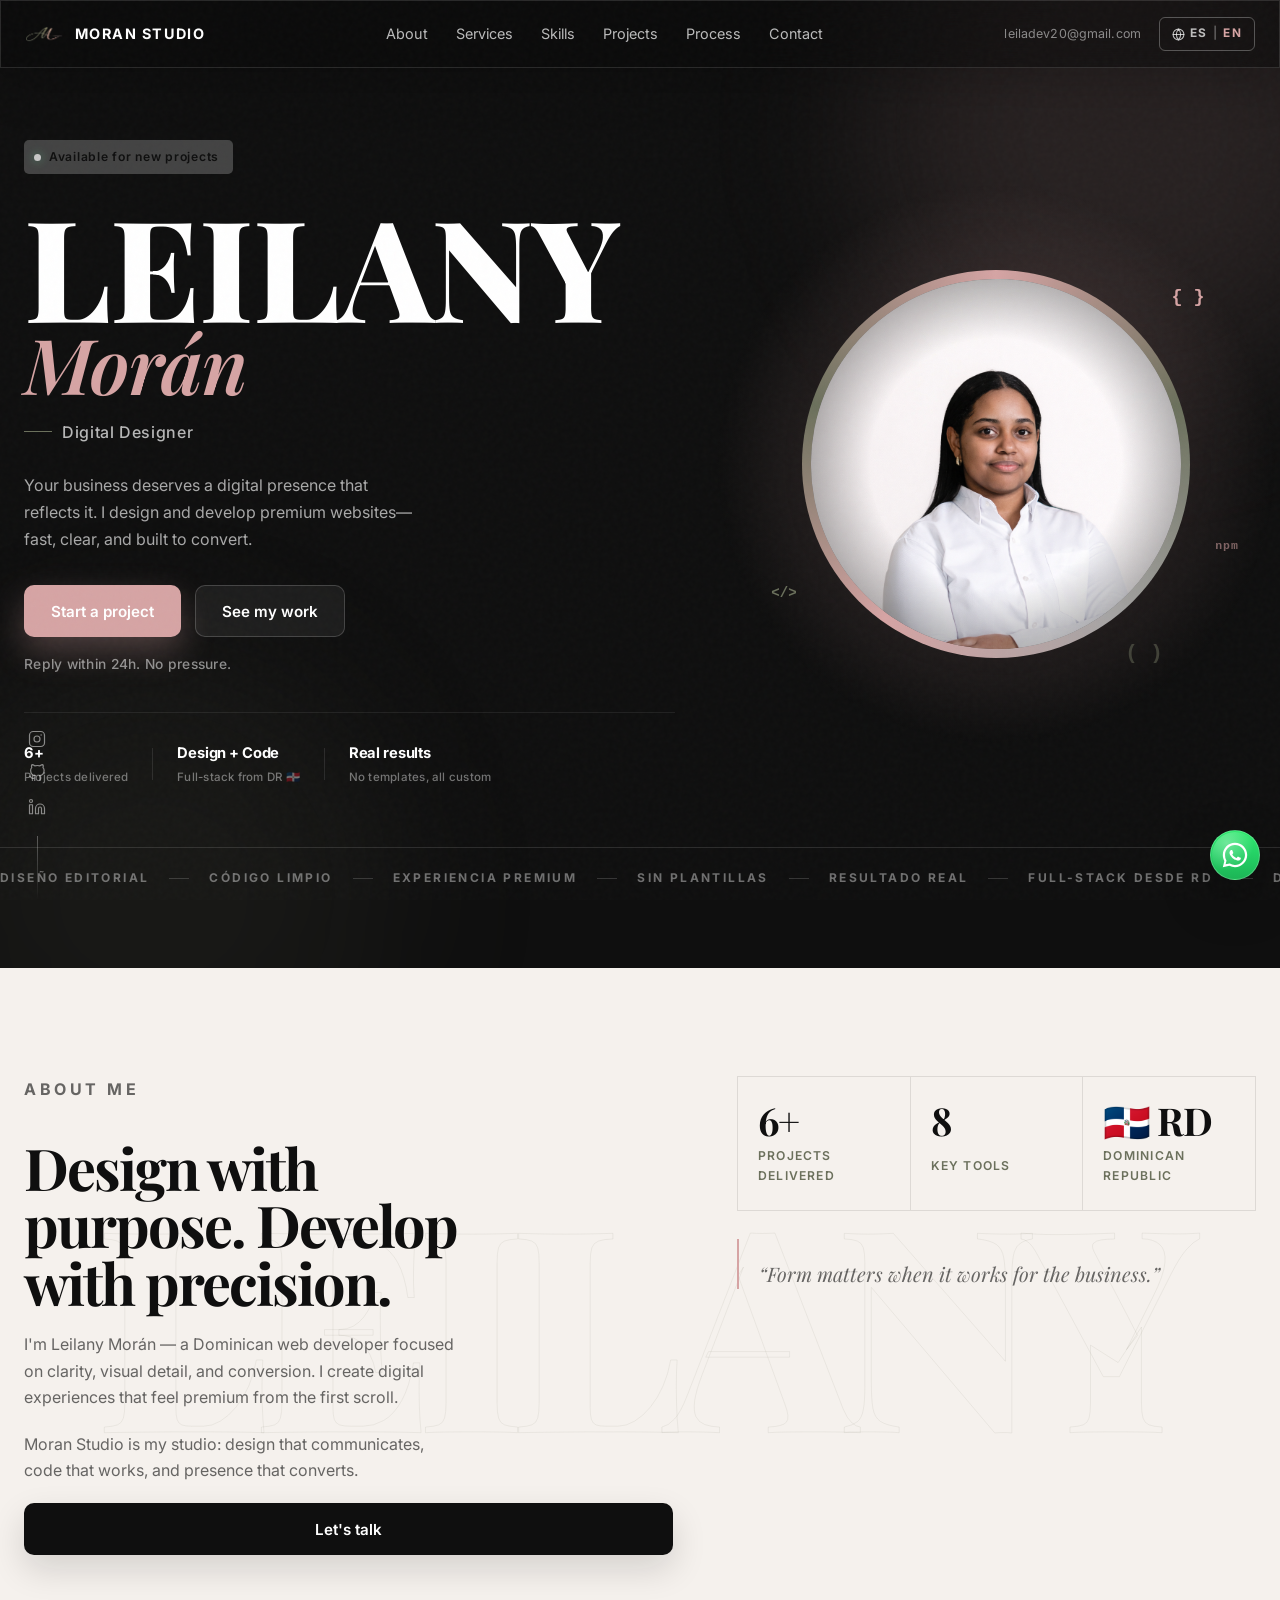
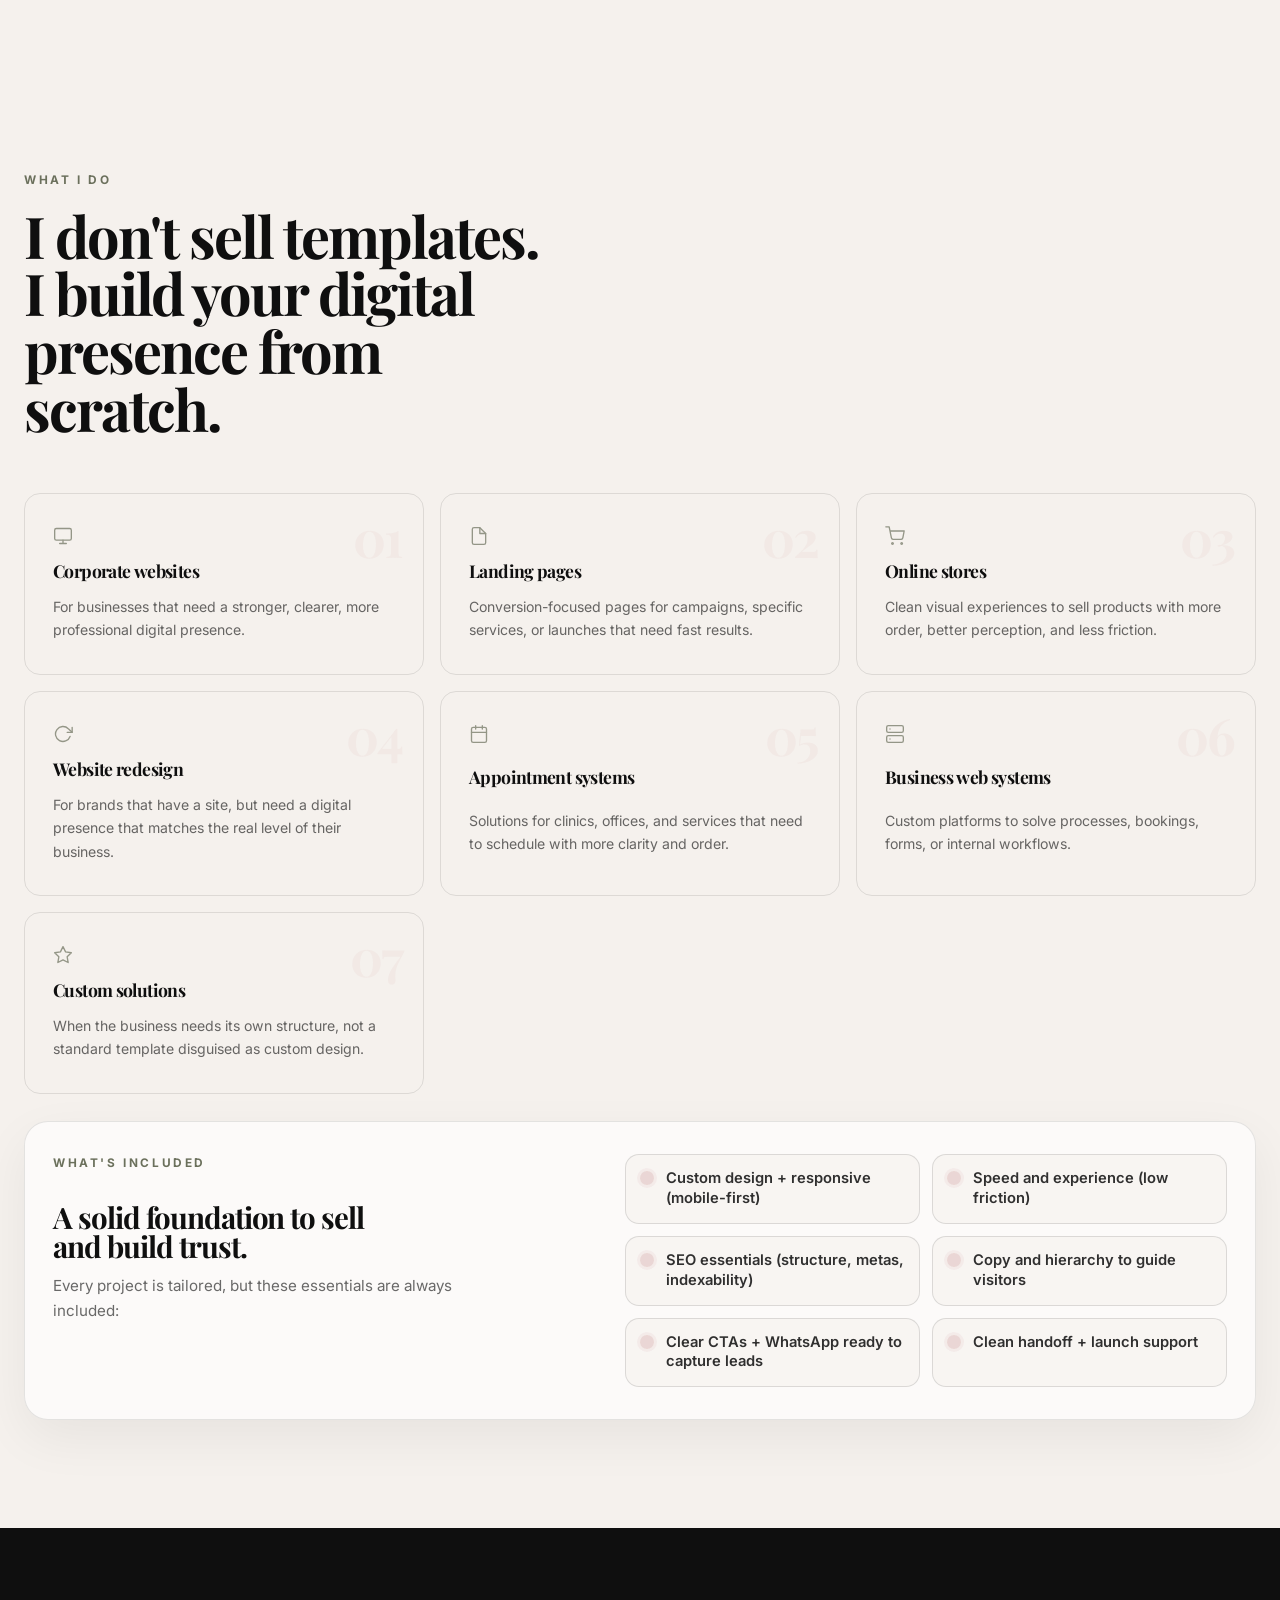
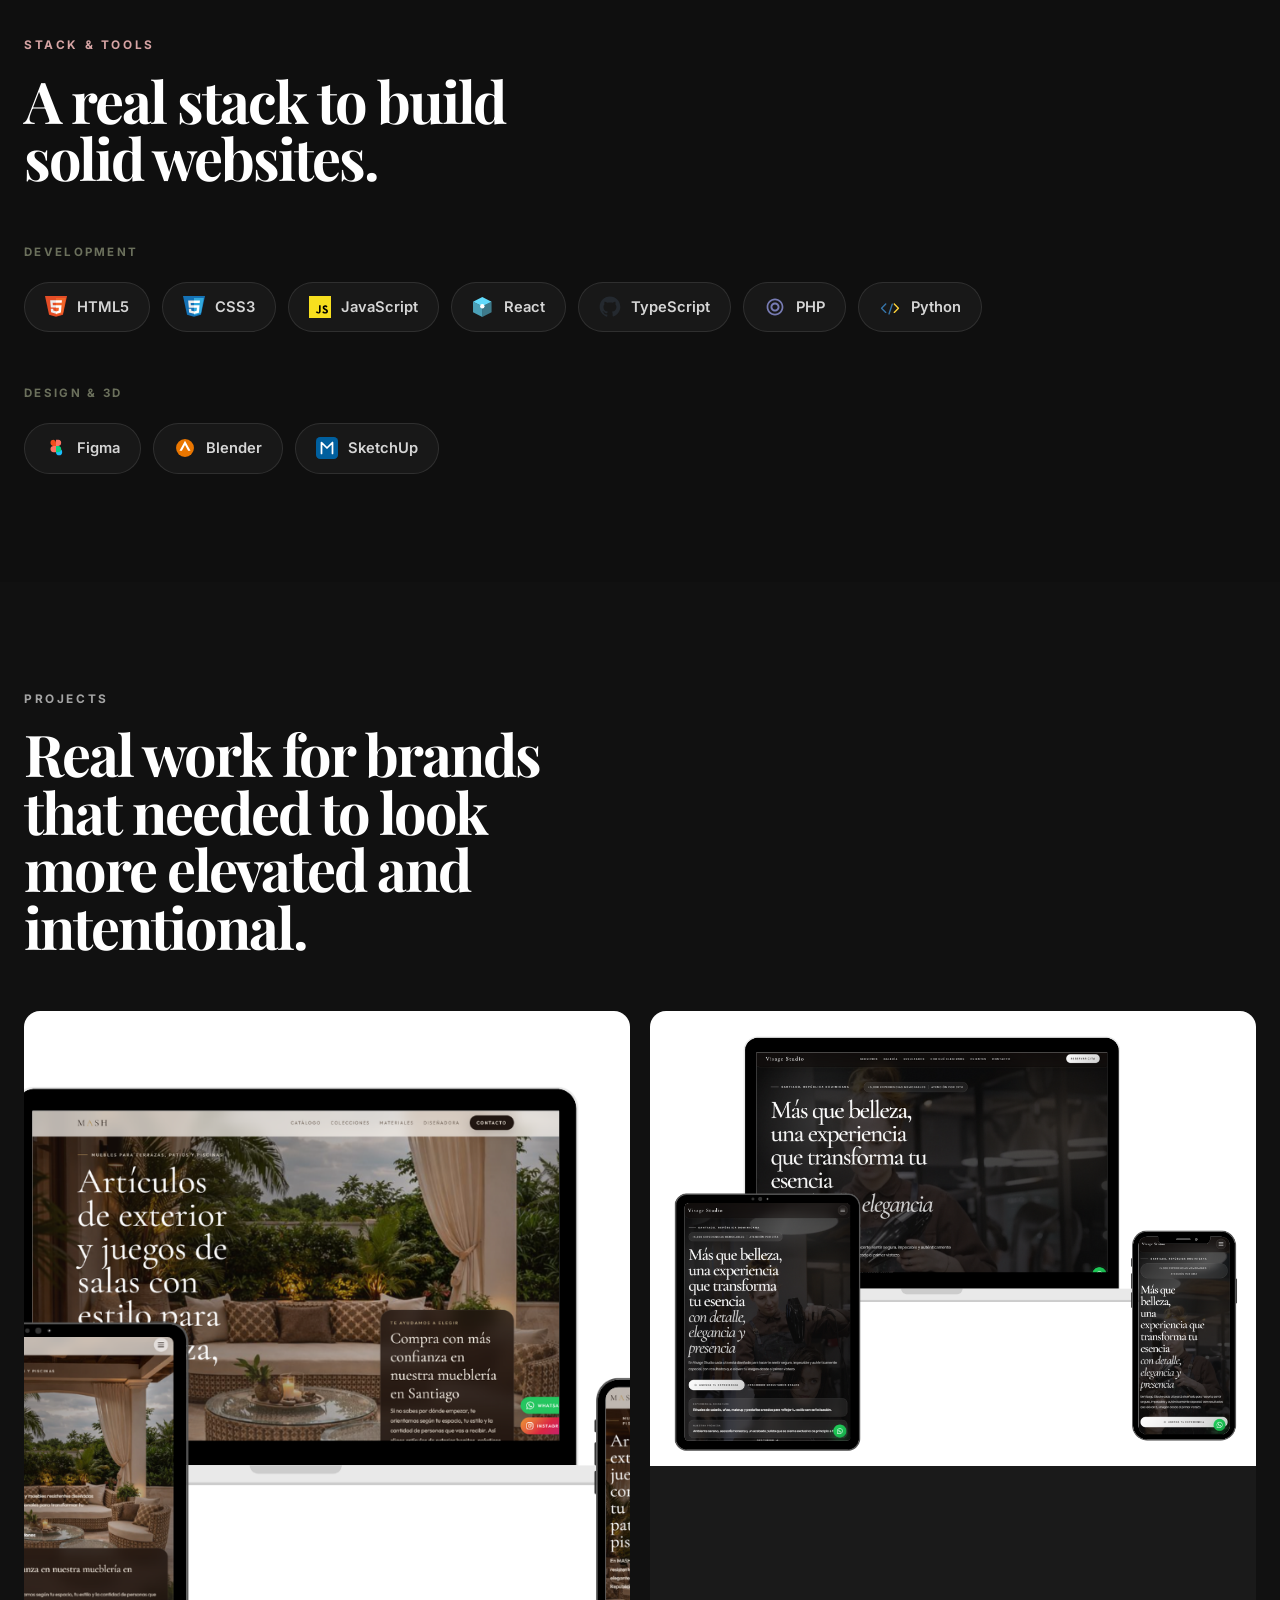
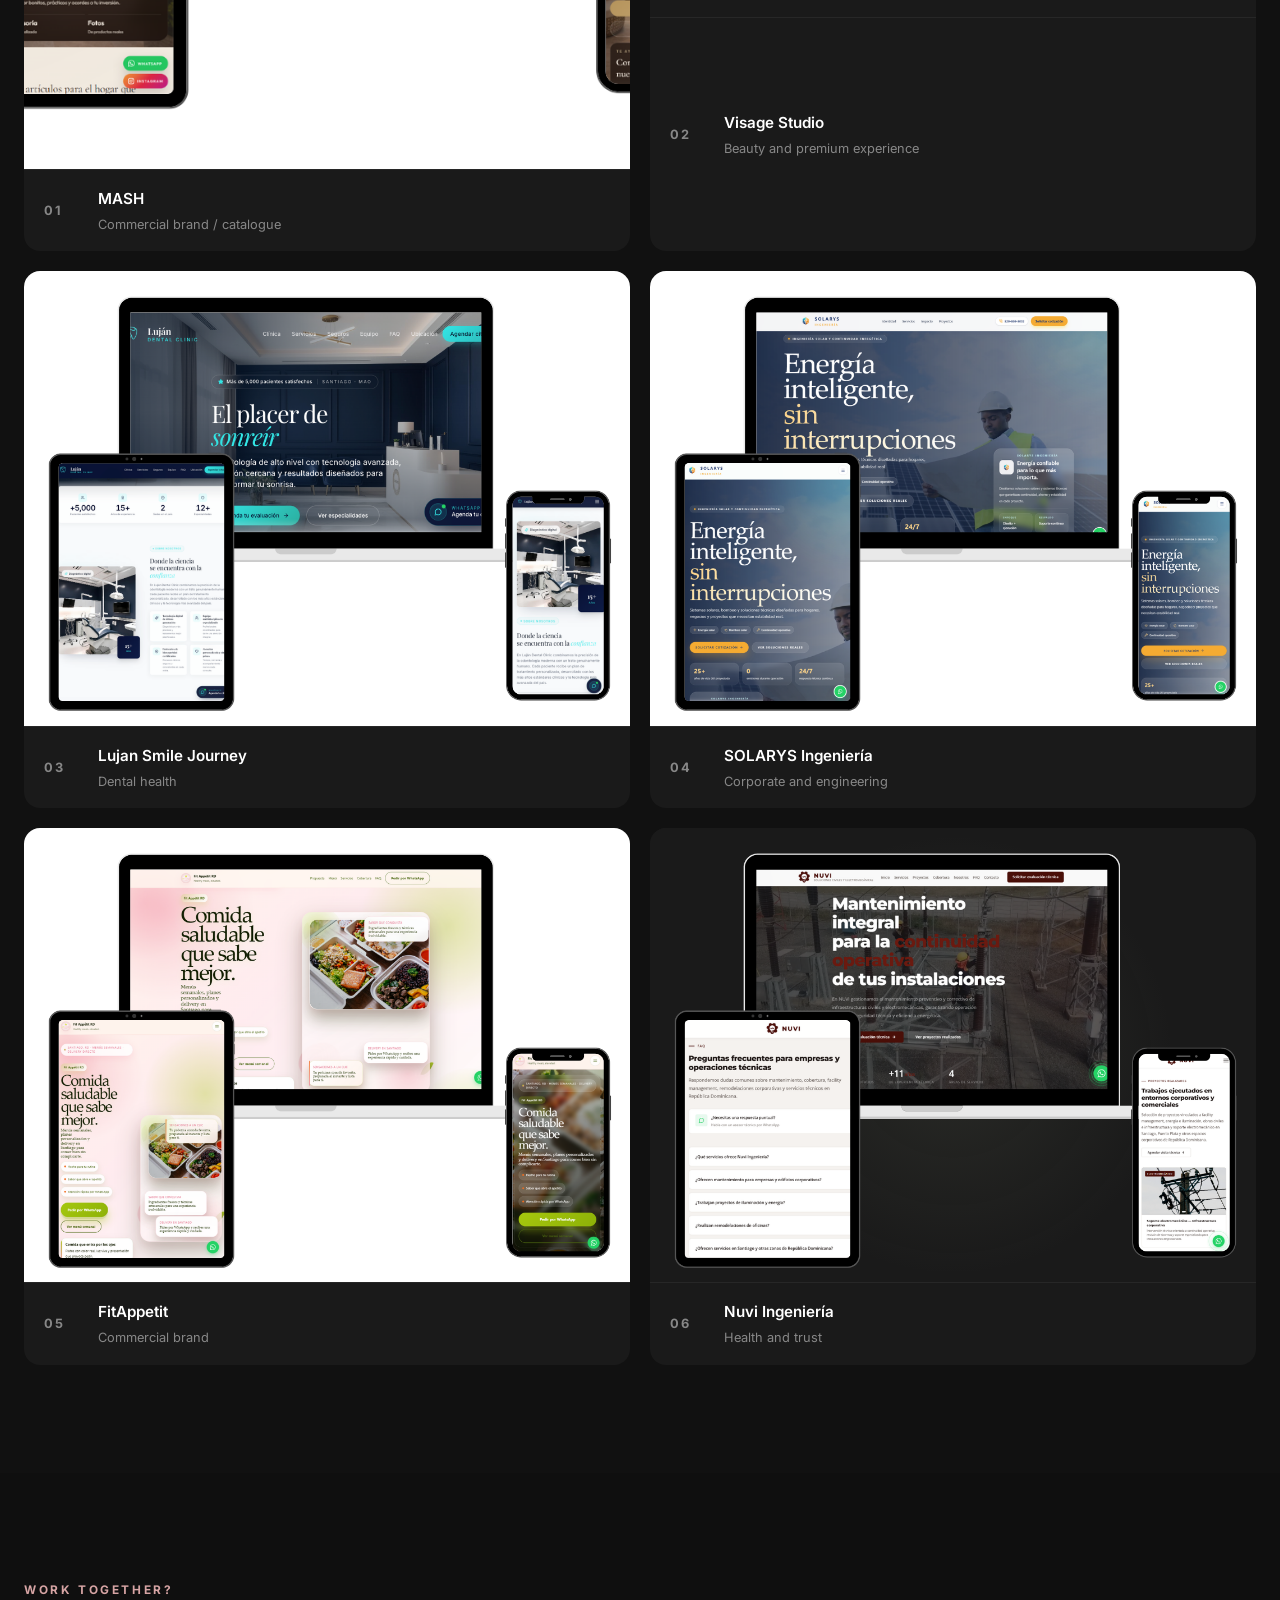
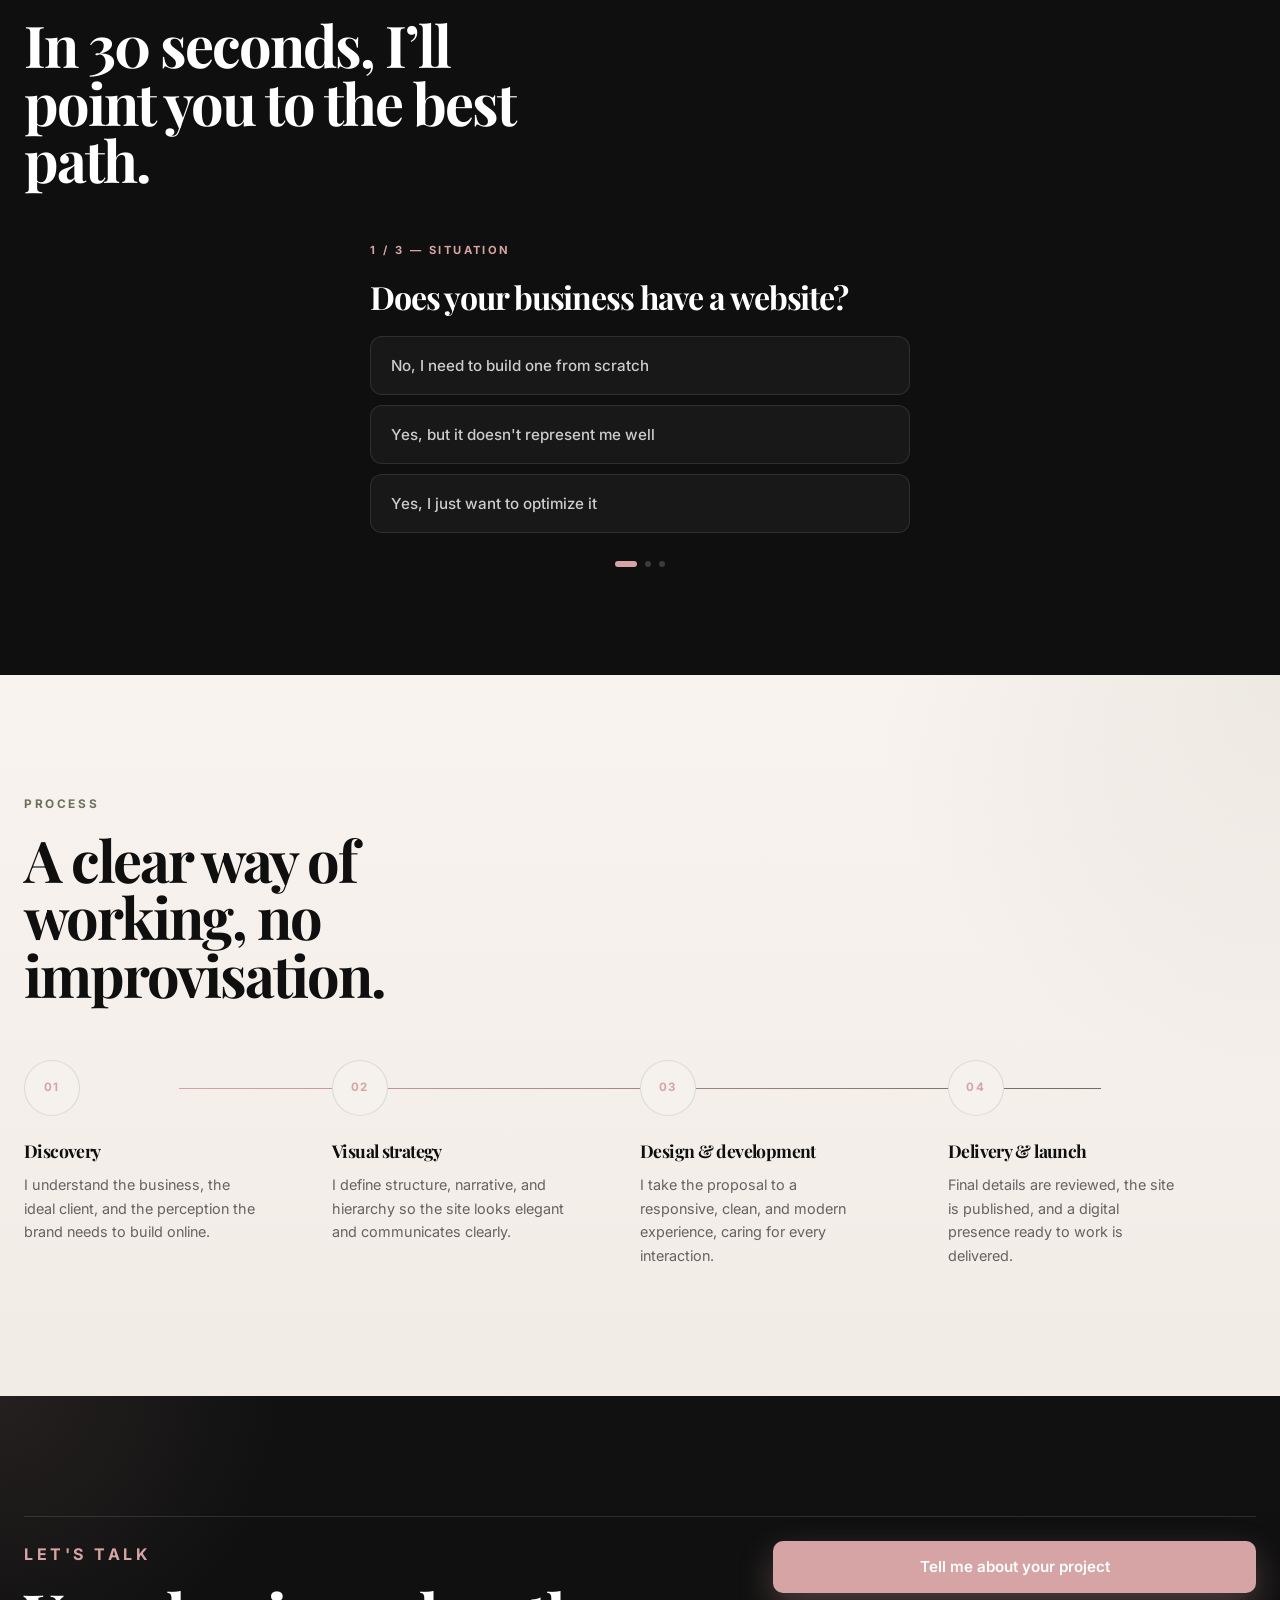
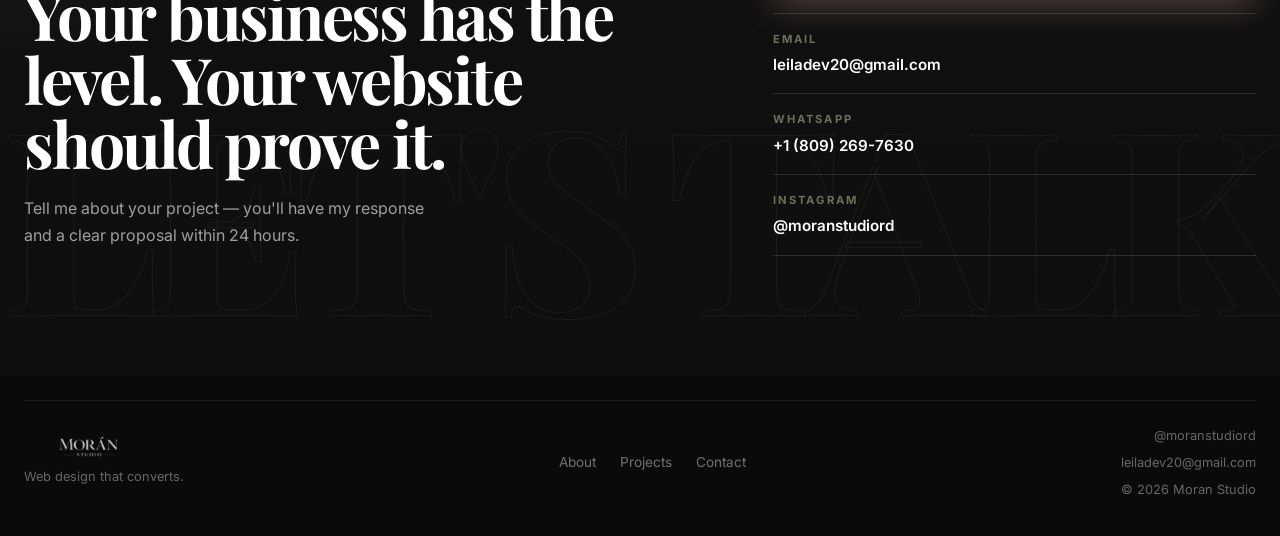
==== index.html @ d7dc2267 "Update Solarys link and add Nuvi preview" ====
<!DOCTYPE html>
<html lang="en">
<head>
  <meta charset="UTF-8">
  <meta name="viewport" content="width=device-width, initial-scale=1.0">
  <title>Moran Studio | Web design that converts</title>
  <meta name="description" content="Moran Studio — premium web design and development for businesses that want to look better, sell better, and build more digital trust.">
  <meta name="theme-color" content="#0F0F0F">
  <meta property="og:title" content="Moran Studio | Web design that converts">
  <meta property="og:description" content="Premium web design and development portfolio. Leilany Morán — Moran Studio.">
  <meta property="og:type" content="website">
  <meta property="og:image" content="./assets/images/hero.png">
  <script>
    (function(){
      var lang = localStorage.getItem("ms-lang") === "es" ? "es" : "en";
      document.documentElement.className += " lang-" + lang;
      document.documentElement.lang = lang;
    })();
  </script>
  <link rel="preconnect" href="https://fonts.googleapis.com">
  <link rel="preconnect" href="https://fonts.gstatic.com" crossorigin>
  <link href="https://fonts.googleapis.com/css2?family=Inter:wght@400;500;600;700;800&family=Playfair+Display:ital,wght@0,600;0,700;0,800;1,600;1,700&display=swap" rel="stylesheet">
  <link rel="icon" type="image/png" href="./assets/images/logo.png">
  <link rel="stylesheet" href="./styles.css">
</head>
<body>
  <div class="noise" aria-hidden="true"></div>

  <!-- Social sidebar — visible solo en desktop -->
  <aside class="social-sidebar" aria-label="Redes sociales">
    <a href="https://instagram.com/moranstudiord" target="_blank" rel="noreferrer" aria-label="Instagram @moranstudiord">
      <svg width="18" height="18" viewBox="0 0 24 24" fill="none" stroke="currentColor" stroke-width="1.6" stroke-linecap="round" stroke-linejoin="round" aria-hidden="true"><rect x="2" y="2" width="20" height="20" rx="5"/><circle cx="12" cy="12" r="4"/><circle cx="17.5" cy="6.5" r="1" fill="currentColor" stroke="none"/></svg>
    </a>
    <a href="https://github.com/leilameca" target="_blank" rel="noreferrer" aria-label="GitHub">
      <svg width="18" height="18" viewBox="0 0 24 24" fill="none" stroke="currentColor" stroke-width="1.6" stroke-linecap="round" stroke-linejoin="round" aria-hidden="true"><path d="M9 19c-5 1.5-5-2.5-7-3m14 6v-3.87a3.37 3.37 0 0 0-.94-2.61c3.14-.35 6.44-1.54 6.44-7A5.44 5.44 0 0 0 20 4.77 5.07 5.07 0 0 0 19.91 1S18.73.65 16 2.48a13.38 13.38 0 0 0-7 0C6.27.65 5.09 1 5.09 1A5.07 5.07 0 0 0 5 4.77a5.44 5.44 0 0 0-1.5 3.78c0 5.42 3.3 6.61 6.44 7A3.37 3.37 0 0 0 9 18.13V22"/></svg>
    </a>
    <a href="https://linkedin.com/in/leilany-moran" target="_blank" rel="noreferrer" aria-label="LinkedIn">
      <svg width="18" height="18" viewBox="0 0 24 24" fill="none" stroke="currentColor" stroke-width="1.6" stroke-linecap="round" stroke-linejoin="round" aria-hidden="true"><path d="M16 8a6 6 0 0 1 6 6v7h-4v-7a2 2 0 0 0-2-2 2 2 0 0 0-2 2v7h-4v-7a6 6 0 0 1 6-6z"/><rect x="2" y="9" width="4" height="12"/><circle cx="4" cy="4" r="2"/></svg>
    </a>
    <div class="social-sidebar-line" aria-hidden="true"></div>
  </aside>

  <!-- NAVBAR -->
  <header class="site-header" data-header>
    <div class="shell nav-shell">
      <a class="brand" href="#inicio" aria-label="Moran Studio — inicio">
        <img class="brand-logo" src="./assets/images/logo.png" alt="Logo Moran Studio">
        <strong class="brand-name">Moran Studio</strong>
      </a>

      <button class="menu-toggle" type="button" aria-label="Abrir menú" aria-expanded="false" aria-controls="site-nav" data-menu-toggle>
        <span></span>
        <span></span>
      </button>

      <nav class="site-nav" id="site-nav" aria-label="Navegación principal" data-nav>
        <a href="#sobre-mi" data-es="Sobre mí" data-en="About">Sobre mí</a>
        <a href="#servicios" data-es="Servicios" data-en="Services">Servicios</a>
        <a href="#tecnologias" data-es="Skills" data-en="Skills">Skills</a>
        <a href="#proyectos" data-es="Proyectos" data-en="Projects">Proyectos</a>
        <a href="#proceso" data-es="Proceso" data-en="Process">Proceso</a>
        <a href="#contacto" data-es="Contacto" data-en="Contact">Contacto</a>
        <button class="lang-toggle lang-toggle--mobile" data-lang-toggle aria-label="Cambiar idioma">
          <svg width="14" height="14" viewBox="0 0 24 24" fill="none" stroke="currentColor" stroke-width="2" stroke-linecap="round" stroke-linejoin="round" aria-hidden="true"><circle cx="12" cy="12" r="10"/><line x1="2" y1="12" x2="22" y2="12"/><path d="M12 2a15.3 15.3 0 0 1 4 10 15.3 15.3 0 0 1-4 10 15.3 15.3 0 0 1-4-10 15.3 15.3 0 0 1 4-10z"/></svg>
          <span data-lang-es>ES</span>
          <span class="lang-sep">|</span>
          <span data-lang-en>EN</span>
        </button>
      </nav>

      <div class="nav-end">
        <a class="nav-email" href="mailto:leiladev20@gmail.com" aria-label="Enviar email">leiladev20@gmail.com</a>
        <button class="lang-toggle" data-lang-toggle aria-label="Cambiar idioma">
          <svg width="13" height="13" viewBox="0 0 24 24" fill="none" stroke="currentColor" stroke-width="2" stroke-linecap="round" stroke-linejoin="round" aria-hidden="true"><circle cx="12" cy="12" r="10"/><line x1="2" y1="12" x2="22" y2="12"/><path d="M12 2a15.3 15.3 0 0 1 4 10 15.3 15.3 0 0 1-4 10 15.3 15.3 0 0 1-4-10 15.3 15.3 0 0 1 4-10z"/></svg>
          <span data-lang-es>ES</span>
          <span class="lang-sep">|</span>
          <span data-lang-en>EN</span>
        </button>
      </div>
    </div>
  </header>

  <main>

    <!-- HERO -->
    <section class="hero" id="inicio">
      <div class="shell hero-shell">

        <div class="hero-copy">
          <div class="hero-badge">
            <span class="hero-badge-dot" aria-hidden="true"></span>
            <span data-es="Disponible para nuevos proyectos" data-en="Available for new projects">Disponible para nuevos proyectos</span>
          </div>
          <h1 class="hero-name">
            <span class="hero-name-first">LEILANY</span>
            <em class="hero-name-last">Morán</em>
          </h1>
          <div class="hero-role-wrap">
            <span class="hero-role" data-roles-es="Desarrolladora web,Diseñadora digital,Directora de Moran Studio" data-roles-en="Web Developer,Digital Designer,Founder of Moran Studio" aria-live="polite">Desarrolladora web</span>
          </div>
          <p class="hero-text" data-es="Tu negocio merece una presencia digital que lo refleje. Diseño y desarrollo webs premium: rápidas, claras y pensadas para convertir." data-en="Your business deserves a digital presence that reflects it. I design and develop premium websites—fast, clear, and built to convert.">
            Tu negocio merece una presencia digital que lo refleje. Diseño y desarrollo webs premium: rápidas, claras y pensadas para convertir.
          </p>
          <div class="hero-actions">
            <a class="button button-rose" href="https://wa.me/18092697630" target="_blank" rel="noreferrer" data-wa-cta="hero" data-es="Iniciar proyecto" data-en="Start a project">Iniciar proyecto</a>
            <a class="button button-ghost" href="#proyectos" data-es="Ver trabajo" data-en="See my work">Ver trabajo</a>
          </div>
          <p class="hero-micro" data-es="Te respondo en menos de 24h. Sin compromiso." data-en="Reply within 24h. No pressure.">Te respondo en menos de 24h. Sin compromiso.</p>
          <div class="hero-strip">
            <div class="hero-strip-item">
              <strong>6+</strong>
              <span data-es="Proyectos entregados" data-en="Projects delivered">Proyectos entregados</span>
            </div>
            <div class="hero-strip-divider" aria-hidden="true"></div>
            <div class="hero-strip-item">
              <strong data-es="Diseño + Código" data-en="Design + Code">Diseño + Código</strong>
              <span data-es="Full-stack desde RD 🇩🇴" data-en="Full-stack from DR 🇩🇴">Full-stack desde RD 🇩🇴</span>
            </div>
            <div class="hero-strip-divider" aria-hidden="true"></div>
            <div class="hero-strip-item">
              <strong data-es="Resultado real" data-en="Real results">Resultado real</strong>
              <span data-es="Sin plantillas, todo a medida" data-en="No templates, all custom">Sin plantillas, todo a medida</span>
            </div>
          </div>
        </div>

        <div class="hero-visual">
          <div class="hero-photo-area" data-parallax>
            <div class="hero-photo-glow" aria-hidden="true"></div>
            <div class="hero-photo-ring" aria-hidden="true"></div>
            <div class="hero-photo-frame">
              <img src="./assets/images/profile-leilany-about.png" alt="Leilany Morán — fundadora de Moran Studio">
            </div>
            <span class="deco deco-1" aria-hidden="true">{ }</span>
            <span class="deco deco-2" aria-hidden="true">&lt;/&gt;</span>
            <span class="deco deco-3" aria-hidden="true">npm</span>
            <span class="deco deco-4" aria-hidden="true">( )</span>
          </div>
        </div>

      </div>

      <div class="hero-marquee" aria-hidden="true">
        <div class="hero-marquee-track">
          <span>Diseño editorial</span>
          <span>Código limpio</span>
          <span>Experiencia premium</span>
          <span>Sin plantillas</span>
          <span>Resultado real</span>
          <span>Full-stack desde RD</span>
          <span>Diseño editorial</span>
          <span>Código limpio</span>
          <span>Experiencia premium</span>
          <span>Sin plantillas</span>
          <span>Resultado real</span>
          <span>Full-stack desde RD</span>
        </div>
      </div>
    </section>

    <!-- SOBRE MÍ -->
    <section class="section about-section" id="sobre-mi">
      <div class="about-deco-text" aria-hidden="true">LEILANY</div>
      <div class="shell">
        <div class="about-layout">

          <div class="about-copy reveal" data-reveal>
            <p class="eyebrow" data-es="Sobre mí" data-en="About me">Sobre mí</p>
            <h2 data-es="Diseño con propósito. Desarrollo con precisión." data-en="Design with purpose. Develop with precision.">Diseño con propósito. Desarrollo con precisión.</h2>
            <p data-es="Soy Leilany Morán — desarrolladora web dominicana con foco en claridad, detalle visual y conversión. Creo experiencias digitales que se sienten premium desde el primer scroll." data-en="I'm Leilany Morán — a Dominican web developer focused on clarity, visual detail, and conversion. I create digital experiences that feel premium from the first scroll.">
              Soy Leilany Morán — desarrolladora web dominicana con foco en claridad, detalle visual y conversión. Creo experiencias digitales que se sienten premium desde el primer scroll.
            </p>
            <p data-es="Moran Studio es mi estudio: diseño que comunica, código que funciona y presencia que convierte." data-en="Moran Studio is my studio: design that communicates, code that works, and presence that converts.">
              Moran Studio es mi estudio: diseño que comunica, código que funciona y presencia que convierte.
            </p>
            <a class="button button-dark" href="#contacto" data-es="Hablemos" data-en="Let's talk">Hablemos</a>
          </div>

          <div class="about-right reveal reveal-delay" data-reveal>
            <div class="about-stats">
              <div class="about-stat">
                <strong data-counter="6" data-suffix="+">6+</strong>
                <span data-es="Proyectos entregados" data-en="Projects delivered">Proyectos entregados</span>
              </div>
              <div class="about-stat">
                <strong data-counter="8" data-suffix="">8</strong>
                <span data-es="Herramientas clave" data-en="Key tools">Herramientas clave</span>
              </div>
              <div class="about-stat about-stat--wide">
                <strong data-es="RD 🇩🇴" data-en="🇩🇴 RD">RD 🇩🇴</strong>
                <span data-es="República Dominicana" data-en="Dominican Republic">República Dominicana</span>
              </div>
            </div>
            <blockquote class="about-quote">
              <span data-es="&ldquo;La forma importa cuando trabaja a favor del negocio.&rdquo;" data-en="&ldquo;Form matters when it works for the business.&rdquo;">&ldquo;La forma importa cuando trabaja a favor del negocio.&rdquo;</span>
            </blockquote>
          </div>

        </div>
      </div>
    </section>

    <!-- SERVICIOS -->
    <section class="section services-section" id="servicios">
      <div class="shell">
        <div class="section-head reveal" data-reveal>
          <p class="eyebrow" data-es="Qué hago" data-en="What I do">Qué hago</p>
          <h2 data-es="No vendo plantillas. Construyo tu presencia digital desde cero." data-en="I don't sell templates. I build your digital presence from scratch.">No vendo plantillas. Construyo tu presencia digital desde cero.</h2>
        </div>

        <div class="services-grid">

          <article class="service-card reveal" data-reveal>
            <div class="service-icon" aria-hidden="true">
              <svg width="22" height="22" viewBox="0 0 24 24" fill="none" stroke="currentColor" stroke-width="1.6" stroke-linecap="round" stroke-linejoin="round"><rect x="2" y="3" width="20" height="14" rx="2"/><path d="M8 21h8M12 17v4"/></svg>
            </div>
            <span class="service-number">01</span>
            <h3 data-es="Páginas corporativas" data-en="Corporate websites">Páginas corporativas</h3>
            <p data-es="Para empresas que necesitan una imagen digital más sólida, clara y profesional." data-en="For businesses that need a stronger, clearer, more professional digital presence.">Para empresas que necesitan una imagen digital más sólida, clara y profesional.</p>
          </article>

          <article class="service-card reveal reveal-delay" data-reveal>
            <div class="service-icon" aria-hidden="true">
              <svg width="22" height="22" viewBox="0 0 24 24" fill="none" stroke="currentColor" stroke-width="1.6" stroke-linecap="round" stroke-linejoin="round"><path d="M13 2H6a2 2 0 0 0-2 2v16a2 2 0 0 0 2 2h12a2 2 0 0 0 2-2V9z"/><polyline points="13 2 13 9 20 9"/></svg>
            </div>
            <span class="service-number">02</span>
            <h3 data-es="Landing pages" data-en="Landing pages">Landing pages</h3>
            <p data-es="Páginas de conversión para campañas, servicios concretos o lanzamientos que necesitan respuesta rápida." data-en="Conversion-focused pages for campaigns, specific services, or launches that need fast results.">Páginas de conversión para campañas, servicios concretos o lanzamientos que necesitan respuesta rápida.</p>
          </article>

          <article class="service-card reveal reveal-delay-2" data-reveal>
            <div class="service-icon" aria-hidden="true">
              <svg width="22" height="22" viewBox="0 0 24 24" fill="none" stroke="currentColor" stroke-width="1.6" stroke-linecap="round" stroke-linejoin="round"><circle cx="9" cy="21" r="1"/><circle cx="20" cy="21" r="1"/><path d="M1 1h4l2.68 13.39a2 2 0 0 0 2 1.61h9.72a2 2 0 0 0 2-1.61L23 6H6"/></svg>
            </div>
            <span class="service-number">03</span>
            <h3 data-es="Tiendas online" data-en="Online stores">Tiendas online</h3>
            <p data-es="Experiencias visuales limpias para vender productos con más orden, mejor percepción y menos fricción." data-en="Clean visual experiences to sell products with more order, better perception, and less friction.">Experiencias visuales limpias para vender productos con más orden, mejor percepción y menos fricción.</p>
          </article>

          <article class="service-card reveal" data-reveal>
            <div class="service-icon" aria-hidden="true">
              <svg width="22" height="22" viewBox="0 0 24 24" fill="none" stroke="currentColor" stroke-width="1.6" stroke-linecap="round" stroke-linejoin="round"><polyline points="23 4 23 10 17 10"/><path d="M20.49 15a9 9 0 1 1-2.12-9.36L23 10"/></svg>
            </div>
            <span class="service-number">04</span>
            <h3 data-es="Rediseño web" data-en="Website redesign">Rediseño web</h3>
            <p data-es="Para marcas que ya tienen sitio, pero necesitan una presencia digital al nivel real de su negocio." data-en="For brands that have a site, but need a digital presence that matches the real level of their business.">Para marcas que ya tienen sitio, pero necesitan una presencia digital al nivel real de su negocio.</p>
          </article>

          <article class="service-card reveal reveal-delay" data-reveal>
            <div class="service-icon" aria-hidden="true">
              <svg width="22" height="22" viewBox="0 0 24 24" fill="none" stroke="currentColor" stroke-width="1.6" stroke-linecap="round" stroke-linejoin="round"><rect x="3" y="4" width="18" height="18" rx="2"/><line x1="16" y1="2" x2="16" y2="6"/><line x1="8" y1="2" x2="8" y2="6"/><line x1="3" y1="10" x2="21" y2="10"/></svg>
            </div>
            <span class="service-number">05</span>
            <h3 data-es="Sistemas de citas" data-en="Appointment systems">Sistemas de citas</h3>
            <p data-es="Soluciones para clínicas, consultorios y servicios que necesitan agendar con más claridad y orden." data-en="Solutions for clinics, offices, and services that need to schedule with more clarity and order.">Soluciones para clínicas, consultorios y servicios que necesitan agendar con más claridad y orden.</p>
          </article>

          <article class="service-card reveal reveal-delay-2" data-reveal>
            <div class="service-icon" aria-hidden="true">
              <svg width="22" height="22" viewBox="0 0 24 24" fill="none" stroke="currentColor" stroke-width="1.6" stroke-linecap="round" stroke-linejoin="round"><rect x="2" y="2" width="20" height="8" rx="2"/><rect x="2" y="14" width="20" height="8" rx="2"/><line x1="6" y1="6" x2="6.01" y2="6"/><line x1="6" y1="18" x2="6.01" y2="18"/></svg>
            </div>
            <span class="service-number">06</span>
            <h3 data-es="Sistemas web para negocios" data-en="Business web systems">Sistemas web para negocios</h3>
            <p data-es="Plataformas personalizadas para resolver procesos, reservas, formularios o flujos internos." data-en="Custom platforms to solve processes, bookings, forms, or internal workflows.">Plataformas personalizadas para resolver procesos, reservas, formularios o flujos internos.</p>
          </article>

          <article class="service-card reveal" data-reveal>
            <div class="service-icon" aria-hidden="true">
              <svg width="22" height="22" viewBox="0 0 24 24" fill="none" stroke="currentColor" stroke-width="1.6" stroke-linecap="round" stroke-linejoin="round"><polygon points="12 2 15.09 8.26 22 9.27 17 14.14 18.18 21.02 12 17.77 5.82 21.02 7 14.14 2 9.27 8.91 8.26 12 2"/></svg>
            </div>
            <span class="service-number">07</span>
            <h3 data-es="Soluciones personalizadas" data-en="Custom solutions">Soluciones personalizadas</h3>
            <p data-es="Cuando el negocio necesita una estructura propia y no un formato estándar disfrazado de diseño a medida." data-en="When the business needs its own structure, not a standard template disguised as custom design.">Cuando el negocio necesita una estructura propia y no un formato estándar disfrazado de diseño a medida.</p>
          </article>

        </div>

        <div class="services-includes reveal" data-reveal>
          <div class="services-includes-copy">
            <p class="eyebrow" data-es="Lo que incluye" data-en="What's included">Lo que incluye</p>
            <h3 data-es="Una base sólida para vender y generar confianza." data-en="A solid foundation to sell and build trust.">Una base sólida para vender y generar confianza.</h3>
            <p data-es="Cada proyecto se adapta a tu negocio, pero estas bases siempre están incluidas:" data-en="Every project is tailored, but these essentials are always included:">Cada proyecto se adapta a tu negocio, pero estas bases siempre están incluidas:</p>
          </div>
          <ul class="includes-list">
            <li data-es="Diseño a medida + responsive (móvil primero)" data-en="Custom design + responsive (mobile-first)">Diseño a medida + responsive (móvil primero)</li>
            <li data-es="Velocidad y experiencia (sin fricción)" data-en="Speed and experience (low friction)">Velocidad y experiencia (sin fricción)</li>
            <li data-es="SEO base (estructura, metas, indexación)" data-en="SEO essentials (structure, metas, indexability)">SEO base (estructura, metas, indexación)</li>
            <li data-es="Copy y jerarquía para guiar a tu cliente" data-en="Copy and hierarchy to guide visitors">Copy y jerarquía para guiar a tu cliente</li>
            <li data-es="CTAs claros + WhatsApp listo para captar clientes potenciales" data-en="Clear CTAs + WhatsApp ready to capture leads">CTAs claros + WhatsApp listo para captar clientes potenciales</li>
            <li data-es="Entrega ordenada + soporte de lanzamiento" data-en="Clean handoff + launch support">Entrega ordenada + soporte de lanzamiento</li>
          </ul>
        </div>
      </div>
    </section>

    <!-- TECNOLOGÍAS -->
    <section class="section tech-section" id="tecnologias">
      <div class="shell">
        <div class="section-head section-head--light reveal" data-reveal>
          <p class="eyebrow" data-es="Stack & herramientas" data-en="Stack & tools">Stack & herramientas</p>
          <h2 data-es="Stack real para construir sitios sólidos." data-en="A real stack to build solid websites.">Stack real para construir sitios sólidos.</h2>
        </div>

        <div class="tech-groups">

          <div class="tech-group reveal" data-reveal>
            <p class="tech-group-label" data-es="Desarrollo" data-en="Development">Desarrollo</p>
            <div class="tech-pills">
              <div class="tech-pill">
                <svg class="tech-icon" viewBox="0 0 32 32" aria-hidden="true"><path d="M5.902 27.201L0 0h32l-5.898 27.197L15.985 30z" fill="#E44D26"/><path d="M16 27.858l10.17-2.821L30.16 3H16z" fill="#F16529"/><path d="M16 13.407h-4.573l-.316-3.544H16V6.355H7.544l.083.94.853 9.577H16zm0 8.75l-.014.004-3.832-1.035-.245-2.75H8.39l.482 5.396 7.124 1.979.004-.001z" fill="#EBEBEB"/><path d="M15.989 13.407v3.525h4.247l-.4 4.471-3.847 1.038v3.663l7.129-1.977.052-.581.818-9.17.085-.969zm0-7.052v3.508h8.323l.069-.772.158-1.767.083-.969z" fill="#fff"/></svg>
                <span>HTML5</span>
              </div>
              <div class="tech-pill">
                <svg class="tech-icon" viewBox="0 0 32 32" aria-hidden="true"><path d="M5.902 27.201L0 0h32l-5.898 27.197L15.985 30z" fill="#1572B6"/><path d="M16 27.858l10.17-2.821L30.16 3H16z" fill="#33A9DC"/><path d="M16 13.574h-4.573l-.316-3.544H16V6.522H7.543l.083.941.853 9.576H16zm0 8.749l-.015.004-3.831-1.034-.246-2.75H8.39l.482 5.396 7.123 1.978.005-.002z" fill="#EBEBEB"/><path d="M15.989 13.574v3.525h4.247l-.4 4.471-3.847 1.038v3.664l7.129-1.978.052-.58.818-9.17.085-.97zm0-7.052v3.508h8.324l.069-.772.157-1.767.084-.969z" fill="#fff"/></svg>
                <span>CSS3</span>
              </div>
              <div class="tech-pill">
                <svg class="tech-icon" viewBox="0 0 32 32" aria-hidden="true"><path d="M0 0h32v32H0z" fill="#F7DF1E"/><path d="M9.873 23.453l1.919-1.16c.37.655.707 1.21 1.518 1.21.776 0 1.267-.303 1.267-1.48V13.57h2.36v8.49c0 2.437-1.428 3.545-3.514 3.545-1.885 0-2.978-.977-3.55-2.152M19.315 23.218l1.919-1.126c.505.824 1.16 1.43 2.319 1.43 1.008 0 1.648-.504 1.648-1.194 0-.83-.657-1.126-1.766-1.614l-.606-.26c-1.75-.745-2.912-1.68-2.912-3.658 0-1.818 1.378-3.208 3.532-3.208 1.532 0 2.637.536 3.43 1.936l-1.835 1.176c-.42-.743-.87-1.03-1.57-1.03-.713 0-1.167.454-1.167 1.03 0 .72.454 1.013 1.513 1.46l.603.259c2.065.885 3.23 1.787 3.23 3.815 0 2.185-1.717 3.38-4.02 3.38-2.25 0-3.7-1.07-4.418-2.396"/></svg>
                <span>JavaScript</span>
              </div>
              <div class="tech-pill">
                <svg class="tech-icon" viewBox="0 0 32 32" aria-hidden="true"><path d="M14.985 1.587L1.487 8.2l13.498 6.618L28.48 8.2z" fill="#61DAFB"/><path d="M1.487 8.2v15.6l13.498 6.613V14.818z" fill="#61DAFB" opacity=".7"/><path d="M28.48 8.2v15.6l-13.498 6.613V14.818z" fill="#61DAFB" opacity=".5"/><circle cx="14.985" cy="14.818" r="3.2" fill="#fff"/></svg>
                <span>React</span>
              </div>
              <div class="tech-pill">
                <svg class="tech-icon" viewBox="0 0 32 32" aria-hidden="true"><path d="M15.9.7C7.6.7.9 7.4.9 15.7c0 6.6 4.3 12.3 10.2 14.3.7.1 1-.3 1-.7v-2.5c-4 .9-4.9-1.9-4.9-1.9-.6-1.6-1.6-2-1.6-2-1.3-.9.1-.9.1-.9 1.4.1 2.2 1.5 2.2 1.5 1.3 2.2 3.4 1.6 4.2 1.2.1-.9.5-1.6.9-1.9-3.2-.4-6.5-1.6-6.5-7 0-1.6.6-2.8 1.5-3.8-.1-.4-.6-1.8.1-3.7 0 0 1.2-.4 4.1 1.5 1.2-.3 2.5-.5 3.7-.5 1.3 0 2.5.2 3.7.5 2.9-1.9 4.1-1.5 4.1-1.5.8 1.9.3 3.3.1 3.7.9 1 1.5 2.3 1.5 3.8 0 5.4-3.3 6.6-6.5 7 .5.4 1 1.3 1 2.6v3.8c0 .4.3.8 1 .7 6-2 10.2-7.7 10.2-14.3C31 7.4 24.3.7 15.9.7z" fill="#24292F"/></svg>
                <span>TypeScript</span>
              </div>
              <div class="tech-pill">
                <svg class="tech-icon" viewBox="0 0 32 32" aria-hidden="true"><path d="M16 3.8C9.3 3.8 3.8 9.3 3.8 16S9.3 28.2 16 28.2 28.2 22.7 28.2 16 22.7 3.8 16 3.8zm0 21.9c-5.4 0-9.7-4.4-9.7-9.7S10.6 6.3 16 6.3s9.7 4.4 9.7 9.7-4.3 9.7-9.7 9.7z" fill="#777BB3"/><path d="M16 9.4c-3.6 0-6.6 3-6.6 6.6s3 6.6 6.6 6.6 6.6-3 6.6-6.6-3-6.6-6.6-6.6zm0 10.4c-2.1 0-3.8-1.7-3.8-3.8S13.9 12.2 16 12.2s3.8 1.7 3.8 3.8-1.7 3.8-3.8 3.8z" fill="#777BB3"/></svg>
                <span>PHP</span>
              </div>
              <div class="tech-pill">
                <svg class="tech-icon" viewBox="0 0 32 32" aria-hidden="true"><path d="M9.8 24.9c-.3 0-.5-.1-.7-.3L3 18.5c-.4-.4-.4-1 0-1.4l6.1-6.1c.4-.4 1-.4 1.4 0 .4.4.4 1 0 1.4L5.1 17.8l5.4 5.4c.4.4.4 1 0 1.4-.2.2-.4.3-.7.3z" fill="#3776AB"/><path d="M22.2 24.9c-.3 0-.5-.1-.7-.3-.4-.4-.4-1 0-1.4l5.4-5.4-5.4-5.4c-.4-.4-.4-1 0-1.4.4-.4 1-.4 1.4 0l6.1 6.1c.4.4.4 1 0 1.4l-6.1 6.1c-.2.2-.4.3-.7.3z" fill="#FFD43B"/><path d="M14.6 27.1c-.1 0-.3 0-.4-.1-.5-.2-.8-.8-.6-1.3l4.8-14.3c.2-.5.8-.8 1.3-.6.5.2.8.8.6 1.3l-4.8 14.3c-.2.4-.6.7-.9.7z" fill="#3776AB"/></svg>
                <span>Python</span>
              </div>
            </div>
          </div>

          <div class="tech-group reveal reveal-delay" data-reveal>
            <p class="tech-group-label" data-es="Diseño & 3D" data-en="Design & 3D">Diseño & 3D</p>
            <div class="tech-pills">
              <div class="tech-pill">
                <svg class="tech-icon" viewBox="0 0 32 32" aria-hidden="true"><path d="M12.5 4A4.5 4.5 0 0 0 8 8.5v.025A4.5 4.5 0 0 0 12.5 13H16V8.5A4.5 4.5 0 0 0 12.5 4z" fill="#F24E1E"/><path d="M16 13h-3.5a4.5 4.5 0 1 0 0 9H16v-9z" fill="#FF7262"/><path d="M16 4h3.5A4.5 4.5 0 0 1 23.5 8.5 4.5 4.5 0 0 1 19.5 13H16V4z" fill="#FF7262"/><path d="M16 22a4.5 4.5 0 1 0 9 0 4.5 4.5 0 0 0-9 0z" fill="#1ABCFE"/><path d="M16 13h3.5A4.5 4.5 0 0 1 23.5 17.5 4.5 4.5 0 0 1 19.5 22H16v-9z" fill="#0ACF83"/></svg>
                <span>Figma</span>
              </div>
              <div class="tech-pill">
                <svg class="tech-icon" viewBox="0 0 32 32" aria-hidden="true"><circle cx="16" cy="16" r="13" fill="#EA7600"/><path d="M16 5.5L8 20h3.5l4.5-8.5 4.5 8.5H24z" fill="#fff"/></svg>
                <span>Blender</span>
              </div>
              <div class="tech-pill">
                <svg class="tech-icon" viewBox="0 0 32 32" aria-hidden="true"><rect width="32" height="32" rx="6" fill="#005F9E"/><path d="M8 24V8l8 8 8-8v16" stroke="#fff" stroke-width="2.5" fill="none" stroke-linecap="round" stroke-linejoin="round"/></svg>
                <span>SketchUp</span>
              </div>
            </div>
          </div>

        </div>
      </div>
    </section>

    <!-- PROYECTOS -->
    <section class="section projects-section" id="proyectos">
      <div class="shell">
        <div class="section-head section-head--light reveal" data-reveal>
          <p class="eyebrow" data-es="Proyectos" data-en="Projects">Proyectos</p>
          <h2 data-es="Trabajo real para marcas que necesitaban verse con más nivel y más intención." data-en="Real work for brands that needed to look more elevated and intentional.">Trabajo real para marcas que necesitaban verse con más nivel y más intención.</h2>
        </div>

        <div class="projects-grid">

          <article class="project-card project-card--featured reveal" data-reveal>
            <div class="project-card-media">
              <img src="./assets/images/project-mash-home.png" alt="Proyecto MASH — marca de mobiliario exterior" loading="lazy">
              <div class="project-card-overlay">
                <div class="project-card-overlay-content">
                  <span class="project-card-tag" data-es="Marca comercial" data-en="Commercial brand">Marca comercial</span>
                  <h3>MASH</h3>
                  <a class="button button-light" href="https://mashoficial.com" target="_blank" rel="noreferrer" data-es="Ver demo" data-en="View demo">Ver demo</a>
                </div>
              </div>
            </div>
            <div class="project-card-foot">
              <span class="project-index">01</span>
              <div>
                <strong>MASH</strong>
                <span data-es="Marca comercial / catálogo" data-en="Commercial brand / catalogue">Marca comercial / catálogo</span>
              </div>
            </div>
          </article>

          <article class="project-card reveal reveal-delay" data-reveal>
            <div class="project-card-media">
              <img src="./assets/images/project-visage-preview.png" alt="Proyecto Visage Studio — belleza y estética premium" loading="lazy">
              <div class="project-card-overlay">
                <div class="project-card-overlay-content">
                  <span class="project-card-tag" data-es="Belleza premium" data-en="Premium beauty">Belleza premium</span>
                  <h3>Visage Studio</h3>
                  <a class="button button-light" href="https://leilameca.github.io/propuesta-visage-studio-web/" target="_blank" rel="noreferrer" data-es="Ver demo" data-en="View demo">Ver demo</a>
                </div>
              </div>
            </div>
            <div class="project-card-foot">
              <span class="project-index">02</span>
              <div>
                <strong>Visage Studio</strong>
                <span data-es="Belleza y experiencia premium" data-en="Beauty and premium experience">Belleza y experiencia premium</span>
              </div>
            </div>
          </article>

          <article class="project-card reveal reveal-delay-2" data-reveal>
            <div class="project-card-media project-card-media--art">
            <img src="./assets/images/project-lujan-preview.png" alt="Proyecto Lujan Smile Journey — salud dental" loading="lazy">
              <div class="project-card-overlay">
                <div class="project-card-overlay-content">
                  <span class="project-card-tag" data-es="Salud dental" data-en="Dental health">Salud dental</span>
                  <h3>Lujan Smile Journey</h3>
                  <a class="button button-light" href="https://leilameca.github.io/lujan-smile-journey/" target="_blank" rel="noreferrer" data-es="Ver demo" data-en="View demo">Ver demo</a>
                </div>
              </div>
            </div>
            <div class="project-card-foot">
              <span class="project-index">03</span>
              <div>
                <strong>Lujan Smile Journey</strong>
                <span data-es="Salud dental" data-en="Dental health">Salud dental</span>
              </div>
            </div>
          </article>

          <article class="project-card reveal" data-reveal>
            <div class="project-card-media">
              <img src="./assets/images/project-solarys-preview.png" alt="Proyecto SOLARYS Ingeniería — corporativo" loading="lazy">
              <div class="project-card-overlay">
                <div class="project-card-overlay-content">
                  <span class="project-card-tag" data-es="Ingeniería / corporativo" data-en="Engineering / corporate">Ingeniería / corporativo</span>
                  <h3>SOLARYS</h3>
                  <a class="button button-light" href="https://solarysrd.com" target="_blank" rel="noreferrer" data-es="Ver demo" data-en="View demo">Ver demo</a>
                </div>
              </div>
            </div>
            <div class="project-card-foot">
              <span class="project-index">04</span>
              <div>
                <strong>SOLARYS Ingeniería</strong>
                <span data-es="Corporativo e ingeniería" data-en="Corporate and engineering">Corporativo e ingeniería</span>
              </div>
            </div>
          </article>

          <article class="project-card reveal reveal-delay" data-reveal>
            <div class="project-card-media">
              <img src="./assets/images/project-fitappetit-preview.png" alt="Proyecto FitAppetit — alimentos y conversión" loading="lazy">
              <div class="project-card-overlay">
                <div class="project-card-overlay-content">
                  <span class="project-card-tag" data-es="Alimentos / conversión" data-en="Food / conversion">Alimentos / conversión</span>
                  <h3>FitAppetit</h3>
                  <a class="button button-light" href="https://leilameca.github.io/fitappetitrd/" target="_blank" rel="noreferrer" data-es="Ver demo" data-en="View demo">Ver demo</a>
                </div>
              </div>
            </div>
            <div class="project-card-foot">
              <span class="project-index">05</span>
              <div>
                <strong>FitAppetit</strong>
                <span data-es="Marca comercial" data-en="Commercial brand">Marca comercial</span>
              </div>
            </div>
          </article>

          <article class="project-card reveal reveal-delay-2" data-reveal>
            <div class="project-card-media project-card-media--art project-card-media--art-olive">
             <img src="./assets/images/project-nuvi-preview.png" alt="Proyecto Nuvi — diseño" loading="lazy">
              <div class="project-card-overlay">
                <div class="project-card-overlay-content">
                  <span class="project-card-tag" data-es="Ingeniería" data-en="Dentistry">Odontología</span>
                  <h3>Nuvi</h3>
                  <a class="button button-light" href="https://nuvingenieria.com/" target="_blank" rel="noreferrer" data-es="Ver demo" data-en="View demo">Ver demo</a>
                </div>
              </div>
            </div>
            <div class="project-card-foot">
              <span class="project-index">06</span>
              <div>
                <strong>Nuvi Ingeniería</strong>
                <span data-es="Servicios de electricidad" data-en="Health and trust">Salud y confianza</span>
              </div>
            </div>
          </article>

        </div>
      </div>
    </section>

    <!-- QUIZ INTERACTIVO -->
    <section class="section quiz-section" id="quiz">
      <div class="shell">
        <div class="quiz-intro reveal" data-reveal>
          <p class="eyebrow" data-es="¿Trabajamos juntos?" data-en="Work together?">¿Trabajamos juntos?</p>
          <h2 data-es="En 30 segundos te digo la mejor ruta." data-en="In 30 seconds, I’ll point you to the best path.">En 30 segundos te digo la mejor ruta.</h2>
        </div>

        <div class="quiz-wrap reveal reveal-delay" data-reveal>
          <div class="quiz-card" id="quiz-card">

            <div class="quiz-step is-active" data-step="0">
              <p class="quiz-step-label" data-es="1 / 3 — Situación" data-en="1 / 3 — Situation">1 / 3 — Situación</p>
              <h3 data-es="¿Tu negocio tiene web actualmente?" data-en="Does your business have a website?">¿Tu negocio tiene web actualmente?</h3>
              <div class="quiz-options">
                <button class="quiz-opt" data-next="1" data-es="No, necesito crear una desde cero" data-en="No, I need to build one from scratch">No, necesito crear una desde cero</button>
                <button class="quiz-opt" data-next="1" data-es="Sí, pero no me representa bien" data-en="Yes, but it doesn't represent me well">Sí, pero no me representa bien</button>
                <button class="quiz-opt" data-next="1" data-es="Sí, solo quiero optimizarla" data-en="Yes, I just want to optimize it">Sí, solo quiero optimizarla</button>
              </div>
            </div>

            <div class="quiz-step" data-step="1">
              <p class="quiz-step-label" data-es="2 / 3 — Objetivo" data-en="2 / 3 — Goal">2 / 3 — Objetivo</p>
              <h3 data-es="¿Qué quieres lograr con tu web?" data-en="What do you want to achieve with your website?">¿Qué quieres lograr con tu web?</h3>
              <div class="quiz-options">
                <button class="quiz-opt" data-next="2" data-es="Vender más productos o servicios" data-en="Sell more products or services">Vender más productos o servicios</button>
                <button class="quiz-opt" data-next="2" data-es="Generar confianza y presencia de marca" data-en="Build trust and brand presence">Generar confianza y presencia de marca</button>
                <button class="quiz-opt" data-next="2" data-es="Captar clientes sin pagar publicidad" data-en="Get clients without paid ads">Captar clientes sin pagar publicidad</button>
              </div>
            </div>

            <div class="quiz-step" data-step="2">
              <p class="quiz-step-label" data-es="3 / 3 — Tiempo" data-en="3 / 3 — Timeline">3 / 3 — Tiempo</p>
              <h3 data-es="¿Cuándo quieres tener tu web lista?" data-en="When do you want your website ready?">¿Cuándo quieres tener tu web lista?</h3>
              <div class="quiz-options">
                <button class="quiz-opt quiz-opt--final" data-es="Lo antes posible, es urgente" data-en="As soon as possible, it's urgent">Lo antes posible, es urgente</button>
                <button class="quiz-opt quiz-opt--final" data-es="En el próximo mes" data-en="Within the next month">En el próximo mes</button>
                <button class="quiz-opt quiz-opt--final" data-es="Sin prisa, lo quiero bien hecho" data-en="No rush, I want it done right">Sin prisa, lo quiero bien hecho</button>
              </div>
            </div>

            <div class="quiz-step quiz-result" data-step="result">
              <div class="quiz-result-check" aria-hidden="true">
                <svg width="22" height="22" viewBox="0 0 24 24" fill="none" stroke="currentColor" stroke-width="2.5" stroke-linecap="round" stroke-linejoin="round"><polyline points="20 6 9 17 4 12"/></svg>
              </div>
              <h3 data-es="Listo. Ya tengo el contexto." data-en="Great. I have the context.">Listo. Ya tengo el contexto.</h3>
              <p data-es="Escríbeme por WhatsApp — en menos de 24h tienes mi respuesta y una propuesta clara para empezar." data-en="Message me on WhatsApp — in less than 24h you'll have my reply and a clear proposal.">Escríbeme por WhatsApp — en menos de 24h tienes mi respuesta y una propuesta clara para empezar.</p>
              <a class="button button-rose quiz-cta" href="https://wa.me/18092697630" target="_blank" rel="noreferrer" data-wa-cta="quiz" data-es="Hablar con Leilany" data-en="Talk to Leilany">Hablar con Leilany</a>
              <button class="quiz-restart" data-es="Volver a empezar" data-en="Start over">Volver a empezar</button>
            </div>

          </div>

          <div class="quiz-dots" aria-hidden="true">
            <span class="quiz-dot is-active"></span>
            <span class="quiz-dot"></span>
            <span class="quiz-dot"></span>
          </div>
        </div>
      </div>
    </section>

    <!-- PROCESO -->
    <section class="section process-section" id="proceso">
      <div class="shell">
        <div class="section-head reveal" data-reveal>
          <p class="eyebrow" data-es="Proceso" data-en="Process">Proceso</p>
          <h2 data-es="Una forma de trabajo clara, sin improvisación." data-en="A clear way of working, no improvisation.">Una forma de trabajo clara, sin improvisación.</h2>
        </div>

        <div class="process-timeline">
          <div class="process-timeline-line" aria-hidden="true">
            <div class="process-timeline-fill" data-timeline-fill></div>
          </div>

          <article class="process-step reveal" data-reveal>
            <div class="process-step-node" aria-hidden="true">
              <span>01</span>
            </div>
            <div class="process-step-body">
              <h3 data-es="Descubrimiento" data-en="Discovery">Descubrimiento</h3>
              <p data-es="Entiendo el negocio, el cliente ideal y la percepción que la marca necesita construir online." data-en="I understand the business, the ideal client, and the perception the brand needs to build online.">Entiendo el negocio, el cliente ideal y la percepción que la marca necesita construir online.</p>
            </div>
          </article>

          <article class="process-step reveal reveal-delay" data-reveal>
            <div class="process-step-node" aria-hidden="true">
              <span>02</span>
            </div>
            <div class="process-step-body">
              <h3 data-es="Estrategia visual" data-en="Visual strategy">Estrategia visual</h3>
              <p data-es="Defino estructura, narrativa y jerarquía para que el sitio se vea elegante y comunique con claridad." data-en="I define structure, narrative, and hierarchy so the site looks elegant and communicates clearly.">Defino estructura, narrativa y jerarquía para que el sitio se vea elegante y comunique con claridad.</p>
            </div>
          </article>

          <article class="process-step reveal reveal-delay-2" data-reveal>
            <div class="process-step-node" aria-hidden="true">
              <span>03</span>
            </div>
            <div class="process-step-body">
              <h3 data-es="Diseño y desarrollo" data-en="Design & development">Diseño y desarrollo</h3>
              <p data-es="Llevo la propuesta a una experiencia responsiva, limpia y moderna, cuidando cada interacción." data-en="I take the proposal to a responsive, clean, and modern experience, caring for every interaction.">Llevo la propuesta a una experiencia responsiva, limpia y moderna, cuidando cada interacción.</p>
            </div>
          </article>

          <article class="process-step reveal" data-reveal>
            <div class="process-step-node" aria-hidden="true">
              <span>04</span>
            </div>
            <div class="process-step-body">
              <h3 data-es="Entrega y lanzamiento" data-en="Delivery & launch">Entrega y lanzamiento</h3>
              <p data-es="Se revisan detalles finales, se publica el sitio y se entrega una presencia digital lista para trabajar." data-en="Final details are reviewed, the site is published, and a digital presence ready to work is delivered.">Se revisan detalles finales, se publica el sitio y se entrega una presencia digital lista para trabajar.</p>
            </div>
          </article>
        </div>
      </div>
    </section>

    <!-- CONTACTO -->
    <section class="section contact-section" id="contacto">
      <div class="contact-bg-text" aria-hidden="true" data-es="HABLEMOS" data-en="LET'S TALK">HABLEMOS</div>
      <div class="shell">
        <div class="contact-layout reveal" data-reveal>
          <div class="contact-copy">
            <p class="eyebrow" data-es="Hablemos" data-en="Let's talk">Hablemos</p>
            <h2 data-es="Tu negocio tiene nivel. Tu web debería demostrarlo." data-en="Your business has the level. Your website should prove it.">Tu negocio tiene nivel. Tu web debería demostrarlo.</h2>
            <p data-es="Cuéntame tu proyecto — en menos de 24 horas tienes mi respuesta y una propuesta clara para empezar." data-en="Tell me about your project — you'll have my response and a clear proposal within 24 hours.">Cuéntame tu proyecto — en menos de 24 horas tienes mi respuesta y una propuesta clara para empezar.</p>
          </div>

          <div class="contact-panel">
            <a class="button button-rose" href="https://wa.me/18092697630" target="_blank" rel="noreferrer" data-wa-cta="contact" data-es="Cuéntame tu proyecto" data-en="Tell me about your project">Cuéntame tu proyecto</a>
            <div class="contact-info">
              <div class="contact-line">
                <span data-es="Email" data-en="Email">Email</span>
                <a href="mailto:leiladev20@gmail.com">leiladev20@gmail.com</a>
              </div>
              <div class="contact-line">
                <span>WhatsApp</span>
                <a href="https://wa.me/18092697630" target="_blank" rel="noreferrer">+1 (809) 269-7630</a>
              </div>
              <div class="contact-line">
                <span>Instagram</span>
                <a href="https://instagram.com/moranstudiord" target="_blank" rel="noreferrer">@moranstudiord</a>
              </div>
            </div>
          </div>
        </div>
      </div>
    </section>

  </main>

  <!-- FOOTER -->
  <footer class="site-footer">
    <div class="shell footer-shell">
      <div class="footer-brand">
        <img src="./assets/images/logo2.png" alt="Moran Studio wordmark">
        <p data-es="Diseño web que convierte." data-en="Web design that converts.">Diseño web que convierte.</p>
      </div>
      <div class="footer-nav">
        <a href="#sobre-mi" data-es="Sobre mí" data-en="About">Sobre mí</a>
        <a href="#proyectos" data-es="Proyectos" data-en="Projects">Proyectos</a>
        <a href="#contacto" data-es="Contacto" data-en="Contact">Contacto</a>
      </div>
      <div class="footer-meta">
        <a href="https://instagram.com/moranstudiord" target="_blank" rel="noreferrer">@moranstudiord</a>
        <a href="mailto:leiladev20@gmail.com">leiladev20@gmail.com</a>
        <span data-es="© 2026 Moran Studio" data-en="© 2026 Moran Studio">© 2026 Moran Studio</span>
      </div>
    </div>
  </footer>

  <!-- WhatsApp floating button -->
  <a class="wa-float" href="https://wa.me/18092697630" target="_blank" rel="noopener noreferrer" aria-label="Escríbeme por WhatsApp" data-wa-cta="float" title="WhatsApp">
    <svg class="wa-float-icon" viewBox="0 0 32 32" fill="currentColor" aria-hidden="true">
      <path d="M16 1C7.73 1 1 7.73 1 16c0 2.63.68 5.1 1.87 7.25L1 31l8-1.84A14.93 14.93 0 0 0 16 31c8.27 0 15-6.73 15-15S24.27 1 16 1zm0 27.25c-2.3 0-4.46-.6-6.33-1.66l-.45-.27-4.75 1.09 1.12-4.62-.3-.48A12.22 12.22 0 0 1 3.75 16C3.75 9.24 9.24 3.75 16 3.75S28.25 9.24 28.25 16 22.76 28.25 16 28.25zM22.4 19.1c-.34-.17-2-.99-2.31-1.1-.31-.11-.54-.17-.77.17s-.88 1.1-1.08 1.33c-.2.23-.4.26-.74.09-.34-.17-1.44-.53-2.74-1.69-1.01-.9-1.7-2.01-1.9-2.35-.2-.34-.02-.52.15-.69.15-.15.34-.4.51-.6.17-.2.23-.34.34-.57.11-.23.06-.43-.03-.6-.09-.17-.77-1.86-1.06-2.55-.28-.67-.56-.58-.77-.59l-.66-.01c-.23 0-.6.09-.91.43-.31.34-1.2 1.17-1.2 2.86s1.23 3.32 1.4 3.55c.17.23 2.42 3.69 5.86 5.18.82.35 1.46.56 1.96.72.82.26 1.57.22 2.16.13.66-.1 2.03-.83 2.32-1.63.29-.8.29-1.49.2-1.63-.08-.14-.31-.23-.65-.4z"/>
    </svg>
  </a>

  <script src="./script.js"></script>
</body>
</html>
---- styles.css ----
/* =============================================
   VARIABLES & RESET
   ============================================= */
:root {
  --color-black:       #0F0F0F;
  --color-white:       #FFFFFF;
  --color-beige:       #F5F1ED;
  --color-beige-dark:  #EDE8E2;
  --color-olive:       #6B705C;
  --color-rose:        #D6A4A4;
  --color-rose-dark:   #C08F8F;
  --color-muted:       rgba(15,15,15,0.62);
  --color-muted-light: rgba(255,255,255,0.62);
  --color-line:        rgba(15,15,15,0.1);
  --color-line-light:  rgba(255,255,255,0.12);
  --shadow-soft:       0 20px 56px rgba(15,15,15,0.07);
  --shadow-strong:     0 36px 100px rgba(0,0,0,0.32);
  --radius-xl:         24px;
  --radius-lg:         16px;
  --radius-md:         10px;
  --shell:             min(1240px, calc(100vw - 48px));
  --font-title:        "Playfair Display", serif;
  --font-body:         "Inter", sans-serif;
  --ease:              360ms cubic-bezier(0.2, 0.7, 0.2, 1);
}

*, *::before, *::after { box-sizing: border-box; }

html { scroll-behavior: smooth; }

body {
  margin: 0;
  font-family: var(--font-body);
  color: var(--color-black);
  background: var(--color-beige);
  line-height: 1.65;
  overflow-x: hidden;
}

img { display: block; max-width: 100%; }
a { color: inherit; text-decoration: none; }
p, h1, h2, h3, ul, blockquote { margin: 0; }

button {
  font: inherit;
  cursor: pointer;
  border: none;
  background: none;
  padding: 0;
}

a, button {
  transition:
    transform var(--ease),
    background-color var(--ease),
    border-color var(--ease),
    color var(--ease),
    opacity var(--ease),
    box-shadow var(--ease);
}

/* =============================================
   NOISE + SCROLL PROGRESS
   ============================================= */
.noise {
  position: fixed;
  inset: 0;
  z-index: 200;
  pointer-events: none;
  opacity: 0.024;
  background-image: url("data:image/svg+xml,%3Csvg xmlns='http://www.w3.org/2000/svg' viewBox='0 0 220 220'%3E%3Cfilter id='n'%3E%3CfeTurbulence type='fractalNoise' baseFrequency='.82' numOctaves='3' stitchTiles='stitch'/%3E%3C/filter%3E%3Crect width='100%25' height='100%25' filter='url(%23n)'/%3E%3C/svg%3E");
}


/* =============================================
   SHELL
   ============================================= */
.shell {
  width: var(--shell);
  margin: 0 auto;
}

/* =============================================
   SOCIAL SIDEBAR
   ============================================= */
.social-sidebar {
  position: fixed;
  left: 28px;
  bottom: 0;
  z-index: 50;
  display: flex;
  flex-direction: column;
  align-items: center;
  gap: 16px;
  padding-bottom: 0;
}

.social-sidebar a {
  color: rgba(255,255,255,0.5);
  display: flex;
  align-items: center;
  justify-content: center;
}

.social-sidebar a:hover {
  color: var(--color-rose);
  transform: translateY(-3px);
}

.social-sidebar-line {
  width: 1px;
  height: 64px;
  background: linear-gradient(to bottom, rgba(255,255,255,0.3), transparent);
  margin-top: 4px;
}

/* =============================================
   NAVBAR
   ============================================= */
.site-header {
  position: fixed;
  top: 0;
  left: 0;
  right: 0;
  width: 100%;
  z-index: 100;
  padding: 0;
  transition: background-color var(--ease);
}

.site-header.is-scrolled {
  padding: 0;
}

.nav-shell {
  position: relative;
  display: grid;
  grid-template-columns: auto 1fr auto;
  align-items: center;
  gap: 24px;
  width: 100%;
  margin: 0;
  padding: 14px 24px;
  border: 1px solid var(--color-line-light);
  border-radius: 0;
  background: rgba(10,10,10,0.54);
  backdrop-filter: blur(20px);
  -webkit-backdrop-filter: blur(20px);
  color: var(--color-white);
  box-shadow: 0 16px 48px rgba(0,0,0,0.2);
  overflow: hidden;
}

.nav-shell::after {
  content: "";
  position: absolute;
  inset: 0;
  background: linear-gradient(110deg, transparent 0%, rgba(255,255,255,0.06) 48%, transparent 60%);
  transform: translateX(-130%);
  animation: navSweep 8s linear infinite;
  pointer-events: none;
}

.site-header.is-scrolled .nav-shell {
  background: rgba(10,10,10,0.82);
}

/* Brand */
.brand {
  display: inline-flex;
  align-items: center;
  gap: 12px;
}

.brand-logo {
  width: 38px;
  height: 38px;
  object-fit: contain;
}

.brand-name {
  font-size: 0.9rem;
  font-weight: 700;
  letter-spacing: 0.1em;
  text-transform: uppercase;
}

/* Nav links */
.site-nav {
  display: flex;
  justify-content: center;
  gap: 28px;
}

.site-nav a {
  position: relative;
  font-size: 0.9rem;
  color: rgba(255,255,255,0.72);
}

.site-nav a::after {
  content: "";
  position: absolute;
  left: 0; bottom: -6px;
  width: 100%; height: 1px;
  background: var(--color-rose);
  transform: scaleX(0);
  transform-origin: left;
  opacity: 0;
  transition: transform var(--ease), opacity var(--ease);
}

.site-nav a:hover,
.site-nav a.is-active {
  color: var(--color-white);
}

.site-nav a:hover::after,
.site-nav a.is-active::after {
  opacity: 1;
  transform: scaleX(1);
}

/* Nav end */
.nav-end {
  display: flex;
  align-items: center;
  gap: 18px;
  justify-self: end;
}

.nav-email {
  font-size: 0.78rem;
  color: rgba(255,255,255,0.5);
  letter-spacing: 0.01em;
}

.nav-email:hover {
  color: var(--color-rose);
}

/* Language toggle */
.lang-toggle {
  display: flex;
  align-items: center;
  gap: 5px;
  font-size: 0.74rem;
  font-weight: 700;
  letter-spacing: 0.12em;
  color: rgba(255,255,255,0.72);
  padding: 6px 12px;
  border: 1px solid rgba(255,255,255,0.28);
  border-radius: 6px;
  cursor: pointer;
  transition: color var(--ease), border-color var(--ease);
}

.lang-toggle:hover {
  color: #fff;
  border-color: rgba(255,255,255,0.5);
}

.lang-sep { opacity: 0.4; }

/* Mobile-only lang toggle — hidden on desktop */
.lang-toggle--mobile {
  display: none;
  margin-top: 4px;
  padding: 10px 14px;
  font-size: 0.85rem;
  justify-content: center;
  width: 100%;
  border-top: 1px solid rgba(255,255,255,0.08);
  border-left: none;
  border-right: none;
  border-bottom: none;
  border-radius: 0;
  padding-top: 16px;
}

[data-lang-es],
[data-lang-en] {
  transition: color var(--ease);
}

.lang-es [data-lang-es],
.lang-en [data-lang-en] {
  color: var(--color-rose);
}

/* Mobile toggle */
.menu-toggle {
  display: none;
  width: 42px;
  height: 42px;
  border: 1px solid rgba(255,255,255,0.12);
  border-radius: 14px;
  background: rgba(255,255,255,0.06);
  align-items: center;
  justify-content: center;
  flex-direction: column;
  gap: 6px;
  z-index: 10;
  position: relative;
  transition: background var(--ease), border-color var(--ease), transform var(--ease);
}

.menu-toggle:hover {
  background: rgba(255,255,255,0.12);
  border-color: rgba(255,255,255,0.18);
  transform: translateY(-1px);
}

.menu-toggle span {
  display: block;
  width: 18px;
  height: 2px;
  border-radius: 999px;
  background: rgba(255,255,255,0.9);
  transition: transform var(--ease), opacity var(--ease), background-color var(--ease);
  pointer-events: none;
}

.menu-toggle.is-open span:first-child { transform: translateY(4px) rotate(45deg); }
.menu-toggle.is-open span:last-child  { transform: translateY(-4px) rotate(-45deg); }

/* =============================================
   BUTTONS
   ============================================= */
.button {
  display: inline-flex;
  align-items: center;
  justify-content: center;
  min-height: 52px;
  padding: 0 26px;
  border: 1px solid transparent;
  border-radius: 10px;
  font-weight: 600;
  font-size: 0.95rem;
  white-space: nowrap;
}

.button:hover,
.button:focus-visible {
  transform: translateY(-2px);
}

.button-rose {
  background: var(--color-rose);
  color: var(--color-white);
  box-shadow: 0 14px 34px rgba(214,164,164,0.3);
}
.button-rose:hover { background: var(--color-rose-dark); }

.button-dark {
  background: var(--color-black);
  color: var(--color-white);
  box-shadow: 0 14px 34px rgba(15,15,15,0.14);
}
.button-dark:hover { background: #222; }

.button-light {
  background: var(--color-white);
  color: var(--color-black);
  box-shadow: 0 14px 34px rgba(0,0,0,0.18);
}
.button-light:hover { background: var(--color-beige); }

.button-ghost {
  border-color: rgba(255,255,255,0.18);
  background: rgba(255,255,255,0.06);
  color: var(--color-white);
}
.button-ghost:hover { background: rgba(255,255,255,0.12); }

.button-outline {
  border-color: var(--color-line);
  background: transparent;
  color: var(--color-black);
}
.button-outline:hover { background: var(--color-beige-dark); }

/* =============================================
   TYPOGRAPHY
   ============================================= */
.eyebrow {
  display: block;
  margin-bottom: 16px;
  font-size: 0.74rem;
  font-weight: 700;
  letter-spacing: 0.22em;
  text-transform: uppercase;
  color: var(--color-olive);
}

h1, h2, h3 {
  font-family: var(--font-title);
  font-weight: 700;
  letter-spacing: -0.035em;
  line-height: 1.0;
}

h2 { max-width: 14ch; font-size: clamp(2.2rem, 4.5vw, 3.8rem); }
h3 { font-size: clamp(1.1rem, 1.8vw, 1.5rem); }

/* Editorial moment — contact h2 can go larger */

/* Contact h2 break for impact */
.contact-copy h2 {
  max-width: 18ch;
  font-size: clamp(2.4rem, 5vw, 4.2rem);
}

/* =============================================
   HERO
   ============================================= */
/* Availability badge */
.hero-badge {
  display: inline-flex;
  align-items: center;
  gap: 8px;
  margin-bottom: 28px;
  padding: 7px 14px 7px 10px;
  border: none;
  border-radius: 5px;
  background: rgba(255,255,255,0.22);
  box-shadow: none;
  font-size: 0.76rem;
  font-weight: 600;
  letter-spacing: 0.06em;
  color: #0F0F0F;
}

.hero-badge-dot {
  width: 7px;
  height: 7px;
  border-radius: 50%;
  background: #c7c7c7;
  box-shadow: 0 0 10px rgba(92,219,149,0.45);
  animation: badgePulse 2.4s ease-in-out infinite;
  flex-shrink: 0;
}

@keyframes badgePulse {
  0%, 100% { opacity: 1; transform: scale(1); }
  50%       { opacity: 0.6; transform: scale(0.85); }
}

/* Info strip below CTAs */
.hero-strip {
  display: flex;
  align-items: center;
  gap: 24px;
  margin-top: 36px;
  padding-top: 28px;
  border-top: 1px solid rgba(255,255,255,0.08);
}

.hero-strip-item {
  display: flex;
  flex-direction: column;
  gap: 3px;
}

.hero-strip-item strong {
  font-size: 0.92rem;
  font-weight: 700;
  color: var(--color-white);
  letter-spacing: -0.01em;
}

.hero-strip-item span {
  font-size: 0.72rem;
  color: rgba(255,255,255,0.42);
  font-weight: 500;
  letter-spacing: 0.02em;
}

.hero-strip-divider {
  width: 1px;
  height: 32px;
  background: rgba(255,255,255,0.1);
  flex-shrink: 0;
}

/* Remove greeting (backwards compat — keep hidden if still in DOM) */
.hero-greeting { display: none; }
.hero {
  position: relative;
  min-height: 100dvh;
  padding: 140px 0 60px;
  background: var(--color-black);
  color: var(--color-white);
  overflow: hidden;
}

/* Ambient glow behind hero */
.hero::before,
.hero::after {
  content: "";
  position: absolute;
  border-radius: 50%;
  filter: blur(80px);
  pointer-events: none;
  animation: ambientDrift 16s ease-in-out infinite alternate;
}

.hero::before {
  width: 40vw; height: 40vw;
  top: -10vw; right: -8vw;
  background: rgba(214,164,164,0.12);
}

.hero::after {
  width: 36vw; height: 36vw;
  bottom: -12vw; left: -6vw;
  background: rgba(107,112,92,0.1);
  animation-duration: 22s;
}

.hero-shell {
  position: relative;
  z-index: 1;
  display: grid;
  grid-template-columns: 1fr minmax(340px, 0.8fr);
  gap: 60px;
  align-items: center;
}

/* --- Hero copy --- */
.hero-greeting {
  font-size: 0.9rem;
  font-weight: 600;
  letter-spacing: 0.18em;
  text-transform: uppercase;
  color: var(--color-rose);
  margin-bottom: 12px;
}

.hero-name {
  display: flex;
  flex-direction: column;
  gap: 0;
  font-family: var(--font-title);
  font-weight: 800;
  letter-spacing: -0.04em;
  line-height: 0.9;
  margin-bottom: 18px;
}

.hero-name-first {
  font-size: clamp(4.8rem, 11vw, 10rem);
  color: var(--color-white);
}

.hero-name-last {
  font-size: clamp(2.6rem, 6vw, 5.2rem);
  font-style: italic;
  font-weight: 600;
  color: var(--color-rose);
  letter-spacing: -0.02em;
}

/* Rotating role */
.hero-role-wrap {
  display: flex;
  align-items: center;
  gap: 10px;
  margin-bottom: 24px;
  min-height: 32px;
}

.hero-role-wrap::before {
  content: "";
  display: block;
  width: 28px;
  height: 1px;
  background: var(--color-olive);
  flex-shrink: 0;
}

.hero-role {
  font-size: 1rem;
  font-weight: 500;
  color: rgba(255,255,255,0.7);
  letter-spacing: 0.04em;
  transition: opacity 300ms ease, transform 300ms ease;
}

.hero-role.is-fading {
  opacity: 0;
  transform: translateY(8px);
}

.hero-text {
  max-width: 40ch;
  color: rgba(255,255,255,0.64);
  font-size: 1rem;
  line-height: 1.7;
  margin-bottom: 32px;
}

.hero-actions {
  display: flex;
  flex-wrap: wrap;
  gap: 14px;
}

.hero-micro {
  margin-top: 16px;
  font-size: 0.86rem;
  font-weight: 500;
  letter-spacing: 0.02em;
  color: rgba(255,255,255,0.52);
  max-width: 42ch;
}

/* --- Hero visual / photo --- */
.hero-visual {
  display: flex;
  justify-content: center;
  align-items: center;
}

.hero-photo-area {
  position: relative;
  width: 380px;
  height: 380px;
  flex-shrink: 0;
}

/* Ambient glow behind photo */
.hero-photo-glow {
  position: absolute;
  inset: -40%;
  background: radial-gradient(circle at center, rgba(214,164,164,0.28), transparent 58%);
  animation: ambientDrift 10s ease-in-out infinite alternate;
  pointer-events: none;
  z-index: 0;
}

/* Spinning gradient ring */
.hero-photo-ring {
  position: absolute;
  inset: -4px;
  border-radius: 50%;
  background: conic-gradient(
    var(--color-rose),
    var(--color-olive),
    rgba(255,255,255,0.6),
    var(--color-rose),
    var(--color-olive),
    var(--color-rose)
  );
  animation: ringSpin 8s linear infinite;
  z-index: 1;
}

/* Photo frame (clips the image) */
.hero-photo-frame {
  position: absolute;
  inset: 5px;
  border-radius: 50%;
  overflow: hidden;
  z-index: 2;
  background: #1a1a1a;
}

.hero-photo-frame img {
  width: 100%;
  height: 100%;
  object-fit: cover;
  object-position: top center;
}

/* Vignette overlay: blends light photo bg into dark hero */
.hero-photo-frame::after {
  content: "";
  position: absolute;
  inset: 0;
  border-radius: 50%;
  background: radial-gradient(circle at center, transparent 48%, rgba(10,10,10,0.65) 100%);
  pointer-events: none;
  z-index: 1;
}

/* Floating code symbol decos */
.deco {
  position: absolute;
  pointer-events: none;
  z-index: 3;
  font-family: "Courier New", Courier, monospace;
  font-weight: 700;
  line-height: 1;
  user-select: none;
}

.deco-1 {
  font-size: 1.15rem;
  color: var(--color-rose);
  top: 4%; right: -5%;
  animation: floatA 6s ease-in-out infinite;
}

.deco-2 {
  font-size: 0.88rem;
  color: var(--color-olive);
  bottom: 14%; left: -9%;
  animation: floatB 8s ease-in-out infinite;
}

.deco-3 {
  font-size: 0.72rem;
  color: rgba(214,164,164,0.55);
  letter-spacing: 0.08em;
  top: 70%; right: -14%;
  animation: floatC 7s ease-in-out infinite;
}

.deco-4 {
  font-size: 1.3rem;
  color: rgba(107,112,92,0.5);
  bottom: -3%; right: 6%;
  animation: floatD 9s ease-in-out infinite;
}

/* Marquee */
.hero-marquee {
  position: relative;
  z-index: 1;
  overflow: hidden;
  margin-top: 60px;
  padding: 20px 0;
  border-top: 1px solid var(--color-line-light);
}

.hero-marquee-track {
  display: flex;
  width: max-content;
  gap: 20px;
  animation: marqueeMove 30s linear infinite;
}

.hero-marquee span {
  display: inline-flex;
  align-items: center;
  gap: 20px;
  font-size: 0.75rem;
  font-weight: 700;
  letter-spacing: 0.2em;
  text-transform: uppercase;
  color: rgba(255,255,255,0.4);
}

.hero-marquee span::after {
  content: "";
  width: 20px;
  height: 1px;
  background: rgba(255,255,255,0.16);
}

/* =============================================
   SECTIONS — base
   ============================================= */
.section {
  position: relative;
  padding: 108px 0;
}

/* Breathe more around process and contact transitions */
.process-section { padding: 120px 0 128px; }
.contact-section  { padding: 120px 0; }

.section-head {
  margin-bottom: 56px;
}


.section-head h2 {
  margin-top: 0;
}

.section-head--light .eyebrow {
  color: var(--color-rose);
}

/* =============================================
   ABOUT
   ============================================= */
.about-section {
  position: relative;
  background: var(--color-beige);
  overflow: hidden;
}

.about-deco-text {
  position: absolute;
  top: 50%;
  left: 50%;
  transform: translate(-50%, -50%);
  font-family: var(--font-title);
  font-size: clamp(8rem, 22vw, 18rem);
  font-weight: 800;
  letter-spacing: -0.06em;
  color: transparent;
  -webkit-text-stroke: 1px rgba(107,112,92,0.09);
  pointer-events: none;
  user-select: none;
  white-space: nowrap;
  z-index: 0;
}

.about-section .shell { position: relative; z-index: 1; }

.about-layout {
  display: grid;
  grid-template-columns: 1fr 0.8fr;
  gap: 64px;
  align-items: start;
}

.about-copy {
  display: grid;
  gap: 20px;
}

.about-copy p {
  color: var(--color-muted);
  font-size: 1rem;
  max-width: 44ch;
}

.about-right {
  display: grid;
  gap: 28px;
}

.about-stats {
  display: grid;
  grid-template-columns: repeat(3, 1fr);
  gap: 0;
  border-top: 1px solid var(--color-line);
  border-left: 1px solid var(--color-line);
}

.about-stat {
  display: grid;
  gap: 6px;
  padding: 24px 20px;
  border-right: 1px solid var(--color-line);
  border-bottom: 1px solid var(--color-line);
  transition: background var(--ease);
}

.about-stat:hover { background: var(--color-beige-dark); }

.about-stat--wide {
  grid-column: span 1;
}

.about-stat strong {
  font-family: var(--font-title);
  font-size: clamp(2rem, 3vw, 2.8rem);
  font-weight: 700;
  color: var(--color-black);
  letter-spacing: -0.04em;
  line-height: 1;
}

.about-stat span {
  font-size: 0.76rem;
  font-weight: 600;
  letter-spacing: 0.1em;
  text-transform: uppercase;
  color: var(--color-olive);
}

.about-quote {
  padding: 20px 0 0 20px;
  border-left: 2px solid var(--color-rose);
}

.about-quote span {
  font-family: var(--font-title);
  font-style: italic;
  font-size: clamp(1rem, 1.6vw, 1.25rem);
  color: var(--color-muted);
  line-height: 1.5;
}

/* =============================================
   SERVICES
   ============================================= */
.services-section {
  background: var(--color-beige);
}

.services-grid {
  display: grid;
  grid-template-columns: repeat(3, 1fr);
  gap: 16px;
}

/* Tilt card — JS adds inline transform */
.service-card {
  position: relative;
  display: grid;
  gap: 14px;
  padding: 32px 28px;
  border-radius: 16px;
  background: transparent;
  border: 1px solid var(--color-line);
  overflow: hidden;
  cursor: default;
  transform-style: preserve-3d;
  transition:
    box-shadow 400ms ease,
    border-color 400ms ease,
    background 400ms ease;
  will-change: transform;
}

/* Rose gradient sweep from corner on hover */
.service-card::before {
  content: "";
  position: absolute;
  inset: 0;
  background: radial-gradient(ellipse at 0% 110%, rgba(214,164,164,0.16) 0%, transparent 55%);
  opacity: 0;
  transition: opacity 400ms ease;
  pointer-events: none;
}

/* Subtle top border accent line that grows on hover */
.service-card::after {
  content: "";
  position: absolute;
  top: 0; left: 0;
  width: 0%;
  height: 2px;
  background: linear-gradient(90deg, var(--color-rose), transparent);
  border-radius: 2px 0 0 0;
  transition: width 500ms cubic-bezier(0.2,0.7,0.2,1);
}

.service-card:hover {
  background: rgba(255,255,255,0.6);
  border-color: rgba(214,164,164,0.35);
  box-shadow: 0 16px 48px rgba(214,164,164,0.1), 0 2px 12px rgba(0,0,0,0.04);
}

.service-card:hover::before { opacity: 1; }
.service-card:hover::after  { width: 60%; }

/* Number: large watermark anchored top-right */
.service-number {
  position: absolute;
  top: 18px;
  right: 22px;
  font-family: var(--font-title);
  font-size: 3.2rem;
  font-weight: 700;
  letter-spacing: -0.05em;
  line-height: 1;
  color: rgba(214,164,164,0.1);
  transition: color 400ms ease;
  user-select: none;
}

.service-card:hover .service-number { color: rgba(214,164,164,0.18); }

/* Icon: clean SVG, no box */
.service-icon {
  display: inline-flex;
  align-items: center;
  width: 20px;
  height: 20px;
  background: none;
  border-radius: 0;
  color: var(--color-olive);
  opacity: 0.7;
  transition: opacity 300ms ease, transform 300ms ease;
}

.service-card:hover .service-icon {
  opacity: 1;
  transform: translateY(-1px);
}

.service-card h3 {
  font-size: 1.1rem;
  line-height: 1.2;
  margin: 0;
  transition: color var(--ease);
}

.service-card p {
  font-size: 0.88rem;
  color: var(--color-muted);
  line-height: 1.65;
  margin: 0;
}

/* What's included (under services) */
.services-includes {
  margin-top: 28px;
  display: grid;
  grid-template-columns: 0.95fr 1.05fr;
  gap: 28px;
  padding: 32px 28px;
  border-radius: var(--radius-xl);
  border: 1px solid var(--color-line);
  background: rgba(255,255,255,0.65);
  box-shadow: 0 18px 52px rgba(15,15,15,0.06);
}

.services-includes-copy {
  display: grid;
  gap: 12px;
  align-content: start;
}

.services-includes-copy h3 {
  font-size: clamp(1.5rem, 2.3vw, 2.1rem);
  max-width: 18ch;
}

.services-includes-copy p:not(.eyebrow) {
  color: var(--color-muted);
  font-size: 0.95rem;
  max-width: 46ch;
}

.includes-list {
  list-style: none;
  padding: 0;
  margin: 0;
  display: grid;
  grid-template-columns: repeat(2, minmax(0, 1fr));
  gap: 12px;
  align-content: start;
}

.includes-list li {
  position: relative;
  padding: 14px 14px 14px 40px;
  border: 1px solid rgba(15,15,15,0.12);
  border-radius: 14px;
  background: rgba(245,241,237,0.55);
  font-size: 0.92rem;
  font-weight: 600;
  color: rgba(15,15,15,0.86);
  line-height: 1.35;
}

.includes-list li::before {
  content: "";
  position: absolute;
  left: 14px;
  top: 16px;
  width: 14px;
  height: 14px;
  border-radius: 50%;
  background: rgba(214,164,164,0.38);
  box-shadow: 0 0 0 3px rgba(214,164,164,0.12);
}

/* =============================================
   PROJECTS
   ============================================= */
.projects-section {
  background: #111111;
  color: var(--color-white);
}

.projects-section .section-head h2 {
  color: var(--color-white);
}

.projects-section .section-head p {
  color: rgba(255,255,255,0.62);
}

.projects-grid {
  display: grid;
  grid-template-columns: repeat(2, 1fr);
  gap: 20px;
}

/* Featured card — portrait ratio, more editorial weight */
.project-card--featured .project-card-media {
  aspect-ratio: 4 / 5;
}

.project-card {
  display: grid;
  gap: 0;
  border-radius: var(--radius-lg);
  overflow: hidden;
  background: #1a1a1a;
}

.project-card-media {
  position: relative;
  aspect-ratio: 4 / 3;
  overflow: hidden;
  background: #1e1e1e;
}

.project-card-media img {
  width: 100%;
  height: 100%;
  object-fit: cover;
  transition: transform 600ms cubic-bezier(0.2,0.7,0.2,1);
}

.project-card:hover .project-card-media img {
  transform: scale(1.06);
}

/* Art fallback for projects without image */
.project-card-media--art {
  display: flex;
  align-items: center;
  justify-content: center;
  background:
    radial-gradient(circle at center, rgba(214,164,164,0.14), transparent 58%),
    #1a1a1a;
}

.project-card-media--art-olive {
  background:
    radial-gradient(circle at center, rgba(107,112,92,0.18), transparent 58%),
    #1a1a1a;
}

.project-art-display strong {
  font-family: var(--font-title);
  font-size: clamp(2.5rem, 5vw, 4.5rem);
  font-style: italic;
  color: rgba(255,255,255,0.7);
  letter-spacing: -0.03em;
}

/* Hover overlay */
.project-card-overlay {
  position: absolute;
  inset: 0;
  display: flex;
  align-items: flex-end;
  padding: 24px;
  background: linear-gradient(to top, rgba(10,10,10,0.9) 0%, rgba(10,10,10,0.4) 50%, transparent 100%);
  opacity: 0;
  transition: opacity var(--ease);
}

.project-card:hover .project-card-overlay {
  opacity: 1;
}

.project-card-overlay-content {
  display: grid;
  gap: 10px;
  transform: translateY(10px);
  transition: transform var(--ease);
}

.project-card:hover .project-card-overlay-content {
  transform: translateY(0);
}

.project-card-tag {
  font-size: 0.7rem;
  font-weight: 700;
  letter-spacing: 0.16em;
  text-transform: uppercase;
  color: var(--color-rose);
}

.project-card-overlay-content h3 {
  font-size: clamp(1.3rem, 2vw, 1.7rem);
  color: var(--color-white);
  line-height: 1.1;
}

.project-card-overlay-content .button {
  align-self: start;
  min-height: 40px;
  padding: 0 18px;
  font-size: 0.84rem;
}

/* Card footer */
.project-card-foot {
  display: grid;
  grid-template-columns: 40px 1fr;
  gap: 14px;
  align-items: center;
  padding: 16px 20px;
  border-top: 1px solid rgba(255,255,255,0.06);
}

.project-index {
  font-size: 0.68rem;
  font-weight: 700;
  letter-spacing: 0.16em;
  text-transform: uppercase;
  color: var(--color-rose);
}

.project-card-foot div {
  display: grid;
  gap: 3px;
}

.project-card-foot strong {
  font-size: 0.95rem;
  font-weight: 600;
  color: var(--color-white);
}

.project-card-foot span {
  font-size: 0.8rem;
  color: rgba(255,255,255,0.48);
}

/* =============================================
   TECHNOLOGIES
   ============================================= */
.tech-section {
  background: #0F0F0F;
  color: var(--color-white);
  overflow: hidden;
}

.tech-section .section-head h2 { color: var(--color-white); }
.tech-section .eyebrow { color: var(--color-rose); }

.tech-groups {
  display: grid;
  gap: 52px;
}

.tech-group-label {
  font-size: 0.72rem;
  font-weight: 700;
  letter-spacing: 0.2em;
  text-transform: uppercase;
  color: var(--color-olive);
  margin-bottom: 20px;
}

.tech-pills {
  display: flex;
  flex-wrap: wrap;
  gap: 12px;
}

/* Each pill starts hidden — JS adds .is-visible with stagger */
.tech-pill {
  display: inline-flex;
  align-items: center;
  gap: 10px;
  padding: 12px 20px;
  border: 1px solid rgba(255,255,255,0.1);
  border-radius: 100px;
  background: rgba(255,255,255,0.04);
  font-size: 0.92rem;
  font-weight: 600;
  color: rgba(255,255,255,0.82);
  cursor: default;
  opacity: 0;
  transform: translateY(16px) scale(0.96);
  transition:
    opacity 500ms ease,
    transform 500ms cubic-bezier(0.34,1.56,0.64,1),
    border-color 300ms ease,
    background 300ms ease,
    box-shadow 300ms ease;
}

.tech-pill.is-visible {
  opacity: 1;
  transform: translateY(0) scale(1);
}

/* Magnetic hover — JS moves individual pills */
.tech-pill:hover {
  border-color: var(--color-rose);
  background: rgba(214,164,164,0.1);
  box-shadow: 0 0 28px rgba(214,164,164,0.2), inset 0 0 16px rgba(214,164,164,0.06);
  color: var(--color-white);
}

.tech-icon {
  width: 22px;
  height: 22px;
  flex-shrink: 0;
}

/* =============================================
   PROCESS — timeline
   ============================================= */
.process-section {
  background:
    radial-gradient(circle at top right, rgba(107,112,92,0.08), transparent 28%),
    linear-gradient(180deg, #f8f3ee 0%, #f1ece6 100%);
}

.process-timeline {
  position: relative;
  display: grid;
  grid-template-columns: repeat(4, 1fr);
  gap: 0;
}

/* Horizontal connector line */
.process-timeline-line {
  position: absolute;
  top: 28px;
  left: calc(12.5% + 1px);
  right: calc(12.5% + 1px);
  height: 1px;
  background: var(--color-line);
  z-index: 0;
}

.process-timeline-fill {
  height: 100%;
  width: 0%;
  background: linear-gradient(90deg, var(--color-rose), var(--color-olive));
  transition: width 1.2s cubic-bezier(0.2, 0.7, 0.2, 1);
}

.process-timeline-fill.is-filled { width: 100%; }

.process-step {
  position: relative;
  z-index: 1;
  padding: 0 24px 0 0;
}

.process-step-node {
  display: flex;
  align-items: center;
  justify-content: center;
  width: 56px; height: 56px;
  border-radius: 50%;
  border: 1px solid var(--color-line);
  background: var(--color-beige);
  margin-bottom: 24px;
  transition: border-color var(--ease), background var(--ease);
}

.process-step:hover .process-step-node {
  border-color: var(--color-rose);
  background: rgba(214,164,164,0.1);
}

.process-step-node span {
  font-size: 0.72rem;
  font-weight: 700;
  letter-spacing: 0.14em;
  color: var(--color-rose);
}

.process-step-body h3 {
  font-size: 1.1rem;
  margin-bottom: 12px;
  line-height: 1.2;
}

.process-step-body p {
  font-size: 0.9rem;
  color: var(--color-muted);
  line-height: 1.65;
  max-width: 26ch;
}

/* =============================================
   CONTACT
   ============================================= */
.contact-section {
  position: relative;
  background:
    radial-gradient(circle at top left, rgba(214,164,164,0.1), transparent 20%),
    linear-gradient(180deg, #111 0%, #0e0e0e 100%);
  color: var(--color-white);
  overflow: hidden;
}

.contact-bg-text {
  position: absolute;
  bottom: -8%;
  left: 50%;
  transform: translateX(-50%);
  font-family: var(--font-title);
  font-size: clamp(6rem, 20vw, 16rem);
  font-weight: 800;
  letter-spacing: -0.06em;
  color: transparent;
  -webkit-text-stroke: 1px rgba(214,164,164,0.08);
  pointer-events: none;
  user-select: none;
  white-space: nowrap;
  z-index: 0;
}

.contact-section .shell { position: relative; z-index: 1; }

.contact-layout {
  display: grid;
  grid-template-columns: 1fr 0.7fr;
  gap: 60px;
  align-items: start;
  padding-top: 24px;
  border-top: 1px solid var(--color-line-light);
}

.contact-copy .eyebrow { color: var(--color-rose); }

.contact-copy h2 {
  color: var(--color-white);
  margin-bottom: 20px;
}

.contact-copy p {
  color: rgba(255,255,255,0.6);
  font-size: 1rem;
  max-width: 42ch;
}

.contact-panel {
  display: grid;
  gap: 20px;
}

.contact-info {
  display: grid;
  gap: 0;
  border-top: 1px solid var(--color-line-light);
}

.contact-line {
  display: grid;
  gap: 4px;
  padding: 16px 0;
  border-bottom: 1px solid var(--color-line-light);
}

.contact-line span {
  font-size: 0.7rem;
  font-weight: 700;
  letter-spacing: 0.18em;
  text-transform: uppercase;
  color: var(--color-olive);
}

.contact-line a {
  font-weight: 600;
  color: var(--color-white);
  font-size: 0.95rem;
}

.contact-line a:hover { color: var(--color-rose); }

/* =============================================
   WHATSAPP FLOATING BUTTON
   ============================================= */
.wa-float {
  position: fixed;
  right: calc(20px + env(safe-area-inset-right));
  bottom: calc(20px + env(safe-area-inset-bottom));
  z-index: 210;
  display: inline-flex;
  align-items: center;
  justify-content: center;
  width: 50px;
  height: 50px;
  padding: 0;
  border-radius: 50%;
  background: linear-gradient(180deg, #2FE86E 0%, #25D366 45%, #1CB556 100%);
  color: #ffffff;
  border: 1px solid rgba(255,255,255,0.22);
  box-shadow: 0 18px 52px rgba(0,0,0,0.30);
  overflow: visible;
  isolation: isolate;
}

.wa-float::after {
  content: "";
  position: absolute;
  inset: 1px;
  border-radius: inherit;
  background: radial-gradient(circle at 32% 24%, rgba(255,255,255,0.32) 0%, transparent 58%);
  pointer-events: none;
  z-index: 0;
}

.wa-float::before {
  content: "";
  position: absolute;
  inset: -14px;
  border-radius: inherit;
  background: radial-gradient(circle, rgba(37,211,102,0.35) 0%, rgba(37,211,102,0.18) 40%, transparent 72%);
  transform: scale(0.72);
  opacity: 0.0;
  pointer-events: none;
  z-index: -1;
  animation: waPulse 2.9s ease-out infinite;
}

@keyframes waPulse {
  0%   { transform: scale(0.72); opacity: 0.75; }
  70%  { opacity: 0.12; }
  100% { transform: scale(1.35); opacity: 0; }
}

.wa-float:hover {
  transform: translateY(-2px);
  box-shadow: 0 22px 58px rgba(0,0,0,0.34);
}

.wa-float:active {
  transform: translateY(0) scale(0.98);
}

.wa-float:focus-visible {
  outline: 3px solid rgba(214,164,164,0.6);
  outline-offset: 3px;
}

.wa-float-icon {
  width: 26px;
  height: 26px;
  flex-shrink: 0;
  transform: translateY(0);
  position: relative;
  z-index: 1;
}

/* =============================================
   QUIZ INTERACTIVO
   ============================================= */
.quiz-section {
  background: var(--color-black);
  color: var(--color-white);
}

.quiz-section .eyebrow { color: var(--color-rose); }

.quiz-section h2 { color: var(--color-white); }

.quiz-intro {
  margin-bottom: 52px;
}

.quiz-wrap {
  max-width: 540px;
  margin: 0 auto;
  display: grid;
  gap: 28px;
}

.quiz-card {
  position: relative;
  min-height: 280px;
}

/* Steps — only active is visible */
.quiz-step {
  display: none;
  flex-direction: column;
  gap: 20px;
  animation: quizIn 300ms cubic-bezier(0.16,1,0.3,1) both;
}

.quiz-step.is-active { display: flex; }

@keyframes quizIn {
  from { opacity: 0; transform: translateY(14px); }
  to   { opacity: 1; transform: translateY(0); }
}

.quiz-step-label {
  font-size: 0.7rem;
  font-weight: 700;
  letter-spacing: 0.22em;
  text-transform: uppercase;
  color: var(--color-rose);
  margin: 0;
}

.quiz-step h3 {
  font-family: var(--font-title);
  font-size: clamp(1.4rem, 3vw, 2rem);
  color: var(--color-white);
  line-height: 1.15;
  margin: 0;
}

.quiz-options {
  display: grid;
  gap: 10px;
}

.quiz-opt {
  padding: 16px 20px;
  background: rgba(255,255,255,0.04);
  border: 1px solid rgba(255,255,255,0.1);
  border-radius: 12px;
  color: rgba(255,255,255,0.78);
  font-size: 0.95rem;
  font-weight: 500;
  text-align: left;
  cursor: pointer;
  transition:
    background 200ms ease,
    border-color 200ms ease,
    color 200ms ease,
    transform 180ms ease;
}

.quiz-opt:hover {
  background: rgba(214,164,164,0.1);
  border-color: rgba(214,164,164,0.35);
  color: var(--color-white);
  transform: translateX(4px);
}

.quiz-opt.is-selected {
  background: rgba(214,164,164,0.18);
  border-color: var(--color-rose);
  color: var(--color-white);
}

/* Result screen */
.quiz-result {
  align-items: flex-start;
  text-align: left;
}

.quiz-result-check {
  width: 52px; height: 52px;
  border-radius: 50%;
  background: rgba(214,164,164,0.12);
  border: 1px solid rgba(214,164,164,0.3);
  display: flex;
  align-items: center;
  justify-content: center;
  color: var(--color-rose);
  flex-shrink: 0;
}

.quiz-result h3 {
  font-size: clamp(1.4rem, 3vw, 1.9rem);
}

.quiz-result p {
  color: rgba(255,255,255,0.58);
  font-size: 0.95rem;
  max-width: 38ch;
  line-height: 1.65;
  margin: 0;
}

.quiz-cta { margin-top: 4px; }

.quiz-restart {
  font-size: 0.78rem;
  color: rgba(255,255,255,0.3);
  background: none;
  border: none;
  cursor: pointer;
  padding: 4px 0;
  transition: color 200ms ease;
}

.quiz-restart:hover { color: rgba(255,255,255,0.6); }

/* Progress dots */
.quiz-dots {
  display: flex;
  justify-content: center;
  align-items: center;
  gap: 8px;
}

.quiz-dot {
  height: 6px;
  width: 6px;
  border-radius: 3px;
  background: rgba(255,255,255,0.18);
  transition: width 300ms ease, background 300ms ease;
}

.quiz-dot.is-active {
  width: 22px;
  background: var(--color-rose);
}

/* =============================================
   FOOTER
   ============================================= */
.site-footer {
  background: #0a0a0a;
  padding: 24px 0 36px;
}

.footer-shell {
  display: grid;
  grid-template-columns: auto 1fr auto;
  align-items: center;
  gap: 28px;
  padding-top: 24px;
  border-top: 1px solid rgba(255,255,255,0.08);
}

.footer-brand {
  display: grid;
  gap: 8px;
}

.footer-brand img {
  width: 130px;
  height: auto;
  filter: brightness(0) invert(1);
  opacity: 0.8;
}

.footer-brand p {
  font-size: 0.8rem;
  color: rgba(255,255,255,0.38);
}

.footer-nav {
  display: flex;
  justify-content: center;
  gap: 24px;
}

.footer-nav a {
  font-size: 0.85rem;
  color: rgba(255,255,255,0.42);
}

.footer-nav a:hover { color: var(--color-rose); }

.footer-meta {
  display: flex;
  flex-direction: column;
  align-items: flex-end;
  gap: 6px;
}

.footer-meta a,
.footer-meta span {
  font-size: 0.8rem;
  color: rgba(255,255,255,0.38);
}

.footer-meta a:hover { color: var(--color-rose); }

/* =============================================
   REVEAL ON SCROLL
   ============================================= */
.reveal {
  opacity: 0;
  transform: translateY(28px);
  transition:
    opacity 680ms ease,
    transform 680ms cubic-bezier(0.16,1,0.3,1);
}

.reveal.is-visible {
  opacity: 1;
  transform: translateY(0);
}

.reveal-delay   { transition-delay: 110ms; }
.reveal-delay-2 { transition-delay: 210ms; }

/* =============================================
   KEYFRAMES
   ============================================= */
@keyframes ambientDrift {
  0%   { transform: translate3d(0, 0, 0) scale(1); }
  100% { transform: translate3d(4vw, -3vw, 0) scale(1.1); }
}

@keyframes navSweep {
  0%   { transform: translateX(-140%); }
  100% { transform: translateX(180%); }
}

@keyframes marqueeMove {
  0%   { transform: translateX(0); }
  100% { transform: translateX(-50%); }
}

@keyframes ringSpin {
  to { transform: rotate(360deg); }
}

@keyframes floatA {
  0%, 100% { transform: translate(0, 0); }
  50%       { transform: translate(6px, -14px); }
}

@keyframes floatB {
  0%, 100% { transform: translate(0, 0); }
  50%       { transform: translate(-8px, -10px); }
}

@keyframes floatC {
  0%, 100% { transform: translate(0, 0) rotate(0deg); }
  50%       { transform: translate(5px, -8px) rotate(12deg); }
}

@keyframes floatD {
  0%, 100% { transform: translate(0, 0) scale(1); }
  50%       { transform: translate(-4px, -10px) scale(1.08); }
}

/* =============================================
   REDUCED MOTION
   ============================================= */
@media (prefers-reduced-motion: reduce) {
  html { scroll-behavior: auto; }

  *, *::before, *::after {
    animation: none !important;
    transition-duration: 1ms !important;
  }

  .reveal {
    opacity: 1;
    transform: none;
  }
}

/* =============================================
   RESPONSIVE — 1120px (tablet landscape)
   ============================================= */
@media (max-width: 1120px) {
  .hero-shell {
    grid-template-columns: 1fr;
    text-align: center;
  }
  .hero-visual { order: -1; }
  .hero-photo-area { width: 300px; height: 300px; margin: 0 auto; }
  .hero-role-wrap { justify-content: center; }
  .hero-text { margin-left: auto; margin-right: auto; }
  .hero-micro { margin-left: auto; margin-right: auto; }
  .hero-actions { justify-content: center; }

  .about-layout { grid-template-columns: 1fr; gap: 28px; }

  .services-grid { grid-template-columns: repeat(2, 1fr); }
  .services-includes { grid-template-columns: 1fr; text-align: left; }
  .includes-list { grid-template-columns: repeat(2, minmax(0, 1fr)); }

  /* projects already 2-col on desktop, stays 2-col at 1120px */

  .process-timeline {
    grid-template-columns: repeat(2, 1fr);
    row-gap: 48px;
  }
  .process-timeline-line { display: none; }

  .contact-layout { grid-template-columns: 1fr; gap: 40px; }

  .footer-shell { grid-template-columns: 1fr; gap: 20px; text-align: center; }
  .footer-meta { align-items: center; }
}

/* =============================================
   RESPONSIVE — 860px (tablet portrait / large phone)
   ============================================= */
@media (max-width: 860px) {
  :root { --shell: min(100vw - 32px, 1240px); }

  .social-sidebar { display: none; }

  /* ---- Navbar ---- */
  .site-header { padding: 0; }

  .nav-shell {
    grid-template-columns: auto auto;
    align-items: center;
    justify-content: space-between;
    gap: 0;
    padding: 14px 20px;
    border-radius: 0;
    border-left: none;
    border-right: none;
    border-top: none;
    overflow: visible; /* allow dropdown to escape */
  }

  /* hide desktop nav + email in collapsed state */
  .site-nav {
    position: fixed;
    top: 65px;          /* below navbar height */
    left: 16px;
    right: 16px;
    display: grid;
    gap: 2px;
    padding: 18px 16px;
    border: none;
    border-radius: 18px;
    background: rgba(4,4,4,0.92);
    backdrop-filter: blur(22px);
    -webkit-backdrop-filter: blur(22px);
    box-shadow: 0 18px 40px rgba(0,0,0,0.28);
    opacity: 0;
    pointer-events: none;
    transform: translateY(-12px) scale(0.98);
    transition: opacity 300ms ease, transform 300ms cubic-bezier(0.2,0.7,0.2,1);
    z-index: 200;
  }

  .site-nav.is-open {
    opacity: 1;
    pointer-events: auto;
    transform: translateY(0) scale(1);
  }

  .site-nav a {
    padding: 12px 10px;
    font-size: 1rem;
    border-bottom: 1px solid rgba(255,255,255,0.08);
  }

  .site-nav a:last-child { border-bottom: none; }

  .nav-end { display: none; }
  .menu-toggle { display: inline-flex; }
  .lang-toggle--mobile { display: flex; }

  /* ---- Sections ---- */
  .services-grid { grid-template-columns: repeat(2, 1fr); gap: 12px; }
  .includes-list { grid-template-columns: 1fr; }
  .projects-grid { grid-template-columns: 1fr; }
  .project-card--featured .project-card-media { aspect-ratio: 4 / 3; }
}

/* =============================================
   RESPONSIVE — 640px (phone)
   ============================================= */
@media (max-width: 640px) {
  :root { --shell: min(100vw - 24px, 1240px); }

  .section { padding: 72px 0; }
  .process-section { padding: 72px 0; }
  .contact-section  { padding: 72px 0; }

  .hero { padding: 100px 0 40px; }
  .hero-photo-area { width: 220px; height: 220px; }
  .hero-name-first { font-size: clamp(3.4rem, 16vw, 5rem); }
  .hero-name-last  { font-size: clamp(2rem, 10vw, 3rem); }
  .hero-strip { display: none; }

  .hero-actions { flex-direction: column; }
  .button { width: 100%; text-align: center; justify-content: center; }
  .hero-micro { margin-left: auto; margin-right: auto; text-align: center; }

  .about-stats { grid-template-columns: 1fr 1fr; }

  .services-grid { grid-template-columns: 1fr; gap: 10px; }
  .service-card { padding: 24px 20px; }
  .services-includes { padding: 24px 20px; }

  .projects-grid { grid-template-columns: 1fr; }

  .process-timeline { grid-template-columns: 1fr; row-gap: 36px; }
  .process-step { padding: 0; }

  .tech-pills { gap: 8px; }
  .tech-pill { padding: 10px 14px; font-size: 0.84rem; }
  .tech-icon { width: 18px; height: 18px; }

  .contact-layout { gap: 32px; }

  .footer-shell { text-align: left; grid-template-columns: 1fr; }
  .footer-nav { flex-direction: column; gap: 12px; }
  .footer-meta { align-items: flex-start; }
}

/* =============================================
   RESPONSIVE — 400px (very small)
   ============================================= */
@media (max-width: 400px) {
  .hero-photo-area { width: 190px; height: 190px; }
  .about-stats { grid-template-columns: 1fr; }
  .services-grid { grid-template-columns: 1fr; }
}
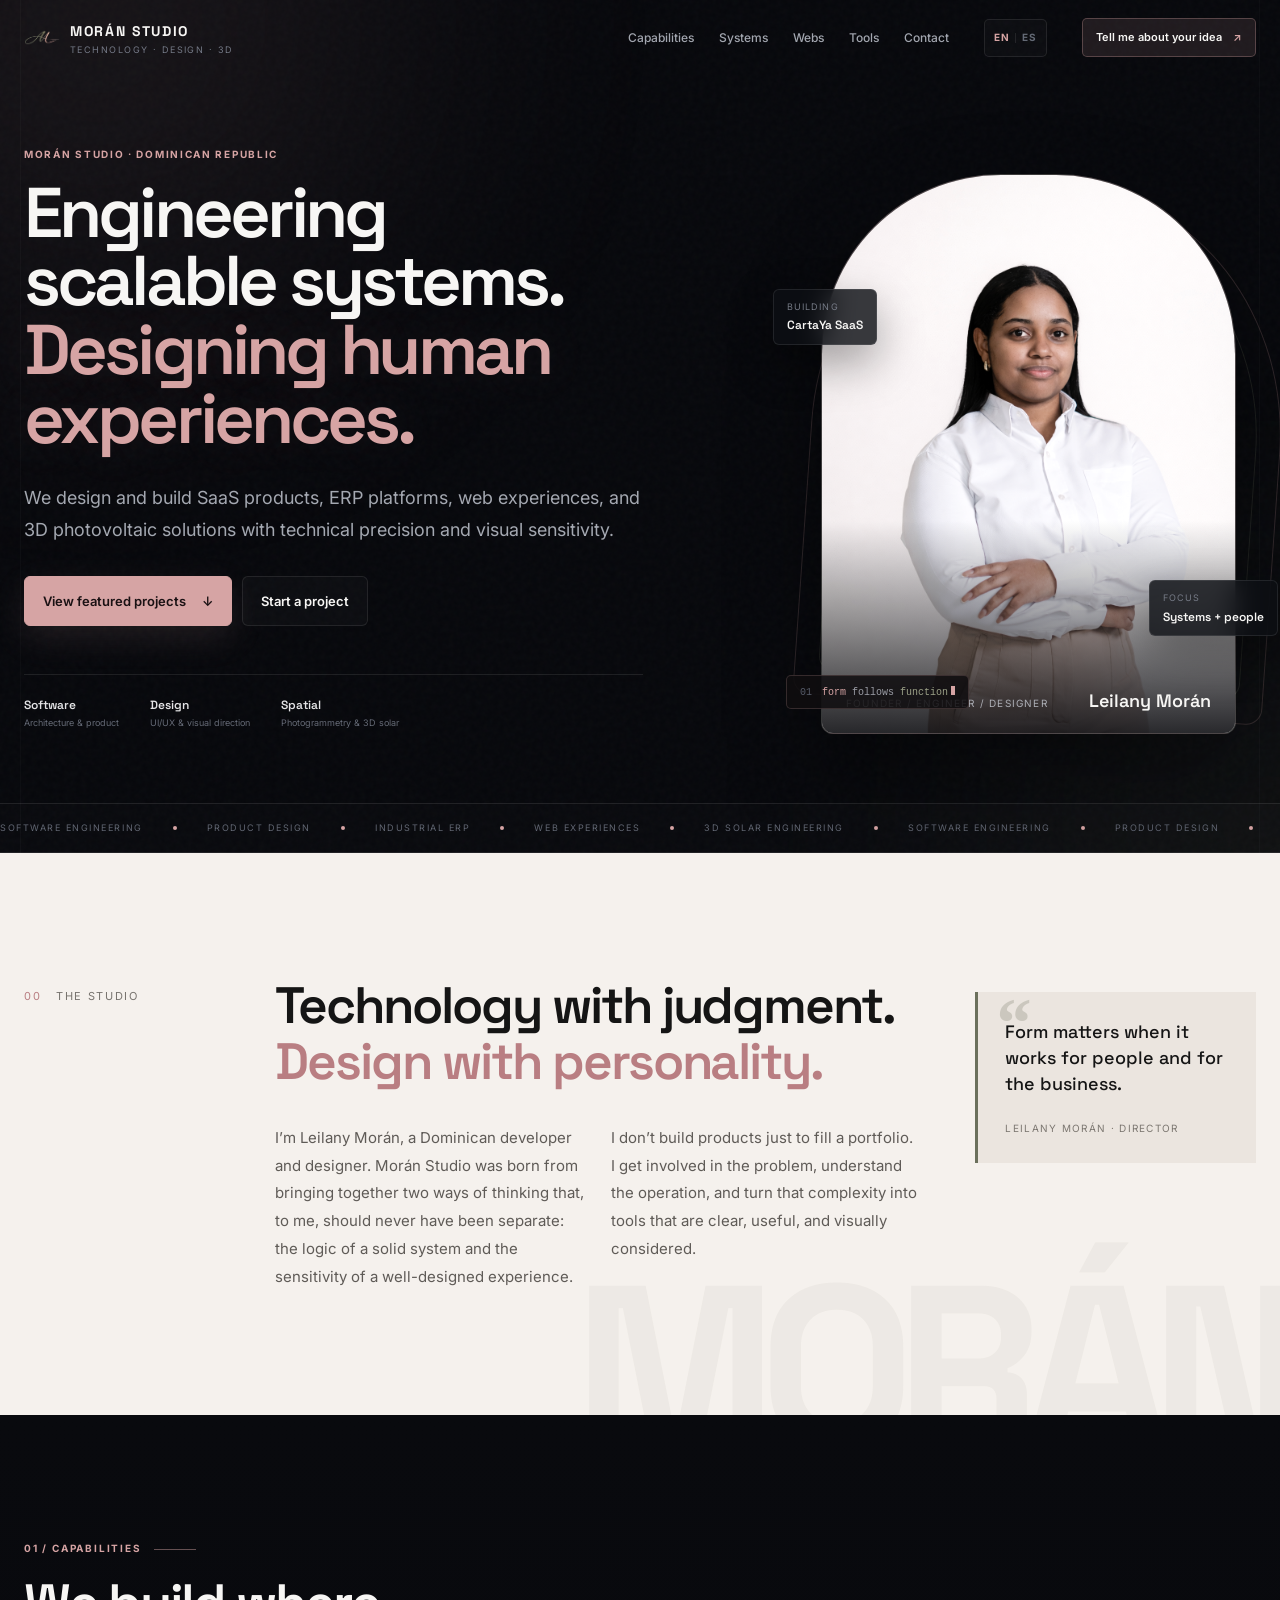
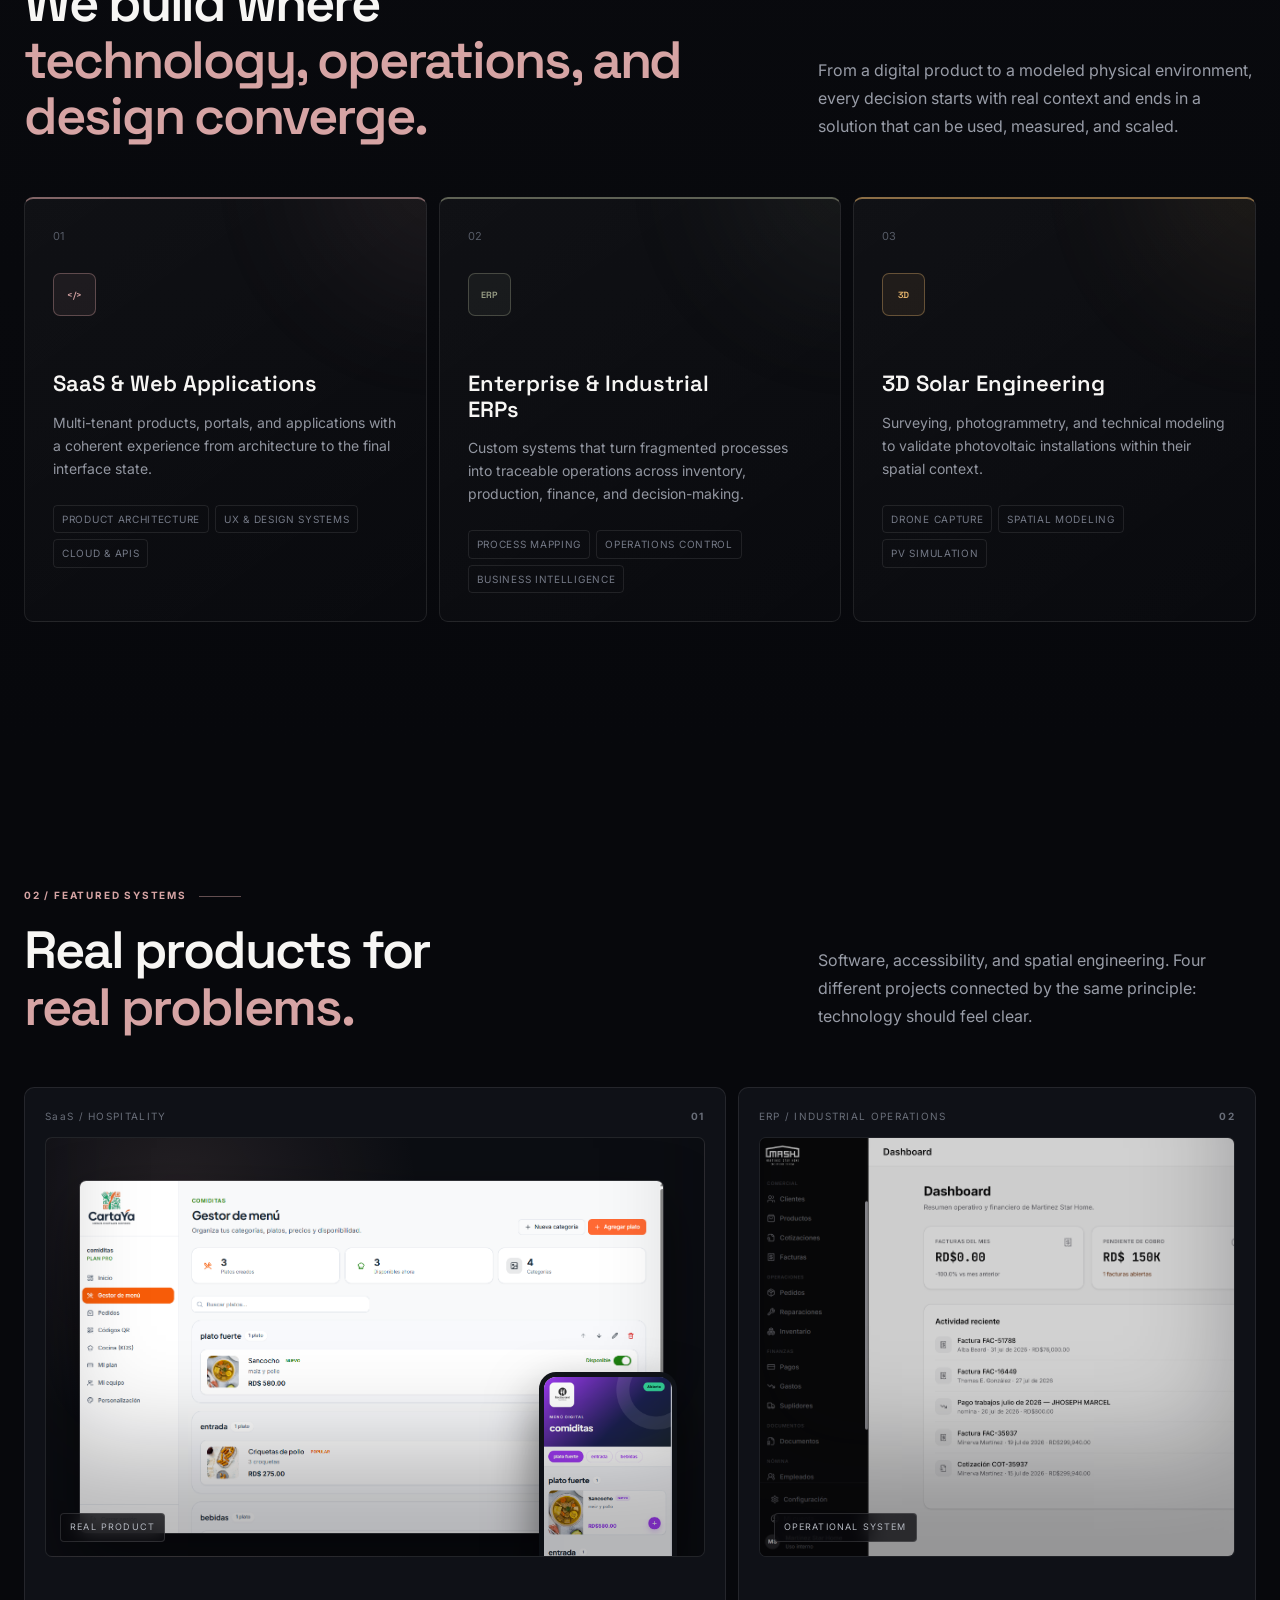
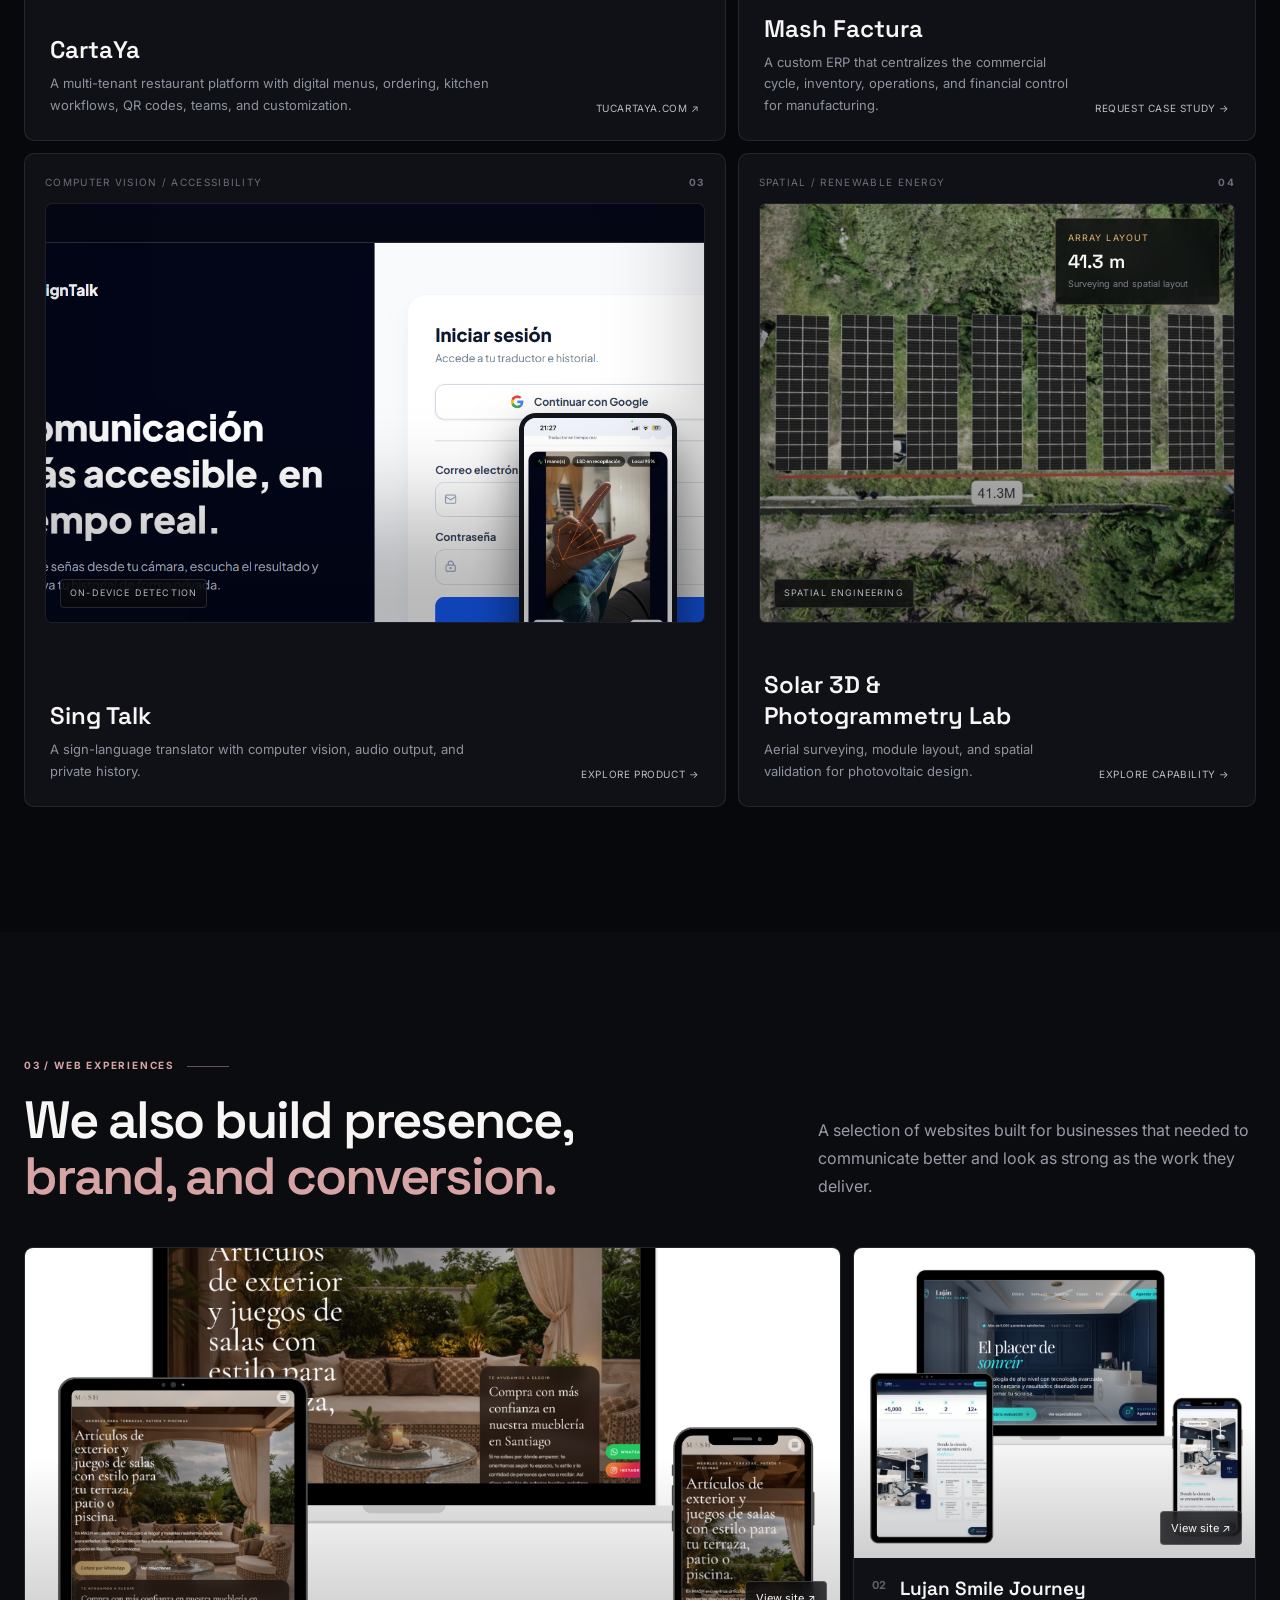
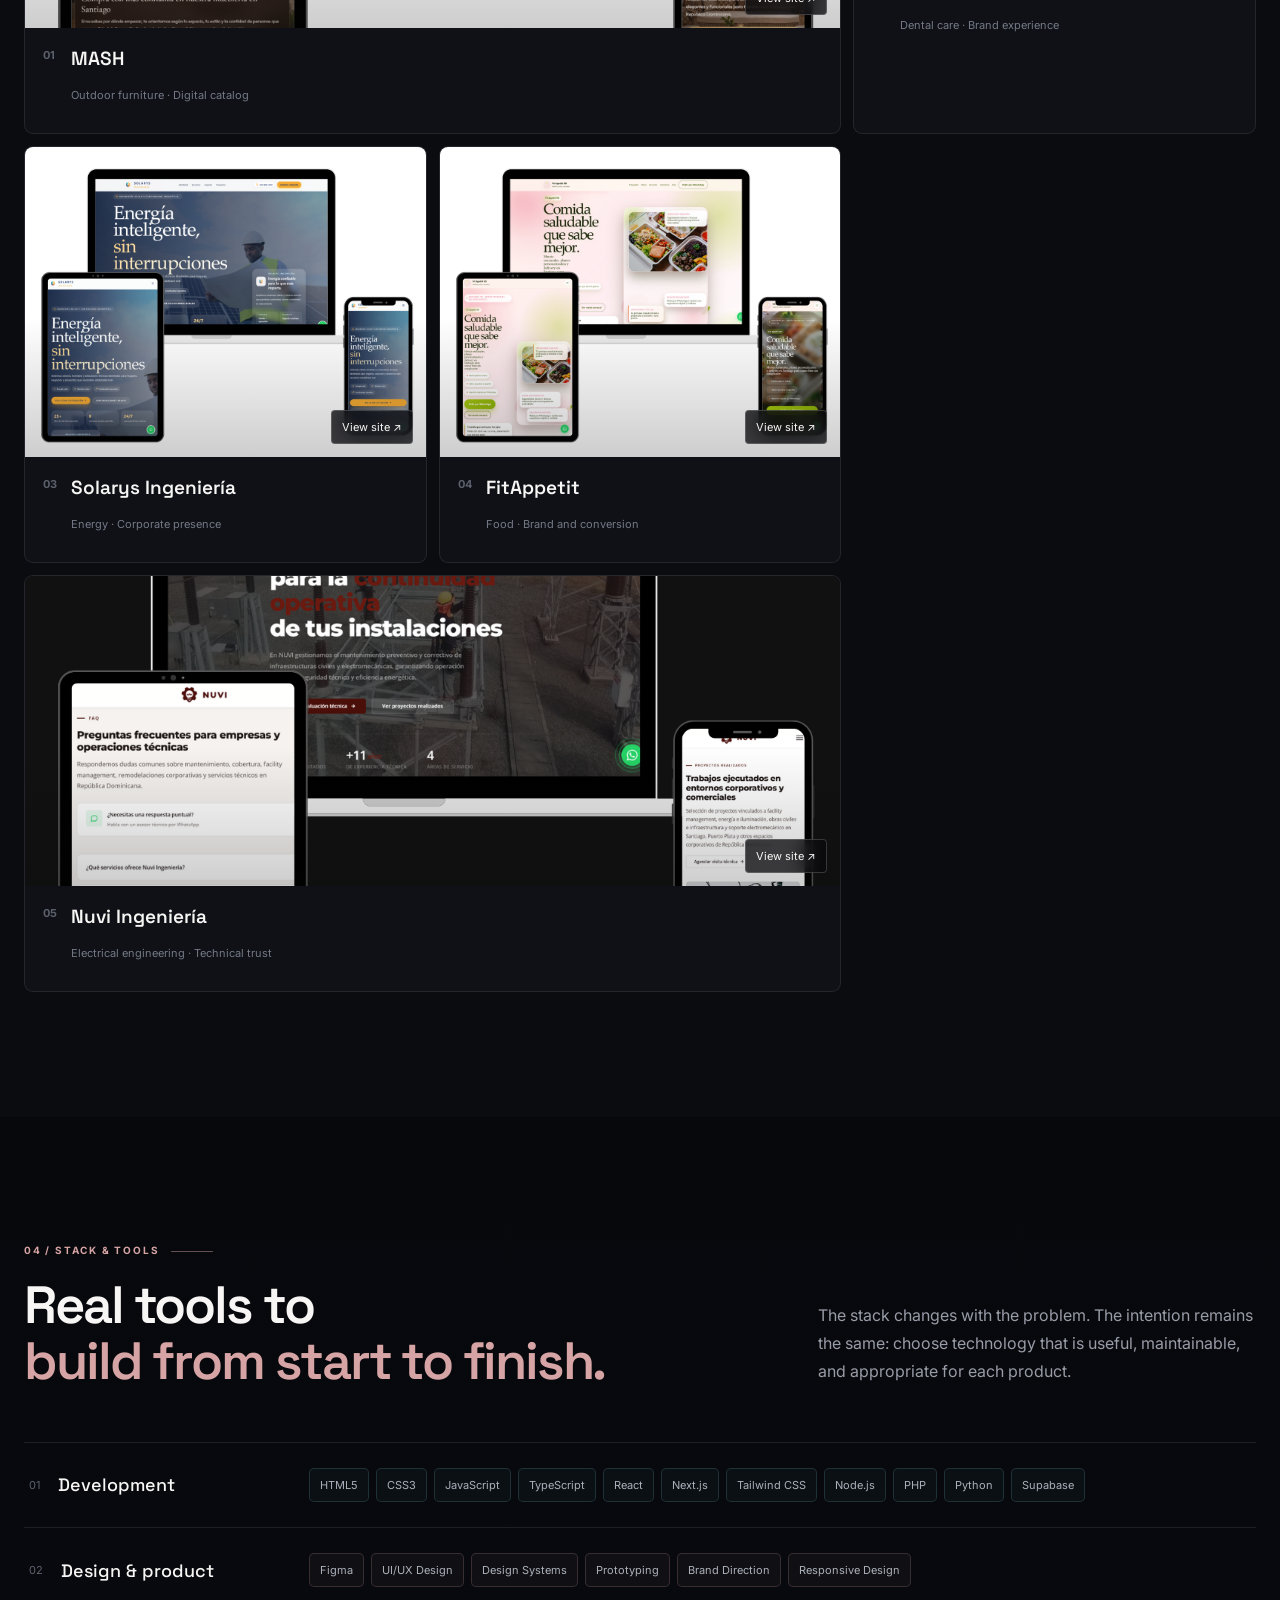
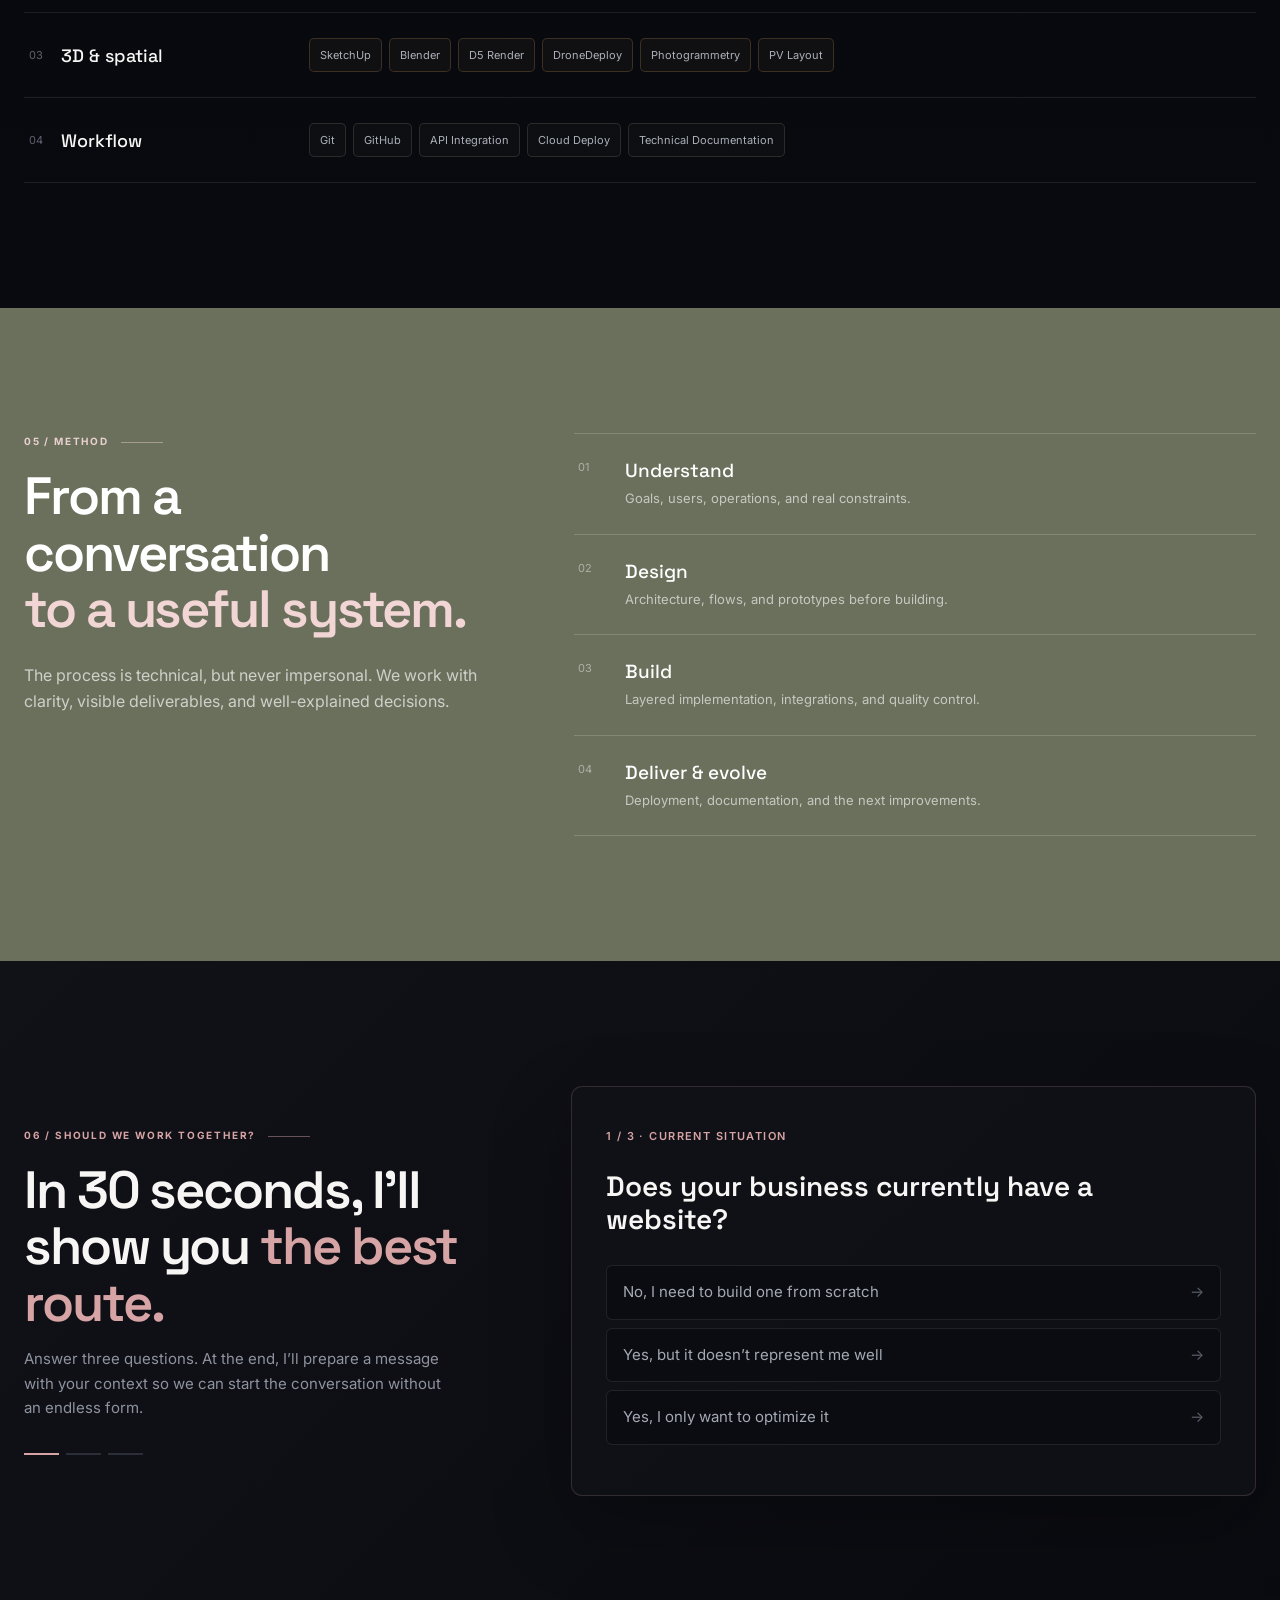
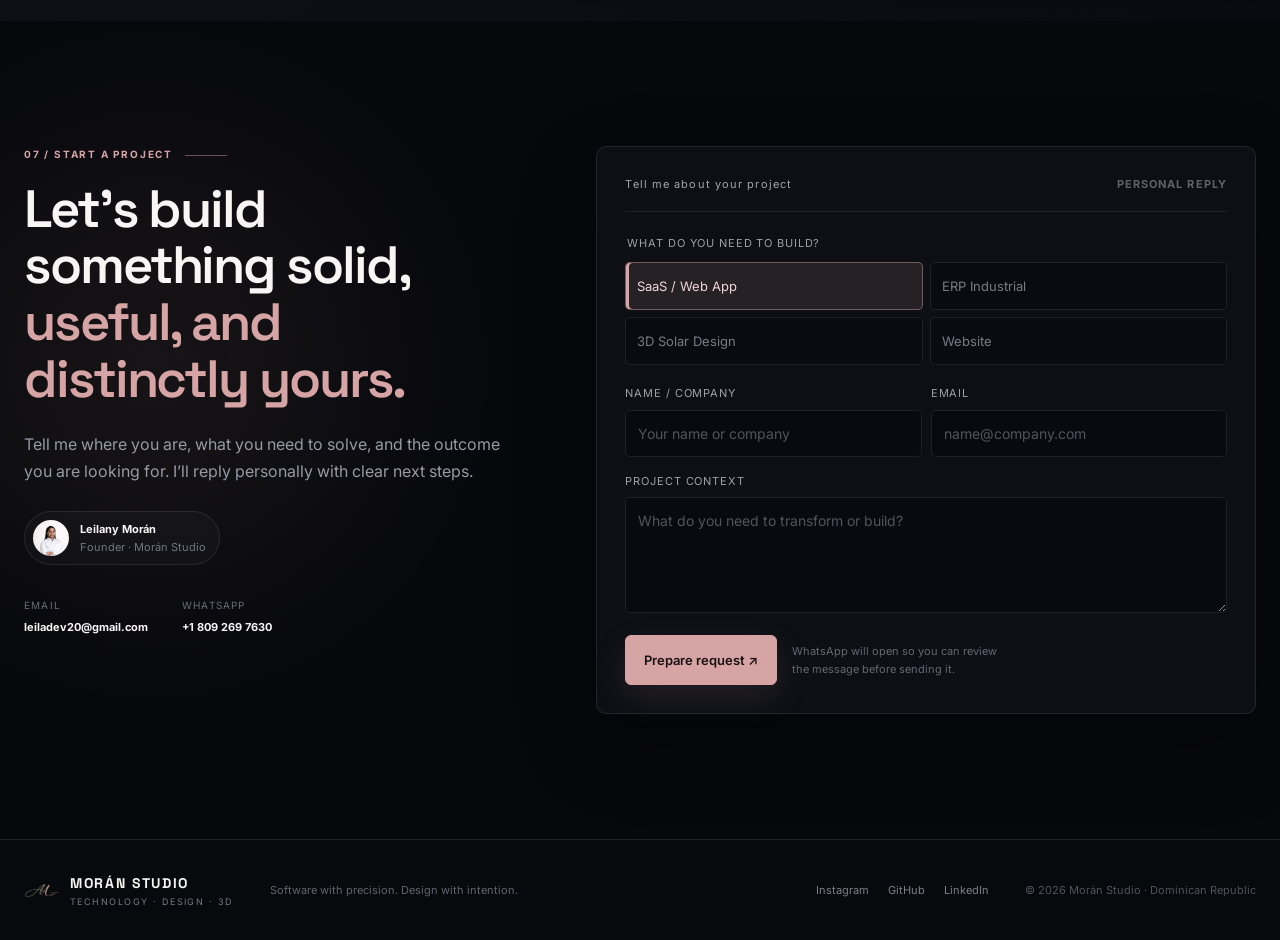
==== commit a0588115: "Redesign Moran Studio with bilingual responsive experience" ====
--- a/index.html
+++ b/index.html
@@ -1,677 +1,188 @@
-<!DOCTYPE html>
+<!doctype html>
 <html lang="en">
 <head>
   <meta charset="UTF-8">
   <meta name="viewport" content="width=device-width, initial-scale=1.0">
-  <title>Moran Studio | Web design that converts</title>
-  <meta name="description" content="Moran Studio — premium web design and development for businesses that want to look better, sell better, and build more digital trust.">
-  <meta name="theme-color" content="#0F0F0F">
-  <meta property="og:title" content="Moran Studio | Web design that converts">
-  <meta property="og:description" content="Premium web design and development portfolio. Leilany Morán — Moran Studio.">
+  <title>Morán Studio — Software, Design & 3D Solar Engineering</title>
+  <meta name="description" content="Technology and design studio led by Leilany Morán. SaaS products, industrial ERPs, web experiences, and 3D photovoltaic design.">
+  <meta name="theme-color" content="#07080c">
+  <meta property="og:title" content="Morán Studio — Technology designed with intention">
+  <meta property="og:description" content="Scalable software, digital design, and 3D spatial systems.">
   <meta property="og:type" content="website">
   <meta property="og:image" content="./assets/images/hero.png">
-  <script>
-    (function(){
-      var lang = localStorage.getItem("ms-lang") === "es" ? "es" : "en";
-      document.documentElement.className += " lang-" + lang;
-      document.documentElement.lang = lang;
-    })();
-  </script>
   <link rel="preconnect" href="https://fonts.googleapis.com">
   <link rel="preconnect" href="https://fonts.gstatic.com" crossorigin>
-  <link href="https://fonts.googleapis.com/css2?family=Inter:wght@400;500;600;700;800&family=Playfair+Display:ital,wght@0,600;0,700;0,800;1,600;1,700&display=swap" rel="stylesheet">
+  <link href="https://fonts.googleapis.com/css2?family=Inter:wght@400;500;600;700&family=Space+Grotesk:wght@500;600;700&display=swap" rel="stylesheet">
   <link rel="icon" type="image/png" href="./assets/images/logo.png">
   <link rel="stylesheet" href="./styles.css">
+  <script src="./script.js" defer></script>
 </head>
 <body>
-  <div class="noise" aria-hidden="true"></div>
+  <a class="skip-link" href="#contenido">Saltar al contenido</a>
+  <div class="page-noise" aria-hidden="true"></div>
 
-  <!-- Social sidebar — visible solo en desktop -->
-  <aside class="social-sidebar" aria-label="Redes sociales">
-    <a href="https://instagram.com/moranstudiord" target="_blank" rel="noreferrer" aria-label="Instagram @moranstudiord">
-      <svg width="18" height="18" viewBox="0 0 24 24" fill="none" stroke="currentColor" stroke-width="1.6" stroke-linecap="round" stroke-linejoin="round" aria-hidden="true"><rect x="2" y="2" width="20" height="20" rx="5"/><circle cx="12" cy="12" r="4"/><circle cx="17.5" cy="6.5" r="1" fill="currentColor" stroke="none"/></svg>
-    </a>
-    <a href="https://github.com/leilameca" target="_blank" rel="noreferrer" aria-label="GitHub">
-      <svg width="18" height="18" viewBox="0 0 24 24" fill="none" stroke="currentColor" stroke-width="1.6" stroke-linecap="round" stroke-linejoin="round" aria-hidden="true"><path d="M9 19c-5 1.5-5-2.5-7-3m14 6v-3.87a3.37 3.37 0 0 0-.94-2.61c3.14-.35 6.44-1.54 6.44-7A5.44 5.44 0 0 0 20 4.77 5.07 5.07 0 0 0 19.91 1S18.73.65 16 2.48a13.38 13.38 0 0 0-7 0C6.27.65 5.09 1 5.09 1A5.07 5.07 0 0 0 5 4.77a5.44 5.44 0 0 0-1.5 3.78c0 5.42 3.3 6.61 6.44 7A3.37 3.37 0 0 0 9 18.13V22"/></svg>
-    </a>
-    <a href="https://linkedin.com/in/leilany-moran" target="_blank" rel="noreferrer" aria-label="LinkedIn">
-      <svg width="18" height="18" viewBox="0 0 24 24" fill="none" stroke="currentColor" stroke-width="1.6" stroke-linecap="round" stroke-linejoin="round" aria-hidden="true"><path d="M16 8a6 6 0 0 1 6 6v7h-4v-7a2 2 0 0 0-2-2 2 2 0 0 0-2 2v7h-4v-7a6 6 0 0 1 6-6z"/><rect x="2" y="9" width="4" height="12"/><circle cx="4" cy="4" r="2"/></svg>
-    </a>
-    <div class="social-sidebar-line" aria-hidden="true"></div>
-  </aside>
-
-  <!-- NAVBAR -->
   <header class="site-header" data-header>
-    <div class="shell nav-shell">
-      <a class="brand" href="#inicio" aria-label="Moran Studio — inicio">
-        <img class="brand-logo" src="./assets/images/logo.png" alt="Logo Moran Studio">
-        <strong class="brand-name">Moran Studio</strong>
+    <div class="shell nav-wrap">
+      <a class="brand" href="#inicio" aria-label="Morán Studio, inicio">
+        <img src="./assets/images/logo.png" alt="">
+        <span><strong>MORÁN STUDIO</strong><small>TECHNOLOGY · DESIGN · 3D</small></span>
       </a>
-
-      <button class="menu-toggle" type="button" aria-label="Abrir menú" aria-expanded="false" aria-controls="site-nav" data-menu-toggle>
-        <span></span>
-        <span></span>
-      </button>
-
-      <nav class="site-nav" id="site-nav" aria-label="Navegación principal" data-nav>
-        <a href="#sobre-mi" data-es="Sobre mí" data-en="About">Sobre mí</a>
-        <a href="#servicios" data-es="Servicios" data-en="Services">Servicios</a>
-        <a href="#tecnologias" data-es="Skills" data-en="Skills">Skills</a>
-        <a href="#proyectos" data-es="Proyectos" data-en="Projects">Proyectos</a>
-        <a href="#proceso" data-es="Proceso" data-en="Process">Proceso</a>
-        <a href="#contacto" data-es="Contacto" data-en="Contact">Contacto</a>
-        <button class="lang-toggle lang-toggle--mobile" data-lang-toggle aria-label="Cambiar idioma">
-          <svg width="14" height="14" viewBox="0 0 24 24" fill="none" stroke="currentColor" stroke-width="2" stroke-linecap="round" stroke-linejoin="round" aria-hidden="true"><circle cx="12" cy="12" r="10"/><line x1="2" y1="12" x2="22" y2="12"/><path d="M12 2a15.3 15.3 0 0 1 4 10 15.3 15.3 0 0 1-4 10 15.3 15.3 0 0 1-4-10 15.3 15.3 0 0 1 4-10z"/></svg>
-          <span data-lang-es>ES</span>
-          <span class="lang-sep">|</span>
-          <span data-lang-en>EN</span>
-        </button>
+      <button class="menu-toggle" type="button" aria-label="Abrir menú" aria-expanded="false" aria-controls="main-nav" data-menu-toggle><span></span><span></span></button>
+      <nav class="main-nav" id="main-nav" aria-label="Navegación principal" data-nav>
+        <a href="#capacidades">Capacidades</a>
+        <a href="#proyectos">Sistemas</a>
+        <a href="#webs">Webs</a>
+        <a href="#herramientas">Herramientas</a>
+        <a href="#contacto">Contacto</a>
       </nav>
-
-      <div class="nav-end">
-        <a class="nav-email" href="mailto:leiladev20@gmail.com" aria-label="Enviar email">leiladev20@gmail.com</a>
-        <button class="lang-toggle" data-lang-toggle aria-label="Cambiar idioma">
-          <svg width="13" height="13" viewBox="0 0 24 24" fill="none" stroke="currentColor" stroke-width="2" stroke-linecap="round" stroke-linejoin="round" aria-hidden="true"><circle cx="12" cy="12" r="10"/><line x1="2" y1="12" x2="22" y2="12"/><path d="M12 2a15.3 15.3 0 0 1 4 10 15.3 15.3 0 0 1-4 10 15.3 15.3 0 0 1-4-10 15.3 15.3 0 0 1 4-10z"/></svg>
-          <span data-lang-es>ES</span>
-          <span class="lang-sep">|</span>
-          <span data-lang-en>EN</span>
-        </button>
-      </div>
+      <button class="language-toggle" type="button" aria-label="Change language to Spanish" data-lang-toggle><span data-lang-en>EN</span><i></i><span data-lang-es>ES</span></button>
+      <a class="nav-cta" href="#quiz">Cuéntame tu idea <span>↗</span></a>
     </div>
   </header>
 
-  <main>
-
-    <!-- HERO -->
+  <main id="contenido">
     <section class="hero" id="inicio">
-      <div class="shell hero-shell">
-
-        <div class="hero-copy">
-          <div class="hero-badge">
-            <span class="hero-badge-dot" aria-hidden="true"></span>
-            <span data-es="Disponible para nuevos proyectos" data-en="Available for new projects">Disponible para nuevos proyectos</span>
+      <div class="hero-glow hero-glow--rose" aria-hidden="true"></div>
+      <div class="hero-glow hero-glow--olive" aria-hidden="true"></div>
+      <div class="shell hero-grid">
+        <div class="hero-copy" data-reveal>
+          <p class="hero-kicker">MORÁN STUDIO · REPÚBLICA DOMINICANA</p>
+          <h1>Engineering scalable systems. <em>Designing human experiences.</em></h1>
+          <p class="hero-lead">Diseñamos e implementamos productos SaaS, plataformas ERP, experiencias web y soluciones 3D fotovoltaicas con precisión técnica y sensibilidad visual.</p>
+          <div class="hero-actions">
+            <a class="button button--rose" href="#proyectos">Ver proyectos destacados <span>↓</span></a>
+            <a class="button button--ghost" href="#contacto">Iniciar proyecto</a>
           </div>
-          <h1 class="hero-name">
-            <span class="hero-name-first">LEILANY</span>
-            <em class="hero-name-last">Morán</em>
-          </h1>
-          <div class="hero-role-wrap">
-            <span class="hero-role" data-roles-es="Desarrolladora web,Diseñadora digital,Directora de Moran Studio" data-roles-en="Web Developer,Digital Designer,Founder of Moran Studio" aria-live="polite">Desarrolladora web</span>
-          </div>
-          <p class="hero-text" data-es="Tu negocio merece una presencia digital que lo refleje. Diseño y desarrollo webs premium: rápidas, claras y pensadas para convertir." data-en="Your business deserves a digital presence that reflects it. I design and develop premium websites—fast, clear, and built to convert.">
-            Tu negocio merece una presencia digital que lo refleje. Diseño y desarrollo webs premium: rápidas, claras y pensadas para convertir.
-          </p>
-          <div class="hero-actions">
-            <a class="button button-rose" href="https://wa.me/18092697630" target="_blank" rel="noreferrer" data-wa-cta="hero" data-es="Iniciar proyecto" data-en="Start a project">Iniciar proyecto</a>
-            <a class="button button-ghost" href="#proyectos" data-es="Ver trabajo" data-en="See my work">Ver trabajo</a>
-          </div>
-          <p class="hero-micro" data-es="Te respondo en menos de 24h. Sin compromiso." data-en="Reply within 24h. No pressure.">Te respondo en menos de 24h. Sin compromiso.</p>
-          <div class="hero-strip">
-            <div class="hero-strip-item">
-              <strong>6+</strong>
-              <span data-es="Proyectos entregados" data-en="Projects delivered">Proyectos entregados</span>
-            </div>
-            <div class="hero-strip-divider" aria-hidden="true"></div>
-            <div class="hero-strip-item">
-              <strong data-es="Diseño + Código" data-en="Design + Code">Diseño + Código</strong>
-              <span data-es="Full-stack desde RD 🇩🇴" data-en="Full-stack from DR 🇩🇴">Full-stack desde RD 🇩🇴</span>
-            </div>
-            <div class="hero-strip-divider" aria-hidden="true"></div>
-            <div class="hero-strip-item">
-              <strong data-es="Resultado real" data-en="Real results">Resultado real</strong>
-              <span data-es="Sin plantillas, todo a medida" data-en="No templates, all custom">Sin plantillas, todo a medida</span>
-            </div>
+          <div class="hero-proof">
+            <span><strong>Software</strong>Arquitectura & producto</span>
+            <span><strong>Design</strong>UI/UX & dirección visual</span>
+            <span><strong>Spatial</strong>Fotogrametría & solar 3D</span>
           </div>
         </div>
 
-        <div class="hero-visual">
-          <div class="hero-photo-area" data-parallax>
-            <div class="hero-photo-glow" aria-hidden="true"></div>
-            <div class="hero-photo-ring" aria-hidden="true"></div>
-            <div class="hero-photo-frame">
-              <img src="./assets/images/profile-leilany-about.png" alt="Leilany Morán — fundadora de Moran Studio">
+        <div class="hero-person" data-reveal data-delay="1">
+          <div class="portrait-stage">
+            <div class="portrait-orbit" aria-hidden="true"></div>
+            <div class="portrait-card">
+              <img src="./assets/images/profile-leilany-about.png" alt="Leilany Morán, fundadora y directora de Morán Studio">
+              <div class="portrait-caption"><span>FOUNDER / ENGINEER / DESIGNER</span><strong>Leilany Morán</strong></div>
             </div>
-            <span class="deco deco-1" aria-hidden="true">{ }</span>
-            <span class="deco deco-2" aria-hidden="true">&lt;/&gt;</span>
-            <span class="deco deco-3" aria-hidden="true">npm</span>
-            <span class="deco deco-4" aria-hidden="true">( )</span>
+            <div class="floating-note floating-note--one"><span>BUILDING</span><strong>CartaYa SaaS</strong></div>
+            <div class="floating-note floating-note--two"><span>FOCUS</span><strong>Systems + people</strong></div>
+            <div class="floating-code" aria-hidden="true"><span>01</span><b>form</b> follows <em>function</em><i></i></div>
           </div>
         </div>
+      </div>
+      <div class="hero-ticker" aria-hidden="true"><div><span>SOFTWARE ENGINEERING</span><i></i><span>PRODUCT DESIGN</span><i></i><span>INDUSTRIAL ERP</span><i></i><span>WEB EXPERIENCES</span><i></i><span>3D SOLAR ENGINEERING</span><i></i><span>SOFTWARE ENGINEERING</span><i></i><span>PRODUCT DESIGN</span><i></i></div></div>
+    </section>
 
+    <section class="founder section" id="estudio">
+      <div class="shell founder-grid">
+        <div class="section-label" data-reveal><span>00</span> EL ESTUDIO</div>
+        <div class="founder-copy" data-reveal>
+          <h2>Tecnología con criterio.<br><em>Diseño con personalidad.</em></h2>
+          <div class="founder-text">
+            <p>Soy Leilany Morán, desarrolladora y diseñadora dominicana. Morán Studio nace de unir dos formas de pensar que para mí nunca debieron estar separadas: la lógica de un sistema sólido y la sensibilidad de una experiencia bien diseñada.</p>
+            <p>No construyo productos para llenar un portafolio. Me involucro en el problema, entiendo la operación y convierto esa complejidad en herramientas claras, útiles y visualmente cuidadas.</p>
+          </div>
+        </div>
+        <aside class="founder-quote" data-reveal data-delay="1"><span>“</span><p>La forma importa cuando trabaja a favor de las personas y del negocio.</p><small>LEILANY MORÁN · DIRECTORA</small></aside>
       </div>
+    </section>
 
-      <div class="hero-marquee" aria-hidden="true">
-        <div class="hero-marquee-track">
-          <span>Diseño editorial</span>
-          <span>Código limpio</span>
-          <span>Experiencia premium</span>
-          <span>Sin plantillas</span>
-          <span>Resultado real</span>
-          <span>Full-stack desde RD</span>
-          <span>Diseño editorial</span>
-          <span>Código limpio</span>
-          <span>Experiencia premium</span>
-          <span>Sin plantillas</span>
-          <span>Resultado real</span>
-          <span>Full-stack desde RD</span>
+    <section class="services section" id="capacidades">
+      <div class="shell">
+        <header class="section-head" data-reveal><div><span class="section-index">01 / CAPACIDADES</span><h2>Construimos donde convergen<br><em>tecnología, operación y diseño.</em></h2></div><p>Desde un producto digital hasta un entorno físico modelado: cada decisión parte del contexto real y termina en una solución que se puede usar, medir y hacer crecer.</p></header>
+        <div class="service-grid">
+          <article class="service-card service-card--rose" data-reveal><div class="service-number">01</div><div class="service-icon">&lt;/&gt;</div><h3>SaaS & Web Applications</h3><p>Productos multi-tenant, portales y aplicaciones con una experiencia coherente desde la arquitectura hasta el último estado de interfaz.</p><ul><li>Arquitectura de producto</li><li>UX & design systems</li><li>Cloud & APIs</li></ul></article>
+          <article class="service-card service-card--olive" data-reveal data-delay="1"><div class="service-number">02</div><div class="service-icon">ERP</div><h3>Enterprise & Industrial ERPs</h3><p>Sistemas a medida para convertir procesos dispersos en una operación trazable: inventario, producción, finanzas y decisiones.</p><ul><li>Mapeo de procesos</li><li>Control operativo</li><li>Business intelligence</li></ul></article>
+          <article class="service-card service-card--amber" data-reveal data-delay="2"><div class="service-number">03</div><div class="service-icon">3D</div><h3>3D Solar Engineering</h3><p>Levantamientos, fotogrametría y modelado técnico para validar instalaciones fotovoltaicas dentro de su contexto espacial.</p><ul><li>Captura con drone</li><li>Modelado espacial</li><li>Simulación fotovoltaica</li></ul></article>
         </div>
       </div>
     </section>
 
-    <!-- SOBRE MÍ -->
-    <section class="section about-section" id="sobre-mi">
-      <div class="about-deco-text" aria-hidden="true">LEILANY</div>
+    <section class="featured section" id="proyectos">
       <div class="shell">
-        <div class="about-layout">
-
-          <div class="about-copy reveal" data-reveal>
-            <p class="eyebrow" data-es="Sobre mí" data-en="About me">Sobre mí</p>
-            <h2 data-es="Diseño con propósito. Desarrollo con precisión." data-en="Design with purpose. Develop with precision.">Diseño con propósito. Desarrollo con precisión.</h2>
-            <p data-es="Soy Leilany Morán — desarrolladora web dominicana con foco en claridad, detalle visual y conversión. Creo experiencias digitales que se sienten premium desde el primer scroll." data-en="I'm Leilany Morán — a Dominican web developer focused on clarity, visual detail, and conversion. I create digital experiences that feel premium from the first scroll.">
-              Soy Leilany Morán — desarrolladora web dominicana con foco en claridad, detalle visual y conversión. Creo experiencias digitales que se sienten premium desde el primer scroll.
-            </p>
-            <p data-es="Moran Studio es mi estudio: diseño que comunica, código que funciona y presencia que convierte." data-en="Moran Studio is my studio: design that communicates, code that works, and presence that converts.">
-              Moran Studio es mi estudio: diseño que comunica, código que funciona y presencia que convierte.
-            </p>
-            <a class="button button-dark" href="#contacto" data-es="Hablemos" data-en="Let's talk">Hablemos</a>
-          </div>
-
-          <div class="about-right reveal reveal-delay" data-reveal>
-            <div class="about-stats">
-              <div class="about-stat">
-                <strong data-counter="6" data-suffix="+">6+</strong>
-                <span data-es="Proyectos entregados" data-en="Projects delivered">Proyectos entregados</span>
-              </div>
-              <div class="about-stat">
-                <strong data-counter="8" data-suffix="">8</strong>
-                <span data-es="Herramientas clave" data-en="Key tools">Herramientas clave</span>
-              </div>
-              <div class="about-stat about-stat--wide">
-                <strong data-es="RD 🇩🇴" data-en="🇩🇴 RD">RD 🇩🇴</strong>
-                <span data-es="República Dominicana" data-en="Dominican Republic">República Dominicana</span>
-              </div>
-            </div>
-            <blockquote class="about-quote">
-              <span data-es="&ldquo;La forma importa cuando trabaja a favor del negocio.&rdquo;" data-en="&ldquo;Form matters when it works for the business.&rdquo;">&ldquo;La forma importa cuando trabaja a favor del negocio.&rdquo;</span>
-            </blockquote>
-          </div>
-
-        </div>
-      </div>
-    </section>
-
-    <!-- SERVICIOS -->
-    <section class="section services-section" id="servicios">
-      <div class="shell">
-        <div class="section-head reveal" data-reveal>
-          <p class="eyebrow" data-es="Qué hago" data-en="What I do">Qué hago</p>
-          <h2 data-es="No vendo plantillas. Construyo tu presencia digital desde cero." data-en="I don't sell templates. I build your digital presence from scratch.">No vendo plantillas. Construyo tu presencia digital desde cero.</h2>
-        </div>
-
-        <div class="services-grid">
-
-          <article class="service-card reveal" data-reveal>
-            <div class="service-icon" aria-hidden="true">
-              <svg width="22" height="22" viewBox="0 0 24 24" fill="none" stroke="currentColor" stroke-width="1.6" stroke-linecap="round" stroke-linejoin="round"><rect x="2" y="3" width="20" height="14" rx="2"/><path d="M8 21h8M12 17v4"/></svg>
-            </div>
-            <span class="service-number">01</span>
-            <h3 data-es="Páginas corporativas" data-en="Corporate websites">Páginas corporativas</h3>
-            <p data-es="Para empresas que necesitan una imagen digital más sólida, clara y profesional." data-en="For businesses that need a stronger, clearer, more professional digital presence.">Para empresas que necesitan una imagen digital más sólida, clara y profesional.</p>
+        <header class="section-head" data-reveal><div><span class="section-index">02 / SISTEMAS DESTACADOS</span><h2>Productos reales para<br><em>problemas reales.</em></h2></div><p>Software, accesibilidad e ingeniería espacial. Cuatro proyectos distintos unidos por el mismo principio: que la tecnología se sienta clara.</p></header>
+        <p class="mobile-swipe">Desliza para explorar los proyectos →</p>
+        <div class="featured-grid">
+          <article class="case case--wide" data-reveal>
+            <div class="case-top"><span>SaaS / HOSPITALITY</span><b>01</b></div>
+            <div class="case-media case-media--cartaya"><img class="case-screen" src="./assets/projects/cartaya-dashboard.png" alt="Panel de gestión de CartaYa"><img class="case-phone" src="./assets/projects/cartaya-customer-menu.png" alt="Menú cliente de CartaYa"><span class="case-status">PRODUCTO REAL</span></div>
+            <div class="case-copy"><div><h3>CartaYa</h3><p>Plataforma multi-tenant para restaurantes con menú digital, pedidos, cocina, códigos QR, equipos y personalización.</p></div><a href="https://tucartaya.com" target="_blank" rel="noreferrer">tucartaya.com ↗</a></div>
           </article>
-
-          <article class="service-card reveal reveal-delay" data-reveal>
-            <div class="service-icon" aria-hidden="true">
-              <svg width="22" height="22" viewBox="0 0 24 24" fill="none" stroke="currentColor" stroke-width="1.6" stroke-linecap="round" stroke-linejoin="round"><path d="M13 2H6a2 2 0 0 0-2 2v16a2 2 0 0 0 2 2h12a2 2 0 0 0 2-2V9z"/><polyline points="13 2 13 9 20 9"/></svg>
-            </div>
-            <span class="service-number">02</span>
-            <h3 data-es="Landing pages" data-en="Landing pages">Landing pages</h3>
-            <p data-es="Páginas de conversión para campañas, servicios concretos o lanzamientos que necesitan respuesta rápida." data-en="Conversion-focused pages for campaigns, specific services, or launches that need fast results.">Páginas de conversión para campañas, servicios concretos o lanzamientos que necesitan respuesta rápida.</p>
+          <article class="case" data-reveal data-delay="1">
+            <div class="case-top"><span>ERP / INDUSTRIAL OPERATIONS</span><b>02</b></div>
+            <div class="case-media case-media--erp"><img src="./assets/projects/mash-factura-dashboard.png" alt="Dashboard del ERP Mash Factura"><span class="case-status">SISTEMA OPERATIVO</span></div>
+            <div class="case-copy"><div><h3>Mash Factura</h3><p>ERP para centralizar el ciclo comercial, inventario, operación y control financiero de manufactura.</p></div><a href="#contacto">Solicitar caso →</a></div>
           </article>
-
-          <article class="service-card reveal reveal-delay-2" data-reveal>
-            <div class="service-icon" aria-hidden="true">
-              <svg width="22" height="22" viewBox="0 0 24 24" fill="none" stroke="currentColor" stroke-width="1.6" stroke-linecap="round" stroke-linejoin="round"><circle cx="9" cy="21" r="1"/><circle cx="20" cy="21" r="1"/><path d="M1 1h4l2.68 13.39a2 2 0 0 0 2 1.61h9.72a2 2 0 0 0 2-1.61L23 6H6"/></svg>
-            </div>
-            <span class="service-number">03</span>
-            <h3 data-es="Tiendas online" data-en="Online stores">Tiendas online</h3>
-            <p data-es="Experiencias visuales limpias para vender productos con más orden, mejor percepción y menos fricción." data-en="Clean visual experiences to sell products with more order, better perception, and less friction.">Experiencias visuales limpias para vender productos con más orden, mejor percepción y menos fricción.</p>
+          <article class="case" data-reveal>
+            <div class="case-top"><span>COMPUTER VISION / ACCESSIBILITY</span><b>03</b></div>
+            <div class="case-media case-media--sing"><img class="case-screen" src="./assets/projects/singtalk-login.png" alt="Inicio de sesión de Sing Talk"><img class="case-phone" src="./assets/projects/singtalk-live-translation.jpg" alt="Sing Talk traduciendo una seña en tiempo real"><span class="case-status">DETECCIÓN LOCAL</span></div>
+            <div class="case-copy"><div><h3>Sing Talk</h3><p>Traductor de lengua de señas con visión por computadora, audio e historial privado.</p></div><a href="#contacto">Explorar producto →</a></div>
           </article>
-
-          <article class="service-card reveal" data-reveal>
-            <div class="service-icon" aria-hidden="true">
-              <svg width="22" height="22" viewBox="0 0 24 24" fill="none" stroke="currentColor" stroke-width="1.6" stroke-linecap="round" stroke-linejoin="round"><polyline points="23 4 23 10 17 10"/><path d="M20.49 15a9 9 0 1 1-2.12-9.36L23 10"/></svg>
-            </div>
-            <span class="service-number">04</span>
-            <h3 data-es="Rediseño web" data-en="Website redesign">Rediseño web</h3>
-            <p data-es="Para marcas que ya tienen sitio, pero necesitan una presencia digital al nivel real de su negocio." data-en="For brands that have a site, but need a digital presence that matches the real level of their business.">Para marcas que ya tienen sitio, pero necesitan una presencia digital al nivel real de su negocio.</p>
-          </article>
-
-          <article class="service-card reveal reveal-delay" data-reveal>
-            <div class="service-icon" aria-hidden="true">
-              <svg width="22" height="22" viewBox="0 0 24 24" fill="none" stroke="currentColor" stroke-width="1.6" stroke-linecap="round" stroke-linejoin="round"><rect x="3" y="4" width="18" height="18" rx="2"/><line x1="16" y1="2" x2="16" y2="6"/><line x1="8" y1="2" x2="8" y2="6"/><line x1="3" y1="10" x2="21" y2="10"/></svg>
-            </div>
-            <span class="service-number">05</span>
-            <h3 data-es="Sistemas de citas" data-en="Appointment systems">Sistemas de citas</h3>
-            <p data-es="Soluciones para clínicas, consultorios y servicios que necesitan agendar con más claridad y orden." data-en="Solutions for clinics, offices, and services that need to schedule with more clarity and order.">Soluciones para clínicas, consultorios y servicios que necesitan agendar con más claridad y orden.</p>
-          </article>
-
-          <article class="service-card reveal reveal-delay-2" data-reveal>
-            <div class="service-icon" aria-hidden="true">
-              <svg width="22" height="22" viewBox="0 0 24 24" fill="none" stroke="currentColor" stroke-width="1.6" stroke-linecap="round" stroke-linejoin="round"><rect x="2" y="2" width="20" height="8" rx="2"/><rect x="2" y="14" width="20" height="8" rx="2"/><line x1="6" y1="6" x2="6.01" y2="6"/><line x1="6" y1="18" x2="6.01" y2="18"/></svg>
-            </div>
-            <span class="service-number">06</span>
-            <h3 data-es="Sistemas web para negocios" data-en="Business web systems">Sistemas web para negocios</h3>
-            <p data-es="Plataformas personalizadas para resolver procesos, reservas, formularios o flujos internos." data-en="Custom platforms to solve processes, bookings, forms, or internal workflows.">Plataformas personalizadas para resolver procesos, reservas, formularios o flujos internos.</p>
-          </article>
-
-          <article class="service-card reveal" data-reveal>
-            <div class="service-icon" aria-hidden="true">
-              <svg width="22" height="22" viewBox="0 0 24 24" fill="none" stroke="currentColor" stroke-width="1.6" stroke-linecap="round" stroke-linejoin="round"><polygon points="12 2 15.09 8.26 22 9.27 17 14.14 18.18 21.02 12 17.77 5.82 21.02 7 14.14 2 9.27 8.91 8.26 12 2"/></svg>
-            </div>
-            <span class="service-number">07</span>
-            <h3 data-es="Soluciones personalizadas" data-en="Custom solutions">Soluciones personalizadas</h3>
-            <p data-es="Cuando el negocio necesita una estructura propia y no un formato estándar disfrazado de diseño a medida." data-en="When the business needs its own structure, not a standard template disguised as custom design.">Cuando el negocio necesita una estructura propia y no un formato estándar disfrazado de diseño a medida.</p>
-          </article>
-
-        </div>
-
-        <div class="services-includes reveal" data-reveal>
-          <div class="services-includes-copy">
-            <p class="eyebrow" data-es="Lo que incluye" data-en="What's included">Lo que incluye</p>
-            <h3 data-es="Una base sólida para vender y generar confianza." data-en="A solid foundation to sell and build trust.">Una base sólida para vender y generar confianza.</h3>
-            <p data-es="Cada proyecto se adapta a tu negocio, pero estas bases siempre están incluidas:" data-en="Every project is tailored, but these essentials are always included:">Cada proyecto se adapta a tu negocio, pero estas bases siempre están incluidas:</p>
-          </div>
-          <ul class="includes-list">
-            <li data-es="Diseño a medida + responsive (móvil primero)" data-en="Custom design + responsive (mobile-first)">Diseño a medida + responsive (móvil primero)</li>
-            <li data-es="Velocidad y experiencia (sin fricción)" data-en="Speed and experience (low friction)">Velocidad y experiencia (sin fricción)</li>
-            <li data-es="SEO base (estructura, metas, indexación)" data-en="SEO essentials (structure, metas, indexability)">SEO base (estructura, metas, indexación)</li>
-            <li data-es="Copy y jerarquía para guiar a tu cliente" data-en="Copy and hierarchy to guide visitors">Copy y jerarquía para guiar a tu cliente</li>
-            <li data-es="CTAs claros + WhatsApp listo para captar clientes potenciales" data-en="Clear CTAs + WhatsApp ready to capture leads">CTAs claros + WhatsApp listo para captar clientes potenciales</li>
-            <li data-es="Entrega ordenada + soporte de lanzamiento" data-en="Clean handoff + launch support">Entrega ordenada + soporte de lanzamiento</li>
-          </ul>
-        </div>
-      </div>
-    </section>
-
-    <!-- TECNOLOGÍAS -->
-    <section class="section tech-section" id="tecnologias">
-      <div class="shell">
-        <div class="section-head section-head--light reveal" data-reveal>
-          <p class="eyebrow" data-es="Stack & herramientas" data-en="Stack & tools">Stack & herramientas</p>
-          <h2 data-es="Stack real para construir sitios sólidos." data-en="A real stack to build solid websites.">Stack real para construir sitios sólidos.</h2>
-        </div>
-
-        <div class="tech-groups">
-
-          <div class="tech-group reveal" data-reveal>
-            <p class="tech-group-label" data-es="Desarrollo" data-en="Development">Desarrollo</p>
-            <div class="tech-pills">
-              <div class="tech-pill">
-                <svg class="tech-icon" viewBox="0 0 32 32" aria-hidden="true"><path d="M5.902 27.201L0 0h32l-5.898 27.197L15.985 30z" fill="#E44D26"/><path d="M16 27.858l10.17-2.821L30.16 3H16z" fill="#F16529"/><path d="M16 13.407h-4.573l-.316-3.544H16V6.355H7.544l.083.94.853 9.577H16zm0 8.75l-.014.004-3.832-1.035-.245-2.75H8.39l.482 5.396 7.124 1.979.004-.001z" fill="#EBEBEB"/><path d="M15.989 13.407v3.525h4.247l-.4 4.471-3.847 1.038v3.663l7.129-1.977.052-.581.818-9.17.085-.969zm0-7.052v3.508h8.323l.069-.772.158-1.767.083-.969z" fill="#fff"/></svg>
-                <span>HTML5</span>
-              </div>
-              <div class="tech-pill">
-                <svg class="tech-icon" viewBox="0 0 32 32" aria-hidden="true"><path d="M5.902 27.201L0 0h32l-5.898 27.197L15.985 30z" fill="#1572B6"/><path d="M16 27.858l10.17-2.821L30.16 3H16z" fill="#33A9DC"/><path d="M16 13.574h-4.573l-.316-3.544H16V6.522H7.543l.083.941.853 9.576H16zm0 8.749l-.015.004-3.831-1.034-.246-2.75H8.39l.482 5.396 7.123 1.978.005-.002z" fill="#EBEBEB"/><path d="M15.989 13.574v3.525h4.247l-.4 4.471-3.847 1.038v3.664l7.129-1.978.052-.58.818-9.17.085-.97zm0-7.052v3.508h8.324l.069-.772.157-1.767.084-.969z" fill="#fff"/></svg>
-                <span>CSS3</span>
-              </div>
-              <div class="tech-pill">
-                <svg class="tech-icon" viewBox="0 0 32 32" aria-hidden="true"><path d="M0 0h32v32H0z" fill="#F7DF1E"/><path d="M9.873 23.453l1.919-1.16c.37.655.707 1.21 1.518 1.21.776 0 1.267-.303 1.267-1.48V13.57h2.36v8.49c0 2.437-1.428 3.545-3.514 3.545-1.885 0-2.978-.977-3.55-2.152M19.315 23.218l1.919-1.126c.505.824 1.16 1.43 2.319 1.43 1.008 0 1.648-.504 1.648-1.194 0-.83-.657-1.126-1.766-1.614l-.606-.26c-1.75-.745-2.912-1.68-2.912-3.658 0-1.818 1.378-3.208 3.532-3.208 1.532 0 2.637.536 3.43 1.936l-1.835 1.176c-.42-.743-.87-1.03-1.57-1.03-.713 0-1.167.454-1.167 1.03 0 .72.454 1.013 1.513 1.46l.603.259c2.065.885 3.23 1.787 3.23 3.815 0 2.185-1.717 3.38-4.02 3.38-2.25 0-3.7-1.07-4.418-2.396"/></svg>
-                <span>JavaScript</span>
-              </div>
-              <div class="tech-pill">
-                <svg class="tech-icon" viewBox="0 0 32 32" aria-hidden="true"><path d="M14.985 1.587L1.487 8.2l13.498 6.618L28.48 8.2z" fill="#61DAFB"/><path d="M1.487 8.2v15.6l13.498 6.613V14.818z" fill="#61DAFB" opacity=".7"/><path d="M28.48 8.2v15.6l-13.498 6.613V14.818z" fill="#61DAFB" opacity=".5"/><circle cx="14.985" cy="14.818" r="3.2" fill="#fff"/></svg>
-                <span>React</span>
-              </div>
-              <div class="tech-pill">
-                <svg class="tech-icon" viewBox="0 0 32 32" aria-hidden="true"><path d="M15.9.7C7.6.7.9 7.4.9 15.7c0 6.6 4.3 12.3 10.2 14.3.7.1 1-.3 1-.7v-2.5c-4 .9-4.9-1.9-4.9-1.9-.6-1.6-1.6-2-1.6-2-1.3-.9.1-.9.1-.9 1.4.1 2.2 1.5 2.2 1.5 1.3 2.2 3.4 1.6 4.2 1.2.1-.9.5-1.6.9-1.9-3.2-.4-6.5-1.6-6.5-7 0-1.6.6-2.8 1.5-3.8-.1-.4-.6-1.8.1-3.7 0 0 1.2-.4 4.1 1.5 1.2-.3 2.5-.5 3.7-.5 1.3 0 2.5.2 3.7.5 2.9-1.9 4.1-1.5 4.1-1.5.8 1.9.3 3.3.1 3.7.9 1 1.5 2.3 1.5 3.8 0 5.4-3.3 6.6-6.5 7 .5.4 1 1.3 1 2.6v3.8c0 .4.3.8 1 .7 6-2 10.2-7.7 10.2-14.3C31 7.4 24.3.7 15.9.7z" fill="#24292F"/></svg>
-                <span>TypeScript</span>
-              </div>
-              <div class="tech-pill">
-                <svg class="tech-icon" viewBox="0 0 32 32" aria-hidden="true"><path d="M16 3.8C9.3 3.8 3.8 9.3 3.8 16S9.3 28.2 16 28.2 28.2 22.7 28.2 16 22.7 3.8 16 3.8zm0 21.9c-5.4 0-9.7-4.4-9.7-9.7S10.6 6.3 16 6.3s9.7 4.4 9.7 9.7-4.3 9.7-9.7 9.7z" fill="#777BB3"/><path d="M16 9.4c-3.6 0-6.6 3-6.6 6.6s3 6.6 6.6 6.6 6.6-3 6.6-6.6-3-6.6-6.6-6.6zm0 10.4c-2.1 0-3.8-1.7-3.8-3.8S13.9 12.2 16 12.2s3.8 1.7 3.8 3.8-1.7 3.8-3.8 3.8z" fill="#777BB3"/></svg>
-                <span>PHP</span>
-              </div>
-              <div class="tech-pill">
-                <svg class="tech-icon" viewBox="0 0 32 32" aria-hidden="true"><path d="M9.8 24.9c-.3 0-.5-.1-.7-.3L3 18.5c-.4-.4-.4-1 0-1.4l6.1-6.1c.4-.4 1-.4 1.4 0 .4.4.4 1 0 1.4L5.1 17.8l5.4 5.4c.4.4.4 1 0 1.4-.2.2-.4.3-.7.3z" fill="#3776AB"/><path d="M22.2 24.9c-.3 0-.5-.1-.7-.3-.4-.4-.4-1 0-1.4l5.4-5.4-5.4-5.4c-.4-.4-.4-1 0-1.4.4-.4 1-.4 1.4 0l6.1 6.1c.4.4.4 1 0 1.4l-6.1 6.1c-.2.2-.4.3-.7.3z" fill="#FFD43B"/><path d="M14.6 27.1c-.1 0-.3 0-.4-.1-.5-.2-.8-.8-.6-1.3l4.8-14.3c.2-.5.8-.8 1.3-.6.5.2.8.8.6 1.3l-4.8 14.3c-.2.4-.6.7-.9.7z" fill="#3776AB"/></svg>
-                <span>Python</span>
-              </div>
-            </div>
-          </div>
-
-          <div class="tech-group reveal reveal-delay" data-reveal>
-            <p class="tech-group-label" data-es="Diseño & 3D" data-en="Design & 3D">Diseño & 3D</p>
-            <div class="tech-pills">
-              <div class="tech-pill">
-                <svg class="tech-icon" viewBox="0 0 32 32" aria-hidden="true"><path d="M12.5 4A4.5 4.5 0 0 0 8 8.5v.025A4.5 4.5 0 0 0 12.5 13H16V8.5A4.5 4.5 0 0 0 12.5 4z" fill="#F24E1E"/><path d="M16 13h-3.5a4.5 4.5 0 1 0 0 9H16v-9z" fill="#FF7262"/><path d="M16 4h3.5A4.5 4.5 0 0 1 23.5 8.5 4.5 4.5 0 0 1 19.5 13H16V4z" fill="#FF7262"/><path d="M16 22a4.5 4.5 0 1 0 9 0 4.5 4.5 0 0 0-9 0z" fill="#1ABCFE"/><path d="M16 13h3.5A4.5 4.5 0 0 1 23.5 17.5 4.5 4.5 0 0 1 19.5 22H16v-9z" fill="#0ACF83"/></svg>
-                <span>Figma</span>
-              </div>
-              <div class="tech-pill">
-                <svg class="tech-icon" viewBox="0 0 32 32" aria-hidden="true"><circle cx="16" cy="16" r="13" fill="#EA7600"/><path d="M16 5.5L8 20h3.5l4.5-8.5 4.5 8.5H24z" fill="#fff"/></svg>
-                <span>Blender</span>
-              </div>
-              <div class="tech-pill">
-                <svg class="tech-icon" viewBox="0 0 32 32" aria-hidden="true"><rect width="32" height="32" rx="6" fill="#005F9E"/><path d="M8 24V8l8 8 8-8v16" stroke="#fff" stroke-width="2.5" fill="none" stroke-linecap="round" stroke-linejoin="round"/></svg>
-                <span>SketchUp</span>
-              </div>
-            </div>
-          </div>
-
-        </div>
-      </div>
-    </section>
-
-    <!-- PROYECTOS -->
-    <section class="section projects-section" id="proyectos">
-      <div class="shell">
-        <div class="section-head section-head--light reveal" data-reveal>
-          <p class="eyebrow" data-es="Proyectos" data-en="Projects">Proyectos</p>
-          <h2 data-es="Trabajo real para marcas que necesitaban verse con más nivel y más intención." data-en="Real work for brands that needed to look more elevated and intentional.">Trabajo real para marcas que necesitaban verse con más nivel y más intención.</h2>
-        </div>
-
-        <div class="projects-grid">
-
-          <article class="project-card project-card--featured reveal" data-reveal>
-            <div class="project-card-media">
-              <img src="./assets/images/project-mash-home.png" alt="Proyecto MASH — marca de mobiliario exterior" loading="lazy">
-              <div class="project-card-overlay">
-                <div class="project-card-overlay-content">
-                  <span class="project-card-tag" data-es="Marca comercial" data-en="Commercial brand">Marca comercial</span>
-                  <h3>MASH</h3>
-                  <a class="button button-light" href="https://mashoficial.com" target="_blank" rel="noreferrer" data-es="Ver demo" data-en="View demo">Ver demo</a>
-                </div>
-              </div>
-            </div>
-            <div class="project-card-foot">
-              <span class="project-index">01</span>
-              <div>
-                <strong>MASH</strong>
-                <span data-es="Marca comercial / catálogo" data-en="Commercial brand / catalogue">Marca comercial / catálogo</span>
-              </div>
-            </div>
-          </article>
-
-          <article class="project-card reveal reveal-delay" data-reveal>
-            <div class="project-card-media">
-              <img src="./assets/images/project-visage-preview.png" alt="Proyecto Visage Studio — belleza y estética premium" loading="lazy">
-              <div class="project-card-overlay">
-                <div class="project-card-overlay-content">
-                  <span class="project-card-tag" data-es="Belleza premium" data-en="Premium beauty">Belleza premium</span>
-                  <h3>Visage Studio</h3>
-                  <a class="button button-light" href="https://leilameca.github.io/propuesta-visage-studio-web/" target="_blank" rel="noreferrer" data-es="Ver demo" data-en="View demo">Ver demo</a>
-                </div>
-              </div>
-            </div>
-            <div class="project-card-foot">
-              <span class="project-index">02</span>
-              <div>
-                <strong>Visage Studio</strong>
-                <span data-es="Belleza y experiencia premium" data-en="Beauty and premium experience">Belleza y experiencia premium</span>
-              </div>
-            </div>
-          </article>
-
-          <article class="project-card reveal reveal-delay-2" data-reveal>
-            <div class="project-card-media project-card-media--art">
-            <img src="./assets/images/project-lujan-preview.png" alt="Proyecto Lujan Smile Journey — salud dental" loading="lazy">
-              <div class="project-card-overlay">
-                <div class="project-card-overlay-content">
-                  <span class="project-card-tag" data-es="Salud dental" data-en="Dental health">Salud dental</span>
-                  <h3>Lujan Smile Journey</h3>
-                  <a class="button button-light" href="https://leilameca.github.io/lujan-smile-journey/" target="_blank" rel="noreferrer" data-es="Ver demo" data-en="View demo">Ver demo</a>
-                </div>
-              </div>
-            </div>
-            <div class="project-card-foot">
-              <span class="project-index">03</span>
-              <div>
-                <strong>Lujan Smile Journey</strong>
-                <span data-es="Salud dental" data-en="Dental health">Salud dental</span>
-              </div>
-            </div>
-          </article>
-
-          <article class="project-card reveal" data-reveal>
-            <div class="project-card-media">
-              <img src="./assets/images/project-solarys-preview.png" alt="Proyecto SOLARYS Ingeniería — corporativo" loading="lazy">
-              <div class="project-card-overlay">
-                <div class="project-card-overlay-content">
-                  <span class="project-card-tag" data-es="Ingeniería / corporativo" data-en="Engineering / corporate">Ingeniería / corporativo</span>
-                  <h3>SOLARYS</h3>
-                  <a class="button button-light" href="https://solarysrd.com" target="_blank" rel="noreferrer" data-es="Ver demo" data-en="View demo">Ver demo</a>
-                </div>
-              </div>
-            </div>
-            <div class="project-card-foot">
-              <span class="project-index">04</span>
-              <div>
-                <strong>SOLARYS Ingeniería</strong>
-                <span data-es="Corporativo e ingeniería" data-en="Corporate and engineering">Corporativo e ingeniería</span>
-              </div>
-            </div>
-          </article>
-
-          <article class="project-card reveal reveal-delay" data-reveal>
-            <div class="project-card-media">
-              <img src="./assets/images/project-fitappetit-preview.png" alt="Proyecto FitAppetit — alimentos y conversión" loading="lazy">
-              <div class="project-card-overlay">
-                <div class="project-card-overlay-content">
-                  <span class="project-card-tag" data-es="Alimentos / conversión" data-en="Food / conversion">Alimentos / conversión</span>
-                  <h3>FitAppetit</h3>
-                  <a class="button button-light" href="https://leilameca.github.io/fitappetitrd/" target="_blank" rel="noreferrer" data-es="Ver demo" data-en="View demo">Ver demo</a>
-                </div>
-              </div>
-            </div>
-            <div class="project-card-foot">
-              <span class="project-index">05</span>
-              <div>
-                <strong>FitAppetit</strong>
-                <span data-es="Marca comercial" data-en="Commercial brand">Marca comercial</span>
-              </div>
-            </div>
-          </article>
-
-          <article class="project-card reveal reveal-delay-2" data-reveal>
-            <div class="project-card-media project-card-media--art project-card-media--art-olive">
-             <img src="./assets/images/project-nuvi-preview.png" alt="Proyecto Nuvi — diseño" loading="lazy">
-              <div class="project-card-overlay">
-                <div class="project-card-overlay-content">
-                  <span class="project-card-tag" data-es="Ingeniería" data-en="Dentistry">Odontología</span>
-                  <h3>Nuvi</h3>
-                  <a class="button button-light" href="https://nuvingenieria.com/" target="_blank" rel="noreferrer" data-es="Ver demo" data-en="View demo">Ver demo</a>
-                </div>
-              </div>
-            </div>
-            <div class="project-card-foot">
-              <span class="project-index">06</span>
-              <div>
-                <strong>Nuvi Ingeniería</strong>
-                <span data-es="Servicios de electricidad" data-en="Health and trust">Salud y confianza</span>
-              </div>
-            </div>
-          </article>
-
-        </div>
-      </div>
-    </section>
-
-    <!-- QUIZ INTERACTIVO -->
-    <section class="section quiz-section" id="quiz">
-      <div class="shell">
-        <div class="quiz-intro reveal" data-reveal>
-          <p class="eyebrow" data-es="¿Trabajamos juntos?" data-en="Work together?">¿Trabajamos juntos?</p>
-          <h2 data-es="En 30 segundos te digo la mejor ruta." data-en="In 30 seconds, I’ll point you to the best path.">En 30 segundos te digo la mejor ruta.</h2>
-        </div>
-
-        <div class="quiz-wrap reveal reveal-delay" data-reveal>
-          <div class="quiz-card" id="quiz-card">
-
-            <div class="quiz-step is-active" data-step="0">
-              <p class="quiz-step-label" data-es="1 / 3 — Situación" data-en="1 / 3 — Situation">1 / 3 — Situación</p>
-              <h3 data-es="¿Tu negocio tiene web actualmente?" data-en="Does your business have a website?">¿Tu negocio tiene web actualmente?</h3>
-              <div class="quiz-options">
-                <button class="quiz-opt" data-next="1" data-es="No, necesito crear una desde cero" data-en="No, I need to build one from scratch">No, necesito crear una desde cero</button>
-                <button class="quiz-opt" data-next="1" data-es="Sí, pero no me representa bien" data-en="Yes, but it doesn't represent me well">Sí, pero no me representa bien</button>
-                <button class="quiz-opt" data-next="1" data-es="Sí, solo quiero optimizarla" data-en="Yes, I just want to optimize it">Sí, solo quiero optimizarla</button>
-              </div>
-            </div>
-
-            <div class="quiz-step" data-step="1">
-              <p class="quiz-step-label" data-es="2 / 3 — Objetivo" data-en="2 / 3 — Goal">2 / 3 — Objetivo</p>
-              <h3 data-es="¿Qué quieres lograr con tu web?" data-en="What do you want to achieve with your website?">¿Qué quieres lograr con tu web?</h3>
-              <div class="quiz-options">
-                <button class="quiz-opt" data-next="2" data-es="Vender más productos o servicios" data-en="Sell more products or services">Vender más productos o servicios</button>
-                <button class="quiz-opt" data-next="2" data-es="Generar confianza y presencia de marca" data-en="Build trust and brand presence">Generar confianza y presencia de marca</button>
-                <button class="quiz-opt" data-next="2" data-es="Captar clientes sin pagar publicidad" data-en="Get clients without paid ads">Captar clientes sin pagar publicidad</button>
-              </div>
-            </div>
-
-            <div class="quiz-step" data-step="2">
-              <p class="quiz-step-label" data-es="3 / 3 — Tiempo" data-en="3 / 3 — Timeline">3 / 3 — Tiempo</p>
-              <h3 data-es="¿Cuándo quieres tener tu web lista?" data-en="When do you want your website ready?">¿Cuándo quieres tener tu web lista?</h3>
-              <div class="quiz-options">
-                <button class="quiz-opt quiz-opt--final" data-es="Lo antes posible, es urgente" data-en="As soon as possible, it's urgent">Lo antes posible, es urgente</button>
-                <button class="quiz-opt quiz-opt--final" data-es="En el próximo mes" data-en="Within the next month">En el próximo mes</button>
-                <button class="quiz-opt quiz-opt--final" data-es="Sin prisa, lo quiero bien hecho" data-en="No rush, I want it done right">Sin prisa, lo quiero bien hecho</button>
-              </div>
-            </div>
-
-            <div class="quiz-step quiz-result" data-step="result">
-              <div class="quiz-result-check" aria-hidden="true">
-                <svg width="22" height="22" viewBox="0 0 24 24" fill="none" stroke="currentColor" stroke-width="2.5" stroke-linecap="round" stroke-linejoin="round"><polyline points="20 6 9 17 4 12"/></svg>
-              </div>
-              <h3 data-es="Listo. Ya tengo el contexto." data-en="Great. I have the context.">Listo. Ya tengo el contexto.</h3>
-              <p data-es="Escríbeme por WhatsApp — en menos de 24h tienes mi respuesta y una propuesta clara para empezar." data-en="Message me on WhatsApp — in less than 24h you'll have my reply and a clear proposal.">Escríbeme por WhatsApp — en menos de 24h tienes mi respuesta y una propuesta clara para empezar.</p>
-              <a class="button button-rose quiz-cta" href="https://wa.me/18092697630" target="_blank" rel="noreferrer" data-wa-cta="quiz" data-es="Hablar con Leilany" data-en="Talk to Leilany">Hablar con Leilany</a>
-              <button class="quiz-restart" data-es="Volver a empezar" data-en="Start over">Volver a empezar</button>
-            </div>
-
-          </div>
-
-          <div class="quiz-dots" aria-hidden="true">
-            <span class="quiz-dot is-active"></span>
-            <span class="quiz-dot"></span>
-            <span class="quiz-dot"></span>
-          </div>
-        </div>
-      </div>
-    </section>
-
-    <!-- PROCESO -->
-    <section class="section process-section" id="proceso">
-      <div class="shell">
-        <div class="section-head reveal" data-reveal>
-          <p class="eyebrow" data-es="Proceso" data-en="Process">Proceso</p>
-          <h2 data-es="Una forma de trabajo clara, sin improvisación." data-en="A clear way of working, no improvisation.">Una forma de trabajo clara, sin improvisación.</h2>
-        </div>
-
-        <div class="process-timeline">
-          <div class="process-timeline-line" aria-hidden="true">
-            <div class="process-timeline-fill" data-timeline-fill></div>
-          </div>
-
-          <article class="process-step reveal" data-reveal>
-            <div class="process-step-node" aria-hidden="true">
-              <span>01</span>
-            </div>
-            <div class="process-step-body">
-              <h3 data-es="Descubrimiento" data-en="Discovery">Descubrimiento</h3>
-              <p data-es="Entiendo el negocio, el cliente ideal y la percepción que la marca necesita construir online." data-en="I understand the business, the ideal client, and the perception the brand needs to build online.">Entiendo el negocio, el cliente ideal y la percepción que la marca necesita construir online.</p>
-            </div>
-          </article>
-
-          <article class="process-step reveal reveal-delay" data-reveal>
-            <div class="process-step-node" aria-hidden="true">
-              <span>02</span>
-            </div>
-            <div class="process-step-body">
-              <h3 data-es="Estrategia visual" data-en="Visual strategy">Estrategia visual</h3>
-              <p data-es="Defino estructura, narrativa y jerarquía para que el sitio se vea elegante y comunique con claridad." data-en="I define structure, narrative, and hierarchy so the site looks elegant and communicates clearly.">Defino estructura, narrativa y jerarquía para que el sitio se vea elegante y comunique con claridad.</p>
-            </div>
-          </article>
-
-          <article class="process-step reveal reveal-delay-2" data-reveal>
-            <div class="process-step-node" aria-hidden="true">
-              <span>03</span>
-            </div>
-            <div class="process-step-body">
-              <h3 data-es="Diseño y desarrollo" data-en="Design & development">Diseño y desarrollo</h3>
-              <p data-es="Llevo la propuesta a una experiencia responsiva, limpia y moderna, cuidando cada interacción." data-en="I take the proposal to a responsive, clean, and modern experience, caring for every interaction.">Llevo la propuesta a una experiencia responsiva, limpia y moderna, cuidando cada interacción.</p>
-            </div>
-          </article>
-
-          <article class="process-step reveal" data-reveal>
-            <div class="process-step-node" aria-hidden="true">
-              <span>04</span>
-            </div>
-            <div class="process-step-body">
-              <h3 data-es="Entrega y lanzamiento" data-en="Delivery & launch">Entrega y lanzamiento</h3>
-              <p data-es="Se revisan detalles finales, se publica el sitio y se entrega una presencia digital lista para trabajar." data-en="Final details are reviewed, the site is published, and a digital presence ready to work is delivered.">Se revisan detalles finales, se publica el sitio y se entrega una presencia digital lista para trabajar.</p>
-            </div>
+          <article class="case case--wide" data-reveal data-delay="1">
+            <div class="case-top"><span>SPATIAL / RENEWABLE ENERGY</span><b>04</b></div>
+            <div class="case-media case-media--solar"><img src="./assets/projects/solar-aerial-layout.jpg" alt="Diseño fotovoltaico sobre captura aérea"><div class="solar-hud"><span>ARRAY LAYOUT</span><strong>41.3 m</strong><small>Levantamiento y disposición espacial</small></div><span class="case-status case-status--amber">INGENIERÍA ESPACIAL</span></div>
+            <div class="case-copy"><div><h3>Solar 3D & Photogrammetry Lab</h3><p>Levantamiento aéreo, disposición de módulos y validación espacial para diseño fotovoltaico.</p></div><a href="#contacto">Explorar capacidad →</a></div>
           </article>
         </div>
       </div>
     </section>
 
-    <!-- CONTACTO -->
-    <section class="section contact-section" id="contacto">
-      <div class="contact-bg-text" aria-hidden="true" data-es="HABLEMOS" data-en="LET'S TALK">HABLEMOS</div>
+    <section class="web-work section" id="webs">
       <div class="shell">
-        <div class="contact-layout reveal" data-reveal>
-          <div class="contact-copy">
-            <p class="eyebrow" data-es="Hablemos" data-en="Let's talk">Hablemos</p>
-            <h2 data-es="Tu negocio tiene nivel. Tu web debería demostrarlo." data-en="Your business has the level. Your website should prove it.">Tu negocio tiene nivel. Tu web debería demostrarlo.</h2>
-            <p data-es="Cuéntame tu proyecto — en menos de 24 horas tienes mi respuesta y una propuesta clara para empezar." data-en="Tell me about your project — you'll have my response and a clear proposal within 24 hours.">Cuéntame tu proyecto — en menos de 24 horas tienes mi respuesta y una propuesta clara para empezar.</p>
-          </div>
-
-          <div class="contact-panel">
-            <a class="button button-rose" href="https://wa.me/18092697630" target="_blank" rel="noreferrer" data-wa-cta="contact" data-es="Cuéntame tu proyecto" data-en="Tell me about your project">Cuéntame tu proyecto</a>
-            <div class="contact-info">
-              <div class="contact-line">
-                <span data-es="Email" data-en="Email">Email</span>
-                <a href="mailto:leiladev20@gmail.com">leiladev20@gmail.com</a>
-              </div>
-              <div class="contact-line">
-                <span>WhatsApp</span>
-                <a href="https://wa.me/18092697630" target="_blank" rel="noreferrer">+1 (809) 269-7630</a>
-              </div>
-              <div class="contact-line">
-                <span>Instagram</span>
-                <a href="https://instagram.com/moranstudiord" target="_blank" rel="noreferrer">@moranstudiord</a>
-              </div>
-            </div>
-          </div>
+        <header class="section-head section-head--compact" data-reveal><div><span class="section-index">03 / EXPERIENCIAS WEB</span><h2>También construimos presencia,<br><em>marca y conversión.</em></h2></div><p>Una selección de páginas desarrolladas para negocios que necesitaban comunicar mejor y verse a la altura de su trabajo.</p></header>
+        <p class="mobile-swipe">Desliza para ver más trabajos →</p>
+        <div class="web-grid">
+          <article class="web-card web-card--large" data-reveal><a href="https://mashoficial.com" target="_blank" rel="noreferrer"><div class="web-image"><img src="./assets/images/project-mash-home.png" alt="Sitio web MASH" loading="lazy"><span>Ver sitio ↗</span></div><div class="web-info"><b>01</b><h3>MASH</h3><p>Mobiliario exterior · Catálogo digital</p></div></a></article>
+          <article class="web-card" data-reveal data-delay="1"><a href="https://leilameca.github.io/lujan-smile-journey/" target="_blank" rel="noreferrer"><div class="web-image"><img src="./assets/images/project-lujan-preview.png" alt="Sitio web Lujan Smile Journey" loading="lazy"><span>Ver sitio ↗</span></div><div class="web-info"><b>02</b><h3>Lujan Smile Journey</h3><p>Salud dental · Experiencia de marca</p></div></a></article>
+          <article class="web-card" data-reveal><a href="https://solarysrd.com" target="_blank" rel="noreferrer"><div class="web-image"><img src="./assets/images/project-solarys-preview.png" alt="Sitio web Solarys Ingeniería" loading="lazy"><span>Ver sitio ↗</span></div><div class="web-info"><b>03</b><h3>Solarys Ingeniería</h3><p>Energía · Presencia corporativa</p></div></a></article>
+          <article class="web-card" data-reveal data-delay="1"><a href="https://leilameca.github.io/fitappetitrd/" target="_blank" rel="noreferrer"><div class="web-image"><img src="./assets/images/project-fitappetit-preview.png" alt="Sitio web FitAppetit" loading="lazy"><span>Ver sitio ↗</span></div><div class="web-info"><b>04</b><h3>FitAppetit</h3><p>Alimentos · Marca y conversión</p></div></a></article>
+          <article class="web-card web-card--wide" data-reveal><a href="https://nuvingenieria.com/" target="_blank" rel="noreferrer"><div class="web-image"><img src="./assets/images/project-nuvi-preview.png" alt="Sitio web Nuvi Ingeniería" loading="lazy"><span>Ver sitio ↗</span></div><div class="web-info"><b>05</b><h3>Nuvi Ingeniería</h3><p>Ingeniería eléctrica · Confianza técnica</p></div></a></article>
         </div>
       </div>
     </section>
 
+    <section class="tools section" id="herramientas">
+      <div class="shell">
+        <header class="section-head" data-reveal><div><span class="section-index">04 / STACK & HERRAMIENTAS</span><h2>Herramientas reales para<br><em>construir de principio a fin.</em></h2></div><p>El stack cambia según el problema. La intención se mantiene: elegir tecnología útil, mantenible y apropiada para cada producto.</p></header>
+        <div class="tool-groups">
+          <article class="tool-group" data-reveal><div class="tool-group-title"><span>01</span><h3>Desarrollo</h3></div><div class="tool-list"><span>HTML5</span><span>CSS3</span><span>JavaScript</span><span>TypeScript</span><span>React</span><span>Next.js</span><span>Tailwind CSS</span><span>Node.js</span><span>PHP</span><span>Python</span><span>Supabase</span></div></article>
+          <article class="tool-group" data-reveal><div class="tool-group-title"><span>02</span><h3>Diseño & producto</h3></div><div class="tool-list tool-list--rose"><span>Figma</span><span>UI/UX Design</span><span>Design Systems</span><span>Prototyping</span><span>Brand Direction</span><span>Responsive Design</span></div></article>
+          <article class="tool-group" data-reveal><div class="tool-group-title"><span>03</span><h3>3D & espacial</h3></div><div class="tool-list tool-list--amber"><span>SketchUp</span><span>Blender</span><span>D5 Render</span><span>DroneDeploy</span><span>Photogrammetry</span><span>PV Layout</span></div></article>
+          <article class="tool-group" data-reveal><div class="tool-group-title"><span>04</span><h3>Workflow</h3></div><div class="tool-list tool-list--olive"><span>Git</span><span>GitHub</span><span>API Integration</span><span>Cloud Deploy</span><span>Technical Documentation</span></div></article>
+        </div>
+      </div>
+    </section>
+
+    <section class="method section" id="metodologia">
+      <div class="shell method-grid">
+        <header data-reveal><span class="section-index">05 / MÉTODO</span><h2>De una conversación<br><em>a un sistema útil.</em></h2><p>El proceso es técnico, pero nunca impersonal. Trabajamos con claridad, entregables visibles y decisiones explicadas.</p></header>
+        <div class="method-steps" data-reveal data-delay="1"><article><span>01</span><div><h3>Entender</h3><p>Objetivos, usuarios, operación y restricciones reales.</p></div></article><article><span>02</span><div><h3>Diseñar</h3><p>Arquitectura, flujos y prototipos antes de construir.</p></div></article><article><span>03</span><div><h3>Desarrollar</h3><p>Implementación por capas, integraciones y control de calidad.</p></div></article><article><span>04</span><div><h3>Entregar & evolucionar</h3><p>Despliegue, documentación y siguientes mejoras.</p></div></article></div>
+      </div>
+    </section>
+
+    <section class="quiz section" id="quiz">
+      <div class="shell quiz-grid">
+        <div class="quiz-intro" data-reveal><span class="section-index">06 / ¿TRABAJAMOS JUNTOS?</span><h2>En 30 segundos te digo <em>la mejor ruta.</em></h2><p>Responde tres preguntas. Al final prepararé un mensaje con tu contexto para que podamos empezar la conversación sin formularios eternos.</p><div class="quiz-progress" aria-label="Progreso"><i class="is-active"></i><i></i><i></i></div></div>
+        <div class="quiz-card" id="quiz-card" data-reveal data-delay="1">
+          <div class="quiz-step is-active" data-step="0"><span>1 / 3 · SITUACIÓN</span><h3>¿Tu negocio tiene web actualmente?</h3><div class="quiz-options"><button type="button" data-next="1">No, necesito crear una desde cero</button><button type="button" data-next="1">Sí, pero no me representa bien</button><button type="button" data-next="1">Sí, solo quiero optimizarla</button></div></div>
+          <div class="quiz-step" data-step="1"><span>2 / 3 · OBJETIVO</span><h3>¿Qué quieres lograr con tu web?</h3><div class="quiz-options"><button type="button" data-next="2">Vender más productos o servicios</button><button type="button" data-next="2">Generar confianza y presencia de marca</button><button type="button" data-next="2">Captar clientes sin pagar publicidad</button></div></div>
+          <div class="quiz-step" data-step="2"><span>3 / 3 · TIEMPO</span><h3>¿Cuándo quieres tener tu web lista?</h3><div class="quiz-options"><button type="button">Lo antes posible, es urgente</button><button type="button">En el próximo mes</button><button type="button">Sin prisa, lo quiero bien hecho</button></div></div>
+          <div class="quiz-step quiz-result" data-step="result"><div class="result-check">✓</div><span>CONTEXTO COMPLETO</span><h3>Listo. Ya sé por dónde empezar.</h3><p>Tu mensaje incluirá las respuestas para que podamos ir directo a lo importante.</p><a class="button button--rose" href="https://wa.me/18092697630" target="_blank" rel="noreferrer" data-quiz-whatsapp>Hablar con Leilany ↗</a><button class="quiz-restart" type="button" data-quiz-restart>Volver a empezar</button></div>
+        </div>
+      </div>
+    </section>
+
+    <section class="contact section" id="contacto">
+      <div class="shell contact-grid">
+        <div class="contact-copy" data-reveal><span class="section-index">07 / INICIAR PROYECTO</span><h2>Hagamos algo sólido,<br><em>útil y muy tuyo.</em></h2><p>Cuéntame dónde estás, qué necesitas resolver y qué resultado buscas. Te responderé personalmente con próximos pasos claros.</p><div class="contact-person"><img src="./assets/images/profile-leilany-about.png" alt="Leilany Morán"><div><strong>Leilany Morán</strong><span>Fundadora · Morán Studio</span></div></div><div class="contact-links"><a href="mailto:leiladev20@gmail.com"><span>Email</span><b>leiladev20@gmail.com</b></a><a href="https://wa.me/18092697630" target="_blank" rel="noreferrer"><span>WhatsApp</span><b>+1 809 269 7630</b></a></div></div>
+        <form class="quote-form" data-quote-form data-reveal data-delay="1"><div class="form-head"><span>Cuéntame tu proyecto</span><b>RESPUESTA PERSONAL</b></div><fieldset><legend>¿Qué necesitas construir?</legend><div class="service-options"><label><input type="radio" name="service" value="SaaS / Aplicación web" checked><span>SaaS / Web App</span></label><label><input type="radio" name="service" value="ERP industrial"><span>ERP Industrial</span></label><label><input type="radio" name="service" value="Diseño 3D Solar"><span>Diseño 3D Solar</span></label><label><input type="radio" name="service" value="Página web"><span>Página web</span></label></div></fieldset><div class="field-row"><label>Nombre / Empresa<input name="name" type="text" placeholder="Tu nombre o empresa" autocomplete="name" required></label><label>Email<input name="email" type="email" placeholder="nombre@empresa.com" autocomplete="email" required></label></div><label>Contexto del proyecto<textarea name="message" rows="4" placeholder="¿Qué necesitas transformar o construir?" required></textarea></label><div class="form-submit"><button class="button button--rose" type="submit">Preparar solicitud ↗</button><small>Se abrirá WhatsApp para que revises el mensaje antes de enviarlo.</small></div></form>
+      </div>
+    </section>
   </main>
 
-  <!-- FOOTER -->
-  <footer class="site-footer">
-    <div class="shell footer-shell">
-      <div class="footer-brand">
-        <img src="./assets/images/logo2.png" alt="Moran Studio wordmark">
-        <p data-es="Diseño web que convierte." data-en="Web design that converts.">Diseño web que convierte.</p>
-      </div>
-      <div class="footer-nav">
-        <a href="#sobre-mi" data-es="Sobre mí" data-en="About">Sobre mí</a>
-        <a href="#proyectos" data-es="Proyectos" data-en="Projects">Proyectos</a>
-        <a href="#contacto" data-es="Contacto" data-en="Contact">Contacto</a>
-      </div>
-      <div class="footer-meta">
-        <a href="https://instagram.com/moranstudiord" target="_blank" rel="noreferrer">@moranstudiord</a>
-        <a href="mailto:leiladev20@gmail.com">leiladev20@gmail.com</a>
-        <span data-es="© 2026 Moran Studio" data-en="© 2026 Moran Studio">© 2026 Moran Studio</span>
-      </div>
-    </div>
-  </footer>
-
-  <!-- WhatsApp floating button -->
-  <a class="wa-float" href="https://wa.me/18092697630" target="_blank" rel="noopener noreferrer" aria-label="Escríbeme por WhatsApp" data-wa-cta="float" title="WhatsApp">
-    <svg class="wa-float-icon" viewBox="0 0 32 32" fill="currentColor" aria-hidden="true">
-      <path d="M16 1C7.73 1 1 7.73 1 16c0 2.63.68 5.1 1.87 7.25L1 31l8-1.84A14.93 14.93 0 0 0 16 31c8.27 0 15-6.73 15-15S24.27 1 16 1zm0 27.25c-2.3 0-4.46-.6-6.33-1.66l-.45-.27-4.75 1.09 1.12-4.62-.3-.48A12.22 12.22 0 0 1 3.75 16C3.75 9.24 9.24 3.75 16 3.75S28.25 9.24 28.25 16 22.76 28.25 16 28.25zM22.4 19.1c-.34-.17-2-.99-2.31-1.1-.31-.11-.54-.17-.77.17s-.88 1.1-1.08 1.33c-.2.23-.4.26-.74.09-.34-.17-1.44-.53-2.74-1.69-1.01-.9-1.7-2.01-1.9-2.35-.2-.34-.02-.52.15-.69.15-.15.34-.4.51-.6.17-.2.23-.34.34-.57.11-.23.06-.43-.03-.6-.09-.17-.77-1.86-1.06-2.55-.28-.67-.56-.58-.77-.59l-.66-.01c-.23 0-.6.09-.91.43-.31.34-1.2 1.17-1.2 2.86s1.23 3.32 1.4 3.55c.17.23 2.42 3.69 5.86 5.18.82.35 1.46.56 1.96.72.82.26 1.57.22 2.16.13.66-.1 2.03-.83 2.32-1.63.29-.8.29-1.49.2-1.63-.08-.14-.31-.23-.65-.4z"/>
-    </svg>
-  </a>
-
-  <script src="./script.js"></script>
+  <footer class="site-footer"><div class="shell"><a class="brand" href="#inicio"><img src="./assets/images/logo.png" alt=""><span><strong>MORÁN STUDIO</strong><small>TECHNOLOGY · DESIGN · 3D</small></span></a><p>Software con precisión. Diseño con intención.</p><nav><a href="https://instagram.com/moranstudiord" target="_blank" rel="noreferrer">Instagram</a><a href="https://github.com/leilameca" target="_blank" rel="noreferrer">GitHub</a><a href="https://linkedin.com/in/leilany-moran" target="_blank" rel="noreferrer">LinkedIn</a></nav><small>© 2026 Morán Studio · República Dominicana</small></div></footer>
 </body>
 </html>
--- a/styles.css
+++ b/styles.css
@@ -1,1997 +1,34 @@
-/* =============================================
-   VARIABLES & RESET
-   ============================================= */
-:root {
-  --color-black:       #0F0F0F;
-  --color-white:       #FFFFFF;
-  --color-beige:       #F5F1ED;
-  --color-beige-dark:  #EDE8E2;
-  --color-olive:       #6B705C;
-  --color-rose:        #D6A4A4;
-  --color-rose-dark:   #C08F8F;
-  --color-muted:       rgba(15,15,15,0.62);
-  --color-muted-light: rgba(255,255,255,0.62);
-  --color-line:        rgba(15,15,15,0.1);
-  --color-line-light:  rgba(255,255,255,0.12);
-  --shadow-soft:       0 20px 56px rgba(15,15,15,0.07);
-  --shadow-strong:     0 36px 100px rgba(0,0,0,0.32);
-  --radius-xl:         24px;
-  --radius-lg:         16px;
-  --radius-md:         10px;
-  --shell:             min(1240px, calc(100vw - 48px));
-  --font-title:        "Playfair Display", serif;
-  --font-body:         "Inter", sans-serif;
-  --ease:              360ms cubic-bezier(0.2, 0.7, 0.2, 1);
-}
+:root{--bg:#07080c;--surface:#0f1117;--surface-2:#13151c;--white:#f7f6f4;--muted:#989ca7;--line:rgba(255,255,255,.09);--rose:#d6a4a4;--rose-dark:#b97e82;--rose-soft:rgba(214,164,164,.12);--olive:#6b705c;--olive-light:#9ba087;--olive-soft:rgba(107,112,92,.17);--beige:#f5f1ed;--amber:#e8b66d;--cyan:#75cfdd;--display:"Space Grotesk",sans-serif;--body:"Inter",sans-serif;--shell:min(1240px,calc(100% - 48px))}
+*{box-sizing:border-box}html{scroll-behavior:smooth;scroll-padding-top:75px}body{margin:0;background:var(--bg);color:var(--white);font-family:var(--body);font-size:15px;line-height:1.65;overflow-x:hidden}a{color:inherit;text-decoration:none}button,input,textarea{font:inherit}button{color:inherit}img,svg{display:block;max-width:100%}.shell{width:var(--shell);margin-inline:auto}.skip-link{position:fixed;z-index:999;top:8px;left:8px;padding:9px 14px;background:var(--beige);color:#111;border-radius:5px;transform:translateY(-150%)}.skip-link:focus{transform:none}.page-noise{position:fixed;z-index:-1;inset:0;pointer-events:none;opacity:.028;background-image:url("data:image/svg+xml,%3Csvg viewBox='0 0 180 180' xmlns='http://www.w3.org/2000/svg'%3E%3Cfilter id='n'%3E%3CfeTurbulence type='fractalNoise' baseFrequency='.9' numOctaves='3' stitchTiles='stitch'/%3E%3C/filter%3E%3Crect width='100%25' height='100%25' filter='url(%23n)'/%3E%3C/svg%3E")}.section{padding:125px 0}.section-index{display:block;margin-bottom:18px;color:var(--rose);font-size:8px;font-weight:700;letter-spacing:.18em}.section-head{margin-bottom:52px;display:grid;grid-template-columns:1.25fr .75fr;align-items:end;gap:65px}.section-head h2,.method h2,.contact h2,.founder h2,.quiz h2{margin:0;font:600 clamp(36px,4.1vw,56px)/1.08 var(--display);letter-spacing:-.04em}.section-head h2 em,.method h2 em,.contact h2 em,.founder h2 em,.quiz h2 em{color:var(--rose);font-style:normal}.section-head>p{max-width:450px;margin:0 0 5px;color:var(--muted);line-height:1.75}
+.site-header{position:fixed;z-index:100;top:0;left:0;width:100%;height:76px;border-bottom:1px solid transparent;transition:.3s}.site-header.is-scrolled{height:68px;border-color:var(--line);background:rgba(7,8,12,.82);backdrop-filter:blur(18px)}.nav-wrap{height:100%;display:flex;align-items:center;gap:35px}.brand{margin-right:auto;display:flex;align-items:center;gap:10px}.brand img{width:36px;height:28px;object-fit:contain}.brand>span{display:flex;flex-direction:column;line-height:1}.brand strong{font:700 12px var(--display);letter-spacing:.12em}.brand small{margin-top:5px;color:#747986;font-size:6px;letter-spacing:.16em}.main-nav{display:flex;gap:25px}.main-nav a{position:relative;color:#a2a6af;font-size:10px;font-weight:500}.main-nav a:after{content:"";position:absolute;left:0;bottom:-9px;width:100%;height:1px;background:var(--rose);transform:scaleX(0);transition:.25s}.main-nav a:hover,.main-nav a.is-active{color:#fff}.main-nav a.is-active:after{transform:scaleX(1)}.nav-cta{padding:9px 13px;border:1px solid rgba(214,164,164,.3);border-radius:5px;background:var(--rose-soft);font-size:9px;font-weight:600}.nav-cta span{margin-left:8px;color:var(--rose)}.menu-toggle{display:none}
+.hero{position:relative;min-height:820px;padding:76px 0 52px;display:flex;align-items:center;overflow:hidden}.hero:before{content:"";position:absolute;inset:0;background:linear-gradient(90deg,transparent calc(50% - 620px),rgba(255,255,255,.025) 0,rgba(255,255,255,.025) calc(50% - 619px),transparent 0,transparent calc(50% + 619px),rgba(255,255,255,.025) 0,rgba(255,255,255,.025) calc(50% + 620px),transparent 0);pointer-events:none}.hero-glow{position:absolute;width:540px;height:540px;border-radius:50%;filter:blur(150px);opacity:.11}.hero-glow--rose{top:-250px;left:-170px;background:var(--rose)}.hero-glow--olive{right:-260px;bottom:-240px;background:var(--olive)}.hero-grid{display:grid;grid-template-columns:1.07fr .93fr;align-items:center;gap:75px}.hero-copy{position:relative;z-index:2;padding:70px 0}.availability{width:max-content;margin-bottom:30px;padding:6px 10px;display:flex;align-items:center;gap:8px;border:1px solid var(--line);border-radius:999px;color:#aeb2bb;font-size:7px;text-transform:uppercase;letter-spacing:.1em;background:rgba(255,255,255,.025)}.availability i{width:5px;height:5px;border-radius:50%;background:#63d79c;box-shadow:0 0 8px #63d79c}.hero-kicker{margin:0 0 16px;color:var(--rose);font-size:8px;font-weight:700;letter-spacing:.17em}.hero h1{max-width:690px;margin:0;font:600 clamp(48px,5.5vw,76px)/.98 var(--display);letter-spacing:-.055em}.hero h1 em{display:block;color:var(--rose);font-style:normal;text-shadow:0 0 50px rgba(214,164,164,.12)}.hero-lead{max-width:620px;margin:28px 0 31px;color:#a4a8b1;font-size:16px;line-height:1.75}.hero-actions{display:flex;gap:10px}.button{min-height:46px;padding:0 18px;display:inline-flex;align-items:center;justify-content:center;gap:16px;border:1px solid var(--line);border-radius:6px;background:transparent;cursor:pointer;font-size:10px;font-weight:600;transition:.25s}.button--rose{border-color:var(--rose);background:var(--rose);color:#1a1113;box-shadow:0 12px 35px rgba(214,164,164,.12)}.button--rose:hover{background:#e7bebe;transform:translateY(-2px);box-shadow:0 16px 40px rgba(214,164,164,.2)}.button--ghost{background:rgba(255,255,255,.025)}.button--ghost:hover{border-color:rgba(214,164,164,.4);transform:translateY(-2px)}.hero-proof{margin-top:48px;padding-top:22px;display:flex;gap:31px;border-top:1px solid var(--line)}.hero-proof span{display:flex;flex-direction:column;color:#656a76;font-size:7px}.hero-proof strong{margin-bottom:3px;color:#e4e4e6;font:600 10px var(--display)}
+.hero-person{position:relative;z-index:1}.portrait-stage{position:relative;width:min(465px,100%);height:590px;margin-left:auto}.portrait-orbit{position:absolute;inset:7% -5% 4% 4%;border:1px solid rgba(214,164,164,.19);border-radius:48% 48% 16px 16px;transform:rotate(4deg)}.portrait-orbit:after{content:"";position:absolute;inset:23px;border:1px solid rgba(107,112,92,.22);border-radius:inherit}.portrait-card{position:absolute;inset:30px 20px 0 30px;border:1px solid rgba(255,255,255,.13);border-radius:180px 180px 12px 12px;background:linear-gradient(145deg,rgba(214,164,164,.23),rgba(107,112,92,.18));overflow:hidden;box-shadow:0 35px 90px rgba(0,0,0,.38)}.portrait-card:after{content:"";position:absolute;inset:0;background:linear-gradient(180deg,transparent 62%,rgba(7,8,12,.86))}.portrait-card>img{width:100%;height:100%;object-fit:cover;object-position:center 19%;filter:saturate(.84) contrast(1.02)}.portrait-caption{position:absolute;z-index:2;left:24px;right:24px;bottom:21px;display:flex;align-items:end;justify-content:space-between}.portrait-caption span{color:#acaeb5;font-size:6px;letter-spacing:.12em}.portrait-caption strong{font:600 16px var(--display)}.floating-note{position:absolute;z-index:5;padding:10px 13px;display:flex;flex-direction:column;border:1px solid var(--line);border-radius:6px;background:rgba(13,15,20,.82);box-shadow:0 18px 45px rgba(0,0,0,.35);backdrop-filter:blur(14px)}.floating-note span{color:#767b86;font-size:5px;letter-spacing:.12em}.floating-note strong{margin-top:3px;font:600 10px var(--display)}.floating-note--one{left:-18px;top:145px;padding-left:28px}.floating-note--one i{position:absolute;left:12px;top:17px;width:6px;height:6px;border-radius:50%;background:#63d79c;box-shadow:0 0 8px #63d79c}.floating-note--two{right:-22px;bottom:98px}.floating-code{position:absolute;z-index:5;left:-5px;bottom:25px;padding:10px 13px;border:1px solid rgba(214,164,164,.2);border-radius:5px;background:rgba(16,13,16,.86);color:#9b9da5;font:8px monospace}.floating-code span{margin-right:10px;color:#555b68}.floating-code b{color:var(--rose);font-weight:400}.floating-code em{color:var(--olive-light);font-style:normal}.floating-code i{display:inline-block;width:4px;height:9px;margin-left:3px;background:var(--rose);animation:blink 1s step-end infinite}@keyframes blink{50%{opacity:0}}.hero-ticker{position:absolute;bottom:0;left:0;width:100%;height:50px;border-block:1px solid var(--line);overflow:hidden;background:rgba(255,255,255,.012)}.hero-ticker>div{width:max-content;height:100%;display:flex;align-items:center;gap:30px;animation:ticker 32s linear infinite}.hero-ticker span{color:#626773;font-size:7px;letter-spacing:.17em}.hero-ticker i{width:4px;height:4px;border-radius:50%;background:var(--rose)}@keyframes ticker{to{transform:translateX(-50%)}}
+.founder{background:var(--beige);color:#151515}.founder-grid{display:grid;grid-template-columns:.35fr 1.15fr .5fr;gap:55px;align-items:start}.section-label{padding-top:9px;color:#77736e;font-size:8px;letter-spacing:.15em}.section-label span{margin-right:10px;color:var(--rose-dark)}.founder h2{font-size:clamp(38px,4vw,55px)}.founder h2 em{color:var(--rose-dark)}.founder-text{margin-top:35px;display:grid;grid-template-columns:1fr 1fr;gap:26px}.founder-text p{margin:0;color:#5f5b57;font-size:13px;line-height:1.85}.founder-quote{position:relative;margin-top:14px;padding:27px;border-left:3px solid var(--olive);background:#ebe5df}.founder-quote>span{position:absolute;top:-9px;left:18px;color:rgba(107,112,92,.25);font:700 70px Georgia}.founder-quote p{position:relative;margin:0;font:500 18px/1.45 var(--display)}.founder-quote small{display:block;margin-top:22px;color:#7c7771;font-size:6px;letter-spacing:.13em}
+.services{background:linear-gradient(180deg,#090a0e,#07080c)}.service-grid{display:grid;grid-template-columns:repeat(3,1fr);gap:12px}.service-card{position:relative;min-height:425px;padding:28px;border:1px solid var(--line);border-radius:9px;background:linear-gradient(145deg,rgba(255,255,255,.035),rgba(255,255,255,.012));overflow:hidden;transition:.35s}.service-card:before{content:"";position:absolute;width:250px;height:250px;right:-140px;top:-150px;border-radius:50%;background:var(--card-color);filter:blur(70px);opacity:.08;transition:.35s}.service-card:hover{transform:translateY(-5px);border-color:rgba(255,255,255,.15);box-shadow:0 25px 70px rgba(0,0,0,.28)}.service-card:hover:before{opacity:.15}.service-card--rose{--card-color:var(--rose)}.service-card--olive{--card-color:var(--olive-light)}.service-card--amber{--card-color:var(--amber)}.service-number{color:#565b66;font-size:8px}.service-icon{width:43px;height:43px;margin:28px 0 55px;display:grid;place-items:center;border:1px solid color-mix(in srgb,var(--card-color) 35%,transparent);border-radius:7px;background:color-mix(in srgb,var(--card-color) 8%,transparent);color:var(--card-color);font:600 9px var(--display)}.service-card h3{max-width:280px;margin:0 0 14px;font:600 22px/1.16 var(--display)}.service-card p{margin:0;color:#9296a0;font-size:12px}.service-card ul{margin:25px 0 0;padding:0;display:flex;gap:6px;flex-wrap:wrap;list-style:none}.service-card li{padding:5px 8px;border:1px solid var(--line);border-radius:4px;color:#747986;font-size:6px;text-transform:uppercase;letter-spacing:.07em}
+.featured{padding-top:140px}.featured-grid{display:grid;grid-template-columns:1.15fr .85fr;gap:12px}.case{min-height:640px;padding:20px;display:flex;flex-direction:column;border:1px solid var(--line);border-radius:10px;background:var(--surface);transition:.35s}.case:hover{transform:translateY(-3px);border-color:rgba(255,255,255,.16);box-shadow:0 28px 70px rgba(0,0,0,.3)}.case-top{height:29px;display:flex;justify-content:space-between;color:#696e79;font-size:6px;letter-spacing:.13em}.case-media{position:relative;height:420px;border:1px solid var(--line);border-radius:7px;background:#090b10;overflow:hidden;isolation:isolate}.case-media:after{content:"";position:absolute;z-index:4;inset:0;pointer-events:none;box-shadow:inset 0 -110px 100px rgba(6,7,10,.28)}.case-status{position:absolute;z-index:6;left:14px;bottom:14px;padding:6px 9px;display:flex;align-items:center;gap:6px;border:1px solid rgba(255,255,255,.13);border-radius:4px;background:rgba(8,9,12,.76);color:#b4b8c0;font-size:5px;letter-spacing:.11em;backdrop-filter:blur(10px)}.case-status i{width:5px;height:5px;border-radius:50%;background:#62d69b;box-shadow:0 0 7px #62d69b}.case-status--amber i{background:var(--amber);box-shadow:0 0 7px var(--amber)}.case-media--cartaya{background:radial-gradient(circle at 20% 15%,rgba(214,164,164,.12),transparent 38%),#0c0e13}.case-screen{position:absolute;z-index:1;left:5%;top:10%;width:89%;border:1px solid rgba(255,255,255,.15);border-radius:7px;box-shadow:0 25px 55px rgba(0,0,0,.5);transition:.6s}.case-phone{position:absolute;z-index:3;right:4%;bottom:-26%;width:21%;border:5px solid #11141a;border-radius:17px;box-shadow:0 25px 50px rgba(0,0,0,.55);transition:.6s}.case:hover .case-screen{transform:translateY(-5px) scale(1.01)}.case:hover .case-phone{transform:translateY(-9px)}.case-media--erp img{width:104%;height:100%;object-fit:cover;object-position:left top;filter:brightness(.82) saturate(.7);transition:.7s}.case:hover .case-media--erp img{transform:scale(1.018);filter:brightness(.92) saturate(.8)}.case-media--sing{background:#060817}.case-media--sing .case-screen{left:-12%;top:9%;width:124%;max-width:none}.case-media--sing .case-phone{bottom:-29%;width:24%}.case-media--solar img{width:100%;height:100%;object-fit:cover;filter:brightness(.7) saturate(.75);transition:1s}.case:hover .case-media--solar img{transform:scale(1.035);filter:brightness(.78) saturate(.88)}.solar-hud{position:absolute;z-index:5;right:14px;top:14px;width:165px;padding:12px;border:1px solid rgba(232,182,109,.25);border-radius:5px;background:rgba(8,10,11,.82);backdrop-filter:blur(12px)}.solar-hud span,.solar-hud strong,.solar-hud small{display:block}.solar-hud span{color:var(--amber);font-size:5px;letter-spacing:.12em}.solar-hud strong{margin:3px 0;font:600 19px var(--display)}.solar-hud small{color:#7d828b;font-size:6px}.case-copy{min-height:163px;padding:24px 5px 4px;display:flex;align-items:flex-end;justify-content:space-between;gap:25px}.case-copy h3{margin:0 0 8px;font:600 24px var(--display)}.case-copy p{max-width:440px;margin:0;color:#8e939d;font-size:11px}.case-copy a{flex:0 0 auto;color:#babdc5;font-size:8px;text-transform:uppercase;letter-spacing:.06em}.case-copy a:hover{color:var(--rose)}
+.web-work{background:#0b0c10}.section-head--compact{margin-bottom:42px}.web-grid{display:grid;grid-template-columns:repeat(3,1fr);gap:12px}.web-card{border:1px solid var(--line);border-radius:9px;background:var(--surface);overflow:hidden;transition:.35s}.web-card:hover{transform:translateY(-4px);border-color:rgba(214,164,164,.25);box-shadow:0 25px 65px rgba(0,0,0,.3)}.web-card--large{grid-column:span 2}.web-card--wide{grid-column:span 2}.web-image{position:relative;height:310px;background:#111;overflow:hidden}.web-card--large .web-image{height:380px}.web-image:after{content:"";position:absolute;inset:0;background:linear-gradient(180deg,transparent 55%,rgba(7,8,12,.5));opacity:.4;transition:.3s}.web-image img{width:100%;height:100%;object-fit:cover;transition:.65s}.web-card:hover .web-image img{transform:scale(1.035)}.web-image>span{position:absolute;z-index:2;right:13px;bottom:13px;padding:7px 10px;border:1px solid rgba(255,255,255,.18);border-radius:4px;background:rgba(8,9,12,.76);font-size:7px;opacity:0;transform:translateY(5px);transition:.25s;backdrop-filter:blur(10px)}.web-card:hover .web-image>span{opacity:1;transform:none}.web-info{min-height:105px;padding:18px;display:grid;grid-template-columns:28px 1fr;align-items:start}.web-info b{color:#5b606b;font-size:7px}.web-info h3{margin:0;font:600 16px var(--display)}.web-info p{grid-column:2;margin:4px 0 0;color:#747985;font-size:8px}
+.tools{background:linear-gradient(180deg,#07080c,#090a0f)}.tool-groups{border-top:1px solid var(--line)}.tool-group{padding:25px 5px;display:grid;grid-template-columns:240px 1fr;gap:40px;border-bottom:1px solid var(--line)}.tool-group-title{display:flex;align-items:center;gap:18px}.tool-group-title span{color:#5d626e;font-size:7px}.tool-group-title h3{margin:0;font:500 15px var(--display)}.tool-list{display:flex;flex-wrap:wrap;gap:7px}.tool-list span{padding:7px 10px;border:1px solid rgba(117,207,221,.17);border-radius:5px;background:rgba(117,207,221,.035);color:#abb0ba;font-size:8px;transition:.2s}.tool-list span:hover{border-color:rgba(117,207,221,.4);color:#fff;transform:translateY(-2px)}.tool-list--rose span{border-color:rgba(214,164,164,.2);background:rgba(214,164,164,.04)}.tool-list--rose span:hover{border-color:rgba(214,164,164,.5)}.tool-list--amber span{border-color:rgba(232,182,109,.2);background:rgba(232,182,109,.04)}.tool-list--amber span:hover{border-color:rgba(232,182,109,.5)}.tool-list--olive span{border-color:rgba(155,160,135,.2);background:rgba(155,160,135,.04)}.tool-list--olive span:hover{border-color:rgba(155,160,135,.5)}
+.method{background:var(--olive);color:#fff}.method-grid{display:grid;grid-template-columns:.8fr 1.2fr;gap:95px;align-items:start}.method .section-index{color:#ead0d0}.method h2 em{color:#f2d6d6}.method header>p{max-width:470px;margin:24px 0 0;color:rgba(255,255,255,.67)}.method-steps{border-top:1px solid rgba(255,255,255,.16)}.method-steps article{padding:24px 4px;display:grid;grid-template-columns:47px 1fr;border-bottom:1px solid rgba(255,255,255,.16);transition:.25s}.method-steps article:hover{padding-left:12px;background:rgba(255,255,255,.04)}.method-steps article>span{color:rgba(255,255,255,.45);font-size:7px}.method-steps h3{margin:0;font:500 17px var(--display)}.method-steps p{margin:5px 0 0;color:rgba(255,255,255,.62);font-size:10px}
+.quiz{background:linear-gradient(135deg,#111118,#0a0b10)}.quiz-grid{display:grid;grid-template-columns:.8fr 1.2fr;gap:90px;align-items:center}.quiz-intro>p{max-width:420px;color:#8e939e}.quiz-progress{margin-top:32px;display:flex;gap:7px}.quiz-progress i{width:35px;height:2px;background:#2b2e36;transition:.3s}.quiz-progress i.is-active{background:var(--rose)}.quiz-card{min-height:410px;padding:34px;border:1px solid rgba(214,164,164,.18);border-radius:11px;background:rgba(17,18,24,.86);box-shadow:0 30px 80px rgba(0,0,0,.3)}.quiz-step{display:none}.quiz-step.is-active{display:block;animation:stepIn .35s ease}@keyframes stepIn{from{opacity:0;transform:translateY(8px)}}.quiz-step>span{color:var(--rose);font-size:7px;font-weight:600;letter-spacing:.13em}.quiz-step h3{max-width:500px;margin:22px 0 28px;font:600 28px/1.2 var(--display)}.quiz-options{display:grid;gap:8px}.quiz-options button{padding:14px 16px;border:1px solid var(--line);border-radius:6px;background:#0b0c11;color:#a4a9b3;text-align:left;font-size:10px;cursor:pointer;transition:.22s}.quiz-options button:after{content:"→";float:right;color:#595e69}.quiz-options button:hover,.quiz-options button.is-selected{padding-left:21px;border-color:rgba(214,164,164,.42);background:var(--rose-soft);color:#fff}.quiz-result{text-align:center}.result-check{width:46px;height:46px;margin:0 auto 18px;display:grid;place-items:center;border:1px solid rgba(99,215,156,.35);border-radius:50%;background:rgba(99,215,156,.08);color:#63d79c;font-size:17px}.quiz-result h3{margin-inline:auto}.quiz-result p{max-width:400px;margin:-10px auto 25px;color:#8e939d}.quiz-restart{display:block;margin:15px auto 0;border:0;background:none;color:#757a86;font-size:8px;text-decoration:underline;cursor:pointer}
+.contact{background:radial-gradient(circle at 12% 42%,rgba(214,164,164,.08),transparent 28%),#07080c}.contact-grid{display:grid;grid-template-columns:.85fr 1.15fr;gap:85px}.contact-copy>p{max-width:500px;margin:24px 0 27px;color:#969aa4}.contact-person{width:max-content;margin-bottom:32px;padding:8px 13px 8px 8px;display:flex;align-items:center;gap:11px;border:1px solid var(--line);border-radius:999px;background:rgba(255,255,255,.025)}.contact-person img{width:36px;height:36px;border-radius:50%;object-fit:cover;object-position:center 16%}.contact-person div{display:flex;flex-direction:column}.contact-person strong{font-size:9px}.contact-person span{color:#727783;font-size:7px}.contact-links{display:flex;gap:34px}.contact-links a{display:flex;flex-direction:column}.contact-links span{color:#686d78;font-size:6px;text-transform:uppercase;letter-spacing:.12em}.contact-links b{margin-top:4px;font-size:9px}.quote-form{padding:28px;border:1px solid var(--line);border-radius:10px;background:rgba(15,17,23,.86);box-shadow:0 30px 80px rgba(0,0,0,.3)}.form-head{padding-bottom:18px;display:flex;justify-content:space-between;border-bottom:1px solid var(--line);font-size:7px;letter-spacing:.1em}.form-head span{display:flex;align-items:center;gap:7px;color:#a1a5ae}.form-head i{width:5px;height:5px;border-radius:50%;background:#63d79c;box-shadow:0 0 7px #63d79c}.form-head b{color:#5d626c}.quote-form fieldset{margin:22px 0 19px;padding:0;border:0}.quote-form legend,.quote-form>label,.field-row label{display:block;color:#9ba0aa;font-size:7px;text-transform:uppercase;letter-spacing:.08em}.service-options{margin-top:10px;display:grid;grid-template-columns:1fr 1fr;gap:7px}.service-options input{position:absolute;opacity:0}.service-options span{height:38px;padding:0 11px;display:flex;align-items:center;border:1px solid var(--line);border-radius:5px;background:#0a0b10;color:#767b86;font-size:8px;text-transform:none;letter-spacing:0;cursor:pointer}.service-options input:checked+span{border-color:rgba(214,164,164,.45);background:var(--rose-soft);color:#f0d6d6;box-shadow:inset 3px 0 var(--rose)}.service-options input:focus-visible+span{outline:2px solid var(--rose);outline-offset:2px}.field-row{margin-bottom:15px;display:grid;grid-template-columns:1fr 1fr;gap:9px}.quote-form input,.quote-form textarea{width:100%;margin-top:7px;padding:11px 12px;border:1px solid var(--line);border-radius:5px;outline:0;background:#090a0f;color:#fff;font-size:9px;resize:vertical}.quote-form input:focus,.quote-form textarea:focus{border-color:rgba(214,164,164,.5);box-shadow:0 0 0 3px rgba(214,164,164,.05)}.quote-form ::placeholder{color:#50545e}.form-submit{margin-top:17px;display:flex;align-items:center;gap:15px}.form-submit small{max-width:210px;color:#636873;font-size:7px}
+.site-footer{padding:34px 0;border-top:1px solid var(--line);background:#08090d}.site-footer .shell{display:flex;align-items:center;gap:36px}.site-footer .brand{margin-right:0}.site-footer p{margin:0;color:#606570;font-size:8px}.site-footer nav{margin-left:auto;display:flex;gap:19px}.site-footer nav a{color:#7b808a;font-size:8px}.site-footer nav a:hover{color:var(--rose)}.site-footer .shell>small{color:#50545d;font-size:7px}
+[data-reveal]{opacity:0;transform:translateY(18px);transition:opacity .7s ease,transform .7s ease}[data-reveal][data-delay="1"]{transition-delay:.12s}[data-reveal][data-delay="2"]{transition-delay:.22s}[data-reveal].is-visible{opacity:1;transform:none}@media(prefers-reduced-motion:reduce){html{scroll-behavior:auto}*,*:before,*:after{animation-duration:.01ms!important;animation-iteration-count:1!important;transition-duration:.01ms!important}[data-reveal]{opacity:1;transform:none}}
+@media(max-width:1050px){:root{--shell:min(900px,calc(100% - 36px))}.main-nav{gap:17px}.hero{min-height:auto}.hero-grid{grid-template-columns:1fr;gap:0}.hero-copy{padding:125px 0 35px;text-align:center}.hero-copy>*{margin-inline:auto}.hero-actions,.hero-proof{justify-content:center}.portrait-stage{margin:0 auto 95px}.founder-grid{grid-template-columns:1fr 2fr}.founder-quote{grid-column:2}.service-grid{grid-template-columns:1fr}.service-card{min-height:340px}.service-icon{margin-bottom:35px}.featured-grid{grid-template-columns:1fr}.case{min-height:620px}.web-grid{grid-template-columns:1fr 1fr}.web-card--large,.web-card--wide{grid-column:span 1}.section-head{grid-template-columns:1fr;gap:22px}.method-grid,.quiz-grid,.contact-grid{grid-template-columns:1fr;gap:55px}.site-footer .shell{flex-wrap:wrap}.site-footer p{display:none}}
+@media(max-width:760px){:root{--shell:calc(100% - 28px)}body{font-size:14px}.section{padding:88px 0}.site-header,.site-header.is-scrolled{height:62px;border-color:var(--line);background:rgba(7,8,12,.85);backdrop-filter:blur(16px)}.brand img{width:31px}.nav-cta{display:none}.menu-toggle{width:36px;height:36px;padding:0;display:flex;flex-direction:column;align-items:center;justify-content:center;gap:5px;border:1px solid var(--line);border-radius:5px;background:#0e1015}.menu-toggle span{width:15px;height:1px;background:#c8cbd1;transition:.25s}.menu-toggle.is-open span:first-child{transform:translateY(3px) rotate(45deg)}.menu-toggle.is-open span:last-child{transform:translateY(-3px) rotate(-45deg)}.main-nav{position:fixed;top:62px;left:14px;right:14px;padding:12px;display:flex;flex-direction:column;gap:0;border:1px solid var(--line);border-radius:8px;background:rgba(12,13,18,.98);box-shadow:0 25px 60px #000;opacity:0;transform:translateY(-10px);pointer-events:none;transition:.25s}.main-nav.is-open{opacity:1;transform:none;pointer-events:auto}.main-nav a{padding:12px;border-bottom:1px solid var(--line)}.main-nav a:last-child{border:0}.main-nav a:after{display:none}.hero{padding-top:62px}.hero-copy{padding-top:105px}.availability{font-size:6px}.hero h1{font-size:clamp(43px,13vw,58px)}.hero-lead{font-size:14px}.hero-actions{align-items:stretch;flex-direction:column}.hero-actions .button{width:100%}.hero-proof{gap:8px}.hero-proof span{flex:1}.hero-proof span:not(strong){font-size:6px}.portrait-stage{width:100%;height:490px}.portrait-card{inset:20px 12px 0}.floating-note--one{left:-4px}.floating-note--two{right:-4px}.floating-code{display:none}.hero-ticker{height:44px}.founder-grid{display:block}.section-label{margin-bottom:25px}.founder-text{grid-template-columns:1fr}.founder-quote{margin-top:35px}.section-head{margin-bottom:34px}.section-head h2,.method h2,.contact h2,.founder h2,.quiz h2{font-size:36px}.service-card{min-height:360px;padding:23px}.case{min-height:0;padding:13px}.case-media{height:330px}.case-screen{left:3%;width:94%}.case-phone{right:3%;bottom:-15%;width:31%}.case-media--erp img{width:120%;max-width:none;object-position:left top}.case-media--sing .case-screen{left:-33%;width:165%}.case-media--sing .case-phone{bottom:-20%;width:32%}.solar-hud{width:145px}.case-copy{min-height:190px;padding:20px 4px 8px;display:block}.case-copy a{display:inline-block;margin-top:17px}.web-grid{grid-template-columns:1fr}.web-image,.web-card--large .web-image{height:290px}.tool-group{grid-template-columns:1fr;gap:14px}.method-grid,.quiz-grid,.contact-grid{gap:42px}.quiz-card{min-height:430px;padding:22px}.quiz-step h3{font-size:23px}.contact-links{display:block}.contact-links a{margin-top:14px}.quote-form{padding:19px}.service-options,.field-row{grid-template-columns:1fr}.form-submit{align-items:flex-start;flex-direction:column}.site-footer .shell{display:grid;grid-template-columns:1fr auto;gap:23px}.site-footer nav{grid-column:1/-1;grid-row:2;margin:0}.site-footer .shell>small{text-align:right}}
+@media(max-width:410px){.hero-proof span{font-size:0}.hero-proof strong{font-size:8px}.portrait-stage{height:430px}.floating-note--two{display:none}.case-media--cartaya .case-phone,.case-media--sing .case-phone{width:36%}.site-footer .shell{display:flex;align-items:flex-start;flex-direction:column}.site-footer .shell>small{text-align:left}}
 
-*, *::before, *::after { box-sizing: border-box; }
+.language-toggle{height:30px;padding:0 9px;display:flex;align-items:center;gap:6px;border:1px solid var(--line);border-radius:5px;background:rgba(255,255,255,.025);color:#646a76;font-size:7px;font-weight:700;letter-spacing:.08em;cursor:pointer;transition:.2s}.language-toggle i{width:1px;height:10px;background:var(--line)}html[lang="en"] .language-toggle [data-lang-en],html[lang="es"] .language-toggle [data-lang-es]{color:var(--rose)}.language-toggle:hover{border-color:rgba(214,164,164,.35)}
+@media(max-width:760px){.language-toggle{margin-left:auto}.nav-wrap>.brand{margin-right:0}}
 
-html { scroll-behavior: smooth; }
+/* Readability, branded composition, and responsive refinement */
+body{font-size:16px}.main-nav a{font-size:12px}.nav-cta{font-size:11px}.section-index{font-size:10px}.section-index:after{content:"";display:inline-block;width:42px;height:1px;margin-left:12px;vertical-align:middle;background:currentColor;opacity:.45}.hero-lead{font-size:18px}.hero-kicker{font-size:10px}.hero-proof span{font-size:9px}.hero-proof strong{font-size:12px}.founder{position:relative;overflow:hidden}.founder:after{content:"MORÁN";position:absolute;right:-.03em;bottom:-.29em;color:rgba(107,112,92,.055);font:700 clamp(110px,18vw,280px)/1 var(--display);letter-spacing:-.08em;pointer-events:none}.founder-grid{position:relative;z-index:1}.founder-text p{font-size:15px}.section-head>p{font-size:16px}.service-card{border-top:2px solid color-mix(in srgb,var(--card-color) 58%,transparent)}.service-card p{font-size:14px}.service-card li{font-size:8px}.case-top{font-size:8px}.case-status{gap:0;font-size:7px;letter-spacing:.13em}.case-copy p{font-size:13px}.case-copy a{font-size:10px}.web-info h3{font-size:19px}.web-info p{font-size:11px}.web-info b{font-size:9px}.tool-group-title h3{font-size:18px}.tool-list span{font-size:11px}.method-steps h3{font-size:19px}.method-steps p{font-size:13px}.quiz-intro>p{font-size:15px}.quiz-step>span{font-size:9px}.quiz-options button{font-size:13px}.contact-copy>p{font-size:16px}.contact-person strong{font-size:11px}.contact-person span{font-size:9px}.contact-links span{font-size:8px}.contact-links b{font-size:11px}.form-head{font-size:9px}.quote-form legend,.quote-form>label,.field-row label{font-size:9px}.service-options span{font-size:11px}.quote-form input,.quote-form textarea{font-size:12px}.form-submit small{font-size:9px}.site-footer p,.site-footer nav a{font-size:10px}.site-footer .shell>small{font-size:9px}.floating-note--one{padding-left:13px}.case-status i,.form-head i,.floating-note--one>i{display:none}
 
-body {
-  margin: 0;
-  font-family: var(--font-body);
-  color: var(--color-black);
-  background: var(--color-beige);
-  line-height: 1.65;
-  overflow-x: hidden;
-}
+@media(max-width:900px){.site-header,.site-header.is-scrolled{height:64px;border-color:var(--line);background:rgba(7,8,12,.86);backdrop-filter:blur(16px)}.nav-cta{display:none}.menu-toggle{width:38px;height:38px;padding:0;display:flex;flex-direction:column;align-items:center;justify-content:center;gap:5px;border:1px solid var(--line);border-radius:5px;background:#0e1015;order:4}.menu-toggle span{width:16px;height:1px;background:#c8cbd1;transition:.25s}.menu-toggle.is-open span:first-child{transform:translateY(3px) rotate(45deg)}.menu-toggle.is-open span:last-child{transform:translateY(-3px) rotate(-45deg)}.main-nav{position:fixed;top:64px;left:18px;right:18px;padding:13px;display:flex;flex-direction:column;gap:0;border:1px solid var(--line);border-radius:8px;background:rgba(12,13,18,.98);box-shadow:0 25px 60px #000;opacity:0;transform:translateY(-10px);pointer-events:none;transition:.25s}.main-nav.is-open{opacity:1;transform:none;pointer-events:auto}.main-nav a{padding:14px 12px;border-bottom:1px solid var(--line);font-size:13px}.main-nav a:last-child{border:0}.main-nav a:after{display:none}.language-toggle{margin-left:auto}.nav-wrap>.brand{margin-right:0}.hero{padding-top:64px}}
+@media(max-width:600px){:root{--shell:calc(100% - 24px)}.section{padding:76px 0}.hero h1{font-size:clamp(40px,12vw,54px)}.hero-lead{font-size:16px}.section-head h2,.method h2,.contact h2,.founder h2,.quiz h2{font-size:clamp(33px,9.5vw,42px)}.section-head>p{font-size:15px}.founder-text p{font-size:14px}.case-media{height:290px}.case-copy h3{font-size:22px}.case-copy p{font-size:12px}.web-image,.web-card--large .web-image{height:260px}.tool-list span{font-size:10px}.quiz-card{padding:19px}.quiz-options button{padding:15px 13px;font-size:12px}.quote-form{padding:17px}}
+@media(max-width:350px){.brand small{display:none}.brand strong{font-size:11px}.language-toggle{padding-inline:7px}.portrait-stage{height:390px}.case-media{height:255px}.solar-hud{width:128px}.contact h2,.quiz h2,.method h2,.section-head h2,.founder h2{font-size:31px}}
 
-img { display: block; max-width: 100%; }
-a { color: inherit; text-decoration: none; }
-p, h1, h2, h3, ul, blockquote { margin: 0; }
+/* UI/UX audit: no essential mobile text below 11px */
+.brand strong{font-size:14px}.brand small{font-size:9px}.language-toggle{height:38px;font-size:10px}.button{min-height:50px;font-size:13px}.portrait-caption span{font-size:10px}.portrait-caption strong{font-size:18px}.floating-note span{font-size:9px}.floating-note strong{font-size:12px}.floating-code{font-size:10px}.hero-ticker span{font-size:9px}.section-label{font-size:11px}.founder-quote small{font-size:10px}.service-number{font-size:11px}.service-card li{font-size:10px}.case-top{font-size:10px}.case-status{font-size:9px}.solar-hud span,.solar-hud small{font-size:9px}.web-image>span{font-size:11px;opacity:1;transform:none}.web-info b{font-size:11px}.tool-group-title span{font-size:11px}.method-steps article>span{font-size:11px}.quiz-step>span{font-size:11px}.quiz-options button{min-height:54px;font-size:15px}.quiz-restart{font-size:12px}.contact-person span{font-size:11px}.contact-links span{font-size:10px}.form-head{font-size:11px}.quote-form legend,.quote-form>label,.field-row label{font-size:11px}.service-options span{height:48px;font-size:13px}.quote-form input,.quote-form textarea{font-size:14px}.form-submit small{font-size:11px}.site-footer p,.site-footer nav a,.site-footer .shell>small{font-size:11px}.mobile-swipe{display:none}
 
-button {
-  font: inherit;
-  cursor: pointer;
-  border: none;
-  background: none;
-  padding: 0;
-}
-
-a, button {
-  transition:
-    transform var(--ease),
-    background-color var(--ease),
-    border-color var(--ease),
-    color var(--ease),
-    opacity var(--ease),
-    box-shadow var(--ease);
-}
-
-/* =============================================
-   NOISE + SCROLL PROGRESS
-   ============================================= */
-.noise {
-  position: fixed;
-  inset: 0;
-  z-index: 200;
-  pointer-events: none;
-  opacity: 0.024;
-  background-image: url("data:image/svg+xml,%3Csvg xmlns='http://www.w3.org/2000/svg' viewBox='0 0 220 220'%3E%3Cfilter id='n'%3E%3CfeTurbulence type='fractalNoise' baseFrequency='.82' numOctaves='3' stitchTiles='stitch'/%3E%3C/filter%3E%3Crect width='100%25' height='100%25' filter='url(%23n)'/%3E%3C/svg%3E");
-}
-
-
-/* =============================================
-   SHELL
-   ============================================= */
-.shell {
-  width: var(--shell);
-  margin: 0 auto;
-}
-
-/* =============================================
-   SOCIAL SIDEBAR
-   ============================================= */
-.social-sidebar {
-  position: fixed;
-  left: 28px;
-  bottom: 0;
-  z-index: 50;
-  display: flex;
-  flex-direction: column;
-  align-items: center;
-  gap: 16px;
-  padding-bottom: 0;
-}
-
-.social-sidebar a {
-  color: rgba(255,255,255,0.5);
-  display: flex;
-  align-items: center;
-  justify-content: center;
-}
-
-.social-sidebar a:hover {
-  color: var(--color-rose);
-  transform: translateY(-3px);
-}
-
-.social-sidebar-line {
-  width: 1px;
-  height: 64px;
-  background: linear-gradient(to bottom, rgba(255,255,255,0.3), transparent);
-  margin-top: 4px;
-}
-
-/* =============================================
-   NAVBAR
-   ============================================= */
-.site-header {
-  position: fixed;
-  top: 0;
-  left: 0;
-  right: 0;
-  width: 100%;
-  z-index: 100;
-  padding: 0;
-  transition: background-color var(--ease);
-}
-
-.site-header.is-scrolled {
-  padding: 0;
-}
-
-.nav-shell {
-  position: relative;
-  display: grid;
-  grid-template-columns: auto 1fr auto;
-  align-items: center;
-  gap: 24px;
-  width: 100%;
-  margin: 0;
-  padding: 14px 24px;
-  border: 1px solid var(--color-line-light);
-  border-radius: 0;
-  background: rgba(10,10,10,0.54);
-  backdrop-filter: blur(20px);
-  -webkit-backdrop-filter: blur(20px);
-  color: var(--color-white);
-  box-shadow: 0 16px 48px rgba(0,0,0,0.2);
-  overflow: hidden;
-}
-
-.nav-shell::after {
-  content: "";
-  position: absolute;
-  inset: 0;
-  background: linear-gradient(110deg, transparent 0%, rgba(255,255,255,0.06) 48%, transparent 60%);
-  transform: translateX(-130%);
-  animation: navSweep 8s linear infinite;
-  pointer-events: none;
-}
-
-.site-header.is-scrolled .nav-shell {
-  background: rgba(10,10,10,0.82);
-}
-
-/* Brand */
-.brand {
-  display: inline-flex;
-  align-items: center;
-  gap: 12px;
-}
-
-.brand-logo {
-  width: 38px;
-  height: 38px;
-  object-fit: contain;
-}
-
-.brand-name {
-  font-size: 0.9rem;
-  font-weight: 700;
-  letter-spacing: 0.1em;
-  text-transform: uppercase;
-}
-
-/* Nav links */
-.site-nav {
-  display: flex;
-  justify-content: center;
-  gap: 28px;
-}
-
-.site-nav a {
-  position: relative;
-  font-size: 0.9rem;
-  color: rgba(255,255,255,0.72);
-}
-
-.site-nav a::after {
-  content: "";
-  position: absolute;
-  left: 0; bottom: -6px;
-  width: 100%; height: 1px;
-  background: var(--color-rose);
-  transform: scaleX(0);
-  transform-origin: left;
-  opacity: 0;
-  transition: transform var(--ease), opacity var(--ease);
-}
-
-.site-nav a:hover,
-.site-nav a.is-active {
-  color: var(--color-white);
-}
-
-.site-nav a:hover::after,
-.site-nav a.is-active::after {
-  opacity: 1;
-  transform: scaleX(1);
-}
-
-/* Nav end */
-.nav-end {
-  display: flex;
-  align-items: center;
-  gap: 18px;
-  justify-self: end;
-}
-
-.nav-email {
-  font-size: 0.78rem;
-  color: rgba(255,255,255,0.5);
-  letter-spacing: 0.01em;
-}
-
-.nav-email:hover {
-  color: var(--color-rose);
-}
-
-/* Language toggle */
-.lang-toggle {
-  display: flex;
-  align-items: center;
-  gap: 5px;
-  font-size: 0.74rem;
-  font-weight: 700;
-  letter-spacing: 0.12em;
-  color: rgba(255,255,255,0.72);
-  padding: 6px 12px;
-  border: 1px solid rgba(255,255,255,0.28);
-  border-radius: 6px;
-  cursor: pointer;
-  transition: color var(--ease), border-color var(--ease);
-}
-
-.lang-toggle:hover {
-  color: #fff;
-  border-color: rgba(255,255,255,0.5);
-}
-
-.lang-sep { opacity: 0.4; }
-
-/* Mobile-only lang toggle — hidden on desktop */
-.lang-toggle--mobile {
-  display: none;
-  margin-top: 4px;
-  padding: 10px 14px;
-  font-size: 0.85rem;
-  justify-content: center;
-  width: 100%;
-  border-top: 1px solid rgba(255,255,255,0.08);
-  border-left: none;
-  border-right: none;
-  border-bottom: none;
-  border-radius: 0;
-  padding-top: 16px;
-}
-
-[data-lang-es],
-[data-lang-en] {
-  transition: color var(--ease);
-}
-
-.lang-es [data-lang-es],
-.lang-en [data-lang-en] {
-  color: var(--color-rose);
-}
-
-/* Mobile toggle */
-.menu-toggle {
-  display: none;
-  width: 42px;
-  height: 42px;
-  border: 1px solid rgba(255,255,255,0.12);
-  border-radius: 14px;
-  background: rgba(255,255,255,0.06);
-  align-items: center;
-  justify-content: center;
-  flex-direction: column;
-  gap: 6px;
-  z-index: 10;
-  position: relative;
-  transition: background var(--ease), border-color var(--ease), transform var(--ease);
-}
-
-.menu-toggle:hover {
-  background: rgba(255,255,255,0.12);
-  border-color: rgba(255,255,255,0.18);
-  transform: translateY(-1px);
-}
-
-.menu-toggle span {
-  display: block;
-  width: 18px;
-  height: 2px;
-  border-radius: 999px;
-  background: rgba(255,255,255,0.9);
-  transition: transform var(--ease), opacity var(--ease), background-color var(--ease);
-  pointer-events: none;
-}
-
-.menu-toggle.is-open span:first-child { transform: translateY(4px) rotate(45deg); }
-.menu-toggle.is-open span:last-child  { transform: translateY(-4px) rotate(-45deg); }
-
-/* =============================================
-   BUTTONS
-   ============================================= */
-.button {
-  display: inline-flex;
-  align-items: center;
-  justify-content: center;
-  min-height: 52px;
-  padding: 0 26px;
-  border: 1px solid transparent;
-  border-radius: 10px;
-  font-weight: 600;
-  font-size: 0.95rem;
-  white-space: nowrap;
-}
-
-.button:hover,
-.button:focus-visible {
-  transform: translateY(-2px);
-}
-
-.button-rose {
-  background: var(--color-rose);
-  color: var(--color-white);
-  box-shadow: 0 14px 34px rgba(214,164,164,0.3);
-}
-.button-rose:hover { background: var(--color-rose-dark); }
-
-.button-dark {
-  background: var(--color-black);
-  color: var(--color-white);
-  box-shadow: 0 14px 34px rgba(15,15,15,0.14);
-}
-.button-dark:hover { background: #222; }
-
-.button-light {
-  background: var(--color-white);
-  color: var(--color-black);
-  box-shadow: 0 14px 34px rgba(0,0,0,0.18);
-}
-.button-light:hover { background: var(--color-beige); }
-
-.button-ghost {
-  border-color: rgba(255,255,255,0.18);
-  background: rgba(255,255,255,0.06);
-  color: var(--color-white);
-}
-.button-ghost:hover { background: rgba(255,255,255,0.12); }
-
-.button-outline {
-  border-color: var(--color-line);
-  background: transparent;
-  color: var(--color-black);
-}
-.button-outline:hover { background: var(--color-beige-dark); }
-
-/* =============================================
-   TYPOGRAPHY
-   ============================================= */
-.eyebrow {
-  display: block;
-  margin-bottom: 16px;
-  font-size: 0.74rem;
-  font-weight: 700;
-  letter-spacing: 0.22em;
-  text-transform: uppercase;
-  color: var(--color-olive);
-}
-
-h1, h2, h3 {
-  font-family: var(--font-title);
-  font-weight: 700;
-  letter-spacing: -0.035em;
-  line-height: 1.0;
-}
-
-h2 { max-width: 14ch; font-size: clamp(2.2rem, 4.5vw, 3.8rem); }
-h3 { font-size: clamp(1.1rem, 1.8vw, 1.5rem); }
-
-/* Editorial moment — contact h2 can go larger */
-
-/* Contact h2 break for impact */
-.contact-copy h2 {
-  max-width: 18ch;
-  font-size: clamp(2.4rem, 5vw, 4.2rem);
-}
-
-/* =============================================
-   HERO
-   ============================================= */
-/* Availability badge */
-.hero-badge {
-  display: inline-flex;
-  align-items: center;
-  gap: 8px;
-  margin-bottom: 28px;
-  padding: 7px 14px 7px 10px;
-  border: none;
-  border-radius: 5px;
-  background: rgba(255,255,255,0.22);
-  box-shadow: none;
-  font-size: 0.76rem;
-  font-weight: 600;
-  letter-spacing: 0.06em;
-  color: #0F0F0F;
-}
-
-.hero-badge-dot {
-  width: 7px;
-  height: 7px;
-  border-radius: 50%;
-  background: #c7c7c7;
-  box-shadow: 0 0 10px rgba(92,219,149,0.45);
-  animation: badgePulse 2.4s ease-in-out infinite;
-  flex-shrink: 0;
-}
-
-@keyframes badgePulse {
-  0%, 100% { opacity: 1; transform: scale(1); }
-  50%       { opacity: 0.6; transform: scale(0.85); }
-}
-
-/* Info strip below CTAs */
-.hero-strip {
-  display: flex;
-  align-items: center;
-  gap: 24px;
-  margin-top: 36px;
-  padding-top: 28px;
-  border-top: 1px solid rgba(255,255,255,0.08);
-}
-
-.hero-strip-item {
-  display: flex;
-  flex-direction: column;
-  gap: 3px;
-}
-
-.hero-strip-item strong {
-  font-size: 0.92rem;
-  font-weight: 700;
-  color: var(--color-white);
-  letter-spacing: -0.01em;
-}
-
-.hero-strip-item span {
-  font-size: 0.72rem;
-  color: rgba(255,255,255,0.42);
-  font-weight: 500;
-  letter-spacing: 0.02em;
-}
-
-.hero-strip-divider {
-  width: 1px;
-  height: 32px;
-  background: rgba(255,255,255,0.1);
-  flex-shrink: 0;
-}
-
-/* Remove greeting (backwards compat — keep hidden if still in DOM) */
-.hero-greeting { display: none; }
-.hero {
-  position: relative;
-  min-height: 100dvh;
-  padding: 140px 0 60px;
-  background: var(--color-black);
-  color: var(--color-white);
-  overflow: hidden;
-}
-
-/* Ambient glow behind hero */
-.hero::before,
-.hero::after {
-  content: "";
-  position: absolute;
-  border-radius: 50%;
-  filter: blur(80px);
-  pointer-events: none;
-  animation: ambientDrift 16s ease-in-out infinite alternate;
-}
-
-.hero::before {
-  width: 40vw; height: 40vw;
-  top: -10vw; right: -8vw;
-  background: rgba(214,164,164,0.12);
-}
-
-.hero::after {
-  width: 36vw; height: 36vw;
-  bottom: -12vw; left: -6vw;
-  background: rgba(107,112,92,0.1);
-  animation-duration: 22s;
-}
-
-.hero-shell {
-  position: relative;
-  z-index: 1;
-  display: grid;
-  grid-template-columns: 1fr minmax(340px, 0.8fr);
-  gap: 60px;
-  align-items: center;
-}
-
-/* --- Hero copy --- */
-.hero-greeting {
-  font-size: 0.9rem;
-  font-weight: 600;
-  letter-spacing: 0.18em;
-  text-transform: uppercase;
-  color: var(--color-rose);
-  margin-bottom: 12px;
-}
-
-.hero-name {
-  display: flex;
-  flex-direction: column;
-  gap: 0;
-  font-family: var(--font-title);
-  font-weight: 800;
-  letter-spacing: -0.04em;
-  line-height: 0.9;
-  margin-bottom: 18px;
-}
-
-.hero-name-first {
-  font-size: clamp(4.8rem, 11vw, 10rem);
-  color: var(--color-white);
-}
-
-.hero-name-last {
-  font-size: clamp(2.6rem, 6vw, 5.2rem);
-  font-style: italic;
-  font-weight: 600;
-  color: var(--color-rose);
-  letter-spacing: -0.02em;
-}
-
-/* Rotating role */
-.hero-role-wrap {
-  display: flex;
-  align-items: center;
-  gap: 10px;
-  margin-bottom: 24px;
-  min-height: 32px;
-}
-
-.hero-role-wrap::before {
-  content: "";
-  display: block;
-  width: 28px;
-  height: 1px;
-  background: var(--color-olive);
-  flex-shrink: 0;
-}
-
-.hero-role {
-  font-size: 1rem;
-  font-weight: 500;
-  color: rgba(255,255,255,0.7);
-  letter-spacing: 0.04em;
-  transition: opacity 300ms ease, transform 300ms ease;
-}
-
-.hero-role.is-fading {
-  opacity: 0;
-  transform: translateY(8px);
-}
-
-.hero-text {
-  max-width: 40ch;
-  color: rgba(255,255,255,0.64);
-  font-size: 1rem;
-  line-height: 1.7;
-  margin-bottom: 32px;
-}
-
-.hero-actions {
-  display: flex;
-  flex-wrap: wrap;
-  gap: 14px;
-}
-
-.hero-micro {
-  margin-top: 16px;
-  font-size: 0.86rem;
-  font-weight: 500;
-  letter-spacing: 0.02em;
-  color: rgba(255,255,255,0.52);
-  max-width: 42ch;
-}
-
-/* --- Hero visual / photo --- */
-.hero-visual {
-  display: flex;
-  justify-content: center;
-  align-items: center;
-}
-
-.hero-photo-area {
-  position: relative;
-  width: 380px;
-  height: 380px;
-  flex-shrink: 0;
-}
-
-/* Ambient glow behind photo */
-.hero-photo-glow {
-  position: absolute;
-  inset: -40%;
-  background: radial-gradient(circle at center, rgba(214,164,164,0.28), transparent 58%);
-  animation: ambientDrift 10s ease-in-out infinite alternate;
-  pointer-events: none;
-  z-index: 0;
-}
-
-/* Spinning gradient ring */
-.hero-photo-ring {
-  position: absolute;
-  inset: -4px;
-  border-radius: 50%;
-  background: conic-gradient(
-    var(--color-rose),
-    var(--color-olive),
-    rgba(255,255,255,0.6),
-    var(--color-rose),
-    var(--color-olive),
-    var(--color-rose)
-  );
-  animation: ringSpin 8s linear infinite;
-  z-index: 1;
-}
-
-/* Photo frame (clips the image) */
-.hero-photo-frame {
-  position: absolute;
-  inset: 5px;
-  border-radius: 50%;
-  overflow: hidden;
-  z-index: 2;
-  background: #1a1a1a;
-}
-
-.hero-photo-frame img {
-  width: 100%;
-  height: 100%;
-  object-fit: cover;
-  object-position: top center;
-}
-
-/* Vignette overlay: blends light photo bg into dark hero */
-.hero-photo-frame::after {
-  content: "";
-  position: absolute;
-  inset: 0;
-  border-radius: 50%;
-  background: radial-gradient(circle at center, transparent 48%, rgba(10,10,10,0.65) 100%);
-  pointer-events: none;
-  z-index: 1;
-}
-
-/* Floating code symbol decos */
-.deco {
-  position: absolute;
-  pointer-events: none;
-  z-index: 3;
-  font-family: "Courier New", Courier, monospace;
-  font-weight: 700;
-  line-height: 1;
-  user-select: none;
-}
-
-.deco-1 {
-  font-size: 1.15rem;
-  color: var(--color-rose);
-  top: 4%; right: -5%;
-  animation: floatA 6s ease-in-out infinite;
-}
-
-.deco-2 {
-  font-size: 0.88rem;
-  color: var(--color-olive);
-  bottom: 14%; left: -9%;
-  animation: floatB 8s ease-in-out infinite;
-}
-
-.deco-3 {
-  font-size: 0.72rem;
-  color: rgba(214,164,164,0.55);
-  letter-spacing: 0.08em;
-  top: 70%; right: -14%;
-  animation: floatC 7s ease-in-out infinite;
-}
-
-.deco-4 {
-  font-size: 1.3rem;
-  color: rgba(107,112,92,0.5);
-  bottom: -3%; right: 6%;
-  animation: floatD 9s ease-in-out infinite;
-}
-
-/* Marquee */
-.hero-marquee {
-  position: relative;
-  z-index: 1;
-  overflow: hidden;
-  margin-top: 60px;
-  padding: 20px 0;
-  border-top: 1px solid var(--color-line-light);
-}
-
-.hero-marquee-track {
-  display: flex;
-  width: max-content;
-  gap: 20px;
-  animation: marqueeMove 30s linear infinite;
-}
-
-.hero-marquee span {
-  display: inline-flex;
-  align-items: center;
-  gap: 20px;
-  font-size: 0.75rem;
-  font-weight: 700;
-  letter-spacing: 0.2em;
-  text-transform: uppercase;
-  color: rgba(255,255,255,0.4);
-}
-
-.hero-marquee span::after {
-  content: "";
-  width: 20px;
-  height: 1px;
-  background: rgba(255,255,255,0.16);
-}
-
-/* =============================================
-   SECTIONS — base
-   ============================================= */
-.section {
-  position: relative;
-  padding: 108px 0;
-}
-
-/* Breathe more around process and contact transitions */
-.process-section { padding: 120px 0 128px; }
-.contact-section  { padding: 120px 0; }
-
-.section-head {
-  margin-bottom: 56px;
-}
-
-
-.section-head h2 {
-  margin-top: 0;
-}
-
-.section-head--light .eyebrow {
-  color: var(--color-rose);
-}
-
-/* =============================================
-   ABOUT
-   ============================================= */
-.about-section {
-  position: relative;
-  background: var(--color-beige);
-  overflow: hidden;
-}
-
-.about-deco-text {
-  position: absolute;
-  top: 50%;
-  left: 50%;
-  transform: translate(-50%, -50%);
-  font-family: var(--font-title);
-  font-size: clamp(8rem, 22vw, 18rem);
-  font-weight: 800;
-  letter-spacing: -0.06em;
-  color: transparent;
-  -webkit-text-stroke: 1px rgba(107,112,92,0.09);
-  pointer-events: none;
-  user-select: none;
-  white-space: nowrap;
-  z-index: 0;
-}
-
-.about-section .shell { position: relative; z-index: 1; }
-
-.about-layout {
-  display: grid;
-  grid-template-columns: 1fr 0.8fr;
-  gap: 64px;
-  align-items: start;
-}
-
-.about-copy {
-  display: grid;
-  gap: 20px;
-}
-
-.about-copy p {
-  color: var(--color-muted);
-  font-size: 1rem;
-  max-width: 44ch;
-}
-
-.about-right {
-  display: grid;
-  gap: 28px;
-}
-
-.about-stats {
-  display: grid;
-  grid-template-columns: repeat(3, 1fr);
-  gap: 0;
-  border-top: 1px solid var(--color-line);
-  border-left: 1px solid var(--color-line);
-}
-
-.about-stat {
-  display: grid;
-  gap: 6px;
-  padding: 24px 20px;
-  border-right: 1px solid var(--color-line);
-  border-bottom: 1px solid var(--color-line);
-  transition: background var(--ease);
-}
-
-.about-stat:hover { background: var(--color-beige-dark); }
-
-.about-stat--wide {
-  grid-column: span 1;
-}
-
-.about-stat strong {
-  font-family: var(--font-title);
-  font-size: clamp(2rem, 3vw, 2.8rem);
-  font-weight: 700;
-  color: var(--color-black);
-  letter-spacing: -0.04em;
-  line-height: 1;
-}
-
-.about-stat span {
-  font-size: 0.76rem;
-  font-weight: 600;
-  letter-spacing: 0.1em;
-  text-transform: uppercase;
-  color: var(--color-olive);
-}
-
-.about-quote {
-  padding: 20px 0 0 20px;
-  border-left: 2px solid var(--color-rose);
-}
-
-.about-quote span {
-  font-family: var(--font-title);
-  font-style: italic;
-  font-size: clamp(1rem, 1.6vw, 1.25rem);
-  color: var(--color-muted);
-  line-height: 1.5;
-}
-
-/* =============================================
-   SERVICES
-   ============================================= */
-.services-section {
-  background: var(--color-beige);
-}
-
-.services-grid {
-  display: grid;
-  grid-template-columns: repeat(3, 1fr);
-  gap: 16px;
-}
-
-/* Tilt card — JS adds inline transform */
-.service-card {
-  position: relative;
-  display: grid;
-  gap: 14px;
-  padding: 32px 28px;
-  border-radius: 16px;
-  background: transparent;
-  border: 1px solid var(--color-line);
-  overflow: hidden;
-  cursor: default;
-  transform-style: preserve-3d;
-  transition:
-    box-shadow 400ms ease,
-    border-color 400ms ease,
-    background 400ms ease;
-  will-change: transform;
-}
-
-/* Rose gradient sweep from corner on hover */
-.service-card::before {
-  content: "";
-  position: absolute;
-  inset: 0;
-  background: radial-gradient(ellipse at 0% 110%, rgba(214,164,164,0.16) 0%, transparent 55%);
-  opacity: 0;
-  transition: opacity 400ms ease;
-  pointer-events: none;
-}
-
-/* Subtle top border accent line that grows on hover */
-.service-card::after {
-  content: "";
-  position: absolute;
-  top: 0; left: 0;
-  width: 0%;
-  height: 2px;
-  background: linear-gradient(90deg, var(--color-rose), transparent);
-  border-radius: 2px 0 0 0;
-  transition: width 500ms cubic-bezier(0.2,0.7,0.2,1);
-}
-
-.service-card:hover {
-  background: rgba(255,255,255,0.6);
-  border-color: rgba(214,164,164,0.35);
-  box-shadow: 0 16px 48px rgba(214,164,164,0.1), 0 2px 12px rgba(0,0,0,0.04);
-}
-
-.service-card:hover::before { opacity: 1; }
-.service-card:hover::after  { width: 60%; }
-
-/* Number: large watermark anchored top-right */
-.service-number {
-  position: absolute;
-  top: 18px;
-  right: 22px;
-  font-family: var(--font-title);
-  font-size: 3.2rem;
-  font-weight: 700;
-  letter-spacing: -0.05em;
-  line-height: 1;
-  color: rgba(214,164,164,0.1);
-  transition: color 400ms ease;
-  user-select: none;
-}
-
-.service-card:hover .service-number { color: rgba(214,164,164,0.18); }
-
-/* Icon: clean SVG, no box */
-.service-icon {
-  display: inline-flex;
-  align-items: center;
-  width: 20px;
-  height: 20px;
-  background: none;
-  border-radius: 0;
-  color: var(--color-olive);
-  opacity: 0.7;
-  transition: opacity 300ms ease, transform 300ms ease;
-}
-
-.service-card:hover .service-icon {
-  opacity: 1;
-  transform: translateY(-1px);
-}
-
-.service-card h3 {
-  font-size: 1.1rem;
-  line-height: 1.2;
-  margin: 0;
-  transition: color var(--ease);
-}
-
-.service-card p {
-  font-size: 0.88rem;
-  color: var(--color-muted);
-  line-height: 1.65;
-  margin: 0;
-}
-
-/* What's included (under services) */
-.services-includes {
-  margin-top: 28px;
-  display: grid;
-  grid-template-columns: 0.95fr 1.05fr;
-  gap: 28px;
-  padding: 32px 28px;
-  border-radius: var(--radius-xl);
-  border: 1px solid var(--color-line);
-  background: rgba(255,255,255,0.65);
-  box-shadow: 0 18px 52px rgba(15,15,15,0.06);
-}
-
-.services-includes-copy {
-  display: grid;
-  gap: 12px;
-  align-content: start;
-}
-
-.services-includes-copy h3 {
-  font-size: clamp(1.5rem, 2.3vw, 2.1rem);
-  max-width: 18ch;
-}
-
-.services-includes-copy p:not(.eyebrow) {
-  color: var(--color-muted);
-  font-size: 0.95rem;
-  max-width: 46ch;
-}
-
-.includes-list {
-  list-style: none;
-  padding: 0;
-  margin: 0;
-  display: grid;
-  grid-template-columns: repeat(2, minmax(0, 1fr));
-  gap: 12px;
-  align-content: start;
-}
-
-.includes-list li {
-  position: relative;
-  padding: 14px 14px 14px 40px;
-  border: 1px solid rgba(15,15,15,0.12);
-  border-radius: 14px;
-  background: rgba(245,241,237,0.55);
-  font-size: 0.92rem;
-  font-weight: 600;
-  color: rgba(15,15,15,0.86);
-  line-height: 1.35;
-}
-
-.includes-list li::before {
-  content: "";
-  position: absolute;
-  left: 14px;
-  top: 16px;
-  width: 14px;
-  height: 14px;
-  border-radius: 50%;
-  background: rgba(214,164,164,0.38);
-  box-shadow: 0 0 0 3px rgba(214,164,164,0.12);
-}
-
-/* =============================================
-   PROJECTS
-   ============================================= */
-.projects-section {
-  background: #111111;
-  color: var(--color-white);
-}
-
-.projects-section .section-head h2 {
-  color: var(--color-white);
-}
-
-.projects-section .section-head p {
-  color: rgba(255,255,255,0.62);
-}
-
-.projects-grid {
-  display: grid;
-  grid-template-columns: repeat(2, 1fr);
-  gap: 20px;
-}
-
-/* Featured card — portrait ratio, more editorial weight */
-.project-card--featured .project-card-media {
-  aspect-ratio: 4 / 5;
-}
-
-.project-card {
-  display: grid;
-  gap: 0;
-  border-radius: var(--radius-lg);
-  overflow: hidden;
-  background: #1a1a1a;
-}
-
-.project-card-media {
-  position: relative;
-  aspect-ratio: 4 / 3;
-  overflow: hidden;
-  background: #1e1e1e;
-}
-
-.project-card-media img {
-  width: 100%;
-  height: 100%;
-  object-fit: cover;
-  transition: transform 600ms cubic-bezier(0.2,0.7,0.2,1);
-}
-
-.project-card:hover .project-card-media img {
-  transform: scale(1.06);
-}
-
-/* Art fallback for projects without image */
-.project-card-media--art {
-  display: flex;
-  align-items: center;
-  justify-content: center;
-  background:
-    radial-gradient(circle at center, rgba(214,164,164,0.14), transparent 58%),
-    #1a1a1a;
-}
-
-.project-card-media--art-olive {
-  background:
-    radial-gradient(circle at center, rgba(107,112,92,0.18), transparent 58%),
-    #1a1a1a;
-}
-
-.project-art-display strong {
-  font-family: var(--font-title);
-  font-size: clamp(2.5rem, 5vw, 4.5rem);
-  font-style: italic;
-  color: rgba(255,255,255,0.7);
-  letter-spacing: -0.03em;
-}
-
-/* Hover overlay */
-.project-card-overlay {
-  position: absolute;
-  inset: 0;
-  display: flex;
-  align-items: flex-end;
-  padding: 24px;
-  background: linear-gradient(to top, rgba(10,10,10,0.9) 0%, rgba(10,10,10,0.4) 50%, transparent 100%);
-  opacity: 0;
-  transition: opacity var(--ease);
-}
-
-.project-card:hover .project-card-overlay {
-  opacity: 1;
-}
-
-.project-card-overlay-content {
-  display: grid;
-  gap: 10px;
-  transform: translateY(10px);
-  transition: transform var(--ease);
-}
-
-.project-card:hover .project-card-overlay-content {
-  transform: translateY(0);
-}
-
-.project-card-tag {
-  font-size: 0.7rem;
-  font-weight: 700;
-  letter-spacing: 0.16em;
-  text-transform: uppercase;
-  color: var(--color-rose);
-}
-
-.project-card-overlay-content h3 {
-  font-size: clamp(1.3rem, 2vw, 1.7rem);
-  color: var(--color-white);
-  line-height: 1.1;
-}
-
-.project-card-overlay-content .button {
-  align-self: start;
-  min-height: 40px;
-  padding: 0 18px;
-  font-size: 0.84rem;
-}
-
-/* Card footer */
-.project-card-foot {
-  display: grid;
-  grid-template-columns: 40px 1fr;
-  gap: 14px;
-  align-items: center;
-  padding: 16px 20px;
-  border-top: 1px solid rgba(255,255,255,0.06);
-}
-
-.project-index {
-  font-size: 0.68rem;
-  font-weight: 700;
-  letter-spacing: 0.16em;
-  text-transform: uppercase;
-  color: var(--color-rose);
-}
-
-.project-card-foot div {
-  display: grid;
-  gap: 3px;
-}
-
-.project-card-foot strong {
-  font-size: 0.95rem;
-  font-weight: 600;
-  color: var(--color-white);
-}
-
-.project-card-foot span {
-  font-size: 0.8rem;
-  color: rgba(255,255,255,0.48);
-}
-
-/* =============================================
-   TECHNOLOGIES
-   ============================================= */
-.tech-section {
-  background: #0F0F0F;
-  color: var(--color-white);
-  overflow: hidden;
-}
-
-.tech-section .section-head h2 { color: var(--color-white); }
-.tech-section .eyebrow { color: var(--color-rose); }
-
-.tech-groups {
-  display: grid;
-  gap: 52px;
-}
-
-.tech-group-label {
-  font-size: 0.72rem;
-  font-weight: 700;
-  letter-spacing: 0.2em;
-  text-transform: uppercase;
-  color: var(--color-olive);
-  margin-bottom: 20px;
-}
-
-.tech-pills {
-  display: flex;
-  flex-wrap: wrap;
-  gap: 12px;
-}
-
-/* Each pill starts hidden — JS adds .is-visible with stagger */
-.tech-pill {
-  display: inline-flex;
-  align-items: center;
-  gap: 10px;
-  padding: 12px 20px;
-  border: 1px solid rgba(255,255,255,0.1);
-  border-radius: 100px;
-  background: rgba(255,255,255,0.04);
-  font-size: 0.92rem;
-  font-weight: 600;
-  color: rgba(255,255,255,0.82);
-  cursor: default;
-  opacity: 0;
-  transform: translateY(16px) scale(0.96);
-  transition:
-    opacity 500ms ease,
-    transform 500ms cubic-bezier(0.34,1.56,0.64,1),
-    border-color 300ms ease,
-    background 300ms ease,
-    box-shadow 300ms ease;
-}
-
-.tech-pill.is-visible {
-  opacity: 1;
-  transform: translateY(0) scale(1);
-}
-
-/* Magnetic hover — JS moves individual pills */
-.tech-pill:hover {
-  border-color: var(--color-rose);
-  background: rgba(214,164,164,0.1);
-  box-shadow: 0 0 28px rgba(214,164,164,0.2), inset 0 0 16px rgba(214,164,164,0.06);
-  color: var(--color-white);
-}
-
-.tech-icon {
-  width: 22px;
-  height: 22px;
-  flex-shrink: 0;
-}
-
-/* =============================================
-   PROCESS — timeline
-   ============================================= */
-.process-section {
-  background:
-    radial-gradient(circle at top right, rgba(107,112,92,0.08), transparent 28%),
-    linear-gradient(180deg, #f8f3ee 0%, #f1ece6 100%);
-}
-
-.process-timeline {
-  position: relative;
-  display: grid;
-  grid-template-columns: repeat(4, 1fr);
-  gap: 0;
-}
-
-/* Horizontal connector line */
-.process-timeline-line {
-  position: absolute;
-  top: 28px;
-  left: calc(12.5% + 1px);
-  right: calc(12.5% + 1px);
-  height: 1px;
-  background: var(--color-line);
-  z-index: 0;
-}
-
-.process-timeline-fill {
-  height: 100%;
-  width: 0%;
-  background: linear-gradient(90deg, var(--color-rose), var(--color-olive));
-  transition: width 1.2s cubic-bezier(0.2, 0.7, 0.2, 1);
-}
-
-.process-timeline-fill.is-filled { width: 100%; }
-
-.process-step {
-  position: relative;
-  z-index: 1;
-  padding: 0 24px 0 0;
-}
-
-.process-step-node {
-  display: flex;
-  align-items: center;
-  justify-content: center;
-  width: 56px; height: 56px;
-  border-radius: 50%;
-  border: 1px solid var(--color-line);
-  background: var(--color-beige);
-  margin-bottom: 24px;
-  transition: border-color var(--ease), background var(--ease);
-}
-
-.process-step:hover .process-step-node {
-  border-color: var(--color-rose);
-  background: rgba(214,164,164,0.1);
-}
-
-.process-step-node span {
-  font-size: 0.72rem;
-  font-weight: 700;
-  letter-spacing: 0.14em;
-  color: var(--color-rose);
-}
-
-.process-step-body h3 {
-  font-size: 1.1rem;
-  margin-bottom: 12px;
-  line-height: 1.2;
-}
-
-.process-step-body p {
-  font-size: 0.9rem;
-  color: var(--color-muted);
-  line-height: 1.65;
-  max-width: 26ch;
-}
-
-/* =============================================
-   CONTACT
-   ============================================= */
-.contact-section {
-  position: relative;
-  background:
-    radial-gradient(circle at top left, rgba(214,164,164,0.1), transparent 20%),
-    linear-gradient(180deg, #111 0%, #0e0e0e 100%);
-  color: var(--color-white);
-  overflow: hidden;
-}
-
-.contact-bg-text {
-  position: absolute;
-  bottom: -8%;
-  left: 50%;
-  transform: translateX(-50%);
-  font-family: var(--font-title);
-  font-size: clamp(6rem, 20vw, 16rem);
-  font-weight: 800;
-  letter-spacing: -0.06em;
-  color: transparent;
-  -webkit-text-stroke: 1px rgba(214,164,164,0.08);
-  pointer-events: none;
-  user-select: none;
-  white-space: nowrap;
-  z-index: 0;
-}
-
-.contact-section .shell { position: relative; z-index: 1; }
-
-.contact-layout {
-  display: grid;
-  grid-template-columns: 1fr 0.7fr;
-  gap: 60px;
-  align-items: start;
-  padding-top: 24px;
-  border-top: 1px solid var(--color-line-light);
-}
-
-.contact-copy .eyebrow { color: var(--color-rose); }
-
-.contact-copy h2 {
-  color: var(--color-white);
-  margin-bottom: 20px;
-}
-
-.contact-copy p {
-  color: rgba(255,255,255,0.6);
-  font-size: 1rem;
-  max-width: 42ch;
-}
-
-.contact-panel {
-  display: grid;
-  gap: 20px;
-}
-
-.contact-info {
-  display: grid;
-  gap: 0;
-  border-top: 1px solid var(--color-line-light);
-}
-
-.contact-line {
-  display: grid;
-  gap: 4px;
-  padding: 16px 0;
-  border-bottom: 1px solid var(--color-line-light);
-}
-
-.contact-line span {
-  font-size: 0.7rem;
-  font-weight: 700;
-  letter-spacing: 0.18em;
-  text-transform: uppercase;
-  color: var(--color-olive);
-}
-
-.contact-line a {
-  font-weight: 600;
-  color: var(--color-white);
-  font-size: 0.95rem;
-}
-
-.contact-line a:hover { color: var(--color-rose); }
-
-/* =============================================
-   WHATSAPP FLOATING BUTTON
-   ============================================= */
-.wa-float {
-  position: fixed;
-  right: calc(20px + env(safe-area-inset-right));
-  bottom: calc(20px + env(safe-area-inset-bottom));
-  z-index: 210;
-  display: inline-flex;
-  align-items: center;
-  justify-content: center;
-  width: 50px;
-  height: 50px;
-  padding: 0;
-  border-radius: 50%;
-  background: linear-gradient(180deg, #2FE86E 0%, #25D366 45%, #1CB556 100%);
-  color: #ffffff;
-  border: 1px solid rgba(255,255,255,0.22);
-  box-shadow: 0 18px 52px rgba(0,0,0,0.30);
-  overflow: visible;
-  isolation: isolate;
-}
-
-.wa-float::after {
-  content: "";
-  position: absolute;
-  inset: 1px;
-  border-radius: inherit;
-  background: radial-gradient(circle at 32% 24%, rgba(255,255,255,0.32) 0%, transparent 58%);
-  pointer-events: none;
-  z-index: 0;
-}
-
-.wa-float::before {
-  content: "";
-  position: absolute;
-  inset: -14px;
-  border-radius: inherit;
-  background: radial-gradient(circle, rgba(37,211,102,0.35) 0%, rgba(37,211,102,0.18) 40%, transparent 72%);
-  transform: scale(0.72);
-  opacity: 0.0;
-  pointer-events: none;
-  z-index: -1;
-  animation: waPulse 2.9s ease-out infinite;
-}
-
-@keyframes waPulse {
-  0%   { transform: scale(0.72); opacity: 0.75; }
-  70%  { opacity: 0.12; }
-  100% { transform: scale(1.35); opacity: 0; }
-}
-
-.wa-float:hover {
-  transform: translateY(-2px);
-  box-shadow: 0 22px 58px rgba(0,0,0,0.34);
-}
-
-.wa-float:active {
-  transform: translateY(0) scale(0.98);
-}
-
-.wa-float:focus-visible {
-  outline: 3px solid rgba(214,164,164,0.6);
-  outline-offset: 3px;
-}
-
-.wa-float-icon {
-  width: 26px;
-  height: 26px;
-  flex-shrink: 0;
-  transform: translateY(0);
-  position: relative;
-  z-index: 1;
-}
-
-/* =============================================
-   QUIZ INTERACTIVO
-   ============================================= */
-.quiz-section {
-  background: var(--color-black);
-  color: var(--color-white);
-}
-
-.quiz-section .eyebrow { color: var(--color-rose); }
-
-.quiz-section h2 { color: var(--color-white); }
-
-.quiz-intro {
-  margin-bottom: 52px;
-}
-
-.quiz-wrap {
-  max-width: 540px;
-  margin: 0 auto;
-  display: grid;
-  gap: 28px;
-}
-
-.quiz-card {
-  position: relative;
-  min-height: 280px;
-}
-
-/* Steps — only active is visible */
-.quiz-step {
-  display: none;
-  flex-direction: column;
-  gap: 20px;
-  animation: quizIn 300ms cubic-bezier(0.16,1,0.3,1) both;
-}
-
-.quiz-step.is-active { display: flex; }
-
-@keyframes quizIn {
-  from { opacity: 0; transform: translateY(14px); }
-  to   { opacity: 1; transform: translateY(0); }
-}
-
-.quiz-step-label {
-  font-size: 0.7rem;
-  font-weight: 700;
-  letter-spacing: 0.22em;
-  text-transform: uppercase;
-  color: var(--color-rose);
-  margin: 0;
-}
-
-.quiz-step h3 {
-  font-family: var(--font-title);
-  font-size: clamp(1.4rem, 3vw, 2rem);
-  color: var(--color-white);
-  line-height: 1.15;
-  margin: 0;
-}
-
-.quiz-options {
-  display: grid;
-  gap: 10px;
-}
-
-.quiz-opt {
-  padding: 16px 20px;
-  background: rgba(255,255,255,0.04);
-  border: 1px solid rgba(255,255,255,0.1);
-  border-radius: 12px;
-  color: rgba(255,255,255,0.78);
-  font-size: 0.95rem;
-  font-weight: 500;
-  text-align: left;
-  cursor: pointer;
-  transition:
-    background 200ms ease,
-    border-color 200ms ease,
-    color 200ms ease,
-    transform 180ms ease;
-}
-
-.quiz-opt:hover {
-  background: rgba(214,164,164,0.1);
-  border-color: rgba(214,164,164,0.35);
-  color: var(--color-white);
-  transform: translateX(4px);
-}
-
-.quiz-opt.is-selected {
-  background: rgba(214,164,164,0.18);
-  border-color: var(--color-rose);
-  color: var(--color-white);
-}
-
-/* Result screen */
-.quiz-result {
-  align-items: flex-start;
-  text-align: left;
-}
-
-.quiz-result-check {
-  width: 52px; height: 52px;
-  border-radius: 50%;
-  background: rgba(214,164,164,0.12);
-  border: 1px solid rgba(214,164,164,0.3);
-  display: flex;
-  align-items: center;
-  justify-content: center;
-  color: var(--color-rose);
-  flex-shrink: 0;
-}
-
-.quiz-result h3 {
-  font-size: clamp(1.4rem, 3vw, 1.9rem);
-}
-
-.quiz-result p {
-  color: rgba(255,255,255,0.58);
-  font-size: 0.95rem;
-  max-width: 38ch;
-  line-height: 1.65;
-  margin: 0;
-}
-
-.quiz-cta { margin-top: 4px; }
-
-.quiz-restart {
-  font-size: 0.78rem;
-  color: rgba(255,255,255,0.3);
-  background: none;
-  border: none;
-  cursor: pointer;
-  padding: 4px 0;
-  transition: color 200ms ease;
-}
-
-.quiz-restart:hover { color: rgba(255,255,255,0.6); }
-
-/* Progress dots */
-.quiz-dots {
-  display: flex;
-  justify-content: center;
-  align-items: center;
-  gap: 8px;
-}
-
-.quiz-dot {
-  height: 6px;
-  width: 6px;
-  border-radius: 3px;
-  background: rgba(255,255,255,0.18);
-  transition: width 300ms ease, background 300ms ease;
-}
-
-.quiz-dot.is-active {
-  width: 22px;
-  background: var(--color-rose);
-}
-
-/* =============================================
-   FOOTER
-   ============================================= */
-.site-footer {
-  background: #0a0a0a;
-  padding: 24px 0 36px;
-}
-
-.footer-shell {
-  display: grid;
-  grid-template-columns: auto 1fr auto;
-  align-items: center;
-  gap: 28px;
-  padding-top: 24px;
-  border-top: 1px solid rgba(255,255,255,0.08);
-}
-
-.footer-brand {
-  display: grid;
-  gap: 8px;
-}
-
-.footer-brand img {
-  width: 130px;
-  height: auto;
-  filter: brightness(0) invert(1);
-  opacity: 0.8;
-}
-
-.footer-brand p {
-  font-size: 0.8rem;
-  color: rgba(255,255,255,0.38);
-}
-
-.footer-nav {
-  display: flex;
-  justify-content: center;
-  gap: 24px;
-}
-
-.footer-nav a {
-  font-size: 0.85rem;
-  color: rgba(255,255,255,0.42);
-}
-
-.footer-nav a:hover { color: var(--color-rose); }
-
-.footer-meta {
-  display: flex;
-  flex-direction: column;
-  align-items: flex-end;
-  gap: 6px;
-}
-
-.footer-meta a,
-.footer-meta span {
-  font-size: 0.8rem;
-  color: rgba(255,255,255,0.38);
-}
-
-.footer-meta a:hover { color: var(--color-rose); }
-
-/* =============================================
-   REVEAL ON SCROLL
-   ============================================= */
-.reveal {
-  opacity: 0;
-  transform: translateY(28px);
-  transition:
-    opacity 680ms ease,
-    transform 680ms cubic-bezier(0.16,1,0.3,1);
-}
-
-.reveal.is-visible {
-  opacity: 1;
-  transform: translateY(0);
-}
-
-.reveal-delay   { transition-delay: 110ms; }
-.reveal-delay-2 { transition-delay: 210ms; }
-
-/* =============================================
-   KEYFRAMES
-   ============================================= */
-@keyframes ambientDrift {
-  0%   { transform: translate3d(0, 0, 0) scale(1); }
-  100% { transform: translate3d(4vw, -3vw, 0) scale(1.1); }
-}
-
-@keyframes navSweep {
-  0%   { transform: translateX(-140%); }
-  100% { transform: translateX(180%); }
-}
-
-@keyframes marqueeMove {
-  0%   { transform: translateX(0); }
-  100% { transform: translateX(-50%); }
-}
-
-@keyframes ringSpin {
-  to { transform: rotate(360deg); }
-}
-
-@keyframes floatA {
-  0%, 100% { transform: translate(0, 0); }
-  50%       { transform: translate(6px, -14px); }
-}
-
-@keyframes floatB {
-  0%, 100% { transform: translate(0, 0); }
-  50%       { transform: translate(-8px, -10px); }
-}
-
-@keyframes floatC {
-  0%, 100% { transform: translate(0, 0) rotate(0deg); }
-  50%       { transform: translate(5px, -8px) rotate(12deg); }
-}
-
-@keyframes floatD {
-  0%, 100% { transform: translate(0, 0) scale(1); }
-  50%       { transform: translate(-4px, -10px) scale(1.08); }
-}
-
-/* =============================================
-   REDUCED MOTION
-   ============================================= */
-@media (prefers-reduced-motion: reduce) {
-  html { scroll-behavior: auto; }
-
-  *, *::before, *::after {
-    animation: none !important;
-    transition-duration: 1ms !important;
-  }
-
-  .reveal {
-    opacity: 1;
-    transform: none;
-  }
-}
-
-/* =============================================
-   RESPONSIVE — 1120px (tablet landscape)
-   ============================================= */
-@media (max-width: 1120px) {
-  .hero-shell {
-    grid-template-columns: 1fr;
-    text-align: center;
-  }
-  .hero-visual { order: -1; }
-  .hero-photo-area { width: 300px; height: 300px; margin: 0 auto; }
-  .hero-role-wrap { justify-content: center; }
-  .hero-text { margin-left: auto; margin-right: auto; }
-  .hero-micro { margin-left: auto; margin-right: auto; }
-  .hero-actions { justify-content: center; }
-
-  .about-layout { grid-template-columns: 1fr; gap: 28px; }
-
-  .services-grid { grid-template-columns: repeat(2, 1fr); }
-  .services-includes { grid-template-columns: 1fr; text-align: left; }
-  .includes-list { grid-template-columns: repeat(2, minmax(0, 1fr)); }
-
-  /* projects already 2-col on desktop, stays 2-col at 1120px */
-
-  .process-timeline {
-    grid-template-columns: repeat(2, 1fr);
-    row-gap: 48px;
-  }
-  .process-timeline-line { display: none; }
-
-  .contact-layout { grid-template-columns: 1fr; gap: 40px; }
-
-  .footer-shell { grid-template-columns: 1fr; gap: 20px; text-align: center; }
-  .footer-meta { align-items: center; }
-}
-
-/* =============================================
-   RESPONSIVE — 860px (tablet portrait / large phone)
-   ============================================= */
-@media (max-width: 860px) {
-  :root { --shell: min(100vw - 32px, 1240px); }
-
-  .social-sidebar { display: none; }
-
-  /* ---- Navbar ---- */
-  .site-header { padding: 0; }
-
-  .nav-shell {
-    grid-template-columns: auto auto;
-    align-items: center;
-    justify-content: space-between;
-    gap: 0;
-    padding: 14px 20px;
-    border-radius: 0;
-    border-left: none;
-    border-right: none;
-    border-top: none;
-    overflow: visible; /* allow dropdown to escape */
-  }
-
-  /* hide desktop nav + email in collapsed state */
-  .site-nav {
-    position: fixed;
-    top: 65px;          /* below navbar height */
-    left: 16px;
-    right: 16px;
-    display: grid;
-    gap: 2px;
-    padding: 18px 16px;
-    border: none;
-    border-radius: 18px;
-    background: rgba(4,4,4,0.92);
-    backdrop-filter: blur(22px);
-    -webkit-backdrop-filter: blur(22px);
-    box-shadow: 0 18px 40px rgba(0,0,0,0.28);
-    opacity: 0;
-    pointer-events: none;
-    transform: translateY(-12px) scale(0.98);
-    transition: opacity 300ms ease, transform 300ms cubic-bezier(0.2,0.7,0.2,1);
-    z-index: 200;
-  }
-
-  .site-nav.is-open {
-    opacity: 1;
-    pointer-events: auto;
-    transform: translateY(0) scale(1);
-  }
-
-  .site-nav a {
-    padding: 12px 10px;
-    font-size: 1rem;
-    border-bottom: 1px solid rgba(255,255,255,0.08);
-  }
-
-  .site-nav a:last-child { border-bottom: none; }
-
-  .nav-end { display: none; }
-  .menu-toggle { display: inline-flex; }
-  .lang-toggle--mobile { display: flex; }
-
-  /* ---- Sections ---- */
-  .services-grid { grid-template-columns: repeat(2, 1fr); gap: 12px; }
-  .includes-list { grid-template-columns: 1fr; }
-  .projects-grid { grid-template-columns: 1fr; }
-  .project-card--featured .project-card-media { aspect-ratio: 4 / 3; }
-}
-
-/* =============================================
-   RESPONSIVE — 640px (phone)
-   ============================================= */
-@media (max-width: 640px) {
-  :root { --shell: min(100vw - 24px, 1240px); }
-
-  .section { padding: 72px 0; }
-  .process-section { padding: 72px 0; }
-  .contact-section  { padding: 72px 0; }
-
-  .hero { padding: 100px 0 40px; }
-  .hero-photo-area { width: 220px; height: 220px; }
-  .hero-name-first { font-size: clamp(3.4rem, 16vw, 5rem); }
-  .hero-name-last  { font-size: clamp(2rem, 10vw, 3rem); }
-  .hero-strip { display: none; }
-
-  .hero-actions { flex-direction: column; }
-  .button { width: 100%; text-align: center; justify-content: center; }
-  .hero-micro { margin-left: auto; margin-right: auto; text-align: center; }
-
-  .about-stats { grid-template-columns: 1fr 1fr; }
-
-  .services-grid { grid-template-columns: 1fr; gap: 10px; }
-  .service-card { padding: 24px 20px; }
-  .services-includes { padding: 24px 20px; }
-
-  .projects-grid { grid-template-columns: 1fr; }
-
-  .process-timeline { grid-template-columns: 1fr; row-gap: 36px; }
-  .process-step { padding: 0; }
-
-  .tech-pills { gap: 8px; }
-  .tech-pill { padding: 10px 14px; font-size: 0.84rem; }
-  .tech-icon { width: 18px; height: 18px; }
-
-  .contact-layout { gap: 32px; }
-
-  .footer-shell { text-align: left; grid-template-columns: 1fr; }
-  .footer-nav { flex-direction: column; gap: 12px; }
-  .footer-meta { align-items: flex-start; }
-}
-
-/* =============================================
-   RESPONSIVE — 400px (very small)
-   ============================================= */
-@media (max-width: 400px) {
-  .hero-photo-area { width: 190px; height: 190px; }
-  .about-stats { grid-template-columns: 1fr; }
-  .services-grid { grid-template-columns: 1fr; }
-}
+@media(max-width:760px){body{font-size:16px}.brand strong{font-size:13px}.brand small{font-size:8px}.language-toggle{height:40px;font-size:11px}.section{padding:68px 0}.hero-copy{padding-top:88px}.hero-kicker{font-size:11px}.hero-lead{font-size:17px;line-height:1.65}.hero-proof span{font-size:11px!important}.hero-proof strong{font-size:13px}.portrait-caption{left:18px;right:18px}.portrait-caption span{max-width:150px;font-size:9px}.portrait-caption strong{font-size:17px}.floating-note span{font-size:9px}.floating-note strong{font-size:12px}.section-index{font-size:11px}.section-head>p,.founder-text p,.method header>p,.quiz-intro>p,.contact-copy>p{font-size:16px;line-height:1.7}.founder-quote p{font-size:20px}.service-card{min-height:0;padding:25px}.service-card h3{font-size:25px}.service-card p{font-size:16px}.service-card li{padding:7px 9px;font-size:11px}.mobile-swipe{margin:-15px 0 18px;display:flex;align-items:center;gap:8px;color:var(--rose);font-size:12px;font-weight:600}.featured-grid,.web-grid{width:calc(100vw - 12px);margin-left:0;padding:0 22px 18px 0;display:flex;gap:12px;overflow-x:auto;scroll-snap-type:x mandatory;overscroll-behavior-inline:contain;scrollbar-width:thin;scrollbar-color:var(--rose) rgba(255,255,255,.06)}.featured-grid::-webkit-scrollbar,.web-grid::-webkit-scrollbar{height:4px}.featured-grid::-webkit-scrollbar-thumb,.web-grid::-webkit-scrollbar-thumb{background:var(--rose);border-radius:5px}.case{min-width:0;flex:0 0 min(88vw,430px);scroll-snap-align:start}.web-card,.web-card--large,.web-card--wide{min-width:0;flex:0 0 min(82vw,390px);scroll-snap-align:start}.case-top{font-size:11px}.case-status{font-size:10px}.case-media{height:310px}.case-copy{min-height:205px}.case-copy h3{font-size:26px}.case-copy p{font-size:15px;line-height:1.65}.case-copy a{font-size:12px}.web-info h3{font-size:21px}.web-info p{font-size:13px}.web-info b{font-size:11px}.tool-group-title h3{font-size:21px}.tool-list{gap:9px}.tool-list span{padding:9px 12px;font-size:13px}.method-steps h3{font-size:21px}.method-steps p{font-size:15px}.quiz-card{min-height:450px}.quiz-step h3{font-size:26px}.quiz-options button{font-size:15px}.contact-person strong{font-size:13px}.contact-person span{font-size:11px}.contact-links b{font-size:14px}.quote-form{padding:21px}.form-head{font-size:11px}.service-options span{font-size:14px}.quote-form input,.quote-form textarea{min-height:48px;font-size:16px}.quote-form textarea{min-height:130px}.form-submit small{font-size:12px;line-height:1.55}.site-footer nav a,.site-footer .shell>small{font-size:12px}}
+@media(max-width:380px){.hero-proof{display:grid;grid-template-columns:repeat(3,1fr)}.hero-proof span{font-size:10px!important}.portrait-stage{height:400px}.case{flex-basis:90vw}.web-card,.web-card--large,.web-card--wide{flex-basis:86vw}.case-media{height:270px}.case-copy{min-height:220px}.case-copy p{font-size:14px}.section-head h2,.method h2,.contact h2,.founder h2,.quiz h2{font-size:32px}.brand small{display:none}}
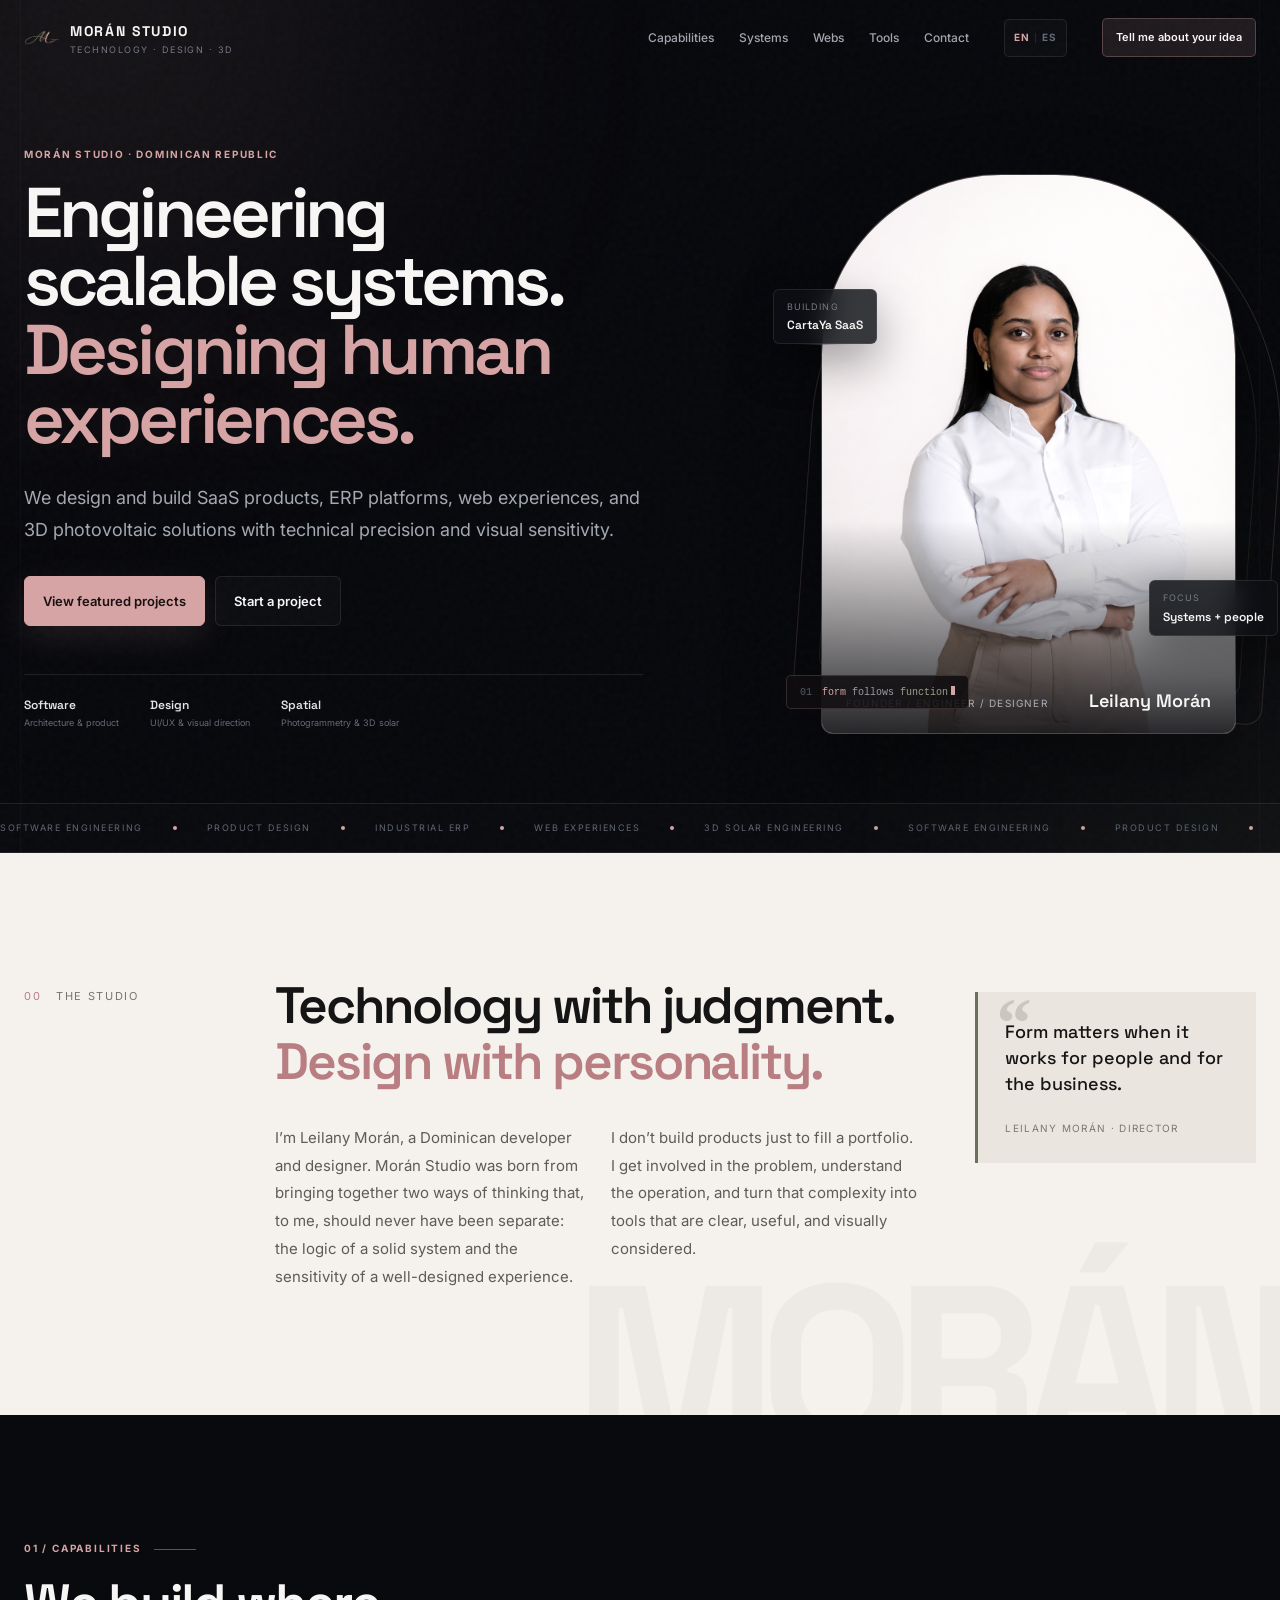
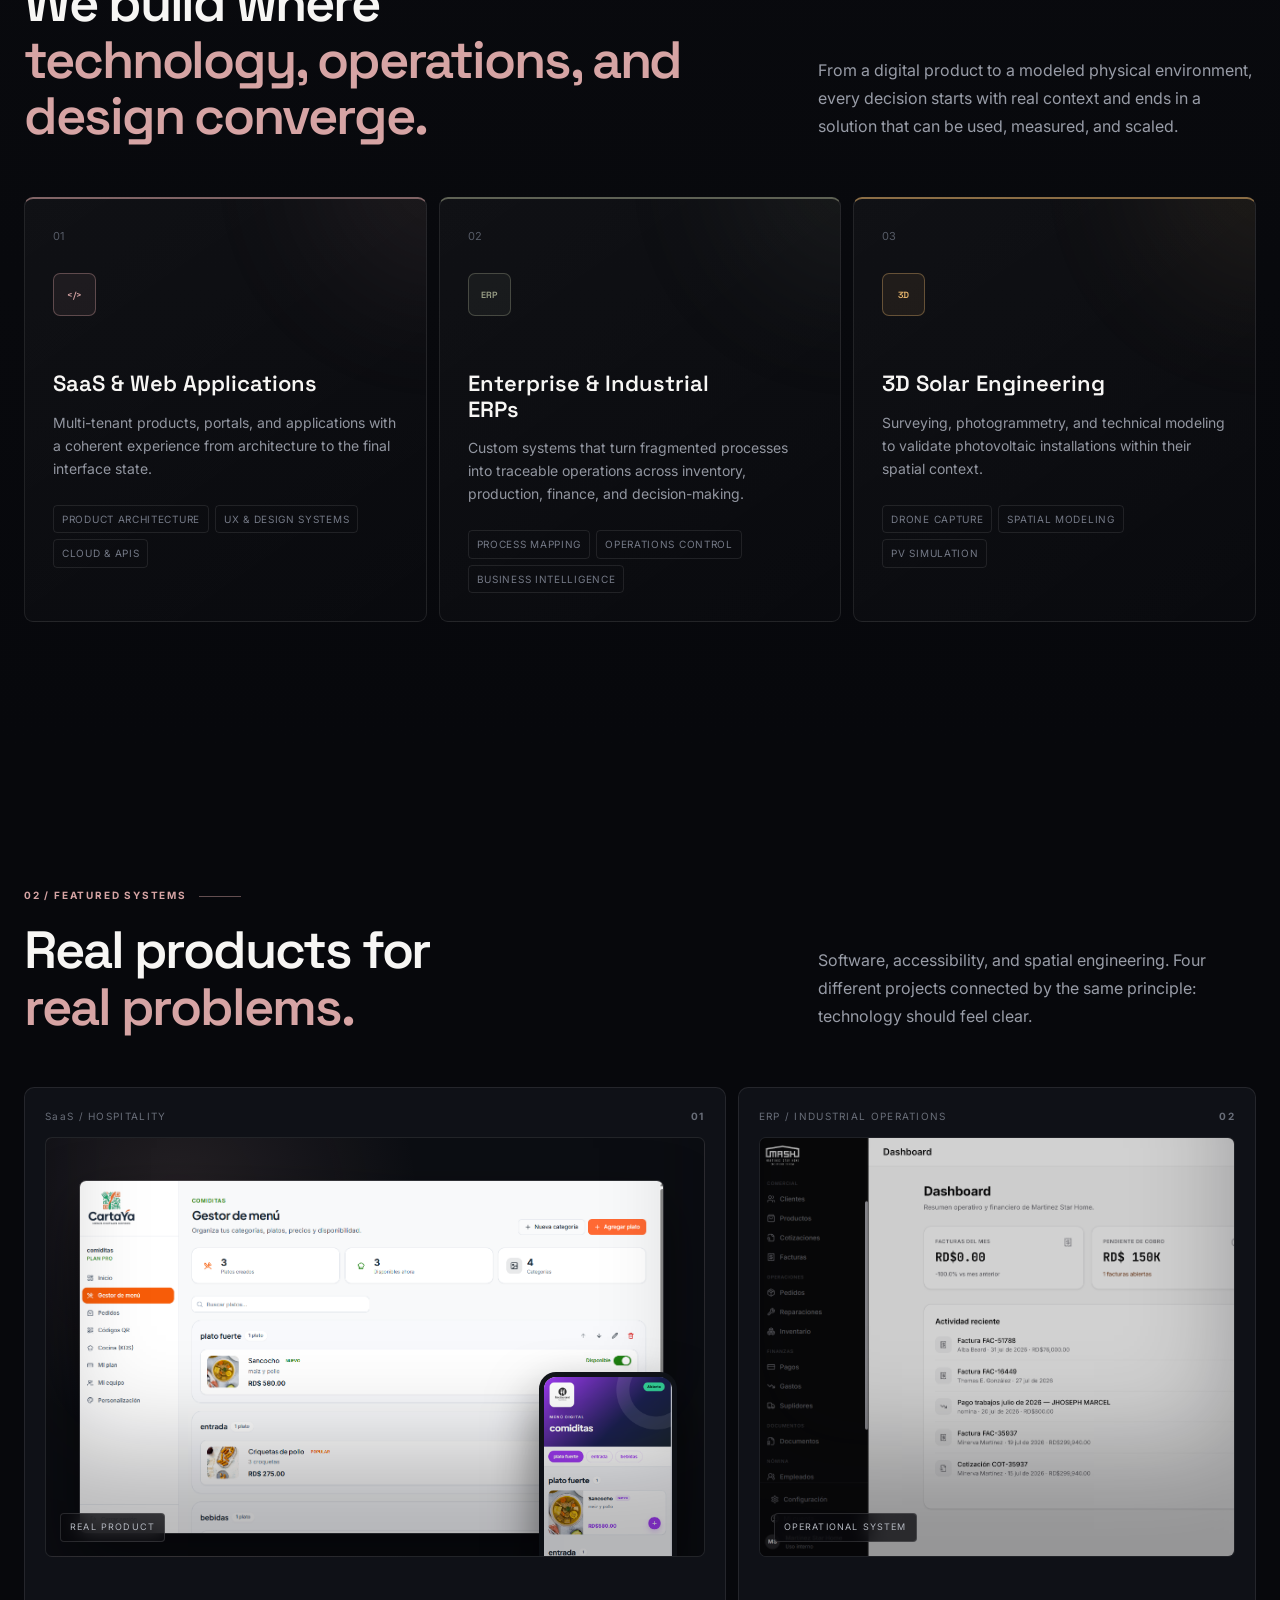
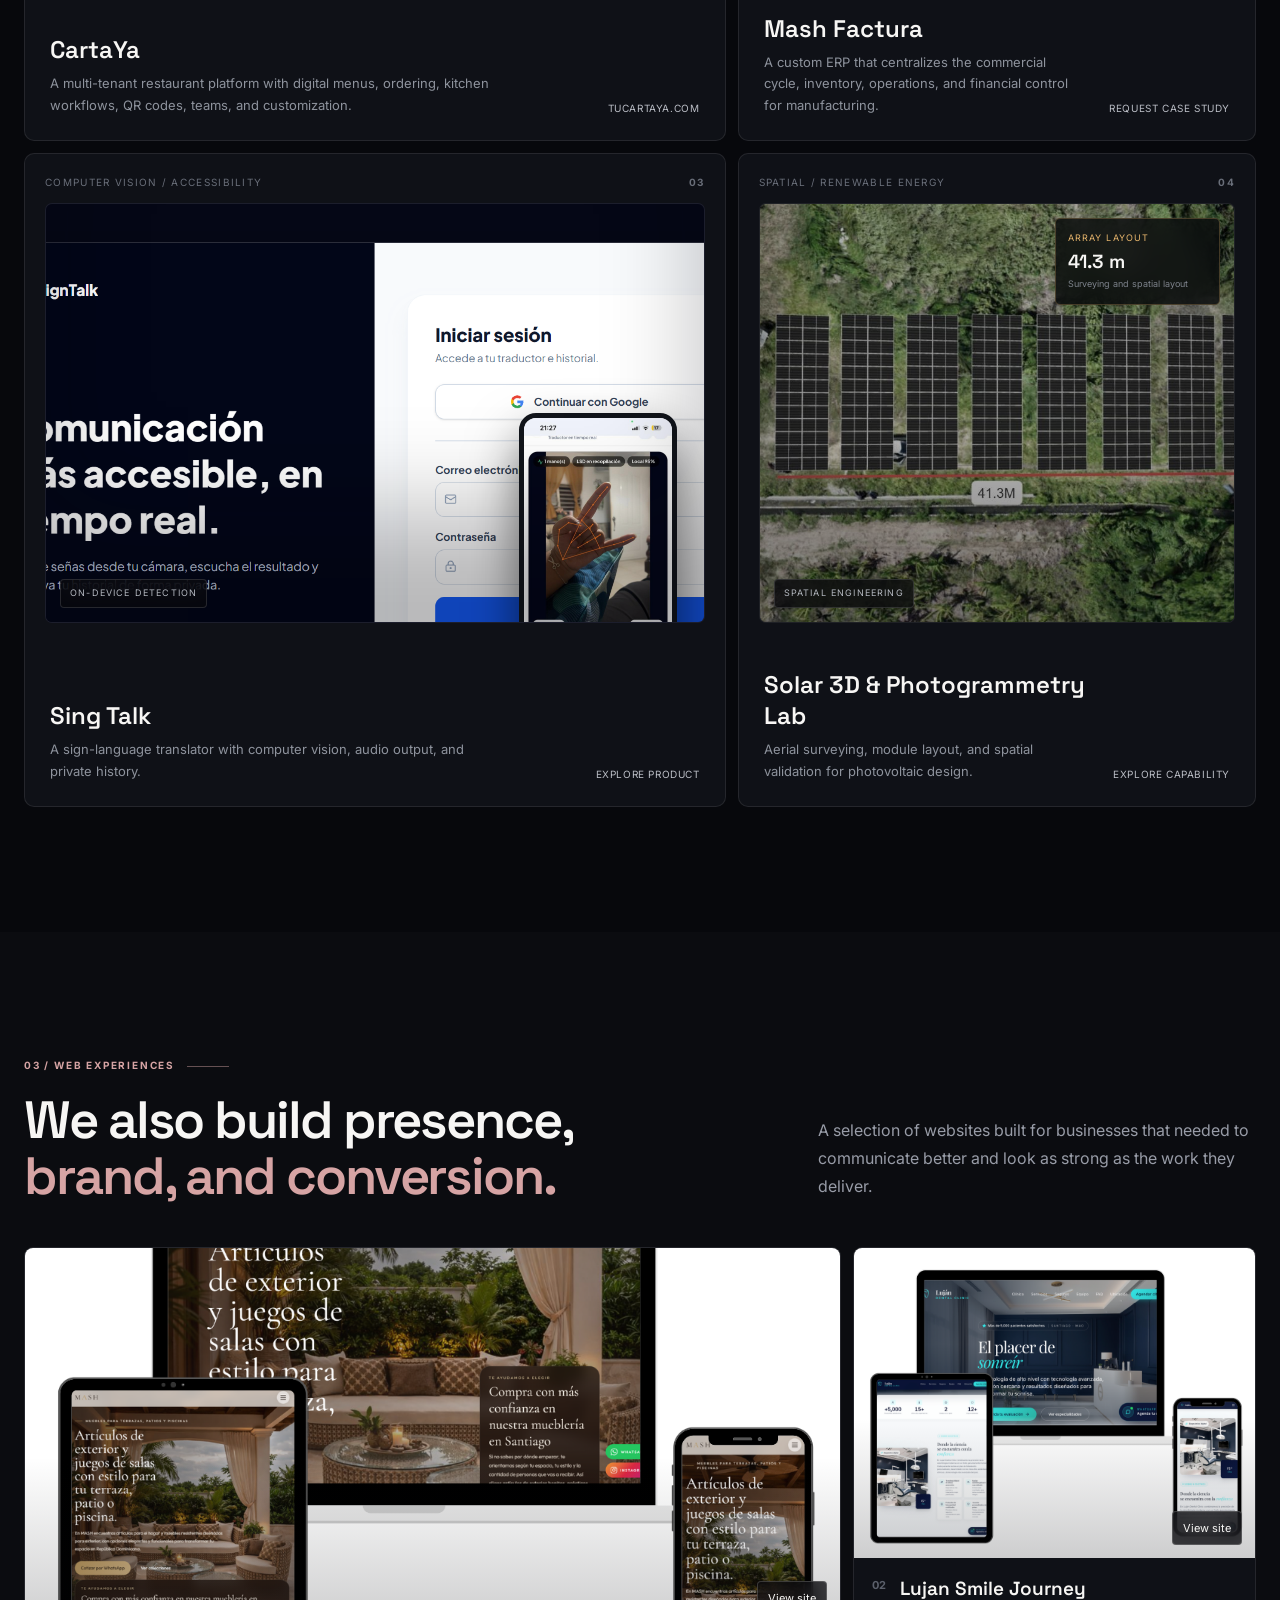
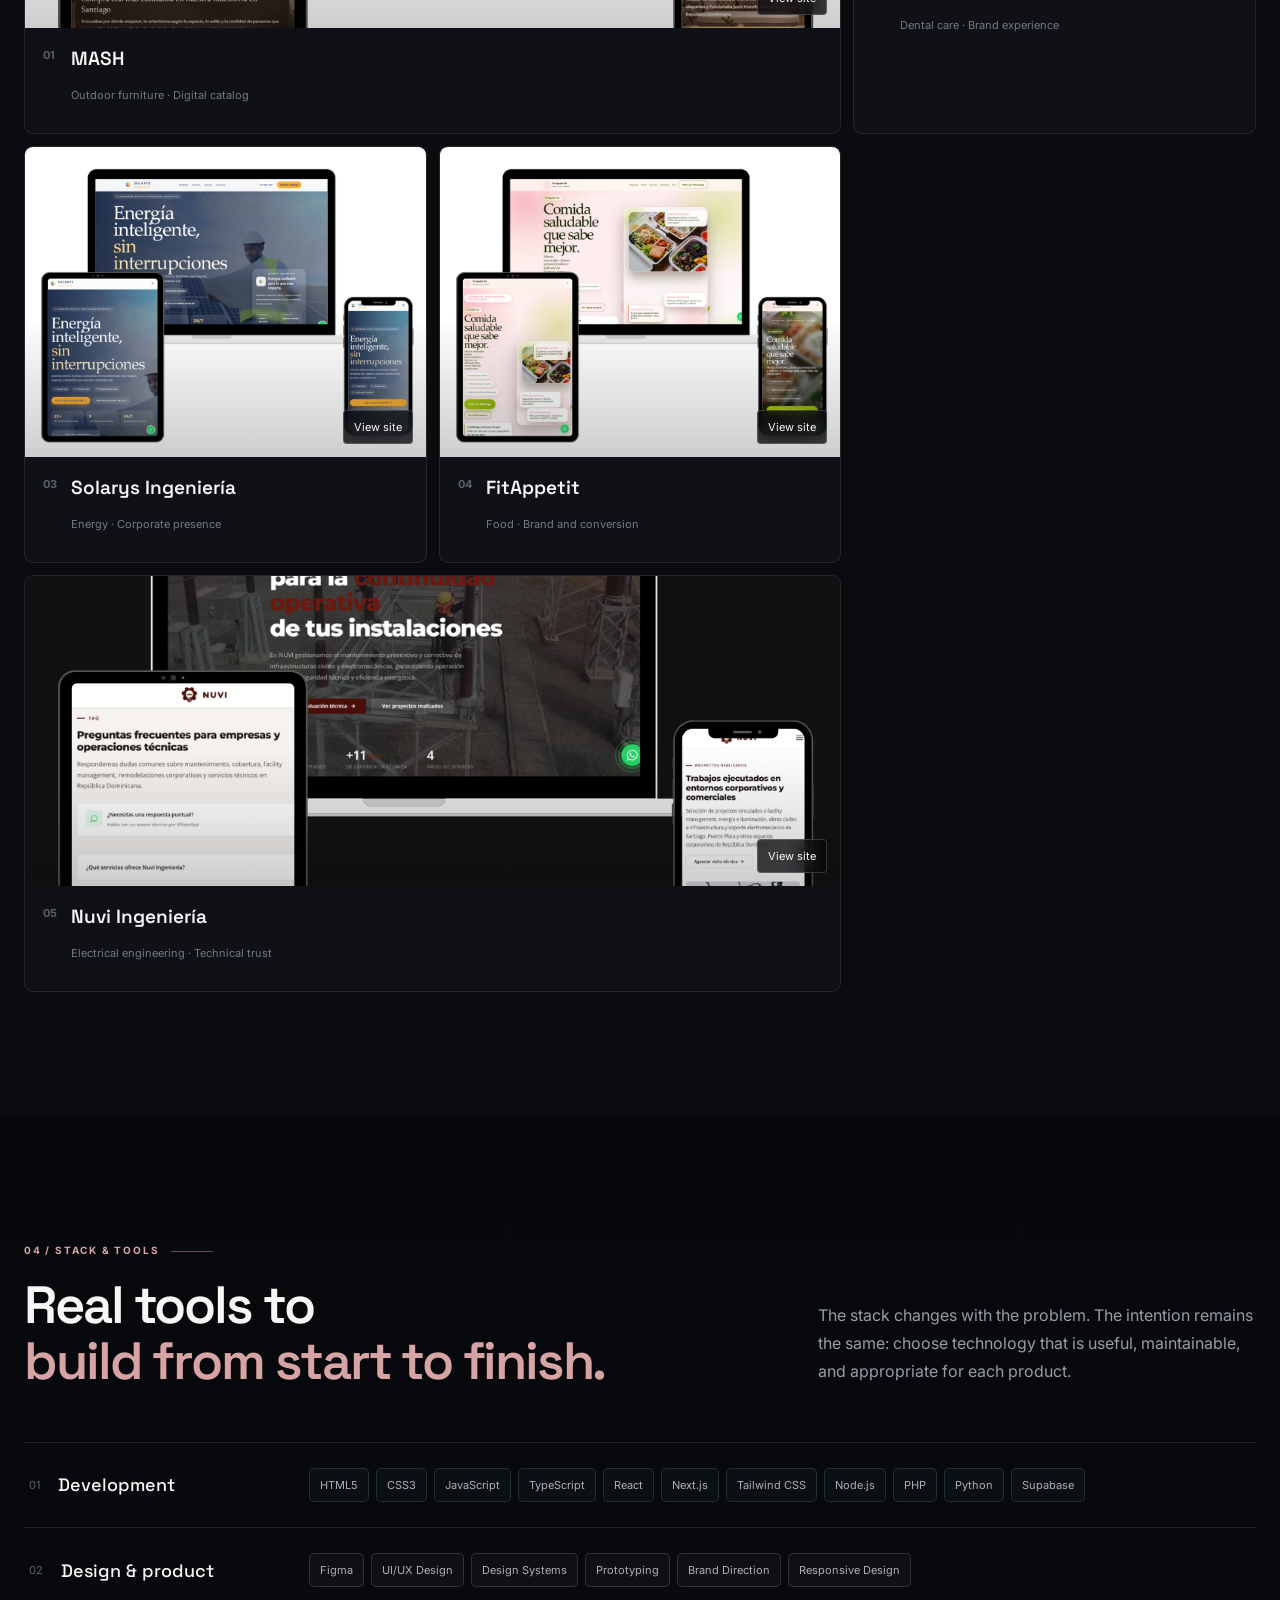
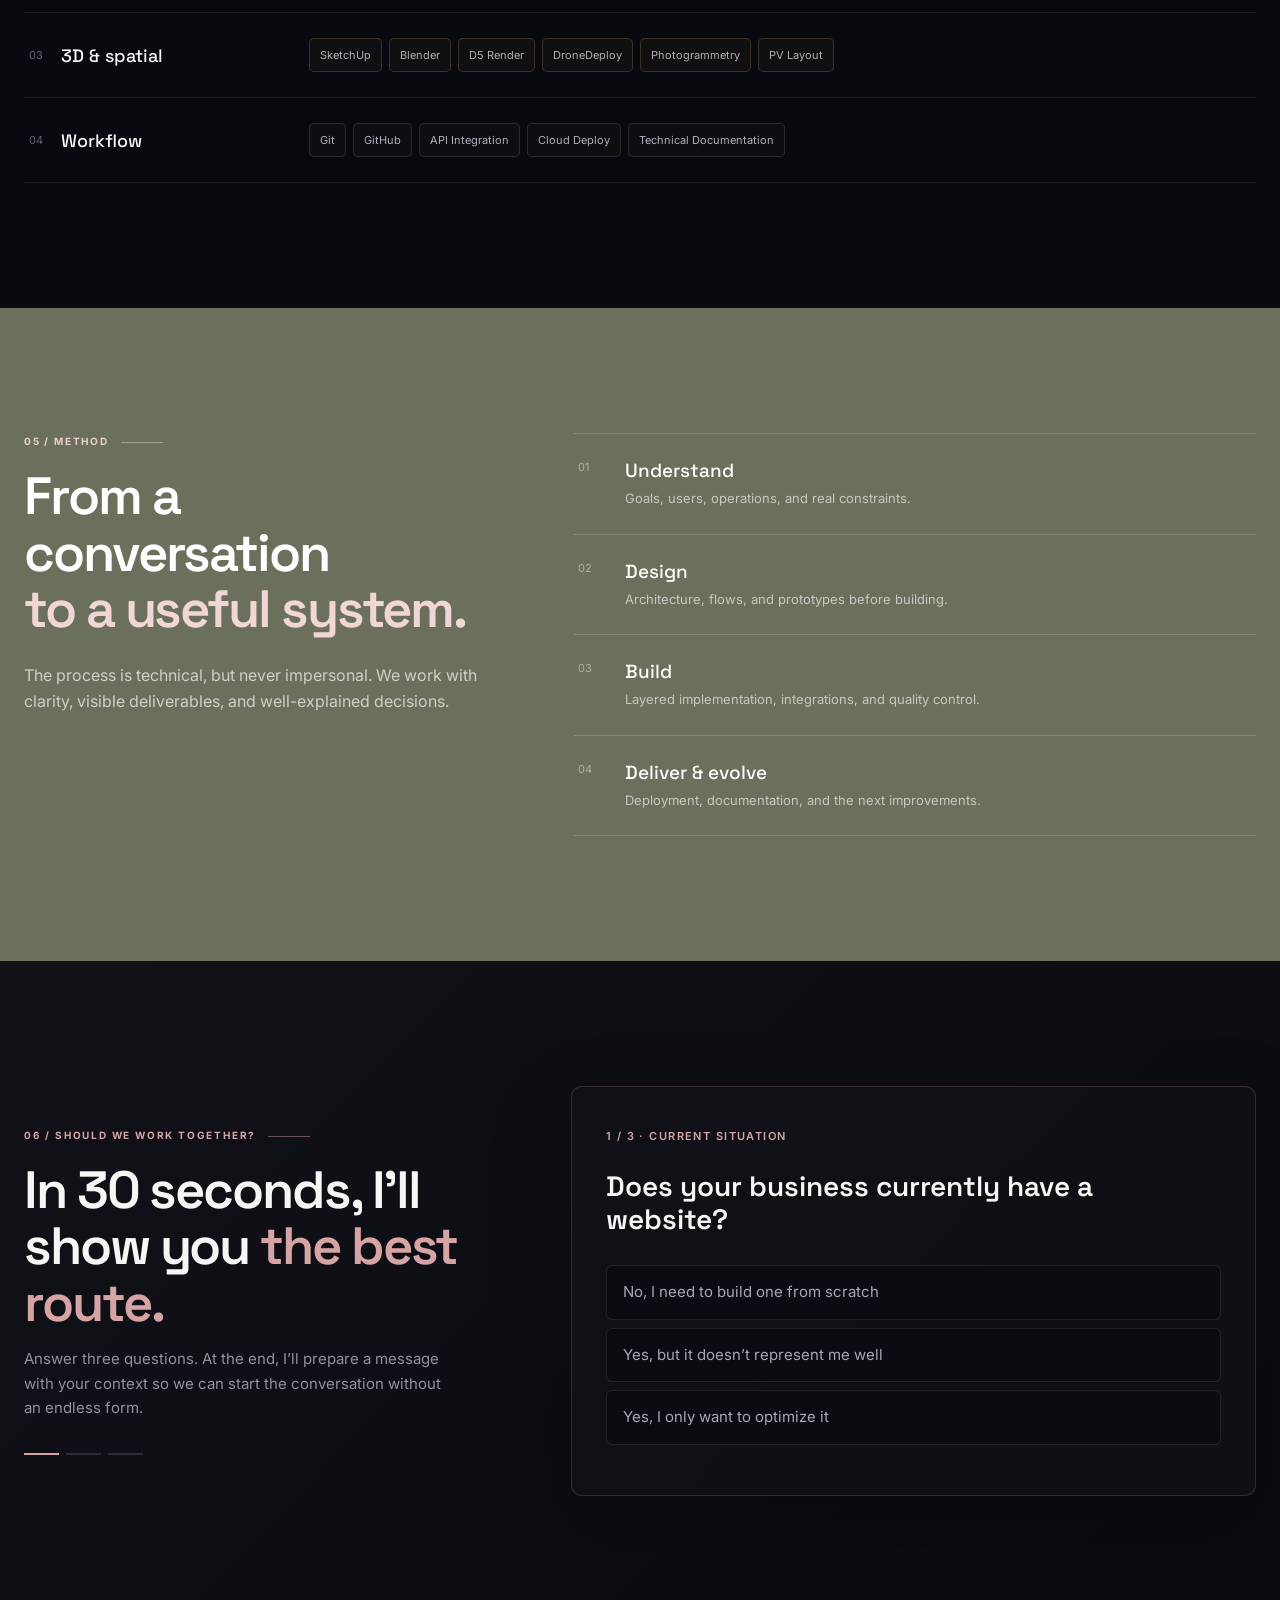
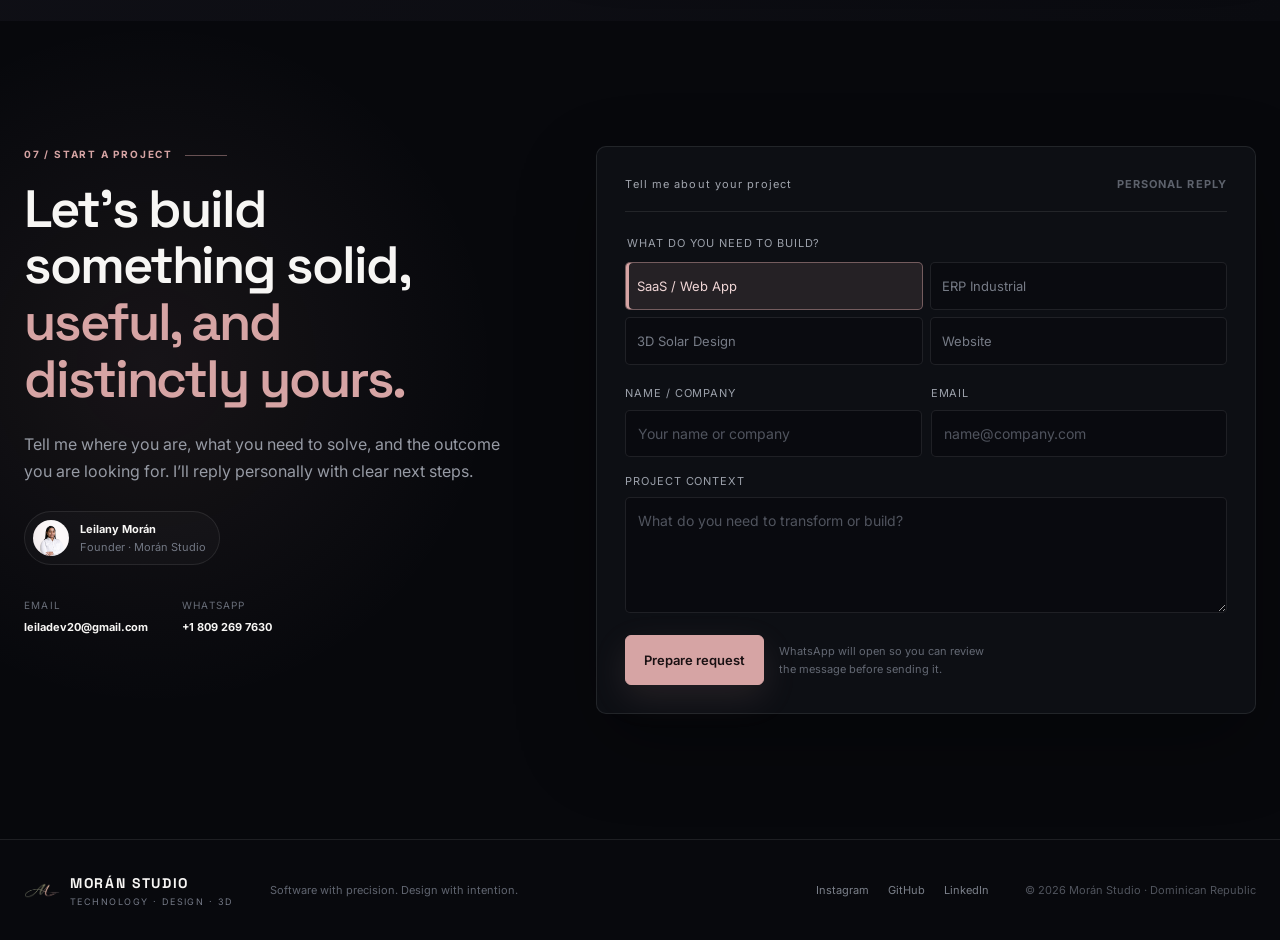
==== commit 0cd9e6ef: "Polish responsive typography and remove decorative arrows" ====
--- a/index.html
+++ b/index.html
@@ -36,7 +36,7 @@
         <a href="#contacto">Contacto</a>
       </nav>
       <button class="language-toggle" type="button" aria-label="Change language to Spanish" data-lang-toggle><span data-lang-en>EN</span><i></i><span data-lang-es>ES</span></button>
-      <a class="nav-cta" href="#quiz">Cuéntame tu idea <span>↗</span></a>
+      <a class="nav-cta" href="#quiz">Cuéntame tu idea</a>
     </div>
   </header>
 
@@ -50,7 +50,7 @@
           <h1>Engineering scalable systems. <em>Designing human experiences.</em></h1>
           <p class="hero-lead">Diseñamos e implementamos productos SaaS, plataformas ERP, experiencias web y soluciones 3D fotovoltaicas con precisión técnica y sensibilidad visual.</p>
           <div class="hero-actions">
-            <a class="button button--rose" href="#proyectos">Ver proyectos destacados <span>↓</span></a>
+            <a class="button button--rose" href="#proyectos">Ver proyectos destacados</a>
             <a class="button button--ghost" href="#contacto">Iniciar proyecto</a>
           </div>
           <div class="hero-proof">
@@ -104,27 +104,27 @@
     <section class="featured section" id="proyectos">
       <div class="shell">
         <header class="section-head" data-reveal><div><span class="section-index">02 / SISTEMAS DESTACADOS</span><h2>Productos reales para<br><em>problemas reales.</em></h2></div><p>Software, accesibilidad e ingeniería espacial. Cuatro proyectos distintos unidos por el mismo principio: que la tecnología se sienta clara.</p></header>
-        <p class="mobile-swipe">Desliza para explorar los proyectos →</p>
+        <p class="mobile-swipe">Desliza para explorar los proyectos</p>
         <div class="featured-grid">
           <article class="case case--wide" data-reveal>
             <div class="case-top"><span>SaaS / HOSPITALITY</span><b>01</b></div>
             <div class="case-media case-media--cartaya"><img class="case-screen" src="./assets/projects/cartaya-dashboard.png" alt="Panel de gestión de CartaYa"><img class="case-phone" src="./assets/projects/cartaya-customer-menu.png" alt="Menú cliente de CartaYa"><span class="case-status">PRODUCTO REAL</span></div>
-            <div class="case-copy"><div><h3>CartaYa</h3><p>Plataforma multi-tenant para restaurantes con menú digital, pedidos, cocina, códigos QR, equipos y personalización.</p></div><a href="https://tucartaya.com" target="_blank" rel="noreferrer">tucartaya.com ↗</a></div>
+            <div class="case-copy"><div><h3>CartaYa</h3><p>Plataforma multi-tenant para restaurantes con menú digital, pedidos, cocina, códigos QR, equipos y personalización.</p></div><a href="https://tucartaya.com" target="_blank" rel="noreferrer">tucartaya.com</a></div>
           </article>
           <article class="case" data-reveal data-delay="1">
             <div class="case-top"><span>ERP / INDUSTRIAL OPERATIONS</span><b>02</b></div>
             <div class="case-media case-media--erp"><img src="./assets/projects/mash-factura-dashboard.png" alt="Dashboard del ERP Mash Factura"><span class="case-status">SISTEMA OPERATIVO</span></div>
-            <div class="case-copy"><div><h3>Mash Factura</h3><p>ERP para centralizar el ciclo comercial, inventario, operación y control financiero de manufactura.</p></div><a href="#contacto">Solicitar caso →</a></div>
+            <div class="case-copy"><div><h3>Mash Factura</h3><p>ERP para centralizar el ciclo comercial, inventario, operación y control financiero de manufactura.</p></div><a href="#contacto">Solicitar caso</a></div>
           </article>
           <article class="case" data-reveal>
             <div class="case-top"><span>COMPUTER VISION / ACCESSIBILITY</span><b>03</b></div>
             <div class="case-media case-media--sing"><img class="case-screen" src="./assets/projects/singtalk-login.png" alt="Inicio de sesión de Sing Talk"><img class="case-phone" src="./assets/projects/singtalk-live-translation.jpg" alt="Sing Talk traduciendo una seña en tiempo real"><span class="case-status">DETECCIÓN LOCAL</span></div>
-            <div class="case-copy"><div><h3>Sing Talk</h3><p>Traductor de lengua de señas con visión por computadora, audio e historial privado.</p></div><a href="#contacto">Explorar producto →</a></div>
+            <div class="case-copy"><div><h3>Sing Talk</h3><p>Traductor de lengua de señas con visión por computadora, audio e historial privado.</p></div><a href="#contacto">Explorar producto</a></div>
           </article>
           <article class="case case--wide" data-reveal data-delay="1">
             <div class="case-top"><span>SPATIAL / RENEWABLE ENERGY</span><b>04</b></div>
             <div class="case-media case-media--solar"><img src="./assets/projects/solar-aerial-layout.jpg" alt="Diseño fotovoltaico sobre captura aérea"><div class="solar-hud"><span>ARRAY LAYOUT</span><strong>41.3 m</strong><small>Levantamiento y disposición espacial</small></div><span class="case-status case-status--amber">INGENIERÍA ESPACIAL</span></div>
-            <div class="case-copy"><div><h3>Solar 3D & Photogrammetry Lab</h3><p>Levantamiento aéreo, disposición de módulos y validación espacial para diseño fotovoltaico.</p></div><a href="#contacto">Explorar capacidad →</a></div>
+            <div class="case-copy"><div><h3>Solar 3D & Photogrammetry Lab</h3><p>Levantamiento aéreo, disposición de módulos y validación espacial para diseño fotovoltaico.</p></div><a href="#contacto">Explorar capacidad</a></div>
           </article>
         </div>
       </div>
@@ -133,13 +133,13 @@
     <section class="web-work section" id="webs">
       <div class="shell">
         <header class="section-head section-head--compact" data-reveal><div><span class="section-index">03 / EXPERIENCIAS WEB</span><h2>También construimos presencia,<br><em>marca y conversión.</em></h2></div><p>Una selección de páginas desarrolladas para negocios que necesitaban comunicar mejor y verse a la altura de su trabajo.</p></header>
-        <p class="mobile-swipe">Desliza para ver más trabajos →</p>
+        <p class="mobile-swipe">Desliza para ver más trabajos</p>
         <div class="web-grid">
-          <article class="web-card web-card--large" data-reveal><a href="https://mashoficial.com" target="_blank" rel="noreferrer"><div class="web-image"><img src="./assets/images/project-mash-home.png" alt="Sitio web MASH" loading="lazy"><span>Ver sitio ↗</span></div><div class="web-info"><b>01</b><h3>MASH</h3><p>Mobiliario exterior · Catálogo digital</p></div></a></article>
-          <article class="web-card" data-reveal data-delay="1"><a href="https://leilameca.github.io/lujan-smile-journey/" target="_blank" rel="noreferrer"><div class="web-image"><img src="./assets/images/project-lujan-preview.png" alt="Sitio web Lujan Smile Journey" loading="lazy"><span>Ver sitio ↗</span></div><div class="web-info"><b>02</b><h3>Lujan Smile Journey</h3><p>Salud dental · Experiencia de marca</p></div></a></article>
-          <article class="web-card" data-reveal><a href="https://solarysrd.com" target="_blank" rel="noreferrer"><div class="web-image"><img src="./assets/images/project-solarys-preview.png" alt="Sitio web Solarys Ingeniería" loading="lazy"><span>Ver sitio ↗</span></div><div class="web-info"><b>03</b><h3>Solarys Ingeniería</h3><p>Energía · Presencia corporativa</p></div></a></article>
-          <article class="web-card" data-reveal data-delay="1"><a href="https://leilameca.github.io/fitappetitrd/" target="_blank" rel="noreferrer"><div class="web-image"><img src="./assets/images/project-fitappetit-preview.png" alt="Sitio web FitAppetit" loading="lazy"><span>Ver sitio ↗</span></div><div class="web-info"><b>04</b><h3>FitAppetit</h3><p>Alimentos · Marca y conversión</p></div></a></article>
-          <article class="web-card web-card--wide" data-reveal><a href="https://nuvingenieria.com/" target="_blank" rel="noreferrer"><div class="web-image"><img src="./assets/images/project-nuvi-preview.png" alt="Sitio web Nuvi Ingeniería" loading="lazy"><span>Ver sitio ↗</span></div><div class="web-info"><b>05</b><h3>Nuvi Ingeniería</h3><p>Ingeniería eléctrica · Confianza técnica</p></div></a></article>
+          <article class="web-card web-card--large" data-reveal><a href="https://mashoficial.com" target="_blank" rel="noreferrer"><div class="web-image"><img src="./assets/images/project-mash-home.png" alt="Sitio web MASH" loading="lazy"><span>Ver sitio</span></div><div class="web-info"><b>01</b><h3>MASH</h3><p>Mobiliario exterior · Catálogo digital</p></div></a></article>
+          <article class="web-card" data-reveal data-delay="1"><a href="https://leilameca.github.io/lujan-smile-journey/" target="_blank" rel="noreferrer"><div class="web-image"><img src="./assets/images/project-lujan-preview.png" alt="Sitio web Lujan Smile Journey" loading="lazy"><span>Ver sitio</span></div><div class="web-info"><b>02</b><h3>Lujan Smile Journey</h3><p>Salud dental · Experiencia de marca</p></div></a></article>
+          <article class="web-card" data-reveal><a href="https://solarysrd.com" target="_blank" rel="noreferrer"><div class="web-image"><img src="./assets/images/project-solarys-preview.png" alt="Sitio web Solarys Ingeniería" loading="lazy"><span>Ver sitio</span></div><div class="web-info"><b>03</b><h3>Solarys Ingeniería</h3><p>Energía · Presencia corporativa</p></div></a></article>
+          <article class="web-card" data-reveal data-delay="1"><a href="https://leilameca.github.io/fitappetitrd/" target="_blank" rel="noreferrer"><div class="web-image"><img src="./assets/images/project-fitappetit-preview.png" alt="Sitio web FitAppetit" loading="lazy"><span>Ver sitio</span></div><div class="web-info"><b>04</b><h3>FitAppetit</h3><p>Alimentos · Marca y conversión</p></div></a></article>
+          <article class="web-card web-card--wide" data-reveal><a href="https://nuvingenieria.com/" target="_blank" rel="noreferrer"><div class="web-image"><img src="./assets/images/project-nuvi-preview.png" alt="Sitio web Nuvi Ingeniería" loading="lazy"><span>Ver sitio</span></div><div class="web-info"><b>05</b><h3>Nuvi Ingeniería</h3><p>Ingeniería eléctrica · Confianza técnica</p></div></a></article>
         </div>
       </div>
     </section>
@@ -170,7 +170,7 @@
           <div class="quiz-step is-active" data-step="0"><span>1 / 3 · SITUACIÓN</span><h3>¿Tu negocio tiene web actualmente?</h3><div class="quiz-options"><button type="button" data-next="1">No, necesito crear una desde cero</button><button type="button" data-next="1">Sí, pero no me representa bien</button><button type="button" data-next="1">Sí, solo quiero optimizarla</button></div></div>
           <div class="quiz-step" data-step="1"><span>2 / 3 · OBJETIVO</span><h3>¿Qué quieres lograr con tu web?</h3><div class="quiz-options"><button type="button" data-next="2">Vender más productos o servicios</button><button type="button" data-next="2">Generar confianza y presencia de marca</button><button type="button" data-next="2">Captar clientes sin pagar publicidad</button></div></div>
           <div class="quiz-step" data-step="2"><span>3 / 3 · TIEMPO</span><h3>¿Cuándo quieres tener tu web lista?</h3><div class="quiz-options"><button type="button">Lo antes posible, es urgente</button><button type="button">En el próximo mes</button><button type="button">Sin prisa, lo quiero bien hecho</button></div></div>
-          <div class="quiz-step quiz-result" data-step="result"><div class="result-check">✓</div><span>CONTEXTO COMPLETO</span><h3>Listo. Ya sé por dónde empezar.</h3><p>Tu mensaje incluirá las respuestas para que podamos ir directo a lo importante.</p><a class="button button--rose" href="https://wa.me/18092697630" target="_blank" rel="noreferrer" data-quiz-whatsapp>Hablar con Leilany ↗</a><button class="quiz-restart" type="button" data-quiz-restart>Volver a empezar</button></div>
+          <div class="quiz-step quiz-result" data-step="result"><div class="result-check">✓</div><span>CONTEXTO COMPLETO</span><h3>Listo. Ya sé por dónde empezar.</h3><p>Tu mensaje incluirá las respuestas para que podamos ir directo a lo importante.</p><a class="button button--rose" href="https://wa.me/18092697630" target="_blank" rel="noreferrer" data-quiz-whatsapp>Hablar con Leilany</a><button class="quiz-restart" type="button" data-quiz-restart>Volver a empezar</button></div>
         </div>
       </div>
     </section>
@@ -178,7 +178,7 @@
     <section class="contact section" id="contacto">
       <div class="shell contact-grid">
         <div class="contact-copy" data-reveal><span class="section-index">07 / INICIAR PROYECTO</span><h2>Hagamos algo sólido,<br><em>útil y muy tuyo.</em></h2><p>Cuéntame dónde estás, qué necesitas resolver y qué resultado buscas. Te responderé personalmente con próximos pasos claros.</p><div class="contact-person"><img src="./assets/images/profile-leilany-about.png" alt="Leilany Morán"><div><strong>Leilany Morán</strong><span>Fundadora · Morán Studio</span></div></div><div class="contact-links"><a href="mailto:leiladev20@gmail.com"><span>Email</span><b>leiladev20@gmail.com</b></a><a href="https://wa.me/18092697630" target="_blank" rel="noreferrer"><span>WhatsApp</span><b>+1 809 269 7630</b></a></div></div>
-        <form class="quote-form" data-quote-form data-reveal data-delay="1"><div class="form-head"><span>Cuéntame tu proyecto</span><b>RESPUESTA PERSONAL</b></div><fieldset><legend>¿Qué necesitas construir?</legend><div class="service-options"><label><input type="radio" name="service" value="SaaS / Aplicación web" checked><span>SaaS / Web App</span></label><label><input type="radio" name="service" value="ERP industrial"><span>ERP Industrial</span></label><label><input type="radio" name="service" value="Diseño 3D Solar"><span>Diseño 3D Solar</span></label><label><input type="radio" name="service" value="Página web"><span>Página web</span></label></div></fieldset><div class="field-row"><label>Nombre / Empresa<input name="name" type="text" placeholder="Tu nombre o empresa" autocomplete="name" required></label><label>Email<input name="email" type="email" placeholder="nombre@empresa.com" autocomplete="email" required></label></div><label>Contexto del proyecto<textarea name="message" rows="4" placeholder="¿Qué necesitas transformar o construir?" required></textarea></label><div class="form-submit"><button class="button button--rose" type="submit">Preparar solicitud ↗</button><small>Se abrirá WhatsApp para que revises el mensaje antes de enviarlo.</small></div></form>
+        <form class="quote-form" data-quote-form data-reveal data-delay="1"><div class="form-head"><span>Cuéntame tu proyecto</span><b>RESPUESTA PERSONAL</b></div><fieldset><legend>¿Qué necesitas construir?</legend><div class="service-options"><label><input type="radio" name="service" value="SaaS / Aplicación web" checked><span>SaaS / Web App</span></label><label><input type="radio" name="service" value="ERP industrial"><span>ERP Industrial</span></label><label><input type="radio" name="service" value="Diseño 3D Solar"><span>Diseño 3D Solar</span></label><label><input type="radio" name="service" value="Página web"><span>Página web</span></label></div></fieldset><div class="field-row"><label>Nombre / Empresa<input name="name" type="text" placeholder="Tu nombre o empresa" autocomplete="name" required></label><label>Email<input name="email" type="email" placeholder="nombre@empresa.com" autocomplete="email" required></label></div><label>Contexto del proyecto<textarea name="message" rows="4" placeholder="¿Qué necesitas transformar o construir?" required></textarea></label><div class="form-submit"><button class="button button--rose" type="submit">Preparar solicitud</button><small>Se abrirá WhatsApp para que revises el mensaje antes de enviarlo.</small></div></form>
       </div>
     </section>
   </main>
--- a/styles.css
+++ b/styles.css
@@ -32,3 +32,4 @@
 
 @media(max-width:760px){body{font-size:16px}.brand strong{font-size:13px}.brand small{font-size:8px}.language-toggle{height:40px;font-size:11px}.section{padding:68px 0}.hero-copy{padding-top:88px}.hero-kicker{font-size:11px}.hero-lead{font-size:17px;line-height:1.65}.hero-proof span{font-size:11px!important}.hero-proof strong{font-size:13px}.portrait-caption{left:18px;right:18px}.portrait-caption span{max-width:150px;font-size:9px}.portrait-caption strong{font-size:17px}.floating-note span{font-size:9px}.floating-note strong{font-size:12px}.section-index{font-size:11px}.section-head>p,.founder-text p,.method header>p,.quiz-intro>p,.contact-copy>p{font-size:16px;line-height:1.7}.founder-quote p{font-size:20px}.service-card{min-height:0;padding:25px}.service-card h3{font-size:25px}.service-card p{font-size:16px}.service-card li{padding:7px 9px;font-size:11px}.mobile-swipe{margin:-15px 0 18px;display:flex;align-items:center;gap:8px;color:var(--rose);font-size:12px;font-weight:600}.featured-grid,.web-grid{width:calc(100vw - 12px);margin-left:0;padding:0 22px 18px 0;display:flex;gap:12px;overflow-x:auto;scroll-snap-type:x mandatory;overscroll-behavior-inline:contain;scrollbar-width:thin;scrollbar-color:var(--rose) rgba(255,255,255,.06)}.featured-grid::-webkit-scrollbar,.web-grid::-webkit-scrollbar{height:4px}.featured-grid::-webkit-scrollbar-thumb,.web-grid::-webkit-scrollbar-thumb{background:var(--rose);border-radius:5px}.case{min-width:0;flex:0 0 min(88vw,430px);scroll-snap-align:start}.web-card,.web-card--large,.web-card--wide{min-width:0;flex:0 0 min(82vw,390px);scroll-snap-align:start}.case-top{font-size:11px}.case-status{font-size:10px}.case-media{height:310px}.case-copy{min-height:205px}.case-copy h3{font-size:26px}.case-copy p{font-size:15px;line-height:1.65}.case-copy a{font-size:12px}.web-info h3{font-size:21px}.web-info p{font-size:13px}.web-info b{font-size:11px}.tool-group-title h3{font-size:21px}.tool-list{gap:9px}.tool-list span{padding:9px 12px;font-size:13px}.method-steps h3{font-size:21px}.method-steps p{font-size:15px}.quiz-card{min-height:450px}.quiz-step h3{font-size:26px}.quiz-options button{font-size:15px}.contact-person strong{font-size:13px}.contact-person span{font-size:11px}.contact-links b{font-size:14px}.quote-form{padding:21px}.form-head{font-size:11px}.service-options span{font-size:14px}.quote-form input,.quote-form textarea{min-height:48px;font-size:16px}.quote-form textarea{min-height:130px}.form-submit small{font-size:12px;line-height:1.55}.site-footer nav a,.site-footer .shell>small{font-size:12px}}
 @media(max-width:380px){.hero-proof{display:grid;grid-template-columns:repeat(3,1fr)}.hero-proof span{font-size:10px!important}.portrait-stage{height:400px}.case{flex-basis:90vw}.web-card,.web-card--large,.web-card--wide{flex-basis:86vw}.case-media{height:270px}.case-copy{min-height:220px}.case-copy p{font-size:14px}.section-head h2,.method h2,.contact h2,.founder h2,.quiz h2{font-size:32px}.brand small{display:none}}
+.quiz-options button:after{content:none}
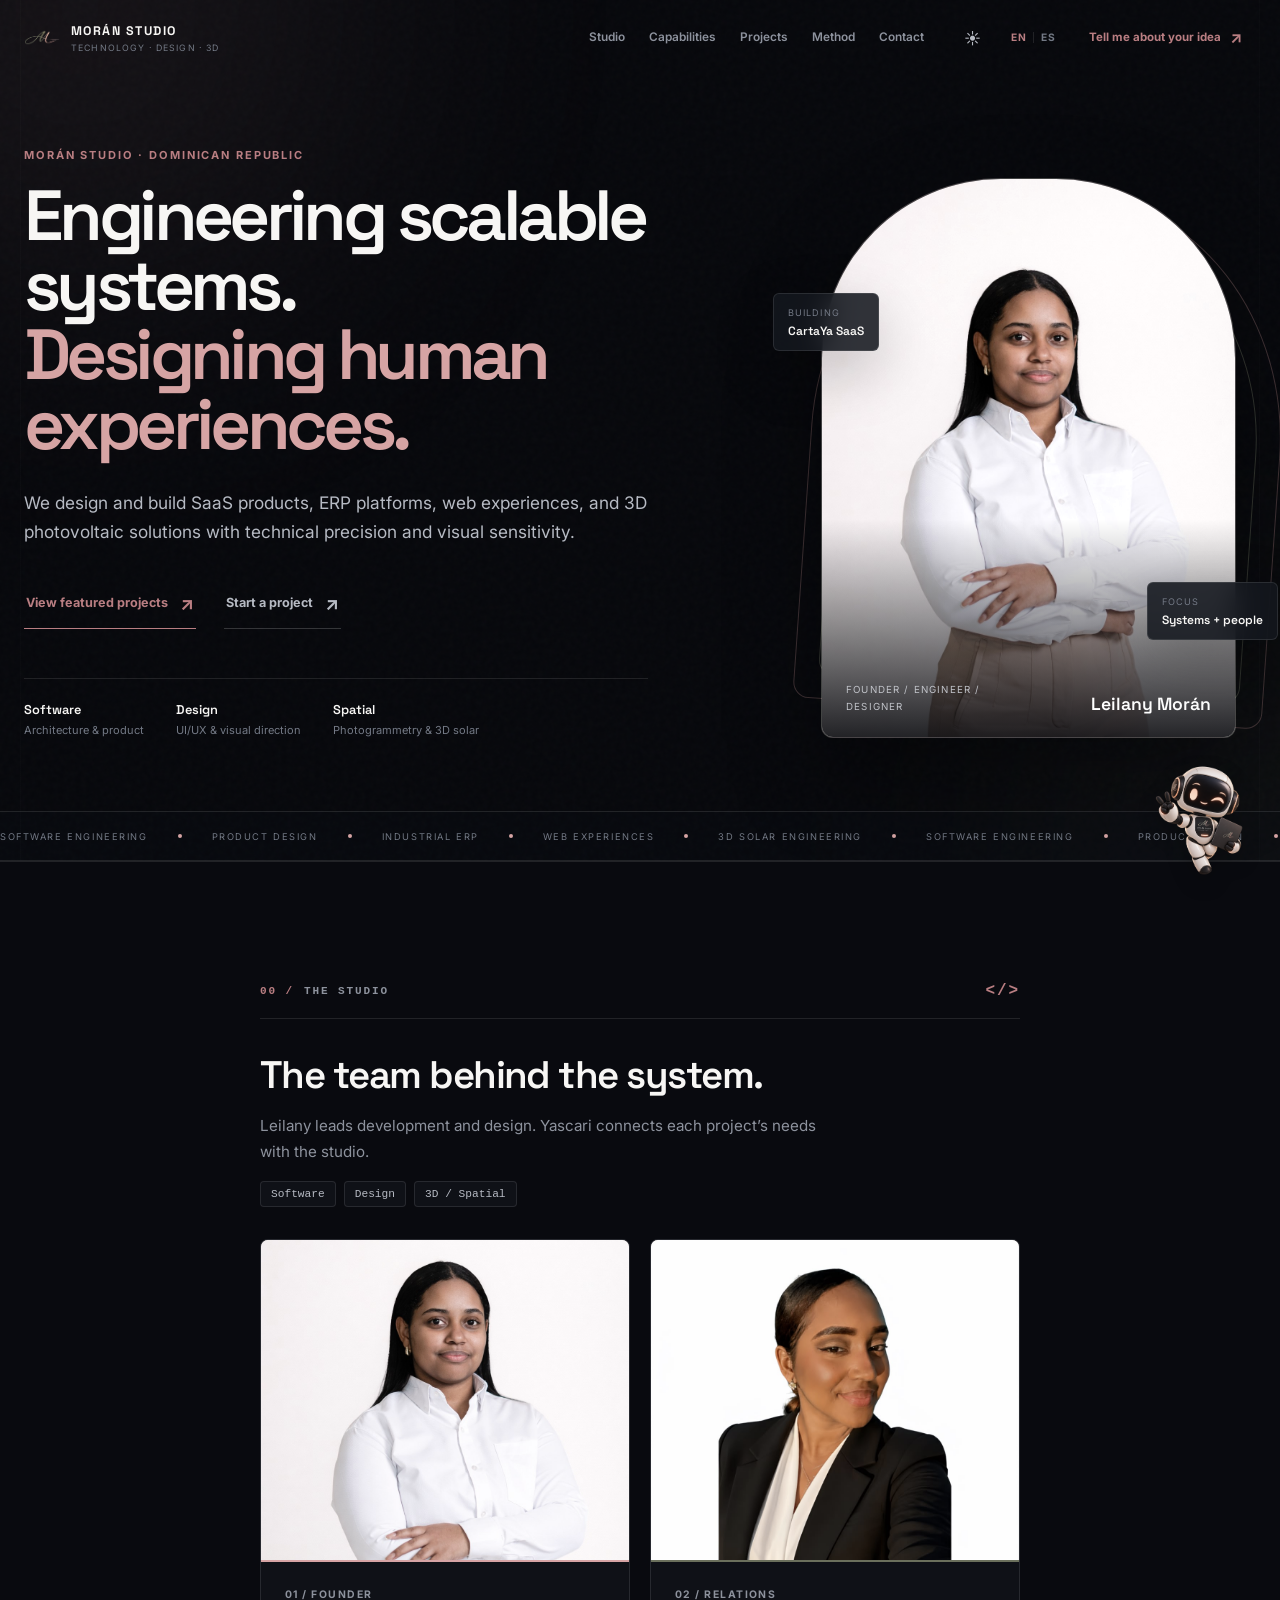
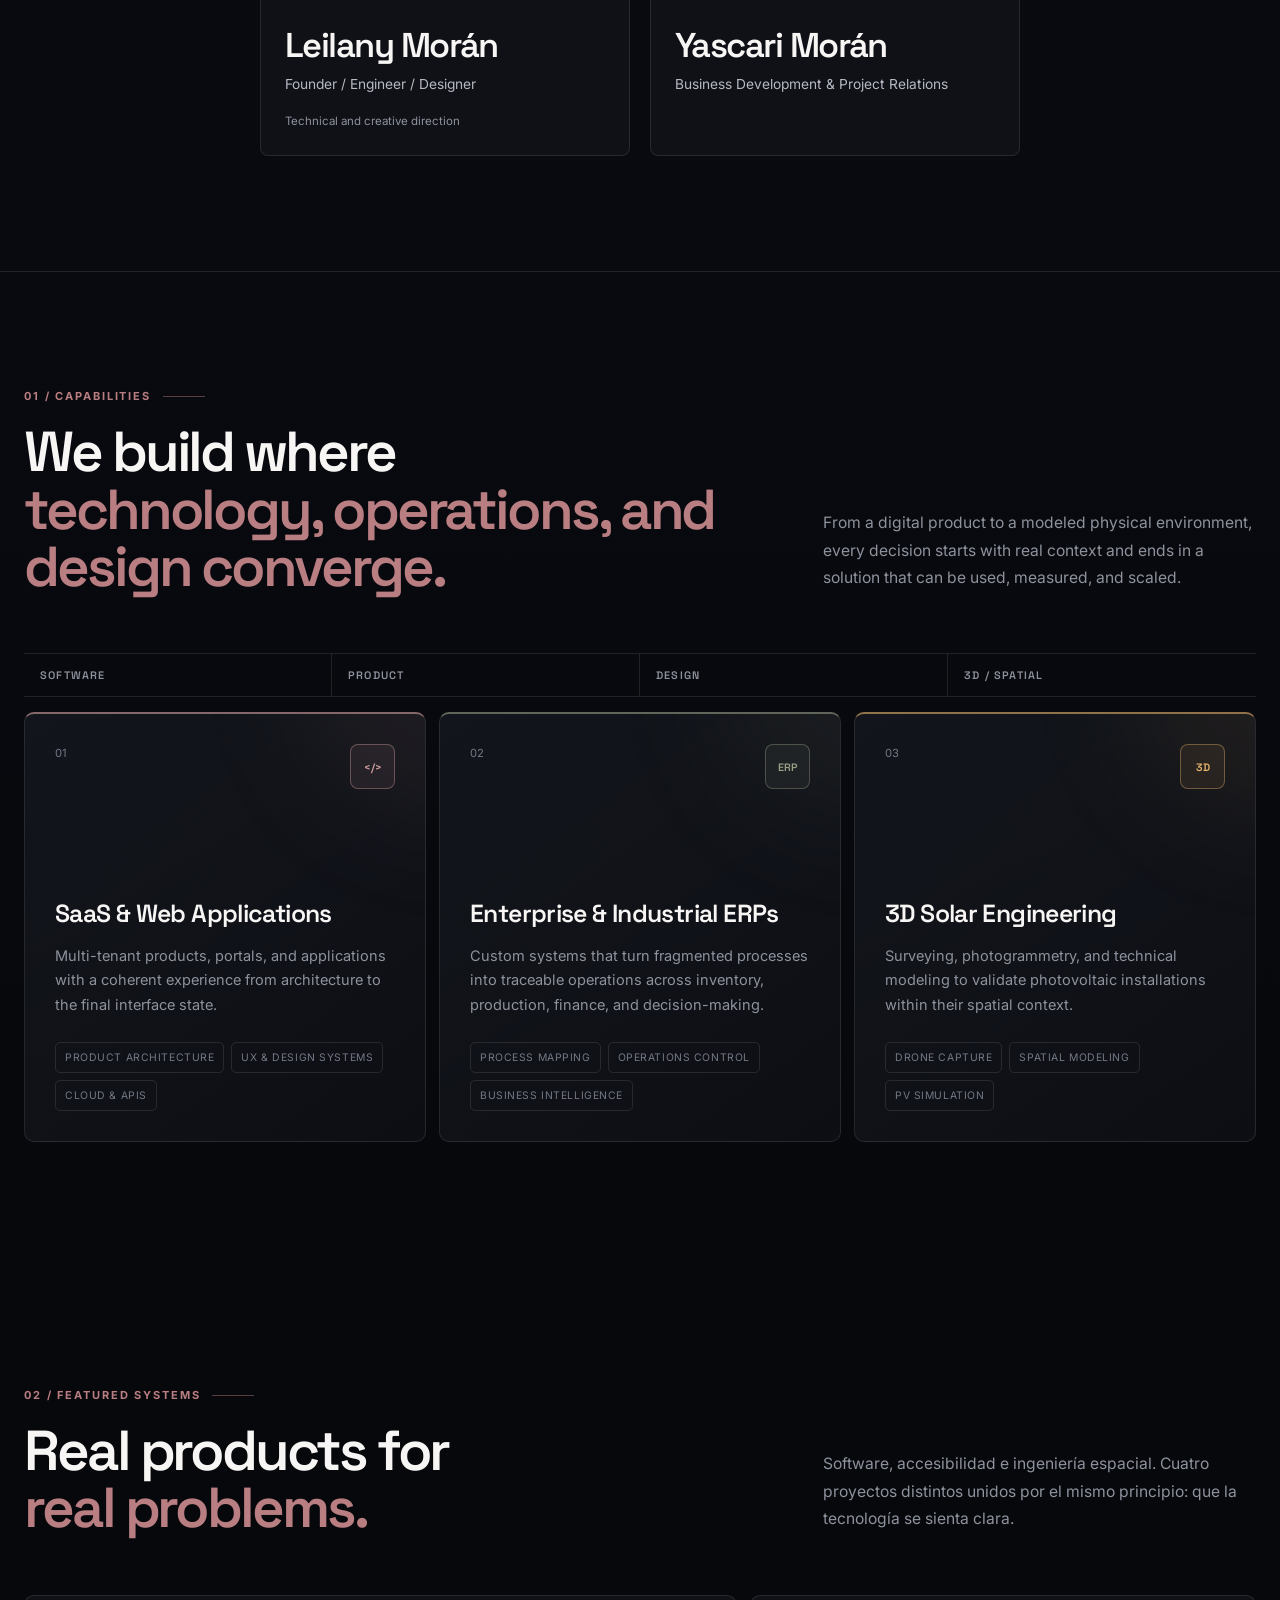
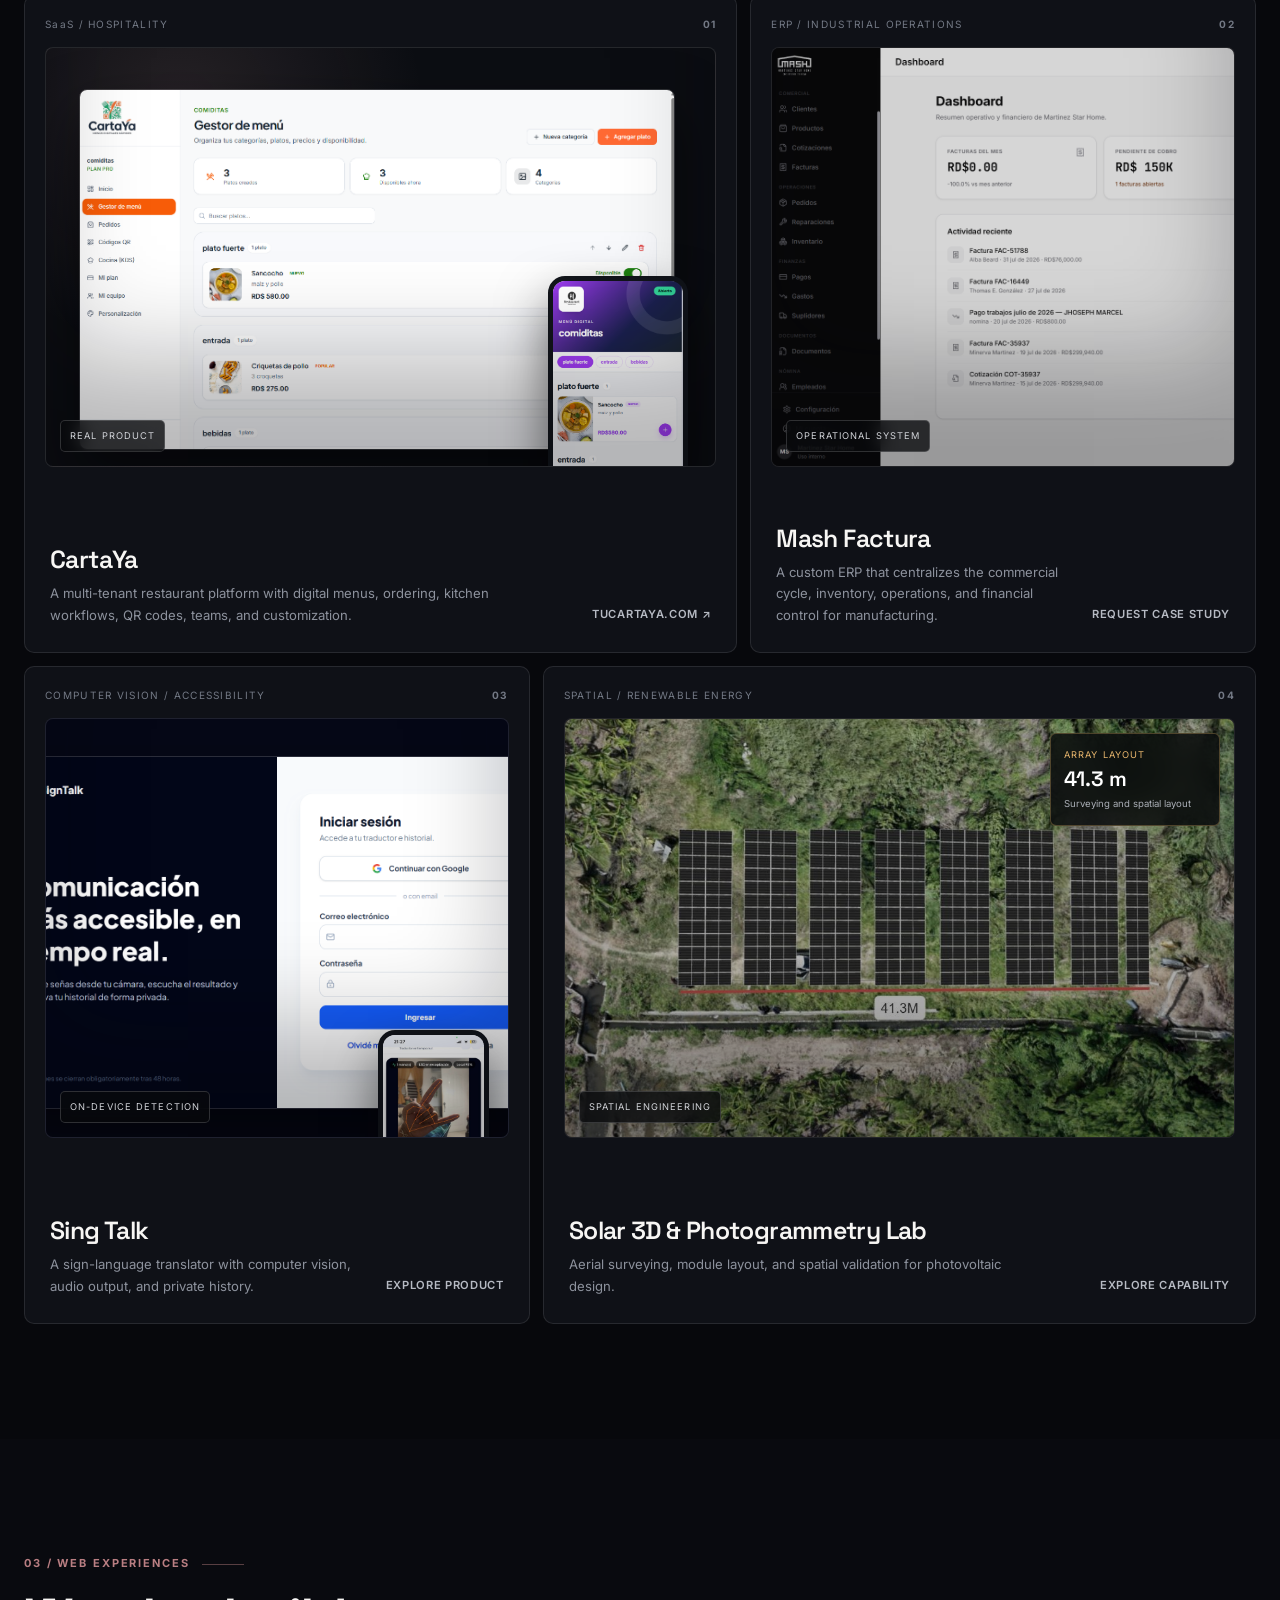
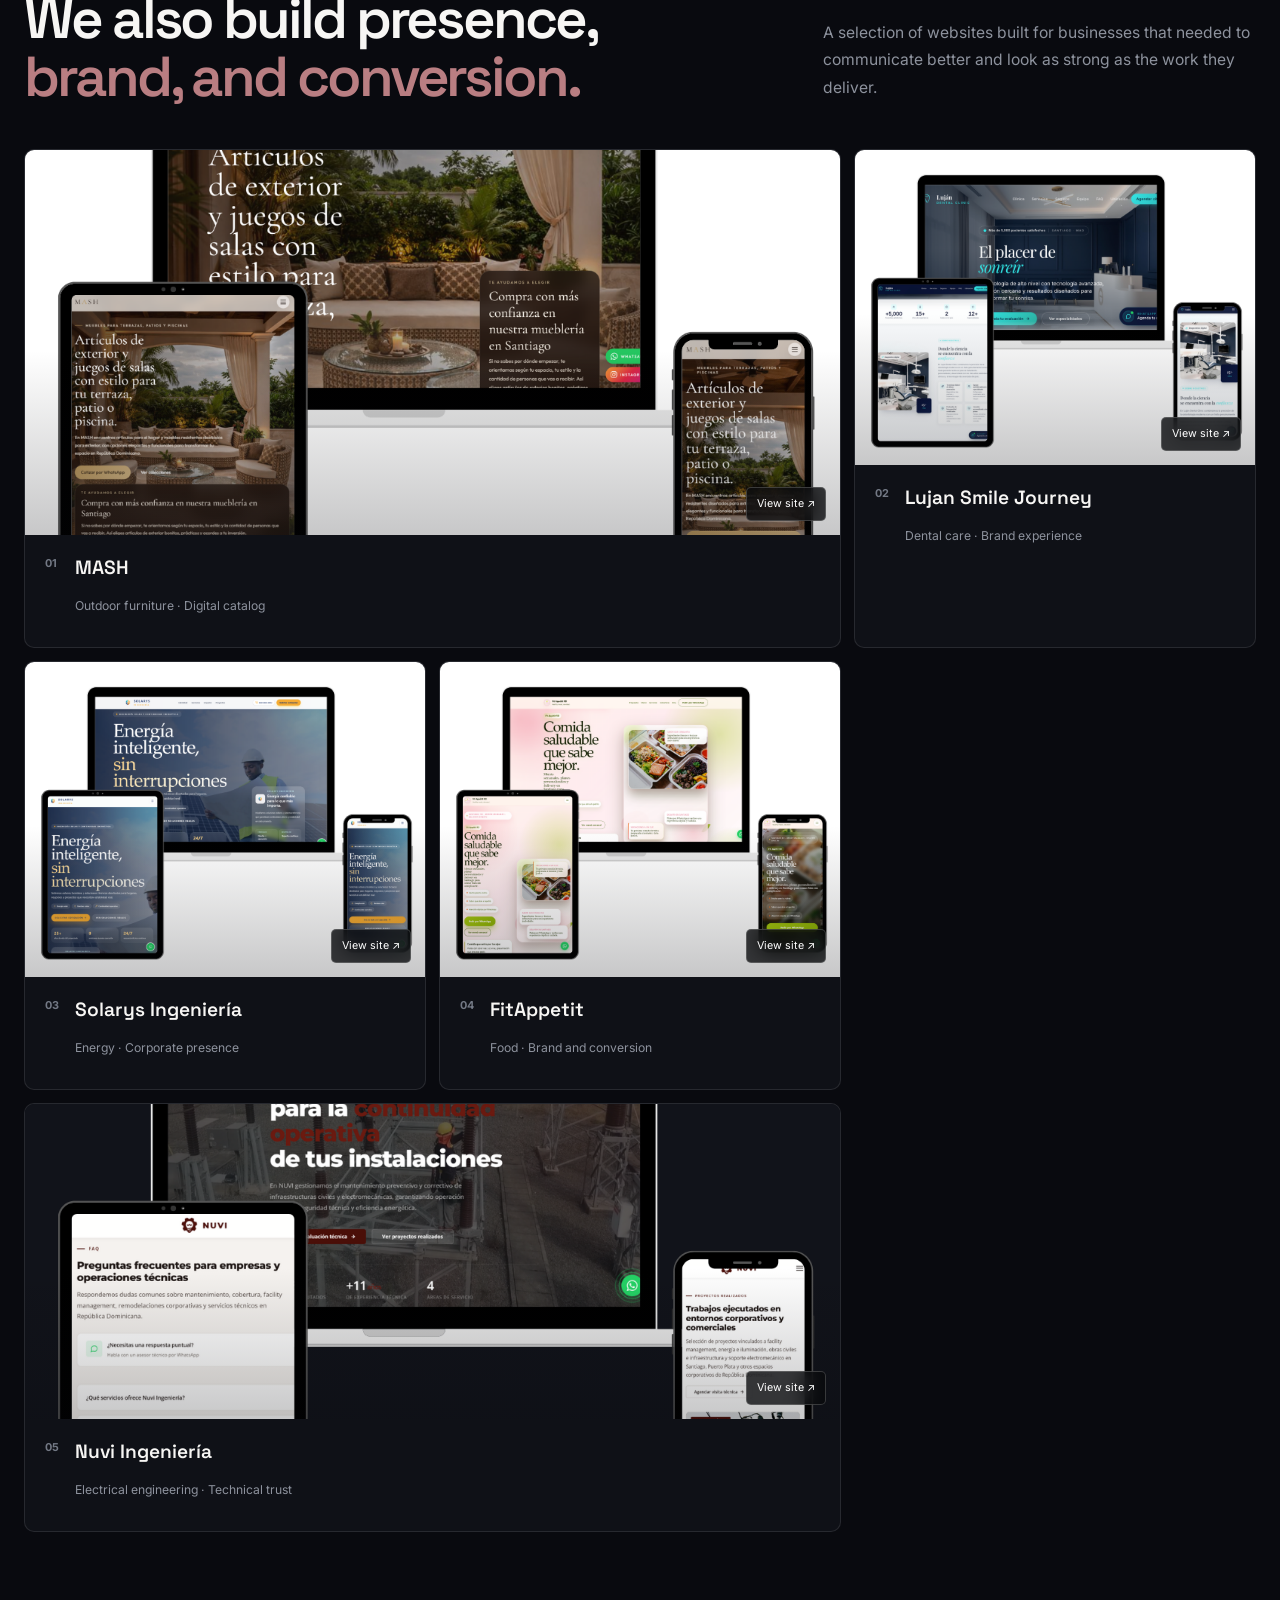
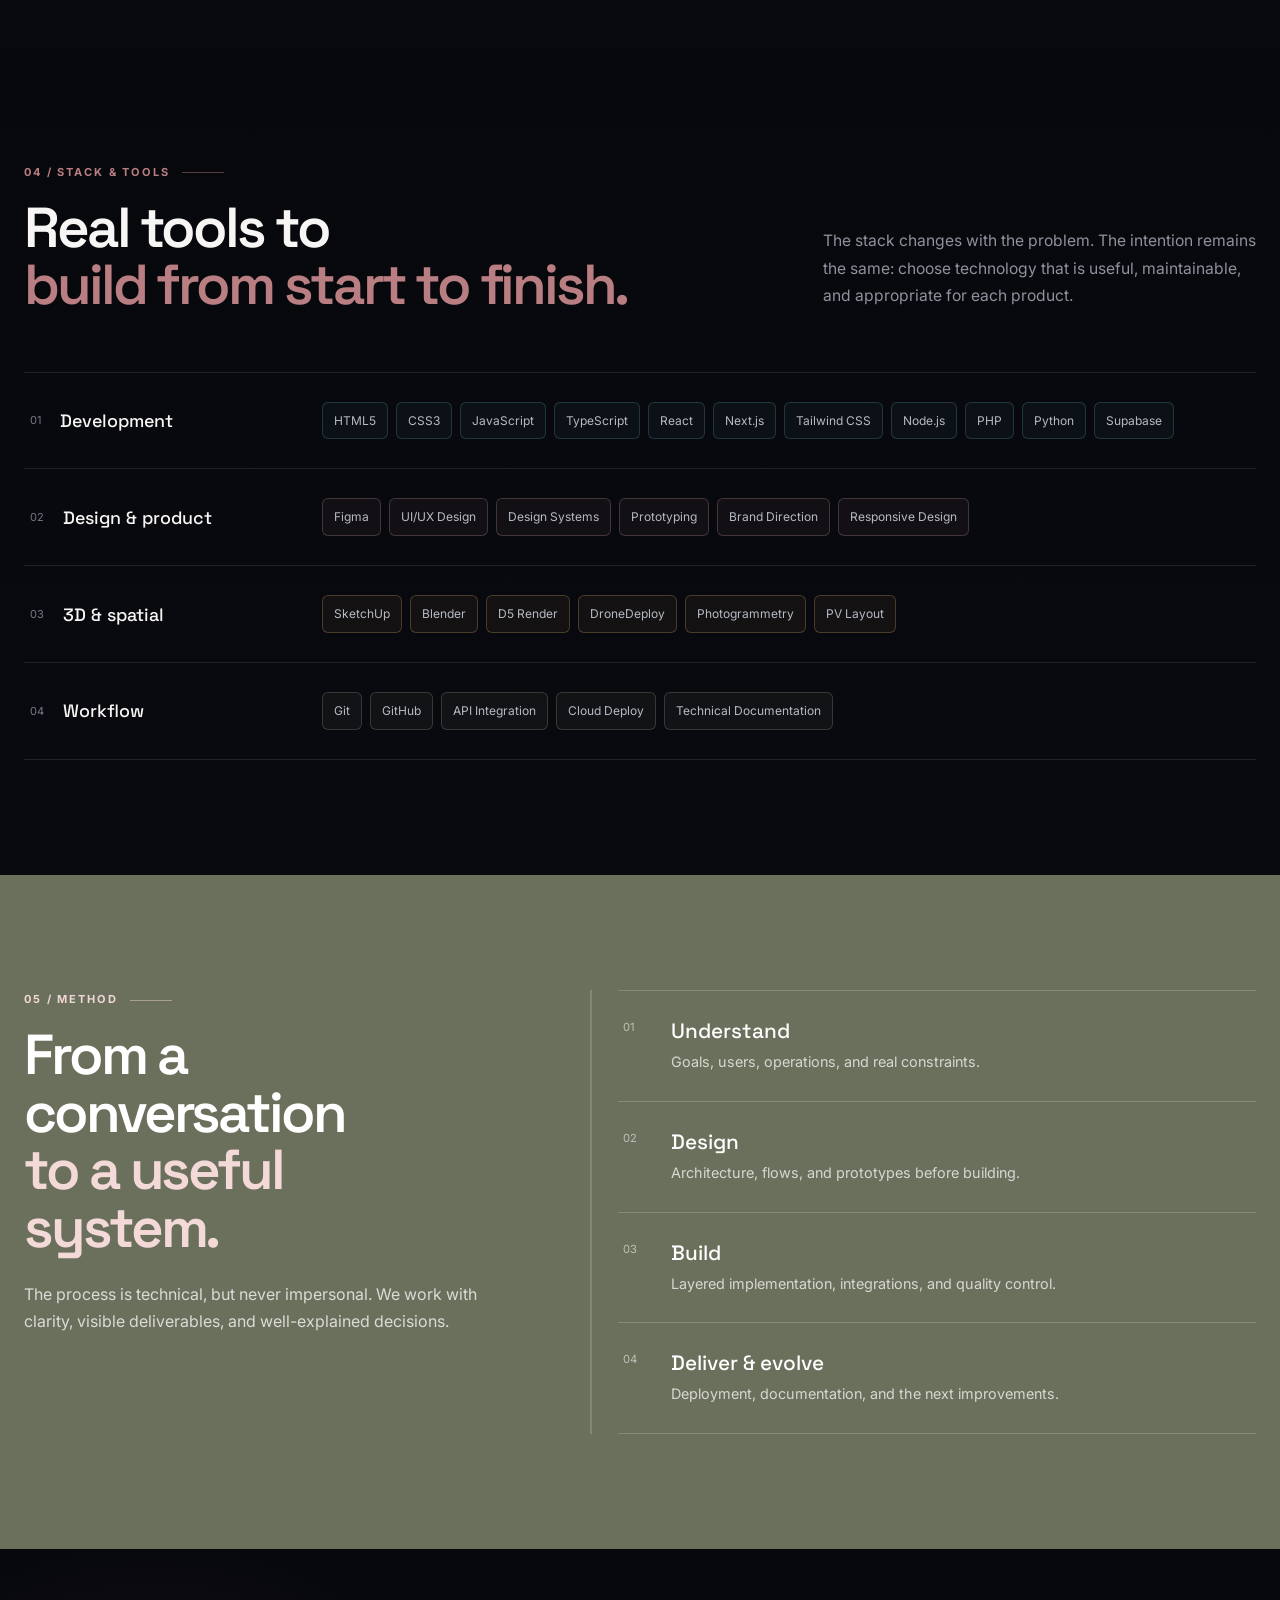
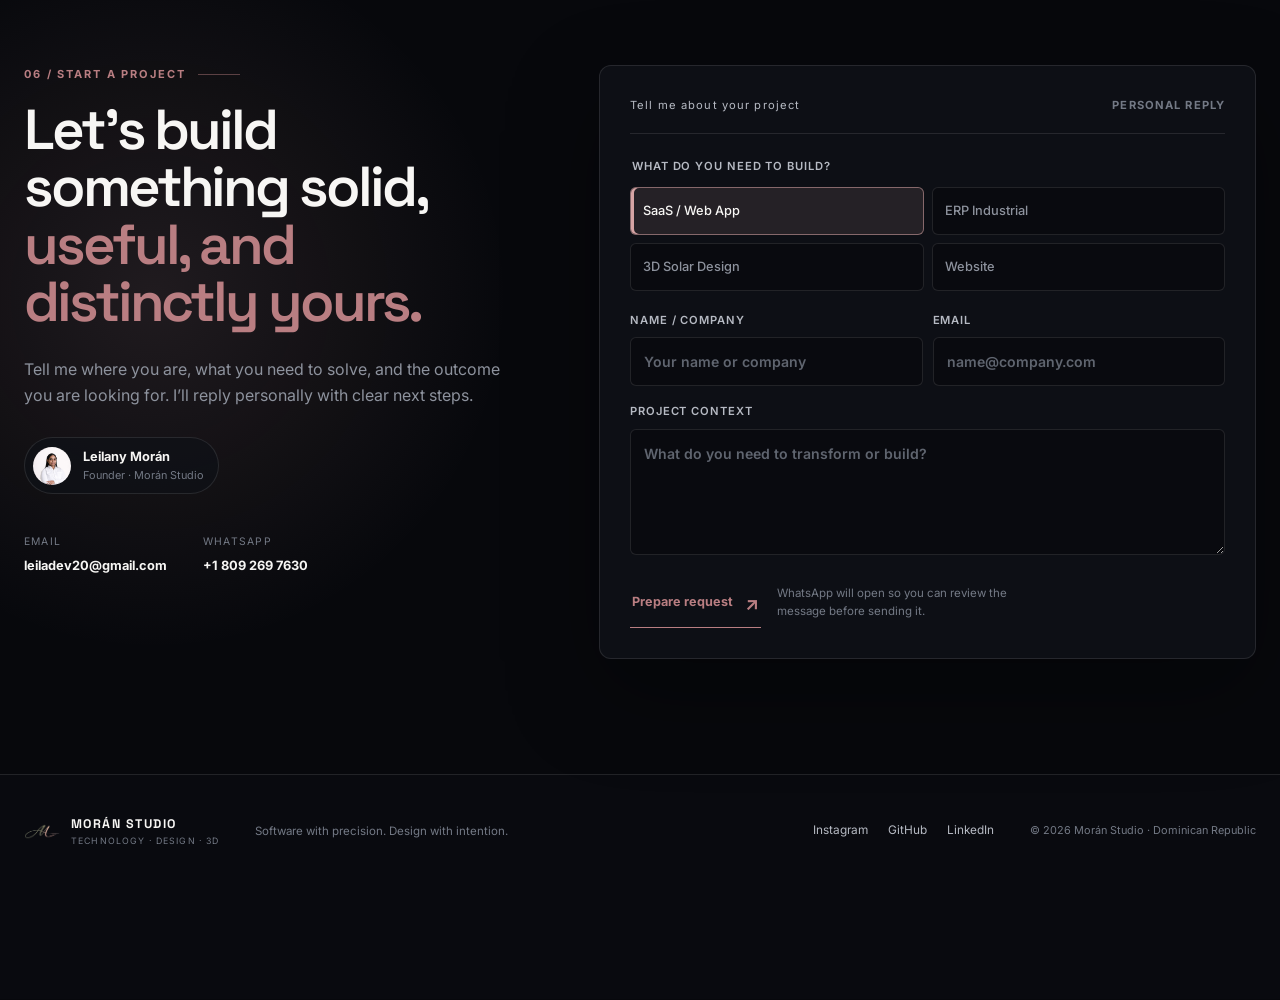
==== commit 798a9732: "Refresh studio UI, theme controls and animated Studio Assistant" ====
--- a/index.html
+++ b/index.html
@@ -1,5 +1,5 @@
 <!doctype html>
-<html lang="en">
+<html lang="en" data-theme="dark">
 <head>
   <meta charset="UTF-8">
   <meta name="viewport" content="width=device-width, initial-scale=1.0">
@@ -9,13 +9,32 @@
   <meta property="og:title" content="Morán Studio — Technology designed with intention">
   <meta property="og:description" content="Scalable software, digital design, and 3D spatial systems.">
   <meta property="og:type" content="website">
-  <meta property="og:image" content="./assets/images/hero.png">
+  <meta property="og:image" content="./assets/images/moranstudio-og.png">
+  <meta property="og:image:alt" content="Morán Studio — Software, Design and 3D">
+  <meta name="twitter:card" content="summary_large_image">
+  <meta name="twitter:title" content="Morán Studio — Technology designed with intention">
+  <meta name="twitter:description" content="Scalable software, digital design, and 3D spatial systems.">
+  <meta name="twitter:image" content="./assets/images/moranstudio-og.png">
+  <script>
+    (() => {
+      try {
+        const saved = localStorage.getItem("ms-theme");
+        const theme = saved === "light" || saved === "dark" ? saved : "dark";
+        document.documentElement.dataset.theme = theme;
+        document.documentElement.style.colorScheme = theme;
+      } catch (_) {}
+    })();
+  </script>
   <link rel="preconnect" href="https://fonts.googleapis.com">
   <link rel="preconnect" href="https://fonts.gstatic.com" crossorigin>
   <link href="https://fonts.googleapis.com/css2?family=Inter:wght@400;500;600;700&family=Space+Grotesk:wght@500;600;700&display=swap" rel="stylesheet">
   <link rel="icon" type="image/png" href="./assets/images/logo.png">
   <link rel="stylesheet" href="./styles.css">
+  <link rel="stylesheet" href="./chatbot.css">
   <script src="./script.js" defer></script>
+  <script src="./chatbot-content.js" defer></script>
+  <script src="./chatbot-provider.js" defer></script>
+  <script src="./chatbot.js" defer></script>
 </head>
 <body>
   <a class="skip-link" href="#contenido">Saltar al contenido</a>
@@ -24,165 +43,118 @@
   <header class="site-header" data-header>
     <div class="shell nav-wrap">
       <a class="brand" href="#inicio" aria-label="Morán Studio, inicio">
-        <img src="./assets/images/logo.png" alt="">
+        <img src="./assets/images/logo.png" width="36" height="28" alt="">
         <span><strong>MORÁN STUDIO</strong><small>TECHNOLOGY · DESIGN · 3D</small></span>
       </a>
-      <button class="menu-toggle" type="button" aria-label="Abrir menú" aria-expanded="false" aria-controls="main-nav" data-menu-toggle><span></span><span></span></button>
       <nav class="main-nav" id="main-nav" aria-label="Navegación principal" data-nav>
+        <a href="#estudio">Estudio</a>
         <a href="#capacidades">Capacidades</a>
-        <a href="#proyectos">Sistemas</a>
-        <a href="#webs">Webs</a>
-        <a href="#herramientas">Herramientas</a>
+        <a href="#proyectos">Proyectos</a>
+        <a href="#metodologia">Método</a>
         <a href="#contacto">Contacto</a>
       </nav>
-      <button class="language-toggle" type="button" aria-label="Change language to Spanish" data-lang-toggle><span data-lang-en>EN</span><i></i><span data-lang-es>ES</span></button>
-      <a class="nav-cta" href="#quiz">Cuéntame tu idea</a>
+      <div class="nav-controls">
+        <button class="theme-toggle" type="button" aria-label="Cambiar a modo claro" aria-pressed="false" data-theme-toggle><span class="theme-toggle__sun" aria-hidden="true">☀</span><span class="theme-toggle__moon" aria-hidden="true">☾</span></button>
+        <button class="language-toggle" type="button" aria-label="Change language to Spanish" data-lang-toggle><span data-lang-en>EN</span><i aria-hidden="true"></i><span data-lang-es>ES</span></button>
+        <a class="nav-cta" href="#contacto">Cuéntame tu idea</a>
+        <button class="menu-toggle" type="button" aria-label="Abrir menú" aria-expanded="false" aria-controls="main-nav" data-menu-toggle><span></span><span></span></button>
+      </div>
     </div>
   </header>
 
   <main id="contenido">
-    <section class="hero" id="inicio">
-      <div class="hero-glow hero-glow--rose" aria-hidden="true"></div>
-      <div class="hero-glow hero-glow--olive" aria-hidden="true"></div>
+    <section class="hero" id="inicio" aria-labelledby="hero-title">
+      <div class="hero-glow hero-glow--rose" aria-hidden="true"></div><div class="hero-glow hero-glow--olive" aria-hidden="true"></div>
       <div class="shell hero-grid">
         <div class="hero-copy" data-reveal>
           <p class="hero-kicker">MORÁN STUDIO · REPÚBLICA DOMINICANA</p>
-          <h1>Engineering scalable systems. <em>Designing human experiences.</em></h1>
+          <h1 id="hero-title">Engineering scalable systems. <em>Designing human experiences.</em></h1>
           <p class="hero-lead">Diseñamos e implementamos productos SaaS, plataformas ERP, experiencias web y soluciones 3D fotovoltaicas con precisión técnica y sensibilidad visual.</p>
-          <div class="hero-actions">
-            <a class="button button--rose" href="#proyectos">Ver proyectos destacados</a>
-            <a class="button button--ghost" href="#contacto">Iniciar proyecto</a>
-          </div>
-          <div class="hero-proof">
-            <span><strong>Software</strong>Arquitectura & producto</span>
-            <span><strong>Design</strong>UI/UX & dirección visual</span>
-            <span><strong>Spatial</strong>Fotogrametría & solar 3D</span>
-          </div>
+          <div class="hero-actions"><a class="button button--rose" href="#proyectos">Ver proyectos destacados</a><a class="button button--ghost" href="#contacto">Iniciar proyecto</a></div>
+          <div class="hero-proof" aria-label="Áreas de práctica"><span><strong>Software</strong>Arquitectura & producto</span><span><strong>Design</strong>UI/UX & dirección visual</span><span><strong>Spatial</strong>Fotogrametría & solar 3D</span></div>
         </div>
-
         <div class="hero-person" data-reveal data-delay="1">
-          <div class="portrait-stage">
-            <div class="portrait-orbit" aria-hidden="true"></div>
-            <div class="portrait-card">
-              <img src="./assets/images/profile-leilany-about.png" alt="Leilany Morán, fundadora y directora de Morán Studio">
-              <div class="portrait-caption"><span>FOUNDER / ENGINEER / DESIGNER</span><strong>Leilany Morán</strong></div>
-            </div>
-            <div class="floating-note floating-note--one"><span>BUILDING</span><strong>CartaYa SaaS</strong></div>
-            <div class="floating-note floating-note--two"><span>FOCUS</span><strong>Systems + people</strong></div>
-            <div class="floating-code" aria-hidden="true"><span>01</span><b>form</b> follows <em>function</em><i></i></div>
-          </div>
+          <div class="portrait-stage"><div class="portrait-orbit" aria-hidden="true"></div><figure class="portrait-card"><img src="./assets/images/profile-leilany-about.jpg" width="1024" height="1536" alt="Leilany Morán, fundadora y directora de Morán Studio" fetchpriority="high"><figcaption class="portrait-caption"><span>FOUNDER / ENGINEER / DESIGNER</span><strong>Leilany Morán</strong></figcaption></figure><div class="floating-note floating-note--one"><span>BUILDING</span><strong>CartaYa SaaS</strong></div><div class="floating-note floating-note--two"><span>FOCUS</span><strong>Systems + people</strong></div></div>
         </div>
       </div>
       <div class="hero-ticker" aria-hidden="true"><div><span>SOFTWARE ENGINEERING</span><i></i><span>PRODUCT DESIGN</span><i></i><span>INDUSTRIAL ERP</span><i></i><span>WEB EXPERIENCES</span><i></i><span>3D SOLAR ENGINEERING</span><i></i><span>SOFTWARE ENGINEERING</span><i></i><span>PRODUCT DESIGN</span><i></i></div></div>
     </section>
 
-    <section class="founder section" id="estudio">
-      <div class="shell founder-grid">
-        <div class="section-label" data-reveal><span>00</span> EL ESTUDIO</div>
-        <div class="founder-copy" data-reveal>
-          <h2>Tecnología con criterio.<br><em>Diseño con personalidad.</em></h2>
-          <div class="founder-text">
-            <p>Soy Leilany Morán, desarrolladora y diseñadora dominicana. Morán Studio nace de unir dos formas de pensar que para mí nunca debieron estar separadas: la lógica de un sistema sólido y la sensibilidad de una experiencia bien diseñada.</p>
-            <p>No construyo productos para llenar un portafolio. Me involucro en el problema, entiendo la operación y convierto esa complejidad en herramientas claras, útiles y visualmente cuidadas.</p>
-          </div>
-        </div>
-        <aside class="founder-quote" data-reveal data-delay="1"><span>“</span><p>La forma importa cuando trabaja a favor de las personas y del negocio.</p><small>LEILANY MORÁN · DIRECTORA</small></aside>
-      </div>
-    </section>
-
-    <section class="services section" id="capacidades">
+    <section class="studio section" id="estudio" aria-labelledby="studio-title">
       <div class="shell">
-        <header class="section-head" data-reveal><div><span class="section-index">01 / CAPACIDADES</span><h2>Construimos donde convergen<br><em>tecnología, operación y diseño.</em></h2></div><p>Desde un producto digital hasta un entorno físico modelado: cada decisión parte del contexto real y termina en una solución que se puede usar, medir y hacer crecer.</p></header>
-        <div class="service-grid">
-          <article class="service-card service-card--rose" data-reveal><div class="service-number">01</div><div class="service-icon">&lt;/&gt;</div><h3>SaaS & Web Applications</h3><p>Productos multi-tenant, portales y aplicaciones con una experiencia coherente desde la arquitectura hasta el último estado de interfaz.</p><ul><li>Arquitectura de producto</li><li>UX & design systems</li><li>Cloud & APIs</li></ul></article>
-          <article class="service-card service-card--olive" data-reveal data-delay="1"><div class="service-number">02</div><div class="service-icon">ERP</div><h3>Enterprise & Industrial ERPs</h3><p>Sistemas a medida para convertir procesos dispersos en una operación trazable: inventario, producción, finanzas y decisiones.</p><ul><li>Mapeo de procesos</li><li>Control operativo</li><li>Business intelligence</li></ul></article>
-          <article class="service-card service-card--amber" data-reveal data-delay="2"><div class="service-number">03</div><div class="service-icon">3D</div><h3>3D Solar Engineering</h3><p>Levantamientos, fotogrametría y modelado técnico para validar instalaciones fotovoltaicas dentro de su contexto espacial.</p><ul><li>Captura con drone</li><li>Modelado espacial</li><li>Simulación fotovoltaica</li></ul></article>
+        <header class="studio-heading" data-reveal>
+          <div class="section-label"><span>00 /</span> THE STUDIO <span class="studio-code" aria-hidden="true">&lt;/&gt;</span></div>
+          <h2 id="studio-title">El equipo detrás del sistema.</h2>
+          <p class="studio-summary">Leilany lidera el desarrollo y el diseño. Yascari conecta las necesidades de cada proyecto con el estudio.</p>
+          <div class="studio-disciplines" aria-label="Disciplinas"><span>Software</span><span>Design</span><span>3D / Spatial</span></div>
+        </header>
+        <div class="team" aria-label="Equipo de Morán Studio">
+          <article class="team-member team-member--lead" data-reveal><div class="team-member__media"><img src="./assets/images/profile-leilany-about.jpg" width="1024" height="1536" alt="Leilany Morán" loading="lazy"></div><div class="team-member__body"><span class="team-member__index">01 / FOUNDER</span><h3>Leilany Morán</h3><p>Founder / Engineer / Designer</p><small>Dirección técnica y creativa</small></div></article>
+          <article class="team-member team-member--relations" data-reveal data-delay="1"><div class="team-member__media"><img src="./yascari.png" width="1024" height="1536" alt="Yascari Morán" loading="lazy"></div><div class="team-member__body"><span class="team-member__index">02 / RELATIONS</span><h3>Yascari Morán</h3><p>Business Development & Project Relations</p></div></article>
         </div>
       </div>
     </section>
 
-    <section class="featured section" id="proyectos">
+    <section class="services section" id="capacidades" aria-labelledby="capabilities-title">
       <div class="shell">
-        <header class="section-head" data-reveal><div><span class="section-index">02 / SISTEMAS DESTACADOS</span><h2>Productos reales para<br><em>problemas reales.</em></h2></div><p>Software, accesibilidad e ingeniería espacial. Cuatro proyectos distintos unidos por el mismo principio: que la tecnología se sienta clara.</p></header>
-        <p class="mobile-swipe">Desliza para explorar los proyectos</p>
-        <div class="featured-grid">
-          <article class="case case--wide" data-reveal>
-            <div class="case-top"><span>SaaS / HOSPITALITY</span><b>01</b></div>
-            <div class="case-media case-media--cartaya"><img class="case-screen" src="./assets/projects/cartaya-dashboard.png" alt="Panel de gestión de CartaYa"><img class="case-phone" src="./assets/projects/cartaya-customer-menu.png" alt="Menú cliente de CartaYa"><span class="case-status">PRODUCTO REAL</span></div>
-            <div class="case-copy"><div><h3>CartaYa</h3><p>Plataforma multi-tenant para restaurantes con menú digital, pedidos, cocina, códigos QR, equipos y personalización.</p></div><a href="https://tucartaya.com" target="_blank" rel="noreferrer">tucartaya.com</a></div>
-          </article>
-          <article class="case" data-reveal data-delay="1">
-            <div class="case-top"><span>ERP / INDUSTRIAL OPERATIONS</span><b>02</b></div>
-            <div class="case-media case-media--erp"><img src="./assets/projects/mash-factura-dashboard.png" alt="Dashboard del ERP Mash Factura"><span class="case-status">SISTEMA OPERATIVO</span></div>
-            <div class="case-copy"><div><h3>Mash Factura</h3><p>ERP para centralizar el ciclo comercial, inventario, operación y control financiero de manufactura.</p></div><a href="#contacto">Solicitar caso</a></div>
-          </article>
-          <article class="case" data-reveal>
-            <div class="case-top"><span>COMPUTER VISION / ACCESSIBILITY</span><b>03</b></div>
-            <div class="case-media case-media--sing"><img class="case-screen" src="./assets/projects/singtalk-login.png" alt="Inicio de sesión de Sing Talk"><img class="case-phone" src="./assets/projects/singtalk-live-translation.jpg" alt="Sing Talk traduciendo una seña en tiempo real"><span class="case-status">DETECCIÓN LOCAL</span></div>
-            <div class="case-copy"><div><h3>Sing Talk</h3><p>Traductor de lengua de señas con visión por computadora, audio e historial privado.</p></div><a href="#contacto">Explorar producto</a></div>
-          </article>
-          <article class="case case--wide" data-reveal data-delay="1">
-            <div class="case-top"><span>SPATIAL / RENEWABLE ENERGY</span><b>04</b></div>
-            <div class="case-media case-media--solar"><img src="./assets/projects/solar-aerial-layout.jpg" alt="Diseño fotovoltaico sobre captura aérea"><div class="solar-hud"><span>ARRAY LAYOUT</span><strong>41.3 m</strong><small>Levantamiento y disposición espacial</small></div><span class="case-status case-status--amber">INGENIERÍA ESPACIAL</span></div>
-            <div class="case-copy"><div><h3>Solar 3D & Photogrammetry Lab</h3><p>Levantamiento aéreo, disposición de módulos y validación espacial para diseño fotovoltaico.</p></div><a href="#contacto">Explorar capacidad</a></div>
-          </article>
+        <header class="section-head" data-reveal><div><span class="section-index">01 / CAPACIDADES</span><h2 id="capabilities-title">Construimos donde convergen<br><em>tecnología, operación y diseño.</em></h2></div><p>Desde un producto digital hasta un entorno físico modelado: cada decisión parte del contexto real y termina en una solución que se puede usar, medir y hacer crecer.</p></header>
+        <div class="discipline-rail" aria-label="Disciplinas"><span>Software</span><span>Product</span><span>Design</span><span>3D / Spatial</span></div>
+        <div class="service-grid">
+          <article class="service-card service-card--rose" data-reveal><div class="service-card__top"><span class="service-number">01</span><div class="service-icon">&lt;/&gt;</div></div><h3>SaaS & Web Applications</h3><p>Productos multi-tenant, portales y aplicaciones con una experiencia coherente desde la arquitectura hasta el último estado de interfaz.</p><ul><li>Arquitectura de producto</li><li>UX & design systems</li><li>Cloud & APIs</li></ul></article>
+          <article class="service-card service-card--olive" data-reveal data-delay="1"><div class="service-card__top"><span class="service-number">02</span><div class="service-icon">ERP</div></div><h3>Enterprise & Industrial ERPs</h3><p>Sistemas a medida para convertir procesos dispersos en una operación trazable: inventario, producción, finanzas y decisiones.</p><ul><li>Mapeo de procesos</li><li>Control operativo</li><li>Business intelligence</li></ul></article>
+          <article class="service-card service-card--amber" data-reveal data-delay="2"><div class="service-card__top"><span class="service-number">03</span><div class="service-icon">3D</div></div><h3>3D Solar Engineering</h3><p>Levantamientos, fotogrametría y modelado técnico para validar instalaciones fotovoltaicas dentro de su contexto espacial.</p><ul><li>Captura con drone</li><li>Modelado espacial</li><li>Simulación fotovoltaica</li></ul></article>
         </div>
       </div>
     </section>
 
-    <section class="web-work section" id="webs">
+    <section class="featured section" id="proyectos" aria-labelledby="projects-title">
       <div class="shell">
-        <header class="section-head section-head--compact" data-reveal><div><span class="section-index">03 / EXPERIENCIAS WEB</span><h2>También construimos presencia,<br><em>marca y conversión.</em></h2></div><p>Una selección de páginas desarrolladas para negocios que necesitaban comunicar mejor y verse a la altura de su trabajo.</p></header>
-        <p class="mobile-swipe">Desliza para ver más trabajos</p>
-        <div class="web-grid">
-          <article class="web-card web-card--large" data-reveal><a href="https://mashoficial.com" target="_blank" rel="noreferrer"><div class="web-image"><img src="./assets/images/project-mash-home.png" alt="Sitio web MASH" loading="lazy"><span>Ver sitio</span></div><div class="web-info"><b>01</b><h3>MASH</h3><p>Mobiliario exterior · Catálogo digital</p></div></a></article>
-          <article class="web-card" data-reveal data-delay="1"><a href="https://leilameca.github.io/lujan-smile-journey/" target="_blank" rel="noreferrer"><div class="web-image"><img src="./assets/images/project-lujan-preview.png" alt="Sitio web Lujan Smile Journey" loading="lazy"><span>Ver sitio</span></div><div class="web-info"><b>02</b><h3>Lujan Smile Journey</h3><p>Salud dental · Experiencia de marca</p></div></a></article>
-          <article class="web-card" data-reveal><a href="https://solarysrd.com" target="_blank" rel="noreferrer"><div class="web-image"><img src="./assets/images/project-solarys-preview.png" alt="Sitio web Solarys Ingeniería" loading="lazy"><span>Ver sitio</span></div><div class="web-info"><b>03</b><h3>Solarys Ingeniería</h3><p>Energía · Presencia corporativa</p></div></a></article>
-          <article class="web-card" data-reveal data-delay="1"><a href="https://leilameca.github.io/fitappetitrd/" target="_blank" rel="noreferrer"><div class="web-image"><img src="./assets/images/project-fitappetit-preview.png" alt="Sitio web FitAppetit" loading="lazy"><span>Ver sitio</span></div><div class="web-info"><b>04</b><h3>FitAppetit</h3><p>Alimentos · Marca y conversión</p></div></a></article>
-          <article class="web-card web-card--wide" data-reveal><a href="https://nuvingenieria.com/" target="_blank" rel="noreferrer"><div class="web-image"><img src="./assets/images/project-nuvi-preview.png" alt="Sitio web Nuvi Ingeniería" loading="lazy"><span>Ver sitio</span></div><div class="web-info"><b>05</b><h3>Nuvi Ingeniería</h3><p>Ingeniería eléctrica · Confianza técnica</p></div></a></article>
+        <header class="section-head" data-reveal><div><span class="section-index">02 / SISTEMAS DESTACADOS</span><h2 id="projects-title">Productos reales para<br><em>problemas reales.</em></h2></div><p>Software, accesibilidad e ingeniería espacial. Cuatro proyectos distintos unidos por el mismo principio: que la tecnología se sienta clara.</p></header>
+        <p class="mobile-swipe">Desliza para explorar los proyectos</p>
+        <div class="featured-grid">
+          <article class="case case--feature" id="cartaya" data-reveal><div class="case-top"><span>SaaS / HOSPITALITY</span><b>01</b></div><div class="case-media case-media--cartaya"><img class="case-screen" src="./assets/projects/cartaya-dashboard.png" width="1321" height="797" alt="Panel de gestión de CartaYa"><img class="case-phone" src="./assets/projects/cartaya-customer-menu.png" width="372" height="821" alt="Menú cliente de CartaYa"><span class="case-status">PRODUCTO REAL</span></div><div class="case-copy"><div><h3>CartaYa</h3><p>Plataforma multi-tenant para restaurantes con menú digital, pedidos, cocina, códigos QR, equipos y personalización.</p></div><a href="https://tucartaya.com" target="_blank" rel="noreferrer">tucartaya.com <span aria-hidden="true">↗</span></a></div></article>
+          <article class="case" id="mash-factura" data-reveal data-delay="1"><div class="case-top"><span>ERP / INDUSTRIAL OPERATIONS</span><b>02</b></div><div class="case-media case-media--erp"><img src="./assets/projects/mash-factura-dashboard.png" width="1911" height="906" alt="Dashboard del ERP Mash Factura" loading="lazy"><span class="case-status">SISTEMA OPERATIVO</span></div><div class="case-copy"><div><h3>Mash Factura</h3><p>ERP para centralizar el ciclo comercial, inventario, operación y control financiero de manufactura.</p></div><a href="#contacto">Solicitar caso</a></div></article>
+          <article class="case" id="sing-talk" data-reveal><div class="case-top"><span>COMPUTER VISION / ACCESSIBILITY</span><b>03</b></div><div class="case-media case-media--sing"><img class="case-screen" src="./assets/projects/singtalk-login.png" width="1324" height="814" alt="Inicio de sesión de Sing Talk" loading="lazy"><img class="case-phone" src="./assets/projects/singtalk-live-translation.jpg" width="591" height="1280" alt="Sing Talk traduciendo una seña en tiempo real" loading="lazy"><span class="case-status">DETECCIÓN LOCAL</span></div><div class="case-copy"><div><h3>Sing Talk</h3><p>Traductor de lengua de señas con visión por computadora, audio e historial privado.</p></div><a href="#contacto">Explorar producto</a></div></article>
+          <article class="case case--feature" id="solar-3d" data-reveal data-delay="1"><div class="case-top"><span>SPATIAL / RENEWABLE ENERGY</span><b>04</b></div><div class="case-media case-media--solar"><img src="./assets/projects/solar-aerial-layout.jpg" width="1280" height="673" alt="Diseño fotovoltaico sobre captura aérea" loading="lazy"><div class="solar-hud"><span>ARRAY LAYOUT</span><strong>41.3 m</strong><small>Levantamiento y disposición espacial</small></div><span class="case-status case-status--amber">INGENIERÍA ESPACIAL</span></div><div class="case-copy"><div><h3>Solar 3D & Photogrammetry Lab</h3><p>Levantamiento aéreo, disposición de módulos y validación espacial para diseño fotovoltaico.</p></div><a href="#contacto">Explorar capacidad</a></div></article>
         </div>
       </div>
     </section>
 
-    <section class="tools section" id="herramientas">
-      <div class="shell">
-        <header class="section-head" data-reveal><div><span class="section-index">04 / STACK & HERRAMIENTAS</span><h2>Herramientas reales para<br><em>construir de principio a fin.</em></h2></div><p>El stack cambia según el problema. La intención se mantiene: elegir tecnología útil, mantenible y apropiada para cada producto.</p></header>
-        <div class="tool-groups">
-          <article class="tool-group" data-reveal><div class="tool-group-title"><span>01</span><h3>Desarrollo</h3></div><div class="tool-list"><span>HTML5</span><span>CSS3</span><span>JavaScript</span><span>TypeScript</span><span>React</span><span>Next.js</span><span>Tailwind CSS</span><span>Node.js</span><span>PHP</span><span>Python</span><span>Supabase</span></div></article>
-          <article class="tool-group" data-reveal><div class="tool-group-title"><span>02</span><h3>Diseño & producto</h3></div><div class="tool-list tool-list--rose"><span>Figma</span><span>UI/UX Design</span><span>Design Systems</span><span>Prototyping</span><span>Brand Direction</span><span>Responsive Design</span></div></article>
-          <article class="tool-group" data-reveal><div class="tool-group-title"><span>03</span><h3>3D & espacial</h3></div><div class="tool-list tool-list--amber"><span>SketchUp</span><span>Blender</span><span>D5 Render</span><span>DroneDeploy</span><span>Photogrammetry</span><span>PV Layout</span></div></article>
-          <article class="tool-group" data-reveal><div class="tool-group-title"><span>04</span><h3>Workflow</h3></div><div class="tool-list tool-list--olive"><span>Git</span><span>GitHub</span><span>API Integration</span><span>Cloud Deploy</span><span>Technical Documentation</span></div></article>
-        </div>
-      </div>
-    </section>
+    <section class="web-work section" id="webs" aria-labelledby="web-title"><div class="shell"><header class="section-head section-head--compact" data-reveal><div><span class="section-index">03 / EXPERIENCIAS WEB</span><h2 id="web-title">También construimos presencia,<br><em>marca y conversión.</em></h2></div><p>Una selección de páginas desarrolladas para negocios que necesitaban comunicar mejor y verse a la altura de su trabajo.</p></header><p class="mobile-swipe">Desliza para ver más trabajos</p><div class="web-grid">
+      <article class="web-card web-card--large" data-reveal><a href="https://mashoficial.com" target="_blank" rel="noreferrer"><div class="web-image"><img src="./assets/images/project-mash-home.png" width="1080" height="900" alt="Sitio web MASH" loading="lazy"><span>Ver sitio ↗</span></div><div class="web-info"><b>01</b><h3>MASH</h3><p>Mobiliario exterior · Catálogo digital</p></div></a></article>
+      <article class="web-card" data-reveal data-delay="1"><a href="https://leilameca.github.io/lujan-smile-journey/" target="_blank" rel="noreferrer"><div class="web-image"><img src="./assets/images/project-lujan-preview.png" width="1080" height="900" alt="Sitio web Lujan Smile Journey" loading="lazy"><span>Ver sitio ↗</span></div><div class="web-info"><b>02</b><h3>Lujan Smile Journey</h3><p>Salud dental · Experiencia de marca</p></div></a></article>
+      <article class="web-card" data-reveal><a href="https://solarysrd.com" target="_blank" rel="noreferrer"><div class="web-image"><img src="./assets/images/project-solarys-preview.png" width="1080" height="900" alt="Sitio web Solarys Ingeniería" loading="lazy"><span>Ver sitio ↗</span></div><div class="web-info"><b>03</b><h3>Solarys Ingeniería</h3><p>Energía · Presencia corporativa</p></div></a></article>
+      <article class="web-card" data-reveal data-delay="1"><a href="https://leilameca.github.io/fitappetitrd/" target="_blank" rel="noreferrer"><div class="web-image"><img src="./assets/images/project-fitappetit-preview.png" width="1080" height="900" alt="Sitio web FitAppetit" loading="lazy"><span>Ver sitio ↗</span></div><div class="web-info"><b>04</b><h3>FitAppetit</h3><p>Alimentos · Marca y conversión</p></div></a></article>
+      <article class="web-card web-card--wide" data-reveal><a href="https://nuvingenieria.com/" target="_blank" rel="noreferrer"><div class="web-image"><img src="./assets/images/project-nuvi-preview.png" width="1080" height="900" alt="Sitio web Nuvi Ingeniería" loading="lazy"><span>Ver sitio ↗</span></div><div class="web-info"><b>05</b><h3>Nuvi Ingeniería</h3><p>Ingeniería eléctrica · Confianza técnica</p></div></a></article>
+    </div></div></section>
 
-    <section class="method section" id="metodologia">
-      <div class="shell method-grid">
-        <header data-reveal><span class="section-index">05 / MÉTODO</span><h2>De una conversación<br><em>a un sistema útil.</em></h2><p>El proceso es técnico, pero nunca impersonal. Trabajamos con claridad, entregables visibles y decisiones explicadas.</p></header>
-        <div class="method-steps" data-reveal data-delay="1"><article><span>01</span><div><h3>Entender</h3><p>Objetivos, usuarios, operación y restricciones reales.</p></div></article><article><span>02</span><div><h3>Diseñar</h3><p>Arquitectura, flujos y prototipos antes de construir.</p></div></article><article><span>03</span><div><h3>Desarrollar</h3><p>Implementación por capas, integraciones y control de calidad.</p></div></article><article><span>04</span><div><h3>Entregar & evolucionar</h3><p>Despliegue, documentación y siguientes mejoras.</p></div></article></div>
-      </div>
-    </section>
+    <section class="tools section" id="herramientas" aria-labelledby="tools-title"><div class="shell"><header class="section-head" data-reveal><div><span class="section-index">04 / STACK & HERRAMIENTAS</span><h2 id="tools-title">Herramientas reales para<br><em>construir de principio a fin.</em></h2></div><p>El stack cambia según el problema. La intención se mantiene: elegir tecnología útil, mantenible y apropiada para cada producto.</p></header><div class="tool-groups">
+      <article class="tool-group" data-reveal><div class="tool-group-title"><span>01</span><h3>Desarrollo</h3></div><div class="tool-list"><span>HTML5</span><span>CSS3</span><span>JavaScript</span><span>TypeScript</span><span>React</span><span>Next.js</span><span>Tailwind CSS</span><span>Node.js</span><span>PHP</span><span>Python</span><span>Supabase</span></div></article>
+      <article class="tool-group" data-reveal><div class="tool-group-title"><span>02</span><h3>Diseño & producto</h3></div><div class="tool-list tool-list--rose"><span>Figma</span><span>UI/UX Design</span><span>Design Systems</span><span>Prototyping</span><span>Brand Direction</span><span>Responsive Design</span></div></article>
+      <article class="tool-group" data-reveal><div class="tool-group-title"><span>03</span><h3>3D & espacial</h3></div><div class="tool-list tool-list--amber"><span>SketchUp</span><span>Blender</span><span>D5 Render</span><span>DroneDeploy</span><span>Photogrammetry</span><span>PV Layout</span></div></article>
+      <article class="tool-group" data-reveal><div class="tool-group-title"><span>04</span><h3>Workflow</h3></div><div class="tool-list tool-list--olive"><span>Git</span><span>GitHub</span><span>API Integration</span><span>Cloud Deploy</span><span>Technical Documentation</span></div></article>
+    </div></div></section>
 
-    <section class="quiz section" id="quiz">
-      <div class="shell quiz-grid">
-        <div class="quiz-intro" data-reveal><span class="section-index">06 / ¿TRABAJAMOS JUNTOS?</span><h2>En 30 segundos te digo <em>la mejor ruta.</em></h2><p>Responde tres preguntas. Al final prepararé un mensaje con tu contexto para que podamos empezar la conversación sin formularios eternos.</p><div class="quiz-progress" aria-label="Progreso"><i class="is-active"></i><i></i><i></i></div></div>
-        <div class="quiz-card" id="quiz-card" data-reveal data-delay="1">
-          <div class="quiz-step is-active" data-step="0"><span>1 / 3 · SITUACIÓN</span><h3>¿Tu negocio tiene web actualmente?</h3><div class="quiz-options"><button type="button" data-next="1">No, necesito crear una desde cero</button><button type="button" data-next="1">Sí, pero no me representa bien</button><button type="button" data-next="1">Sí, solo quiero optimizarla</button></div></div>
-          <div class="quiz-step" data-step="1"><span>2 / 3 · OBJETIVO</span><h3>¿Qué quieres lograr con tu web?</h3><div class="quiz-options"><button type="button" data-next="2">Vender más productos o servicios</button><button type="button" data-next="2">Generar confianza y presencia de marca</button><button type="button" data-next="2">Captar clientes sin pagar publicidad</button></div></div>
-          <div class="quiz-step" data-step="2"><span>3 / 3 · TIEMPO</span><h3>¿Cuándo quieres tener tu web lista?</h3><div class="quiz-options"><button type="button">Lo antes posible, es urgente</button><button type="button">En el próximo mes</button><button type="button">Sin prisa, lo quiero bien hecho</button></div></div>
-          <div class="quiz-step quiz-result" data-step="result"><div class="result-check">✓</div><span>CONTEXTO COMPLETO</span><h3>Listo. Ya sé por dónde empezar.</h3><p>Tu mensaje incluirá las respuestas para que podamos ir directo a lo importante.</p><a class="button button--rose" href="https://wa.me/18092697630" target="_blank" rel="noreferrer" data-quiz-whatsapp>Hablar con Leilany</a><button class="quiz-restart" type="button" data-quiz-restart>Volver a empezar</button></div>
-        </div>
-      </div>
-    </section>
+    <section class="method section" id="metodologia" aria-labelledby="method-title"><div class="shell method-grid"><header data-reveal><span class="section-index">05 / MÉTODO</span><h2 id="method-title">De una conversación<br><em>a un sistema útil.</em></h2><p>El proceso es técnico, pero nunca impersonal. Trabajamos con claridad, entregables visibles y decisiones explicadas.</p></header><div class="method-steps" data-method-steps data-reveal data-delay="1"><span class="method-progress" aria-hidden="true"><i data-method-progress></i></span><article><span>01</span><div><h3>Entender</h3><p>Objetivos, usuarios, operación y restricciones reales.</p></div></article><article><span>02</span><div><h3>Diseñar</h3><p>Arquitectura, flujos y prototipos antes de construir.</p></div></article><article><span>03</span><div><h3>Desarrollar</h3><p>Implementación por capas, integraciones y control de calidad.</p></div></article><article><span>04</span><div><h3>Entregar & evolucionar</h3><p>Despliegue, documentación y siguientes mejoras.</p></div></article></div></div></section>
 
-    <section class="contact section" id="contacto">
-      <div class="shell contact-grid">
-        <div class="contact-copy" data-reveal><span class="section-index">07 / INICIAR PROYECTO</span><h2>Hagamos algo sólido,<br><em>útil y muy tuyo.</em></h2><p>Cuéntame dónde estás, qué necesitas resolver y qué resultado buscas. Te responderé personalmente con próximos pasos claros.</p><div class="contact-person"><img src="./assets/images/profile-leilany-about.png" alt="Leilany Morán"><div><strong>Leilany Morán</strong><span>Fundadora · Morán Studio</span></div></div><div class="contact-links"><a href="mailto:leiladev20@gmail.com"><span>Email</span><b>leiladev20@gmail.com</b></a><a href="https://wa.me/18092697630" target="_blank" rel="noreferrer"><span>WhatsApp</span><b>+1 809 269 7630</b></a></div></div>
-        <form class="quote-form" data-quote-form data-reveal data-delay="1"><div class="form-head"><span>Cuéntame tu proyecto</span><b>RESPUESTA PERSONAL</b></div><fieldset><legend>¿Qué necesitas construir?</legend><div class="service-options"><label><input type="radio" name="service" value="SaaS / Aplicación web" checked><span>SaaS / Web App</span></label><label><input type="radio" name="service" value="ERP industrial"><span>ERP Industrial</span></label><label><input type="radio" name="service" value="Diseño 3D Solar"><span>Diseño 3D Solar</span></label><label><input type="radio" name="service" value="Página web"><span>Página web</span></label></div></fieldset><div class="field-row"><label>Nombre / Empresa<input name="name" type="text" placeholder="Tu nombre o empresa" autocomplete="name" required></label><label>Email<input name="email" type="email" placeholder="nombre@empresa.com" autocomplete="email" required></label></div><label>Contexto del proyecto<textarea name="message" rows="4" placeholder="¿Qué necesitas transformar o construir?" required></textarea></label><div class="form-submit"><button class="button button--rose" type="submit">Preparar solicitud</button><small>Se abrirá WhatsApp para que revises el mensaje antes de enviarlo.</small></div></form>
-      </div>
-    </section>
+    <section class="contact section" id="contacto" aria-labelledby="contact-title"><div class="shell contact-grid"><div class="contact-copy" data-reveal><span class="section-index">06 / INICIAR PROYECTO</span><h2 id="contact-title">Hagamos algo sólido,<br><em>útil y muy tuyo.</em></h2><p>Cuéntame dónde estás, qué necesitas resolver y qué resultado buscas. Te responderé personalmente con próximos pasos claros.</p><div class="contact-person"><img src="./assets/images/profile-leilany-about.jpg" width="1024" height="1536" alt="Leilany Morán" loading="lazy"><div><strong>Leilany Morán</strong><span>Fundadora · Morán Studio</span></div></div><div class="contact-links"><a href="mailto:leiladev20@gmail.com"><span>Email</span><b>leiladev20@gmail.com</b></a><a href="https://wa.me/18092697630" target="_blank" rel="noreferrer"><span>WhatsApp</span><b>+1 809 269 7630</b></a></div></div><form class="quote-form" data-quote-form data-reveal data-delay="1"><div class="form-head"><span>Cuéntame tu proyecto</span><b>RESPUESTA PERSONAL</b></div><fieldset><legend>¿Qué necesitas construir?</legend><div class="service-options"><label><input type="radio" name="service" value="SaaS / Aplicación web" checked><span>SaaS / Web App</span></label><label><input type="radio" name="service" value="ERP industrial"><span>ERP Industrial</span></label><label><input type="radio" name="service" value="Diseño 3D Solar"><span>Diseño 3D Solar</span></label><label><input type="radio" name="service" value="Página web"><span>Página web</span></label></div></fieldset><div class="field-row"><label>Nombre / Empresa<input name="name" type="text" placeholder="Tu nombre o empresa" autocomplete="name" required></label><label>Email<input name="email" type="email" placeholder="nombre@empresa.com" autocomplete="email" required></label></div><label>Contexto del proyecto<textarea name="message" rows="4" placeholder="¿Qué necesitas transformar o construir?" required></textarea></label><div class="form-submit"><button class="button button--rose" type="submit">Preparar solicitud</button><small>Se abrirá WhatsApp para que revises el mensaje antes de enviarlo.</small></div></form></div></section>
   </main>
 
-  <footer class="site-footer"><div class="shell"><a class="brand" href="#inicio"><img src="./assets/images/logo.png" alt=""><span><strong>MORÁN STUDIO</strong><small>TECHNOLOGY · DESIGN · 3D</small></span></a><p>Software con precisión. Diseño con intención.</p><nav><a href="https://instagram.com/moranstudiord" target="_blank" rel="noreferrer">Instagram</a><a href="https://github.com/leilameca" target="_blank" rel="noreferrer">GitHub</a><a href="https://linkedin.com/in/leilany-moran" target="_blank" rel="noreferrer">LinkedIn</a></nav><small>© 2026 Morán Studio · República Dominicana</small></div></footer>
+  <footer class="site-footer"><div class="shell"><a class="brand" href="#inicio"><img src="./assets/images/logo.png" width="36" height="28" alt=""><span><strong>MORÁN STUDIO</strong><small>TECHNOLOGY · DESIGN · 3D</small></span></a><p>Software con precisión. Diseño con intención.</p><nav aria-label="Redes sociales"><a href="https://instagram.com/moranstudiord" target="_blank" rel="noreferrer">Instagram</a><a href="https://github.com/leilameca" target="_blank" rel="noreferrer">GitHub</a><a href="https://www.linkedin.com/in/leilany-moran-0b139b264/" target="_blank" rel="noreferrer">LinkedIn</a></nav><small>© 2026 Morán Studio · República Dominicana</small></div></footer>
+
+  <aside class="chatbot" data-chatbot aria-label="Asistente de Morán Studio">
+    <section class="chatbot__panel" id="studio-assistant-panel" data-chatbot-panel role="dialog" aria-modal="false" aria-hidden="true" aria-labelledby="studio-assistant-title">
+      <header class="chatbot__header">
+        <div class="chatbot__header-copy"><span class="chatbot__eyebrow" data-chatbot-eyebrow>STUDIO ASSISTANT</span><h2 class="chatbot__title" id="studio-assistant-title" data-chatbot-title>¿Qué quieres explorar?</h2><p class="chatbot__subtitle" data-chatbot-subtitle>Orientación breve sobre servicios, proyectos y próximos pasos.</p></div>
+        <button class="chatbot__close" type="button" aria-label="Cerrar Studio Assistant" data-chatbot-close>×</button>
+      </header>
+      <div class="chatbot__messages" role="log" aria-live="polite" aria-relevant="additions text" data-chatbot-messages></div>
+      <form class="chatbot__composer" data-chatbot-form>
+        <div class="chatbot__input-row"><input class="chatbot__input" type="text" autocomplete="off" maxlength="500" aria-label="Escribe un mensaje" placeholder="Escribe aquí…" data-chatbot-input><button class="chatbot__send" type="submit" aria-label="Enviar mensaje" data-chatbot-send>↑</button></div>
+        <p class="chatbot__hint" data-chatbot-hint>Sin respuestas automáticas externas. Tú decides cuándo contactar al estudio.</p>
+      </form>
+    </section>
+    <button class="chatbot__toggle" type="button" aria-label="Abrir Studio Assistant" aria-expanded="false" aria-controls="studio-assistant-panel" data-chatbot-toggle><span class="chatbot__toggle-mark" aria-hidden="true"><img src="./bot.png" width="120" height="120" alt="" draggable="false"></span><span class="chatbot__toggle-copy" aria-hidden="true"><span class="chatbot__toggle-eyebrow" data-chatbot-launcher-eyebrow>MORÁN STUDIO</span><span class="chatbot__toggle-label" data-chatbot-launcher-label>Studio Assistant</span></span></button>
+  </aside>
 </body>
 </html>
--- a/styles.css
+++ b/styles.css
@@ -1,35 +1,660 @@
-:root{--bg:#07080c;--surface:#0f1117;--surface-2:#13151c;--white:#f7f6f4;--muted:#989ca7;--line:rgba(255,255,255,.09);--rose:#d6a4a4;--rose-dark:#b97e82;--rose-soft:rgba(214,164,164,.12);--olive:#6b705c;--olive-light:#9ba087;--olive-soft:rgba(107,112,92,.17);--beige:#f5f1ed;--amber:#e8b66d;--cyan:#75cfdd;--display:"Space Grotesk",sans-serif;--body:"Inter",sans-serif;--shell:min(1240px,calc(100% - 48px))}
-*{box-sizing:border-box}html{scroll-behavior:smooth;scroll-padding-top:75px}body{margin:0;background:var(--bg);color:var(--white);font-family:var(--body);font-size:15px;line-height:1.65;overflow-x:hidden}a{color:inherit;text-decoration:none}button,input,textarea{font:inherit}button{color:inherit}img,svg{display:block;max-width:100%}.shell{width:var(--shell);margin-inline:auto}.skip-link{position:fixed;z-index:999;top:8px;left:8px;padding:9px 14px;background:var(--beige);color:#111;border-radius:5px;transform:translateY(-150%)}.skip-link:focus{transform:none}.page-noise{position:fixed;z-index:-1;inset:0;pointer-events:none;opacity:.028;background-image:url("data:image/svg+xml,%3Csvg viewBox='0 0 180 180' xmlns='http://www.w3.org/2000/svg'%3E%3Cfilter id='n'%3E%3CfeTurbulence type='fractalNoise' baseFrequency='.9' numOctaves='3' stitchTiles='stitch'/%3E%3C/filter%3E%3Crect width='100%25' height='100%25' filter='url(%23n)'/%3E%3C/svg%3E")}.section{padding:125px 0}.section-index{display:block;margin-bottom:18px;color:var(--rose);font-size:8px;font-weight:700;letter-spacing:.18em}.section-head{margin-bottom:52px;display:grid;grid-template-columns:1.25fr .75fr;align-items:end;gap:65px}.section-head h2,.method h2,.contact h2,.founder h2,.quiz h2{margin:0;font:600 clamp(36px,4.1vw,56px)/1.08 var(--display);letter-spacing:-.04em}.section-head h2 em,.method h2 em,.contact h2 em,.founder h2 em,.quiz h2 em{color:var(--rose);font-style:normal}.section-head>p{max-width:450px;margin:0 0 5px;color:var(--muted);line-height:1.75}
-.site-header{position:fixed;z-index:100;top:0;left:0;width:100%;height:76px;border-bottom:1px solid transparent;transition:.3s}.site-header.is-scrolled{height:68px;border-color:var(--line);background:rgba(7,8,12,.82);backdrop-filter:blur(18px)}.nav-wrap{height:100%;display:flex;align-items:center;gap:35px}.brand{margin-right:auto;display:flex;align-items:center;gap:10px}.brand img{width:36px;height:28px;object-fit:contain}.brand>span{display:flex;flex-direction:column;line-height:1}.brand strong{font:700 12px var(--display);letter-spacing:.12em}.brand small{margin-top:5px;color:#747986;font-size:6px;letter-spacing:.16em}.main-nav{display:flex;gap:25px}.main-nav a{position:relative;color:#a2a6af;font-size:10px;font-weight:500}.main-nav a:after{content:"";position:absolute;left:0;bottom:-9px;width:100%;height:1px;background:var(--rose);transform:scaleX(0);transition:.25s}.main-nav a:hover,.main-nav a.is-active{color:#fff}.main-nav a.is-active:after{transform:scaleX(1)}.nav-cta{padding:9px 13px;border:1px solid rgba(214,164,164,.3);border-radius:5px;background:var(--rose-soft);font-size:9px;font-weight:600}.nav-cta span{margin-left:8px;color:var(--rose)}.menu-toggle{display:none}
-.hero{position:relative;min-height:820px;padding:76px 0 52px;display:flex;align-items:center;overflow:hidden}.hero:before{content:"";position:absolute;inset:0;background:linear-gradient(90deg,transparent calc(50% - 620px),rgba(255,255,255,.025) 0,rgba(255,255,255,.025) calc(50% - 619px),transparent 0,transparent calc(50% + 619px),rgba(255,255,255,.025) 0,rgba(255,255,255,.025) calc(50% + 620px),transparent 0);pointer-events:none}.hero-glow{position:absolute;width:540px;height:540px;border-radius:50%;filter:blur(150px);opacity:.11}.hero-glow--rose{top:-250px;left:-170px;background:var(--rose)}.hero-glow--olive{right:-260px;bottom:-240px;background:var(--olive)}.hero-grid{display:grid;grid-template-columns:1.07fr .93fr;align-items:center;gap:75px}.hero-copy{position:relative;z-index:2;padding:70px 0}.availability{width:max-content;margin-bottom:30px;padding:6px 10px;display:flex;align-items:center;gap:8px;border:1px solid var(--line);border-radius:999px;color:#aeb2bb;font-size:7px;text-transform:uppercase;letter-spacing:.1em;background:rgba(255,255,255,.025)}.availability i{width:5px;height:5px;border-radius:50%;background:#63d79c;box-shadow:0 0 8px #63d79c}.hero-kicker{margin:0 0 16px;color:var(--rose);font-size:8px;font-weight:700;letter-spacing:.17em}.hero h1{max-width:690px;margin:0;font:600 clamp(48px,5.5vw,76px)/.98 var(--display);letter-spacing:-.055em}.hero h1 em{display:block;color:var(--rose);font-style:normal;text-shadow:0 0 50px rgba(214,164,164,.12)}.hero-lead{max-width:620px;margin:28px 0 31px;color:#a4a8b1;font-size:16px;line-height:1.75}.hero-actions{display:flex;gap:10px}.button{min-height:46px;padding:0 18px;display:inline-flex;align-items:center;justify-content:center;gap:16px;border:1px solid var(--line);border-radius:6px;background:transparent;cursor:pointer;font-size:10px;font-weight:600;transition:.25s}.button--rose{border-color:var(--rose);background:var(--rose);color:#1a1113;box-shadow:0 12px 35px rgba(214,164,164,.12)}.button--rose:hover{background:#e7bebe;transform:translateY(-2px);box-shadow:0 16px 40px rgba(214,164,164,.2)}.button--ghost{background:rgba(255,255,255,.025)}.button--ghost:hover{border-color:rgba(214,164,164,.4);transform:translateY(-2px)}.hero-proof{margin-top:48px;padding-top:22px;display:flex;gap:31px;border-top:1px solid var(--line)}.hero-proof span{display:flex;flex-direction:column;color:#656a76;font-size:7px}.hero-proof strong{margin-bottom:3px;color:#e4e4e6;font:600 10px var(--display)}
-.hero-person{position:relative;z-index:1}.portrait-stage{position:relative;width:min(465px,100%);height:590px;margin-left:auto}.portrait-orbit{position:absolute;inset:7% -5% 4% 4%;border:1px solid rgba(214,164,164,.19);border-radius:48% 48% 16px 16px;transform:rotate(4deg)}.portrait-orbit:after{content:"";position:absolute;inset:23px;border:1px solid rgba(107,112,92,.22);border-radius:inherit}.portrait-card{position:absolute;inset:30px 20px 0 30px;border:1px solid rgba(255,255,255,.13);border-radius:180px 180px 12px 12px;background:linear-gradient(145deg,rgba(214,164,164,.23),rgba(107,112,92,.18));overflow:hidden;box-shadow:0 35px 90px rgba(0,0,0,.38)}.portrait-card:after{content:"";position:absolute;inset:0;background:linear-gradient(180deg,transparent 62%,rgba(7,8,12,.86))}.portrait-card>img{width:100%;height:100%;object-fit:cover;object-position:center 19%;filter:saturate(.84) contrast(1.02)}.portrait-caption{position:absolute;z-index:2;left:24px;right:24px;bottom:21px;display:flex;align-items:end;justify-content:space-between}.portrait-caption span{color:#acaeb5;font-size:6px;letter-spacing:.12em}.portrait-caption strong{font:600 16px var(--display)}.floating-note{position:absolute;z-index:5;padding:10px 13px;display:flex;flex-direction:column;border:1px solid var(--line);border-radius:6px;background:rgba(13,15,20,.82);box-shadow:0 18px 45px rgba(0,0,0,.35);backdrop-filter:blur(14px)}.floating-note span{color:#767b86;font-size:5px;letter-spacing:.12em}.floating-note strong{margin-top:3px;font:600 10px var(--display)}.floating-note--one{left:-18px;top:145px;padding-left:28px}.floating-note--one i{position:absolute;left:12px;top:17px;width:6px;height:6px;border-radius:50%;background:#63d79c;box-shadow:0 0 8px #63d79c}.floating-note--two{right:-22px;bottom:98px}.floating-code{position:absolute;z-index:5;left:-5px;bottom:25px;padding:10px 13px;border:1px solid rgba(214,164,164,.2);border-radius:5px;background:rgba(16,13,16,.86);color:#9b9da5;font:8px monospace}.floating-code span{margin-right:10px;color:#555b68}.floating-code b{color:var(--rose);font-weight:400}.floating-code em{color:var(--olive-light);font-style:normal}.floating-code i{display:inline-block;width:4px;height:9px;margin-left:3px;background:var(--rose);animation:blink 1s step-end infinite}@keyframes blink{50%{opacity:0}}.hero-ticker{position:absolute;bottom:0;left:0;width:100%;height:50px;border-block:1px solid var(--line);overflow:hidden;background:rgba(255,255,255,.012)}.hero-ticker>div{width:max-content;height:100%;display:flex;align-items:center;gap:30px;animation:ticker 32s linear infinite}.hero-ticker span{color:#626773;font-size:7px;letter-spacing:.17em}.hero-ticker i{width:4px;height:4px;border-radius:50%;background:var(--rose)}@keyframes ticker{to{transform:translateX(-50%)}}
-.founder{background:var(--beige);color:#151515}.founder-grid{display:grid;grid-template-columns:.35fr 1.15fr .5fr;gap:55px;align-items:start}.section-label{padding-top:9px;color:#77736e;font-size:8px;letter-spacing:.15em}.section-label span{margin-right:10px;color:var(--rose-dark)}.founder h2{font-size:clamp(38px,4vw,55px)}.founder h2 em{color:var(--rose-dark)}.founder-text{margin-top:35px;display:grid;grid-template-columns:1fr 1fr;gap:26px}.founder-text p{margin:0;color:#5f5b57;font-size:13px;line-height:1.85}.founder-quote{position:relative;margin-top:14px;padding:27px;border-left:3px solid var(--olive);background:#ebe5df}.founder-quote>span{position:absolute;top:-9px;left:18px;color:rgba(107,112,92,.25);font:700 70px Georgia}.founder-quote p{position:relative;margin:0;font:500 18px/1.45 var(--display)}.founder-quote small{display:block;margin-top:22px;color:#7c7771;font-size:6px;letter-spacing:.13em}
-.services{background:linear-gradient(180deg,#090a0e,#07080c)}.service-grid{display:grid;grid-template-columns:repeat(3,1fr);gap:12px}.service-card{position:relative;min-height:425px;padding:28px;border:1px solid var(--line);border-radius:9px;background:linear-gradient(145deg,rgba(255,255,255,.035),rgba(255,255,255,.012));overflow:hidden;transition:.35s}.service-card:before{content:"";position:absolute;width:250px;height:250px;right:-140px;top:-150px;border-radius:50%;background:var(--card-color);filter:blur(70px);opacity:.08;transition:.35s}.service-card:hover{transform:translateY(-5px);border-color:rgba(255,255,255,.15);box-shadow:0 25px 70px rgba(0,0,0,.28)}.service-card:hover:before{opacity:.15}.service-card--rose{--card-color:var(--rose)}.service-card--olive{--card-color:var(--olive-light)}.service-card--amber{--card-color:var(--amber)}.service-number{color:#565b66;font-size:8px}.service-icon{width:43px;height:43px;margin:28px 0 55px;display:grid;place-items:center;border:1px solid color-mix(in srgb,var(--card-color) 35%,transparent);border-radius:7px;background:color-mix(in srgb,var(--card-color) 8%,transparent);color:var(--card-color);font:600 9px var(--display)}.service-card h3{max-width:280px;margin:0 0 14px;font:600 22px/1.16 var(--display)}.service-card p{margin:0;color:#9296a0;font-size:12px}.service-card ul{margin:25px 0 0;padding:0;display:flex;gap:6px;flex-wrap:wrap;list-style:none}.service-card li{padding:5px 8px;border:1px solid var(--line);border-radius:4px;color:#747986;font-size:6px;text-transform:uppercase;letter-spacing:.07em}
-.featured{padding-top:140px}.featured-grid{display:grid;grid-template-columns:1.15fr .85fr;gap:12px}.case{min-height:640px;padding:20px;display:flex;flex-direction:column;border:1px solid var(--line);border-radius:10px;background:var(--surface);transition:.35s}.case:hover{transform:translateY(-3px);border-color:rgba(255,255,255,.16);box-shadow:0 28px 70px rgba(0,0,0,.3)}.case-top{height:29px;display:flex;justify-content:space-between;color:#696e79;font-size:6px;letter-spacing:.13em}.case-media{position:relative;height:420px;border:1px solid var(--line);border-radius:7px;background:#090b10;overflow:hidden;isolation:isolate}.case-media:after{content:"";position:absolute;z-index:4;inset:0;pointer-events:none;box-shadow:inset 0 -110px 100px rgba(6,7,10,.28)}.case-status{position:absolute;z-index:6;left:14px;bottom:14px;padding:6px 9px;display:flex;align-items:center;gap:6px;border:1px solid rgba(255,255,255,.13);border-radius:4px;background:rgba(8,9,12,.76);color:#b4b8c0;font-size:5px;letter-spacing:.11em;backdrop-filter:blur(10px)}.case-status i{width:5px;height:5px;border-radius:50%;background:#62d69b;box-shadow:0 0 7px #62d69b}.case-status--amber i{background:var(--amber);box-shadow:0 0 7px var(--amber)}.case-media--cartaya{background:radial-gradient(circle at 20% 15%,rgba(214,164,164,.12),transparent 38%),#0c0e13}.case-screen{position:absolute;z-index:1;left:5%;top:10%;width:89%;border:1px solid rgba(255,255,255,.15);border-radius:7px;box-shadow:0 25px 55px rgba(0,0,0,.5);transition:.6s}.case-phone{position:absolute;z-index:3;right:4%;bottom:-26%;width:21%;border:5px solid #11141a;border-radius:17px;box-shadow:0 25px 50px rgba(0,0,0,.55);transition:.6s}.case:hover .case-screen{transform:translateY(-5px) scale(1.01)}.case:hover .case-phone{transform:translateY(-9px)}.case-media--erp img{width:104%;height:100%;object-fit:cover;object-position:left top;filter:brightness(.82) saturate(.7);transition:.7s}.case:hover .case-media--erp img{transform:scale(1.018);filter:brightness(.92) saturate(.8)}.case-media--sing{background:#060817}.case-media--sing .case-screen{left:-12%;top:9%;width:124%;max-width:none}.case-media--sing .case-phone{bottom:-29%;width:24%}.case-media--solar img{width:100%;height:100%;object-fit:cover;filter:brightness(.7) saturate(.75);transition:1s}.case:hover .case-media--solar img{transform:scale(1.035);filter:brightness(.78) saturate(.88)}.solar-hud{position:absolute;z-index:5;right:14px;top:14px;width:165px;padding:12px;border:1px solid rgba(232,182,109,.25);border-radius:5px;background:rgba(8,10,11,.82);backdrop-filter:blur(12px)}.solar-hud span,.solar-hud strong,.solar-hud small{display:block}.solar-hud span{color:var(--amber);font-size:5px;letter-spacing:.12em}.solar-hud strong{margin:3px 0;font:600 19px var(--display)}.solar-hud small{color:#7d828b;font-size:6px}.case-copy{min-height:163px;padding:24px 5px 4px;display:flex;align-items:flex-end;justify-content:space-between;gap:25px}.case-copy h3{margin:0 0 8px;font:600 24px var(--display)}.case-copy p{max-width:440px;margin:0;color:#8e939d;font-size:11px}.case-copy a{flex:0 0 auto;color:#babdc5;font-size:8px;text-transform:uppercase;letter-spacing:.06em}.case-copy a:hover{color:var(--rose)}
-.web-work{background:#0b0c10}.section-head--compact{margin-bottom:42px}.web-grid{display:grid;grid-template-columns:repeat(3,1fr);gap:12px}.web-card{border:1px solid var(--line);border-radius:9px;background:var(--surface);overflow:hidden;transition:.35s}.web-card:hover{transform:translateY(-4px);border-color:rgba(214,164,164,.25);box-shadow:0 25px 65px rgba(0,0,0,.3)}.web-card--large{grid-column:span 2}.web-card--wide{grid-column:span 2}.web-image{position:relative;height:310px;background:#111;overflow:hidden}.web-card--large .web-image{height:380px}.web-image:after{content:"";position:absolute;inset:0;background:linear-gradient(180deg,transparent 55%,rgba(7,8,12,.5));opacity:.4;transition:.3s}.web-image img{width:100%;height:100%;object-fit:cover;transition:.65s}.web-card:hover .web-image img{transform:scale(1.035)}.web-image>span{position:absolute;z-index:2;right:13px;bottom:13px;padding:7px 10px;border:1px solid rgba(255,255,255,.18);border-radius:4px;background:rgba(8,9,12,.76);font-size:7px;opacity:0;transform:translateY(5px);transition:.25s;backdrop-filter:blur(10px)}.web-card:hover .web-image>span{opacity:1;transform:none}.web-info{min-height:105px;padding:18px;display:grid;grid-template-columns:28px 1fr;align-items:start}.web-info b{color:#5b606b;font-size:7px}.web-info h3{margin:0;font:600 16px var(--display)}.web-info p{grid-column:2;margin:4px 0 0;color:#747985;font-size:8px}
-.tools{background:linear-gradient(180deg,#07080c,#090a0f)}.tool-groups{border-top:1px solid var(--line)}.tool-group{padding:25px 5px;display:grid;grid-template-columns:240px 1fr;gap:40px;border-bottom:1px solid var(--line)}.tool-group-title{display:flex;align-items:center;gap:18px}.tool-group-title span{color:#5d626e;font-size:7px}.tool-group-title h3{margin:0;font:500 15px var(--display)}.tool-list{display:flex;flex-wrap:wrap;gap:7px}.tool-list span{padding:7px 10px;border:1px solid rgba(117,207,221,.17);border-radius:5px;background:rgba(117,207,221,.035);color:#abb0ba;font-size:8px;transition:.2s}.tool-list span:hover{border-color:rgba(117,207,221,.4);color:#fff;transform:translateY(-2px)}.tool-list--rose span{border-color:rgba(214,164,164,.2);background:rgba(214,164,164,.04)}.tool-list--rose span:hover{border-color:rgba(214,164,164,.5)}.tool-list--amber span{border-color:rgba(232,182,109,.2);background:rgba(232,182,109,.04)}.tool-list--amber span:hover{border-color:rgba(232,182,109,.5)}.tool-list--olive span{border-color:rgba(155,160,135,.2);background:rgba(155,160,135,.04)}.tool-list--olive span:hover{border-color:rgba(155,160,135,.5)}
-.method{background:var(--olive);color:#fff}.method-grid{display:grid;grid-template-columns:.8fr 1.2fr;gap:95px;align-items:start}.method .section-index{color:#ead0d0}.method h2 em{color:#f2d6d6}.method header>p{max-width:470px;margin:24px 0 0;color:rgba(255,255,255,.67)}.method-steps{border-top:1px solid rgba(255,255,255,.16)}.method-steps article{padding:24px 4px;display:grid;grid-template-columns:47px 1fr;border-bottom:1px solid rgba(255,255,255,.16);transition:.25s}.method-steps article:hover{padding-left:12px;background:rgba(255,255,255,.04)}.method-steps article>span{color:rgba(255,255,255,.45);font-size:7px}.method-steps h3{margin:0;font:500 17px var(--display)}.method-steps p{margin:5px 0 0;color:rgba(255,255,255,.62);font-size:10px}
-.quiz{background:linear-gradient(135deg,#111118,#0a0b10)}.quiz-grid{display:grid;grid-template-columns:.8fr 1.2fr;gap:90px;align-items:center}.quiz-intro>p{max-width:420px;color:#8e939e}.quiz-progress{margin-top:32px;display:flex;gap:7px}.quiz-progress i{width:35px;height:2px;background:#2b2e36;transition:.3s}.quiz-progress i.is-active{background:var(--rose)}.quiz-card{min-height:410px;padding:34px;border:1px solid rgba(214,164,164,.18);border-radius:11px;background:rgba(17,18,24,.86);box-shadow:0 30px 80px rgba(0,0,0,.3)}.quiz-step{display:none}.quiz-step.is-active{display:block;animation:stepIn .35s ease}@keyframes stepIn{from{opacity:0;transform:translateY(8px)}}.quiz-step>span{color:var(--rose);font-size:7px;font-weight:600;letter-spacing:.13em}.quiz-step h3{max-width:500px;margin:22px 0 28px;font:600 28px/1.2 var(--display)}.quiz-options{display:grid;gap:8px}.quiz-options button{padding:14px 16px;border:1px solid var(--line);border-radius:6px;background:#0b0c11;color:#a4a9b3;text-align:left;font-size:10px;cursor:pointer;transition:.22s}.quiz-options button:after{content:"→";float:right;color:#595e69}.quiz-options button:hover,.quiz-options button.is-selected{padding-left:21px;border-color:rgba(214,164,164,.42);background:var(--rose-soft);color:#fff}.quiz-result{text-align:center}.result-check{width:46px;height:46px;margin:0 auto 18px;display:grid;place-items:center;border:1px solid rgba(99,215,156,.35);border-radius:50%;background:rgba(99,215,156,.08);color:#63d79c;font-size:17px}.quiz-result h3{margin-inline:auto}.quiz-result p{max-width:400px;margin:-10px auto 25px;color:#8e939d}.quiz-restart{display:block;margin:15px auto 0;border:0;background:none;color:#757a86;font-size:8px;text-decoration:underline;cursor:pointer}
-.contact{background:radial-gradient(circle at 12% 42%,rgba(214,164,164,.08),transparent 28%),#07080c}.contact-grid{display:grid;grid-template-columns:.85fr 1.15fr;gap:85px}.contact-copy>p{max-width:500px;margin:24px 0 27px;color:#969aa4}.contact-person{width:max-content;margin-bottom:32px;padding:8px 13px 8px 8px;display:flex;align-items:center;gap:11px;border:1px solid var(--line);border-radius:999px;background:rgba(255,255,255,.025)}.contact-person img{width:36px;height:36px;border-radius:50%;object-fit:cover;object-position:center 16%}.contact-person div{display:flex;flex-direction:column}.contact-person strong{font-size:9px}.contact-person span{color:#727783;font-size:7px}.contact-links{display:flex;gap:34px}.contact-links a{display:flex;flex-direction:column}.contact-links span{color:#686d78;font-size:6px;text-transform:uppercase;letter-spacing:.12em}.contact-links b{margin-top:4px;font-size:9px}.quote-form{padding:28px;border:1px solid var(--line);border-radius:10px;background:rgba(15,17,23,.86);box-shadow:0 30px 80px rgba(0,0,0,.3)}.form-head{padding-bottom:18px;display:flex;justify-content:space-between;border-bottom:1px solid var(--line);font-size:7px;letter-spacing:.1em}.form-head span{display:flex;align-items:center;gap:7px;color:#a1a5ae}.form-head i{width:5px;height:5px;border-radius:50%;background:#63d79c;box-shadow:0 0 7px #63d79c}.form-head b{color:#5d626c}.quote-form fieldset{margin:22px 0 19px;padding:0;border:0}.quote-form legend,.quote-form>label,.field-row label{display:block;color:#9ba0aa;font-size:7px;text-transform:uppercase;letter-spacing:.08em}.service-options{margin-top:10px;display:grid;grid-template-columns:1fr 1fr;gap:7px}.service-options input{position:absolute;opacity:0}.service-options span{height:38px;padding:0 11px;display:flex;align-items:center;border:1px solid var(--line);border-radius:5px;background:#0a0b10;color:#767b86;font-size:8px;text-transform:none;letter-spacing:0;cursor:pointer}.service-options input:checked+span{border-color:rgba(214,164,164,.45);background:var(--rose-soft);color:#f0d6d6;box-shadow:inset 3px 0 var(--rose)}.service-options input:focus-visible+span{outline:2px solid var(--rose);outline-offset:2px}.field-row{margin-bottom:15px;display:grid;grid-template-columns:1fr 1fr;gap:9px}.quote-form input,.quote-form textarea{width:100%;margin-top:7px;padding:11px 12px;border:1px solid var(--line);border-radius:5px;outline:0;background:#090a0f;color:#fff;font-size:9px;resize:vertical}.quote-form input:focus,.quote-form textarea:focus{border-color:rgba(214,164,164,.5);box-shadow:0 0 0 3px rgba(214,164,164,.05)}.quote-form ::placeholder{color:#50545e}.form-submit{margin-top:17px;display:flex;align-items:center;gap:15px}.form-submit small{max-width:210px;color:#636873;font-size:7px}
-.site-footer{padding:34px 0;border-top:1px solid var(--line);background:#08090d}.site-footer .shell{display:flex;align-items:center;gap:36px}.site-footer .brand{margin-right:0}.site-footer p{margin:0;color:#606570;font-size:8px}.site-footer nav{margin-left:auto;display:flex;gap:19px}.site-footer nav a{color:#7b808a;font-size:8px}.site-footer nav a:hover{color:var(--rose)}.site-footer .shell>small{color:#50545d;font-size:7px}
-[data-reveal]{opacity:0;transform:translateY(18px);transition:opacity .7s ease,transform .7s ease}[data-reveal][data-delay="1"]{transition-delay:.12s}[data-reveal][data-delay="2"]{transition-delay:.22s}[data-reveal].is-visible{opacity:1;transform:none}@media(prefers-reduced-motion:reduce){html{scroll-behavior:auto}*,*:before,*:after{animation-duration:.01ms!important;animation-iteration-count:1!important;transition-duration:.01ms!important}[data-reveal]{opacity:1;transform:none}}
-@media(max-width:1050px){:root{--shell:min(900px,calc(100% - 36px))}.main-nav{gap:17px}.hero{min-height:auto}.hero-grid{grid-template-columns:1fr;gap:0}.hero-copy{padding:125px 0 35px;text-align:center}.hero-copy>*{margin-inline:auto}.hero-actions,.hero-proof{justify-content:center}.portrait-stage{margin:0 auto 95px}.founder-grid{grid-template-columns:1fr 2fr}.founder-quote{grid-column:2}.service-grid{grid-template-columns:1fr}.service-card{min-height:340px}.service-icon{margin-bottom:35px}.featured-grid{grid-template-columns:1fr}.case{min-height:620px}.web-grid{grid-template-columns:1fr 1fr}.web-card--large,.web-card--wide{grid-column:span 1}.section-head{grid-template-columns:1fr;gap:22px}.method-grid,.quiz-grid,.contact-grid{grid-template-columns:1fr;gap:55px}.site-footer .shell{flex-wrap:wrap}.site-footer p{display:none}}
-@media(max-width:760px){:root{--shell:calc(100% - 28px)}body{font-size:14px}.section{padding:88px 0}.site-header,.site-header.is-scrolled{height:62px;border-color:var(--line);background:rgba(7,8,12,.85);backdrop-filter:blur(16px)}.brand img{width:31px}.nav-cta{display:none}.menu-toggle{width:36px;height:36px;padding:0;display:flex;flex-direction:column;align-items:center;justify-content:center;gap:5px;border:1px solid var(--line);border-radius:5px;background:#0e1015}.menu-toggle span{width:15px;height:1px;background:#c8cbd1;transition:.25s}.menu-toggle.is-open span:first-child{transform:translateY(3px) rotate(45deg)}.menu-toggle.is-open span:last-child{transform:translateY(-3px) rotate(-45deg)}.main-nav{position:fixed;top:62px;left:14px;right:14px;padding:12px;display:flex;flex-direction:column;gap:0;border:1px solid var(--line);border-radius:8px;background:rgba(12,13,18,.98);box-shadow:0 25px 60px #000;opacity:0;transform:translateY(-10px);pointer-events:none;transition:.25s}.main-nav.is-open{opacity:1;transform:none;pointer-events:auto}.main-nav a{padding:12px;border-bottom:1px solid var(--line)}.main-nav a:last-child{border:0}.main-nav a:after{display:none}.hero{padding-top:62px}.hero-copy{padding-top:105px}.availability{font-size:6px}.hero h1{font-size:clamp(43px,13vw,58px)}.hero-lead{font-size:14px}.hero-actions{align-items:stretch;flex-direction:column}.hero-actions .button{width:100%}.hero-proof{gap:8px}.hero-proof span{flex:1}.hero-proof span:not(strong){font-size:6px}.portrait-stage{width:100%;height:490px}.portrait-card{inset:20px 12px 0}.floating-note--one{left:-4px}.floating-note--two{right:-4px}.floating-code{display:none}.hero-ticker{height:44px}.founder-grid{display:block}.section-label{margin-bottom:25px}.founder-text{grid-template-columns:1fr}.founder-quote{margin-top:35px}.section-head{margin-bottom:34px}.section-head h2,.method h2,.contact h2,.founder h2,.quiz h2{font-size:36px}.service-card{min-height:360px;padding:23px}.case{min-height:0;padding:13px}.case-media{height:330px}.case-screen{left:3%;width:94%}.case-phone{right:3%;bottom:-15%;width:31%}.case-media--erp img{width:120%;max-width:none;object-position:left top}.case-media--sing .case-screen{left:-33%;width:165%}.case-media--sing .case-phone{bottom:-20%;width:32%}.solar-hud{width:145px}.case-copy{min-height:190px;padding:20px 4px 8px;display:block}.case-copy a{display:inline-block;margin-top:17px}.web-grid{grid-template-columns:1fr}.web-image,.web-card--large .web-image{height:290px}.tool-group{grid-template-columns:1fr;gap:14px}.method-grid,.quiz-grid,.contact-grid{gap:42px}.quiz-card{min-height:430px;padding:22px}.quiz-step h3{font-size:23px}.contact-links{display:block}.contact-links a{margin-top:14px}.quote-form{padding:19px}.service-options,.field-row{grid-template-columns:1fr}.form-submit{align-items:flex-start;flex-direction:column}.site-footer .shell{display:grid;grid-template-columns:1fr auto;gap:23px}.site-footer nav{grid-column:1/-1;grid-row:2;margin:0}.site-footer .shell>small{text-align:right}}
-@media(max-width:410px){.hero-proof span{font-size:0}.hero-proof strong{font-size:8px}.portrait-stage{height:430px}.floating-note--two{display:none}.case-media--cartaya .case-phone,.case-media--sing .case-phone{width:36%}.site-footer .shell{display:flex;align-items:flex-start;flex-direction:column}.site-footer .shell>small{text-align:left}}
-
-.language-toggle{height:30px;padding:0 9px;display:flex;align-items:center;gap:6px;border:1px solid var(--line);border-radius:5px;background:rgba(255,255,255,.025);color:#646a76;font-size:7px;font-weight:700;letter-spacing:.08em;cursor:pointer;transition:.2s}.language-toggle i{width:1px;height:10px;background:var(--line)}html[lang="en"] .language-toggle [data-lang-en],html[lang="es"] .language-toggle [data-lang-es]{color:var(--rose)}.language-toggle:hover{border-color:rgba(214,164,164,.35)}
-@media(max-width:760px){.language-toggle{margin-left:auto}.nav-wrap>.brand{margin-right:0}}
-
-/* Readability, branded composition, and responsive refinement */
-body{font-size:16px}.main-nav a{font-size:12px}.nav-cta{font-size:11px}.section-index{font-size:10px}.section-index:after{content:"";display:inline-block;width:42px;height:1px;margin-left:12px;vertical-align:middle;background:currentColor;opacity:.45}.hero-lead{font-size:18px}.hero-kicker{font-size:10px}.hero-proof span{font-size:9px}.hero-proof strong{font-size:12px}.founder{position:relative;overflow:hidden}.founder:after{content:"MORÁN";position:absolute;right:-.03em;bottom:-.29em;color:rgba(107,112,92,.055);font:700 clamp(110px,18vw,280px)/1 var(--display);letter-spacing:-.08em;pointer-events:none}.founder-grid{position:relative;z-index:1}.founder-text p{font-size:15px}.section-head>p{font-size:16px}.service-card{border-top:2px solid color-mix(in srgb,var(--card-color) 58%,transparent)}.service-card p{font-size:14px}.service-card li{font-size:8px}.case-top{font-size:8px}.case-status{gap:0;font-size:7px;letter-spacing:.13em}.case-copy p{font-size:13px}.case-copy a{font-size:10px}.web-info h3{font-size:19px}.web-info p{font-size:11px}.web-info b{font-size:9px}.tool-group-title h3{font-size:18px}.tool-list span{font-size:11px}.method-steps h3{font-size:19px}.method-steps p{font-size:13px}.quiz-intro>p{font-size:15px}.quiz-step>span{font-size:9px}.quiz-options button{font-size:13px}.contact-copy>p{font-size:16px}.contact-person strong{font-size:11px}.contact-person span{font-size:9px}.contact-links span{font-size:8px}.contact-links b{font-size:11px}.form-head{font-size:9px}.quote-form legend,.quote-form>label,.field-row label{font-size:9px}.service-options span{font-size:11px}.quote-form input,.quote-form textarea{font-size:12px}.form-submit small{font-size:9px}.site-footer p,.site-footer nav a{font-size:10px}.site-footer .shell>small{font-size:9px}.floating-note--one{padding-left:13px}.case-status i,.form-head i,.floating-note--one>i{display:none}
-
-@media(max-width:900px){.site-header,.site-header.is-scrolled{height:64px;border-color:var(--line);background:rgba(7,8,12,.86);backdrop-filter:blur(16px)}.nav-cta{display:none}.menu-toggle{width:38px;height:38px;padding:0;display:flex;flex-direction:column;align-items:center;justify-content:center;gap:5px;border:1px solid var(--line);border-radius:5px;background:#0e1015;order:4}.menu-toggle span{width:16px;height:1px;background:#c8cbd1;transition:.25s}.menu-toggle.is-open span:first-child{transform:translateY(3px) rotate(45deg)}.menu-toggle.is-open span:last-child{transform:translateY(-3px) rotate(-45deg)}.main-nav{position:fixed;top:64px;left:18px;right:18px;padding:13px;display:flex;flex-direction:column;gap:0;border:1px solid var(--line);border-radius:8px;background:rgba(12,13,18,.98);box-shadow:0 25px 60px #000;opacity:0;transform:translateY(-10px);pointer-events:none;transition:.25s}.main-nav.is-open{opacity:1;transform:none;pointer-events:auto}.main-nav a{padding:14px 12px;border-bottom:1px solid var(--line);font-size:13px}.main-nav a:last-child{border:0}.main-nav a:after{display:none}.language-toggle{margin-left:auto}.nav-wrap>.brand{margin-right:0}.hero{padding-top:64px}}
-@media(max-width:600px){:root{--shell:calc(100% - 24px)}.section{padding:76px 0}.hero h1{font-size:clamp(40px,12vw,54px)}.hero-lead{font-size:16px}.section-head h2,.method h2,.contact h2,.founder h2,.quiz h2{font-size:clamp(33px,9.5vw,42px)}.section-head>p{font-size:15px}.founder-text p{font-size:14px}.case-media{height:290px}.case-copy h3{font-size:22px}.case-copy p{font-size:12px}.web-image,.web-card--large .web-image{height:260px}.tool-list span{font-size:10px}.quiz-card{padding:19px}.quiz-options button{padding:15px 13px;font-size:12px}.quote-form{padding:17px}}
-@media(max-width:350px){.brand small{display:none}.brand strong{font-size:11px}.language-toggle{padding-inline:7px}.portrait-stage{height:390px}.case-media{height:255px}.solar-hud{width:128px}.contact h2,.quiz h2,.method h2,.section-head h2,.founder h2{font-size:31px}}
-
-/* UI/UX audit: no essential mobile text below 11px */
-.brand strong{font-size:14px}.brand small{font-size:9px}.language-toggle{height:38px;font-size:10px}.button{min-height:50px;font-size:13px}.portrait-caption span{font-size:10px}.portrait-caption strong{font-size:18px}.floating-note span{font-size:9px}.floating-note strong{font-size:12px}.floating-code{font-size:10px}.hero-ticker span{font-size:9px}.section-label{font-size:11px}.founder-quote small{font-size:10px}.service-number{font-size:11px}.service-card li{font-size:10px}.case-top{font-size:10px}.case-status{font-size:9px}.solar-hud span,.solar-hud small{font-size:9px}.web-image>span{font-size:11px;opacity:1;transform:none}.web-info b{font-size:11px}.tool-group-title span{font-size:11px}.method-steps article>span{font-size:11px}.quiz-step>span{font-size:11px}.quiz-options button{min-height:54px;font-size:15px}.quiz-restart{font-size:12px}.contact-person span{font-size:11px}.contact-links span{font-size:10px}.form-head{font-size:11px}.quote-form legend,.quote-form>label,.field-row label{font-size:11px}.service-options span{height:48px;font-size:13px}.quote-form input,.quote-form textarea{font-size:14px}.form-submit small{font-size:11px}.site-footer p,.site-footer nav a,.site-footer .shell>small{font-size:11px}.mobile-swipe{display:none}
-
-@media(max-width:760px){body{font-size:16px}.brand strong{font-size:13px}.brand small{font-size:8px}.language-toggle{height:40px;font-size:11px}.section{padding:68px 0}.hero-copy{padding-top:88px}.hero-kicker{font-size:11px}.hero-lead{font-size:17px;line-height:1.65}.hero-proof span{font-size:11px!important}.hero-proof strong{font-size:13px}.portrait-caption{left:18px;right:18px}.portrait-caption span{max-width:150px;font-size:9px}.portrait-caption strong{font-size:17px}.floating-note span{font-size:9px}.floating-note strong{font-size:12px}.section-index{font-size:11px}.section-head>p,.founder-text p,.method header>p,.quiz-intro>p,.contact-copy>p{font-size:16px;line-height:1.7}.founder-quote p{font-size:20px}.service-card{min-height:0;padding:25px}.service-card h3{font-size:25px}.service-card p{font-size:16px}.service-card li{padding:7px 9px;font-size:11px}.mobile-swipe{margin:-15px 0 18px;display:flex;align-items:center;gap:8px;color:var(--rose);font-size:12px;font-weight:600}.featured-grid,.web-grid{width:calc(100vw - 12px);margin-left:0;padding:0 22px 18px 0;display:flex;gap:12px;overflow-x:auto;scroll-snap-type:x mandatory;overscroll-behavior-inline:contain;scrollbar-width:thin;scrollbar-color:var(--rose) rgba(255,255,255,.06)}.featured-grid::-webkit-scrollbar,.web-grid::-webkit-scrollbar{height:4px}.featured-grid::-webkit-scrollbar-thumb,.web-grid::-webkit-scrollbar-thumb{background:var(--rose);border-radius:5px}.case{min-width:0;flex:0 0 min(88vw,430px);scroll-snap-align:start}.web-card,.web-card--large,.web-card--wide{min-width:0;flex:0 0 min(82vw,390px);scroll-snap-align:start}.case-top{font-size:11px}.case-status{font-size:10px}.case-media{height:310px}.case-copy{min-height:205px}.case-copy h3{font-size:26px}.case-copy p{font-size:15px;line-height:1.65}.case-copy a{font-size:12px}.web-info h3{font-size:21px}.web-info p{font-size:13px}.web-info b{font-size:11px}.tool-group-title h3{font-size:21px}.tool-list{gap:9px}.tool-list span{padding:9px 12px;font-size:13px}.method-steps h3{font-size:21px}.method-steps p{font-size:15px}.quiz-card{min-height:450px}.quiz-step h3{font-size:26px}.quiz-options button{font-size:15px}.contact-person strong{font-size:13px}.contact-person span{font-size:11px}.contact-links b{font-size:14px}.quote-form{padding:21px}.form-head{font-size:11px}.service-options span{font-size:14px}.quote-form input,.quote-form textarea{min-height:48px;font-size:16px}.quote-form textarea{min-height:130px}.form-submit small{font-size:12px;line-height:1.55}.site-footer nav a,.site-footer .shell>small{font-size:12px}}
-@media(max-width:380px){.hero-proof{display:grid;grid-template-columns:repeat(3,1fr)}.hero-proof span{font-size:10px!important}.portrait-stage{height:400px}.case{flex-basis:90vw}.web-card,.web-card--large,.web-card--wide{flex-basis:86vw}.case-media{height:270px}.case-copy{min-height:220px}.case-copy p{font-size:14px}.section-head h2,.method h2,.contact h2,.founder h2,.quiz h2{font-size:32px}.brand small{display:none}}
-.quiz-options button:after{content:none}
+:root {
+  color-scheme: dark;
+  --font-display: "Space Grotesk", sans-serif;
+  --font-body: "Inter", sans-serif;
+  --rose: #d6a4a4;
+  --rose-strong: #b97e82;
+  --olive: #6b705c;
+  --olive-light: #9ba087;
+  --amber: #e8b66d;
+  --cyan: #75cfdd;
+  --canvas: #07080c;
+  --canvas-alt: #090a0f;
+  --surface: #0f1117;
+  --surface-raised: #14171e;
+  --surface-soft: #11131a;
+  --text: #f7f6f4;
+  --text-secondary: #b6bac3;
+  --text-muted: #8d929d;
+  --text-faint: #737985;
+  --border: rgba(255, 255, 255, 0.1);
+  --border-strong: rgba(255, 255, 255, 0.18);
+  --accent-soft: rgba(214, 164, 164, 0.12);
+  --olive-soft: rgba(107, 112, 92, 0.17);
+  --header-bg: rgba(7, 8, 12, 0.84);
+  --input-bg: #090a0f;
+  --button-text: #1a1113;
+  --light-panel: #f5f1ed;
+  --light-panel-text: #191817;
+  --light-panel-muted: #625d58;
+  --shadow-soft: 0 20px 60px rgba(0, 0, 0, 0.22);
+  --shadow-raised: 0 34px 90px rgba(0, 0, 0, 0.34);
+  --focus: #f1c7c7;
+  --shell: min(1240px, calc(100% - 48px));
+  --header-height: 76px;
+  --radius-sm: 6px;
+  --radius-md: 10px;
+  --radius-lg: 16px;
+  --ease-out: cubic-bezier(0.22, 1, 0.36, 1);
+  --duration-fast: 160ms;
+  --duration-ui: 240ms;
+  --duration-reveal: 560ms;
+}
+
+html[data-theme="light"] {
+  color-scheme: light;
+  --canvas: #f3efe9;
+  --canvas-alt: #ebe6df;
+  --surface: #faf8f4;
+  --surface-raised: #fffdf9;
+  --surface-soft: #eee9e2;
+  --text: #1c1b1d;
+  --text-secondary: #4f4d50;
+  --text-muted: #666268;
+  --text-faint: #767178;
+  --border: rgba(33, 29, 31, 0.13);
+  --border-strong: rgba(33, 29, 31, 0.23);
+  --accent-soft: rgba(185, 126, 130, 0.13);
+  --olive-soft: rgba(107, 112, 92, 0.12);
+  --header-bg: rgba(243, 239, 233, 0.88);
+  --input-bg: #fffdf9;
+  --button-text: #24191b;
+  --light-panel: #eae3db;
+  --light-panel-text: #191817;
+  --light-panel-muted: #5e5955;
+  --shadow-soft: 0 20px 60px rgba(58, 45, 39, 0.1);
+  --shadow-raised: 0 34px 90px rgba(58, 45, 39, 0.14);
+  --focus: #8e555c;
+}
+
+* { box-sizing: border-box; }
+html { scroll-behavior: smooth; scroll-padding-top: 84px; }
+body {
+  margin: 0;
+  background: var(--canvas);
+  color: var(--text);
+  font-family: var(--font-body);
+  font-size: 16px;
+  line-height: 1.65;
+  overflow-x: clip;
+  transition: background-color var(--duration-ui) ease, color var(--duration-ui) ease;
+}
+body.is-menu-open { overflow: hidden; }
+a { color: inherit; text-decoration: none; }
+button, input, textarea { font: inherit; }
+button { color: inherit; }
+img, svg { display: block; max-width: 100%; }
+figure, blockquote { margin: 0; }
+.shell { width: var(--shell); margin-inline: auto; }
+
+:where(a, button, input, textarea):focus-visible {
+  outline: 2px solid var(--focus);
+  outline-offset: 3px;
+}
+
+.skip-link {
+  position: fixed;
+  z-index: 1000;
+  top: 10px;
+  left: 10px;
+  padding: 10px 15px;
+  border-radius: var(--radius-sm);
+  background: var(--text);
+  color: var(--canvas);
+  transform: translateY(-160%);
+}
+.skip-link:focus { transform: none; }
+.page-noise {
+  position: fixed;
+  z-index: -1;
+  inset: 0;
+  pointer-events: none;
+  opacity: 0.024;
+  background-image: url("data:image/svg+xml,%3Csvg viewBox='0 0 180 180' xmlns='http://www.w3.org/2000/svg'%3E%3Cfilter id='n'%3E%3CfeTurbulence type='fractalNoise' baseFrequency='.9' numOctaves='3' stitchTiles='stitch'/%3E%3C/filter%3E%3Crect width='100%25' height='100%25' filter='url(%23n)'/%3E%3C/svg%3E");
+}
+.section { padding: clamp(92px, 9vw, 140px) 0; }
+.section-index,
+.section-label,
+.studio-eyebrow {
+  display: block;
+  margin: 0 0 18px;
+  color: var(--rose-strong);
+  font-size: 0.69rem;
+  font-weight: 700;
+  letter-spacing: 0.17em;
+  text-transform: uppercase;
+}
+.section-index::after {
+  content: "";
+  display: inline-block;
+  width: 42px;
+  height: 1px;
+  margin-left: 12px;
+  vertical-align: middle;
+  background: currentColor;
+  opacity: 0.45;
+}
+.section-head {
+  margin-bottom: 58px;
+  display: grid;
+  grid-template-columns: minmax(0, 1.25fr) minmax(280px, 0.75fr);
+  align-items: end;
+  gap: clamp(36px, 6vw, 76px);
+}
+.section-head h2,
+.studio h2,
+.method h2,
+.contact h2 {
+  margin: 0;
+  font: 600 clamp(2.45rem, 4.4vw, 4rem) / 1.02 var(--font-display);
+  letter-spacing: -0.055em;
+}
+.section-head h2 em,
+.studio h2 em,
+.method h2 em,
+.contact h2 em {
+  color: var(--rose-strong);
+  font-style: normal;
+}
+.section-head > p {
+  max-width: 470px;
+  margin: 0 0 4px;
+  color: var(--text-muted);
+  font-size: 0.98rem;
+  line-height: 1.75;
+}
+.mobile-swipe { display: none; }
+
+/* Header */
+.site-header {
+  position: fixed;
+  z-index: 100;
+  inset: 0 0 auto;
+  height: var(--header-height);
+  border-bottom: 1px solid transparent;
+  transition: height var(--duration-ui) ease, background-color var(--duration-ui) ease, border-color var(--duration-ui) ease;
+}
+.site-header.is-scrolled {
+  height: 68px;
+  border-color: var(--border);
+  background: var(--header-bg);
+  backdrop-filter: blur(18px);
+}
+.nav-wrap { height: 100%; display: flex; align-items: center; gap: 30px; }
+.brand { margin-right: auto; display: inline-flex; align-items: center; gap: 11px; min-width: max-content; }
+.brand img { width: 36px; height: 28px; object-fit: contain; }
+.brand > span { display: flex; flex-direction: column; line-height: 1; }
+.brand strong { font: 700 0.78rem var(--font-display); letter-spacing: 0.12em; }
+.brand small { margin-top: 5px; color: var(--text-faint); font-size: 0.55rem; letter-spacing: 0.13em; }
+.main-nav { display: flex; align-items: center; gap: 24px; }
+.main-nav a {
+  position: relative;
+  padding: 8px 0;
+  color: var(--text-muted);
+  font-size: 0.74rem;
+  font-weight: 600;
+  transition: color 240ms ease, transform 320ms var(--ease-out), text-shadow 320ms ease;
+}
+.main-nav a::before { content: ""; position: absolute; inset: -10px -14px; pointer-events: none; background: radial-gradient(ellipse, var(--accent-soft), transparent 70%); opacity: 0; transform: scale(0.65); transition: opacity 320ms ease, transform 400ms var(--ease-out); }
+.main-nav a::after {
+  content: "";
+  position: absolute;
+  left: 0;
+  bottom: 2px;
+  width: 100%;
+  height: 2px;
+  background: linear-gradient(90deg, var(--rose-strong), var(--olive));
+  transform: scaleX(0);
+  transform-origin: right;
+  transition: transform var(--duration-ui) var(--ease-out);
+}
+.main-nav a:hover,
+.main-nav a:focus-visible,
+.main-nav a.is-active { color: var(--text); }
+.main-nav a:hover::after,
+.main-nav a:focus-visible::after,
+.main-nav a.is-active::after { transform: scaleX(1); transform-origin: left; }
+.main-nav a:focus-visible::before { opacity: 1; transform: scale(1); }
+@media (hover: hover) and (pointer: fine) {
+  .main-nav a:hover { transform: translateY(-3px); color: var(--rose-strong); text-shadow: 0 0 22px color-mix(in srgb, var(--rose) 30%, transparent); }
+  .main-nav a:hover::before { opacity: 1; transform: scale(1); }
+}
+.nav-controls { display: flex; align-items: center; gap: 9px; }
+.theme-toggle,
+.language-toggle,
+.menu-toggle {
+  border: 0;
+  border-radius: 50%;
+  background: transparent;
+  cursor: pointer;
+  transition: border-color var(--duration-fast) ease, background-color var(--duration-fast) ease, transform var(--duration-fast) ease;
+}
+.theme-toggle:hover,
+.language-toggle:hover,
+.menu-toggle:hover { background: var(--accent-soft); }
+.theme-toggle:active,
+.language-toggle:active,
+.menu-toggle:active { transform: scale(0.96); }
+.theme-toggle { width: 38px; height: 38px; padding: 0; display: grid; place-items: center; }
+.theme-toggle__sun,
+.theme-toggle__moon {
+  grid-area: 1 / 1;
+  color: var(--text-secondary);
+  font-size: 1rem;
+  line-height: 1;
+  transition: opacity var(--duration-ui) ease, transform var(--duration-ui) var(--ease-out);
+}
+.theme-toggle__moon { opacity: 0; transform: rotate(-24deg) scale(0.72); }
+html[data-theme="light"] .theme-toggle__sun { opacity: 0; transform: rotate(28deg) scale(0.72); }
+html[data-theme="light"] .theme-toggle__moon { opacity: 1; transform: rotate(0) scale(1); }
+.language-toggle { height: 38px; padding: 0 10px; display: flex; align-items: center; gap: 7px; color: var(--text-faint); font-size: 0.64rem; font-weight: 700; letter-spacing: 0.08em; }
+.language-toggle i { width: 1px; height: 11px; background: var(--border); }
+html[lang="en"] .language-toggle [data-lang-en],
+html[lang="es"] .language-toggle [data-lang-es] { color: var(--rose-strong); }
+.nav-cta {
+  min-height: 40px;
+  padding: 0 14px;
+  display: inline-flex;
+  align-items: center;
+  gap: 9px;
+  border: 0;
+  background: transparent;
+  color: var(--rose-strong);
+  font-size: 0.72rem;
+  font-weight: 700;
+  transition: transform var(--duration-fast) ease, border-color var(--duration-fast) ease;
+}
+.nav-cta::after { content: "↗"; font-size: 1rem; transition: transform 240ms var(--ease-out); }
+.nav-cta:hover::after, .nav-cta:focus-visible::after { transform: translate(3px, -3px); }
+.menu-toggle { display: none; }
+
+/* Hero */
+.hero {
+  position: relative;
+  min-height: 820px;
+  padding: var(--header-height) 0 52px;
+  display: flex;
+  align-items: center;
+  overflow: hidden;
+}
+.hero::before {
+  content: "";
+  position: absolute;
+  inset: 0;
+  pointer-events: none;
+  background: linear-gradient(90deg, transparent calc(50% - 620px), var(--border) 0, transparent calc(50% - 619px), transparent calc(50% + 619px), var(--border) 0, transparent calc(50% + 620px));
+  opacity: 0.28;
+}
+.hero-glow { position: absolute; width: 520px; height: 520px; border-radius: 50%; filter: blur(150px); opacity: 0.1; }
+.hero-glow--rose { top: -250px; left: -180px; background: var(--rose); }
+.hero-glow--olive { right: -250px; bottom: -250px; background: var(--olive); }
+.hero-grid { display: grid; grid-template-columns: minmax(0, 1.08fr) minmax(390px, 0.92fr); align-items: center; gap: clamp(42px, 6vw, 82px); }
+.hero-copy { position: relative; z-index: 2; padding: 70px 0; }
+.hero-kicker { margin: 0 0 17px; color: var(--rose-strong); font-size: 0.69rem; font-weight: 700; letter-spacing: 0.17em; }
+.hero h1 { max-width: 750px; margin: 0; font: 600 clamp(3.2rem, 5.55vw, 5rem) / 0.98 var(--font-display); letter-spacing: -0.065em; }
+.hero h1 em { display: block; color: var(--rose); font-style: normal; }
+html[data-theme="light"] .hero h1 em { color: var(--rose-strong); }
+.hero-lead { max-width: 640px; margin: 28px 0 32px; color: var(--text-secondary); font-size: 1.08rem; line-height: 1.72; }
+.hero-actions { display: flex; gap: 28px; }
+.button {
+  min-height: 50px;
+  padding: 0 2px;
+  display: inline-flex;
+  align-items: center;
+  justify-content: center;
+  gap: 12px;
+  border: 0;
+  border-bottom: 1px solid var(--border-strong);
+  border-radius: 0;
+  background: transparent;
+  cursor: pointer;
+  font-size: 0.79rem;
+  font-weight: 700;
+  transition: transform var(--duration-fast) ease, background-color var(--duration-fast) ease, border-color var(--duration-fast) ease, box-shadow var(--duration-fast) ease;
+}
+.button:active { transform: translateY(0) scale(0.98); }
+.button::after { content: "↗"; font-size: 1.15rem; transition: transform 260ms var(--ease-out); }
+.button:hover::after, .button:focus-visible::after { transform: translate(3px, -3px); }
+.button--rose { border-color: var(--rose-strong); color: var(--rose-strong); }
+.button--ghost { color: var(--text-secondary); }
+.button:hover, .button:focus-visible { border-color: var(--rose-strong); color: var(--text); }
+.hero-proof { margin-top: 49px; padding-top: 22px; display: flex; gap: 32px; border-top: 1px solid var(--border); }
+.hero-proof span { display: flex; flex-direction: column; color: var(--text-faint); font-size: 0.69rem; }
+.hero-proof strong { margin-bottom: 3px; color: var(--text); font: 600 0.8rem var(--font-display); }
+.hero-person { position: relative; z-index: 1; }
+.portrait-stage { position: relative; width: min(465px, 100%); height: 590px; margin-left: auto; }
+.portrait-orbit { position: absolute; inset: 7% -5% 4% 4%; border: 1px solid color-mix(in srgb, var(--rose) 26%, transparent); border-radius: 48% 48% 16px 16px; transform: rotate(4deg); }
+.portrait-orbit::after { content: ""; position: absolute; inset: 23px; border: 1px solid color-mix(in srgb, var(--olive-light) 28%, transparent); border-radius: inherit; }
+.portrait-card { position: absolute; inset: 30px 20px 0 30px; border: 1px solid var(--border-strong); border-radius: 180px 180px 12px 12px; background: linear-gradient(145deg, var(--accent-soft), var(--olive-soft)); overflow: hidden; box-shadow: var(--shadow-raised); }
+.portrait-card::after { content: ""; position: absolute; inset: 0; background: linear-gradient(180deg, transparent 61%, rgba(7, 8, 12, 0.88)); }
+.portrait-card > img { width: 100%; height: 100%; object-fit: cover; object-position: center 19%; filter: saturate(0.86) contrast(1.02); }
+.portrait-caption { position: absolute; z-index: 2; left: 24px; right: 24px; bottom: 22px; display: flex; align-items: end; justify-content: space-between; }
+.portrait-caption span { max-width: 175px; color: #c0c2c8; font-size: 0.61rem; letter-spacing: 0.12em; }
+.portrait-caption strong { color: #fff; font: 600 1.1rem var(--font-display); }
+.floating-note { position: absolute; z-index: 5; padding: 11px 14px; display: flex; flex-direction: column; border: 1px solid var(--border); border-radius: var(--radius-sm); background: color-mix(in srgb, var(--surface-raised) 88%, transparent); box-shadow: var(--shadow-soft); backdrop-filter: blur(14px); }
+.floating-note span { color: var(--text-faint); font-size: 0.57rem; letter-spacing: 0.12em; }
+.floating-note strong { margin-top: 3px; font: 600 0.75rem var(--font-display); }
+.floating-note--one { left: -18px; top: 145px; }
+.floating-note--two { right: -22px; bottom: 98px; }
+.hero-ticker { position: absolute; bottom: 0; left: 0; width: 100%; height: 50px; border-block: 1px solid var(--border); overflow: hidden; background: color-mix(in srgb, var(--surface) 26%, transparent); }
+.hero-ticker > div { width: max-content; height: 100%; display: flex; align-items: center; gap: 30px; animation: ticker 34s linear infinite; }
+.hero-ticker span { color: var(--text-faint); font-size: 0.58rem; letter-spacing: 0.17em; }
+.hero-ticker i { width: 4px; height: 4px; border-radius: 50%; background: var(--rose); }
+@keyframes ticker { to { transform: translateX(-50%); } }
+
+/* Studio */
+.studio { position: relative; overflow: hidden; background: var(--canvas-alt); color: var(--text); border-block: 1px solid var(--border); }
+.studio .shell { position: relative; z-index: 1; }
+.studio-heading { max-width: 760px; margin: 0 auto 32px; display: flex; flex-direction: column; align-items: flex-start; gap: 16px; }
+.studio-heading .section-label { width: 100%; display: flex; align-items: center; gap: 10px; padding-bottom: 14px; border-bottom: 1px solid var(--border); color: var(--text-muted); font-family: ui-monospace, SFMono-Regular, Consolas, monospace; }
+.studio-heading .section-label > span:first-child { color: var(--rose-strong); }
+.studio-code { margin-left: auto; color: var(--rose-strong); font-size: 1rem; }
+.studio .studio-heading h2 { margin: 0; font-size: clamp(1.65rem, 3vw, 2.5rem); line-height: 1.15; letter-spacing: -0.04em; }
+.studio-summary { max-width: 580px; margin: 0; color: var(--text-muted); font-size: 0.95rem; line-height: 1.7; }
+.studio-disciplines { display: flex; flex-wrap: wrap; gap: 8px; }
+.studio-disciplines span { padding: 6px 10px; border: 1px solid var(--border); border-radius: 4px; background: var(--surface); color: var(--text-secondary); font: 0.7rem ui-monospace, SFMono-Regular, Consolas, monospace; }
+.team { width: min(100%, 760px); margin-inline: auto; display: grid; grid-template-columns: repeat(2, minmax(0, 1fr)); gap: 20px; }
+.team-member { position: relative; min-width: 0; display: grid; grid-template-rows: 320px 1fr; overflow: hidden; border: 1px solid var(--border); border-radius: 8px; background: var(--surface); }
+.team-member__media { height: 320px; min-width: 0; overflow: hidden; background: #e8e1dc; }
+.team-member__media img { display: block; width: 100%; height: 100%; object-fit: cover; object-position: center 30%; filter: saturate(0.8); transition: transform 700ms var(--ease-out), filter 500ms ease; }
+.team-member--relations .team-member__media img { object-position: center 48%; }
+.team-member:hover .team-member__media img { transform: scale(1.018); filter: saturate(0.92); }
+.team-member__body { padding: 24px; border-top: 2px solid var(--rose); display: flex; flex-direction: column; justify-content: flex-start; }
+.team-member__index { color: var(--text-muted); font-size: 0.65rem; font-weight: 700; letter-spacing: 0.14em; }
+.team-member__body h3 { margin: 24px 0 8px; font: 600 clamp(1.6rem, 3vw, 2.15rem) / 1.1 var(--font-display); letter-spacing: -0.045em; }
+.team-member__body p { margin: 0; color: var(--text-secondary); font-size: 0.86rem; }
+.team-member__body small { margin-top: 16px; color: var(--text-muted); font-size: 0.72rem; }
+.team-member--relations .team-member__body { border-top-color: var(--olive); }
+
+/* Capabilities */
+.services { background: linear-gradient(180deg, var(--canvas-alt), var(--canvas)); }
+.discipline-rail { margin-bottom: 15px; display: grid; grid-template-columns: repeat(4, 1fr); border-block: 1px solid var(--border); }
+.discipline-rail span { padding: 14px 16px; border-right: 1px solid var(--border); color: var(--text-muted); font: 600 0.68rem var(--font-display); letter-spacing: 0.11em; text-transform: uppercase; }
+.discipline-rail span:last-child { border-right: 0; }
+.service-grid { display: grid; grid-template-columns: repeat(3, 1fr); gap: 13px; }
+.service-card { --card-color: var(--rose); position: relative; min-height: 430px; padding: 30px; display: flex; flex-direction: column; border: 1px solid var(--border); border-top: 2px solid color-mix(in srgb, var(--card-color) 60%, transparent); border-radius: var(--radius-md); background: linear-gradient(145deg, color-mix(in srgb, var(--surface-raised) 92%, transparent), color-mix(in srgb, var(--surface) 78%, transparent)); overflow: hidden; transition: transform 320ms var(--ease-out), border-color 320ms ease, box-shadow 320ms ease; }
+.service-card::before { content: ""; position: absolute; width: 260px; height: 260px; right: -155px; top: -165px; border-radius: 50%; background: var(--card-color); filter: blur(76px); opacity: 0.09; }
+.service-card:hover { transform: translateY(-5px); border-color: color-mix(in srgb, var(--card-color) 34%, var(--border)); box-shadow: var(--shadow-soft); }
+.service-card--olive { --card-color: var(--olive-light); }
+.service-card--amber { --card-color: var(--amber); }
+.service-card__top { display: flex; align-items: start; justify-content: space-between; }
+.service-number { color: var(--text-faint); font-size: 0.7rem; }
+.service-icon { width: 45px; height: 45px; display: grid; place-items: center; border: 1px solid color-mix(in srgb, var(--card-color) 38%, transparent); border-radius: 8px; background: color-mix(in srgb, var(--card-color) 8%, transparent); color: var(--card-color); font: 600 0.67rem var(--font-display); }
+.service-card h3 { max-width: 310px; margin: auto 0 15px; font: 600 1.55rem / 1.14 var(--font-display); letter-spacing: -0.025em; }
+.service-card p { margin: 0; color: var(--text-muted); font-size: 0.91rem; line-height: 1.68; }
+.service-card ul { margin: 25px 0 0; padding: 0; display: flex; gap: 7px; flex-wrap: wrap; list-style: none; }
+.service-card li { padding: 6px 9px; border: 1px solid var(--border); border-radius: 5px; color: var(--text-faint); font-size: 0.65rem; text-transform: uppercase; letter-spacing: 0.055em; }
+
+/* Selected systems */
+.featured { padding-top: clamp(108px, 10vw, 150px); }
+.featured-grid { display: grid; grid-template-columns: repeat(12, 1fr); gap: 13px; }
+.case { grid-column: span 5; min-height: 640px; padding: 20px; display: flex; flex-direction: column; border: 1px solid var(--border); border-radius: var(--radius-md); background: var(--surface); transition: transform 320ms var(--ease-out), border-color 320ms ease, box-shadow 320ms ease; }
+.case--feature { grid-column: span 7; }
+.case:hover { transform: translateY(-3px); border-color: var(--border-strong); box-shadow: var(--shadow-soft); }
+.case-top { min-height: 31px; display: flex; justify-content: space-between; color: var(--text-faint); font-size: 0.63rem; letter-spacing: 0.13em; }
+.case-media { position: relative; height: 420px; border: 1px solid var(--border); border-radius: 8px; background: var(--canvas-alt); overflow: hidden; isolation: isolate; }
+.case-media::after { content: ""; position: absolute; z-index: 4; inset: 0; pointer-events: none; box-shadow: inset 0 -110px 100px rgba(6, 7, 10, 0.28); }
+.case-status { position: absolute; z-index: 6; left: 14px; bottom: 14px; padding: 7px 9px; border: 1px solid rgba(255, 255, 255, 0.16); border-radius: 5px; background: rgba(8, 9, 12, 0.78); color: #d2d4d9; font-size: 0.58rem; letter-spacing: 0.12em; backdrop-filter: blur(10px); }
+.case-media--cartaya { background: radial-gradient(circle at 20% 15%, rgba(214, 164, 164, 0.13), transparent 38%), #0c0e13; }
+.case-screen { position: absolute; z-index: 1; left: 5%; top: 10%; width: 89%; height: auto; border: 1px solid rgba(255, 255, 255, 0.15); border-radius: 8px; box-shadow: 0 25px 55px rgba(0, 0, 0, 0.5); transition: transform 650ms var(--ease-out); }
+.case-phone { position: absolute; z-index: 3; right: 4%; bottom: -26%; width: 21%; height: auto; border: 5px solid #11141a; border-radius: 17px; box-shadow: 0 25px 50px rgba(0, 0, 0, 0.55); transition: transform 650ms var(--ease-out); }
+.case:hover .case-screen { transform: translateY(-5px) scale(1.01); }
+.case:hover .case-phone { transform: translateY(-9px); }
+.case-media--erp img { width: 104%; max-width: none; height: 100%; object-fit: cover; object-position: left top; filter: brightness(0.84) saturate(0.72); transition: transform 700ms var(--ease-out), filter 500ms ease; }
+.case:hover .case-media--erp img { transform: scale(1.018); filter: brightness(0.93) saturate(0.82); }
+.case-media--sing { background: #060817; }
+.case-media--sing .case-screen { left: -12%; top: 9%; width: 124%; max-width: none; }
+.case-media--sing .case-phone { bottom: -29%; width: 24%; }
+.case-media--solar img { width: 100%; height: 100%; object-fit: cover; filter: brightness(0.72) saturate(0.78); transition: transform 900ms var(--ease-out), filter 500ms ease; }
+.case:hover .case-media--solar img { transform: scale(1.03); filter: brightness(0.8) saturate(0.9); }
+.solar-hud { position: absolute; z-index: 5; right: 14px; top: 14px; width: 170px; padding: 13px; border: 1px solid rgba(232, 182, 109, 0.29); border-radius: 6px; background: rgba(8, 10, 11, 0.84); color: #fff; backdrop-filter: blur(12px); }
+.solar-hud span, .solar-hud strong, .solar-hud small { display: block; }
+.solar-hud span { color: var(--amber); font-size: 0.58rem; letter-spacing: 0.12em; }
+.solar-hud strong { margin: 4px 0; font: 600 1.3rem var(--font-display); }
+.solar-hud small { color: #aaaeb6; font-size: 0.6rem; }
+.case-copy { min-height: 165px; padding: 25px 5px 5px; display: flex; align-items: flex-end; justify-content: space-between; gap: 25px; }
+.case-copy h3 { margin: 0 0 8px; font: 600 1.55rem var(--font-display); letter-spacing: -0.025em; }
+.case-copy p { max-width: 460px; margin: 0; color: var(--text-muted); font-size: 0.82rem; line-height: 1.65; }
+.case-copy a { flex: 0 0 auto; padding-bottom: 2px; border-bottom: 1px solid transparent; color: var(--text-secondary); font-size: 0.7rem; font-weight: 600; text-transform: uppercase; letter-spacing: 0.06em; }
+.case-copy a:hover { border-color: var(--rose); color: var(--rose-strong); }
+
+/* Web work */
+.web-work { background: var(--canvas-alt); }
+.section-head--compact { margin-bottom: 44px; }
+.web-grid { display: grid; grid-template-columns: repeat(3, 1fr); gap: 13px; }
+.web-card { border: 1px solid var(--border); border-radius: var(--radius-md); background: var(--surface); overflow: hidden; transition: transform 320ms var(--ease-out), border-color 320ms ease, box-shadow 320ms ease; }
+.web-card:hover { transform: translateY(-4px); border-color: color-mix(in srgb, var(--rose) 33%, var(--border)); box-shadow: var(--shadow-soft); }
+.web-card--large, .web-card--wide { grid-column: span 2; }
+.web-image { position: relative; height: 315px; background: var(--surface-soft); overflow: hidden; }
+.web-card--large .web-image { height: 385px; }
+.web-image::after { content: ""; position: absolute; inset: 0; background: linear-gradient(180deg, transparent 52%, rgba(7, 8, 12, 0.56)); opacity: 0.4; }
+.web-image img { width: 100%; height: 100%; object-fit: cover; transition: transform 700ms var(--ease-out); }
+.web-card:hover .web-image img { transform: scale(1.035); }
+.web-image > span { position: absolute; z-index: 2; right: 14px; bottom: 14px; padding: 7px 10px; border: 1px solid rgba(255, 255, 255, 0.19); border-radius: 5px; background: rgba(8, 9, 12, 0.78); color: #fff; font-size: 0.67rem; backdrop-filter: blur(10px); transition: transform var(--duration-ui) var(--ease-out); }
+.web-card:hover .web-image > span { transform: translate(-2px, -2px); }
+.web-info { min-height: 112px; padding: 20px; display: grid; grid-template-columns: 30px 1fr; align-items: start; }
+.web-info b { color: var(--text-faint); font-size: 0.68rem; }
+.web-info h3 { margin: 0; font: 600 1.2rem var(--font-display); }
+.web-info p { grid-column: 2; margin: 5px 0 0; color: var(--text-muted); font-size: 0.76rem; }
+
+/* Stack */
+.tools { background: linear-gradient(180deg, var(--canvas), var(--canvas-alt)); }
+.tool-groups { border-top: 1px solid var(--border); }
+.tool-group { padding: 29px 6px; display: grid; grid-template-columns: 250px 1fr; gap: 42px; border-bottom: 1px solid var(--border); }
+.tool-group-title { display: flex; align-items: center; gap: 19px; }
+.tool-group-title span { color: var(--text-faint); font-size: 0.69rem; }
+.tool-group-title h3 { margin: 0; font: 500 1.12rem var(--font-display); }
+.tool-list { display: flex; flex-wrap: wrap; gap: 8px; }
+.tool-list span { padding: 8px 11px; border: 1px solid rgba(117, 207, 221, 0.2); border-radius: 6px; background: rgba(117, 207, 221, 0.045); color: var(--text-secondary); font-size: 0.75rem; }
+.tool-list--rose span { border-color: rgba(214, 164, 164, 0.25); background: rgba(214, 164, 164, 0.05); }
+.tool-list--amber span { border-color: rgba(232, 182, 109, 0.25); background: rgba(232, 182, 109, 0.05); }
+.tool-list--olive span { border-color: rgba(155, 160, 135, 0.27); background: rgba(155, 160, 135, 0.06); }
+
+/* Method */
+.method { background: var(--olive); color: #fff; }
+.method-grid { display: grid; grid-template-columns: minmax(0, 0.82fr) minmax(0, 1.18fr); gap: clamp(55px, 8vw, 105px); align-items: start; }
+.method .section-index { color: #f0d7d7; }
+.method h2 em { color: #f4d9d9; }
+.method header > p { max-width: 470px; margin: 25px 0 0; color: rgba(255, 255, 255, 0.75); }
+.method-steps { position: relative; padding-left: 28px; }
+.method-progress { position: absolute; left: 0; top: 0; bottom: 0; width: 2px; background: rgba(255, 255, 255, 0.16); overflow: hidden; }
+.method-progress i { display: block; width: 100%; height: 0; background: #f2d6d6; transition: height 100ms linear; }
+.method-steps article { padding: 27px 5px; display: grid; grid-template-columns: 48px 1fr; border-top: 1px solid rgba(255, 255, 255, 0.18); transition: padding-left var(--duration-ui) var(--ease-out), background-color var(--duration-ui) ease; }
+.method-steps article:last-child { border-bottom: 1px solid rgba(255, 255, 255, 0.18); }
+.method-steps article:hover { padding-left: 12px; background: rgba(255, 255, 255, 0.045); }
+.method-steps article > span { color: rgba(255, 255, 255, 0.56); font-size: 0.7rem; }
+.method-steps h3 { margin: 0; font: 500 1.3rem var(--font-display); }
+.method-steps p { margin: 6px 0 0; color: rgba(255, 255, 255, 0.72); font-size: 0.9rem; }
+
+/* Quiz */
+.contact { background: radial-gradient(circle at 12% 42%, var(--accent-soft), transparent 29%), var(--canvas); }
+.contact-grid { display: grid; grid-template-columns: minmax(0, 0.85fr) minmax(0, 1.15fr); gap: clamp(50px, 7vw, 90px); }
+.contact-copy > p { max-width: 510px; margin: 25px 0 29px; color: var(--text-muted); }
+.contact-person { width: max-content; margin-bottom: 34px; padding: 8px 14px 8px 8px; display: flex; align-items: center; gap: 12px; border: 1px solid var(--border); border-radius: 999px; background: color-mix(in srgb, var(--surface) 66%, transparent); }
+.contact-person img { width: 38px; height: 38px; border-radius: 50%; object-fit: cover; object-position: center 16%; }
+.contact-person div { display: flex; flex-direction: column; }
+.contact-person strong { font-size: 0.8rem; }
+.contact-person span { color: var(--text-faint); font-size: 0.68rem; }
+.contact-links { display: flex; gap: 36px; }
+.contact-links a { padding: 5px 0; display: flex; flex-direction: column; }
+.contact-links span { color: var(--text-faint); font-size: 0.65rem; text-transform: uppercase; letter-spacing: 0.12em; }
+.contact-links b { margin-top: 4px; border-bottom: 1px solid transparent; font-size: 0.8rem; }
+.contact-links a:hover b { border-color: var(--rose); }
+.quote-form { padding: 30px; border: 1px solid var(--border); border-radius: 12px; background: color-mix(in srgb, var(--surface) 92%, transparent); box-shadow: var(--shadow-raised); }
+.form-head { padding-bottom: 19px; display: flex; justify-content: space-between; border-bottom: 1px solid var(--border); font-size: 0.7rem; letter-spacing: 0.1em; }
+.form-head span { color: var(--text-secondary); }
+.form-head b { color: var(--text-faint); }
+.quote-form fieldset { margin: 23px 0 20px; padding: 0; border: 0; }
+.quote-form legend,
+.quote-form > label,
+.field-row label { display: block; color: var(--text-secondary); font-size: 0.7rem; font-weight: 600; text-transform: uppercase; letter-spacing: 0.08em; }
+.service-options { margin-top: 11px; display: grid; grid-template-columns: 1fr 1fr; gap: 8px; }
+.service-options input { position: absolute; opacity: 0; }
+.service-options span { min-height: 48px; padding: 0 12px; display: flex; align-items: center; border: 1px solid var(--border); border-radius: var(--radius-sm); background: var(--input-bg); color: var(--text-muted); font-size: 0.8rem; font-weight: 500; text-transform: none; letter-spacing: 0; cursor: pointer; transition: border-color var(--duration-fast) ease, background-color var(--duration-fast) ease, color var(--duration-fast) ease; }
+.service-options input:checked + span { border-color: color-mix(in srgb, var(--rose) 55%, transparent); background: var(--accent-soft); color: var(--text); box-shadow: inset 3px 0 var(--rose); }
+.service-options input:focus-visible + span { outline: 2px solid var(--focus); outline-offset: 2px; }
+.field-row { margin-bottom: 16px; display: grid; grid-template-columns: 1fr 1fr; gap: 10px; }
+.quote-form input,
+.quote-form textarea { width: 100%; margin-top: 8px; padding: 12px 13px; border: 1px solid var(--border); border-radius: var(--radius-sm); outline: 0; background: var(--input-bg); color: var(--text); font-size: 0.88rem; resize: vertical; transition: border-color var(--duration-fast) ease, box-shadow var(--duration-fast) ease; }
+.quote-form input { min-height: 48px; }
+.quote-form textarea { min-height: 126px; }
+.quote-form input:focus,
+.quote-form textarea:focus { border-color: color-mix(in srgb, var(--rose) 58%, transparent); box-shadow: 0 0 0 3px var(--accent-soft); }
+.quote-form ::placeholder { color: var(--text-faint); opacity: 0.82; }
+.form-submit { margin-top: 18px; display: flex; align-items: center; gap: 16px; }
+.form-submit small { max-width: 230px; color: var(--text-faint); font-size: 0.72rem; line-height: 1.55; }
+
+/* Footer */
+.site-footer { padding: 38px 0; border-top: 1px solid var(--border); background: var(--canvas-alt); }
+.site-footer .shell { display: flex; align-items: center; gap: 36px; }
+.site-footer .brand { margin-right: 0; }
+.site-footer p { margin: 0; color: var(--text-faint); font-size: 0.72rem; }
+.site-footer nav { margin-left: auto; display: flex; gap: 20px; }
+.site-footer nav a { padding: 8px 0; color: var(--text-secondary); font-size: 0.74rem; }
+.site-footer nav a:hover { color: var(--rose-strong); }
+.site-footer .shell > small { color: var(--text-faint); font-size: 0.68rem; }
+
+/* Reveal system: content remains visible without JavaScript */
+.motion-ready [data-reveal] { opacity: 0; transform: translateY(18px); }
+.motion-ready [data-reveal].is-visible { opacity: 1; transform: none; transition: opacity var(--duration-reveal) var(--ease-out), transform var(--duration-reveal) var(--ease-out); }
+.motion-ready [data-reveal][data-delay="1"].is-visible { transition-delay: 90ms; }
+.motion-ready [data-reveal][data-delay="2"].is-visible { transition-delay: 160ms; }
+
+@media (max-width: 1120px) {
+  :root { --shell: min(960px, calc(100% - 40px)); }
+  .main-nav { gap: 17px; }
+  .hero { min-height: auto; }
+  .hero-grid { grid-template-columns: 1fr; gap: 0; }
+  .hero-copy { max-width: 830px; padding: 145px 0 35px; text-align: center; justify-self: center; }
+  .hero-copy > * { margin-inline: auto; }
+  .hero-actions, .hero-proof { justify-content: center; }
+  .portrait-stage { margin: 0 auto 98px; }
+  .service-grid { grid-template-columns: 1fr; }
+  .service-card { min-height: 330px; }
+  .featured-grid { grid-template-columns: 1fr 1fr; }
+  .case, .case--feature { grid-column: span 1; }
+  .section-head { grid-template-columns: 1fr; gap: 24px; }
+  .method-grid, .contact-grid { grid-template-columns: 1fr; gap: 58px; }
+  .site-footer .shell { flex-wrap: wrap; }
+  .site-footer p { display: none; }
+}
+
+@media (max-width: 920px) {
+  :root { --header-height: 66px; }
+  .site-header, .site-header.is-scrolled { height: var(--header-height); border-color: var(--border); background: var(--header-bg); backdrop-filter: blur(18px); }
+  .nav-wrap { gap: 12px; }
+  .nav-controls { margin-left: auto; }
+  .nav-cta { display: none; }
+  .menu-toggle { width: 40px; height: 40px; padding: 0; display: flex; flex-direction: column; align-items: center; justify-content: center; gap: 5px; }
+  .menu-toggle span { width: 17px; height: 1px; background: var(--text-secondary); transition: transform var(--duration-ui) var(--ease-out); }
+  .menu-toggle.is-open span:first-child { transform: translateY(3px) rotate(45deg); }
+  .menu-toggle.is-open span:last-child { transform: translateY(-3px) rotate(-45deg); }
+  .main-nav { position: fixed; z-index: 3; top: calc(var(--header-height) + 9px); left: 20px; right: 20px; padding: 12px; display: flex; flex-direction: column; align-items: stretch; gap: 0; border: 1px solid var(--border); border-radius: var(--radius-md); background: var(--surface-raised); box-shadow: var(--shadow-raised); opacity: 0; transform: translateY(-10px); visibility: hidden; pointer-events: none; transition: opacity var(--duration-ui) ease, transform var(--duration-ui) var(--ease-out), visibility 0s linear var(--duration-ui); }
+  .main-nav.is-open { opacity: 1; transform: none; visibility: visible; pointer-events: auto; transition-delay: 0s; }
+  .main-nav a { min-height: 48px; padding: 13px 12px; display: flex; align-items: center; border-bottom: 1px solid var(--border); font-size: 0.86rem; }
+  .main-nav a:last-child { border-bottom: 0; }
+  .main-nav a::after { display: none; }
+  .web-grid { grid-template-columns: 1fr 1fr; }
+  .web-card--large, .web-card--wide { grid-column: span 1; }
+}
+
+@media (max-width: 760px) {
+  :root { --shell: calc(100% - 28px); }
+  .section { padding: 82px 0; }
+  .brand img { width: 31px; height: 25px; }
+  .brand strong { font-size: 0.7rem; }
+  .brand small { font-size: 0.48rem; }
+  .language-toggle { height: 40px; }
+  .theme-toggle { width: 40px; height: 40px; }
+  .hero { padding-top: var(--header-height); }
+  .hero-copy { padding-top: 92px; }
+  .hero h1 { font-size: clamp(2.6rem, 12vw, 3.65rem); }
+  .hero-lead { font-size: 1rem; }
+  .hero-actions { align-items: stretch; flex-direction: column; }
+  .hero-actions .button { width: 100%; }
+  .hero-proof { gap: 9px; display: grid; grid-template-columns: repeat(3, 1fr); text-align: left; }
+  .hero-proof span { font-size: 0.64rem; }
+  .hero-proof strong { font-size: 0.75rem; }
+  .portrait-stage { width: 100%; height: 485px; }
+  .portrait-card { inset: 20px 12px 0; }
+  .floating-note--one { left: -4px; }
+  .floating-note--two { right: -4px; }
+  .hero-ticker { height: 44px; }
+  .section-head { margin-bottom: 39px; }
+  .section-head h2, .studio h2, .method h2, .contact h2 { font-size: clamp(2.1rem, 9.2vw, 2.75rem); }
+  .section-head > p, .method header > p, .contact-copy > p { font-size: 0.96rem; }
+  .studio-heading { max-width: 380px; }
+  .team { width: min(100%, 380px); grid-template-columns: 1fr; }
+  .discipline-rail { grid-template-columns: 1fr 1fr; }
+  .discipline-rail span:nth-child(2) { border-right: 0; }
+  .discipline-rail span:nth-child(-n+2) { border-bottom: 1px solid var(--border); }
+  .service-card { min-height: 0; padding: 26px; }
+  .service-card h3 { margin-top: 70px; font-size: 1.5rem; }
+  .mobile-swipe { margin: -14px 0 19px; display: flex; align-items: center; gap: 8px; color: var(--rose-strong); font-size: 0.76rem; font-weight: 700; }
+  .featured-grid, .web-grid { width: calc(100vw - 14px); margin-left: 0; padding: 0 22px 18px 0; display: flex; gap: 13px; overflow-x: auto; scroll-snap-type: x mandatory; overscroll-behavior-inline: contain; scrollbar-width: thin; scrollbar-color: var(--rose) var(--border); }
+  .case { min-width: 0; min-height: 0; flex: 0 0 min(88vw, 430px); scroll-snap-align: start; }
+  .case-media { height: 310px; }
+  .case-copy { min-height: 210px; display: block; }
+  .case-copy h3 { font-size: 1.55rem; }
+  .case-copy p { font-size: 0.87rem; }
+  .case-copy a { display: inline-block; margin-top: 18px; }
+  .case-screen { left: 3%; width: 94%; }
+  .case-phone { right: 3%; bottom: -15%; width: 31%; }
+  .case-media--erp img { width: 120%; }
+  .case-media--sing .case-screen { left: -33%; width: 165%; }
+  .case-media--sing .case-phone { bottom: -20%; width: 32%; }
+  .web-card, .web-card--large, .web-card--wide { min-width: 0; flex: 0 0 min(82vw, 390px); scroll-snap-align: start; }
+  .web-image, .web-card--large .web-image { height: 285px; }
+  .tool-group { grid-template-columns: 1fr; gap: 15px; }
+  .tool-list span { font-size: 0.79rem; }
+  .method-grid, .contact-grid { gap: 44px; }
+  .contact-links { display: block; }
+  .contact-links a { margin-top: 13px; }
+  .quote-form { padding: 21px; }
+  .service-options, .field-row { grid-template-columns: 1fr; }
+  .form-submit { align-items: flex-start; flex-direction: column; }
+  .site-footer .shell { display: grid; grid-template-columns: 1fr auto; gap: 22px; }
+  .site-footer nav { grid-column: 1 / -1; grid-row: 2; margin: 0; }
+  .site-footer .shell > small { text-align: right; }
+}
+
+@media (max-width: 430px) {
+  :root { --shell: calc(100% - 24px); }
+  .nav-wrap { gap: 7px; }
+  .brand { gap: 7px; }
+  .brand small { display: none; }
+  .brand strong { font-size: 0.66rem; }
+  .language-toggle { padding-inline: 8px; }
+  .theme-toggle, .language-toggle, .menu-toggle { width: 38px; height: 38px; }
+  .language-toggle { width: auto; }
+  .hero-copy { padding-top: 76px; }
+  .hero-proof { grid-template-columns: 1fr; gap: 10px; }
+  .hero-proof span { padding: 3px 0; flex-direction: row; justify-content: space-between; }
+  .portrait-stage { height: 415px; }
+  .floating-note--two { display: none; }
+  .portrait-caption { left: 17px; right: 17px; }
+  .portrait-caption span { max-width: 135px; font-size: 0.52rem; }
+  .portrait-caption strong { font-size: 0.95rem; }
+  .team-member__body { padding: 25px; }
+  .case { flex-basis: 90vw; }
+  .web-card, .web-card--large, .web-card--wide { flex-basis: 86vw; }
+  .case-media { height: 270px; }
+  .case-copy { min-height: 225px; }
+  .solar-hud { width: 136px; }
+  .site-footer .shell { display: flex; align-items: flex-start; flex-direction: column; }
+  .site-footer .shell > small { text-align: left; }
+}
+
+@media (max-width: 350px) {
+  .brand strong { font-size: 0.62rem; }
+  .language-toggle { padding-inline: 6px; font-size: 0.58rem; }
+  .portrait-stage { height: 380px; }
+  .section-head h2, .studio h2, .method h2, .contact h2 { font-size: 1.95rem; }
+}
+
+@media (prefers-reduced-motion: reduce) {
+  html { scroll-behavior: auto; }
+  *, *::before, *::after { animation-duration: 0.01ms !important; animation-iteration-count: 1 !important; transition-duration: 0.01ms !important; scroll-behavior: auto !important; }
+  .motion-ready [data-reveal] { opacity: 1; transform: none; }
+  .main-nav a:hover, .main-nav a::before, .button::after, .nav-cta::after { transform: none !important; }
+}
--- a/chatbot.css
+++ b/chatbot.css
@@ -0,0 +1,187 @@
+.chatbot {
+  position: fixed;
+  z-index: 120;
+  right: max(20px, env(safe-area-inset-right));
+  bottom: max(20px, env(safe-area-inset-bottom));
+  display: grid;
+  justify-items: end;
+  gap: 12px;
+  font-family: var(--font-body);
+  pointer-events: none;
+  -webkit-tap-highlight-color: transparent;
+}
+
+.chatbot *, .chatbot *::before, .chatbot *::after { box-sizing: border-box; }
+.chatbot__panel, .chatbot__toggle { pointer-events: auto; }
+
+.chatbot__toggle,
+.chatbot__close,
+.chatbot__quick-reply,
+.chatbot__send {
+  font: inherit;
+  transition: transform var(--duration-ui) var(--ease-out), background-color var(--duration-ui) ease, border-color var(--duration-ui) ease, color var(--duration-ui) ease, box-shadow var(--duration-ui) ease, opacity var(--duration-ui) ease;
+}
+
+.chatbot :where(button, input):focus-visible {
+  outline: 2px solid var(--focus);
+  outline-offset: 3px;
+}
+
+.chatbot__toggle {
+  width: 120px;
+  height: 120px;
+  padding: 0;
+  display: inline-flex;
+  align-items: center;
+  gap: 10px;
+  border: 0;
+  border-radius: 24px;
+  background: transparent;
+  color: var(--text);
+  box-shadow: none;
+  cursor: pointer;
+  opacity: 1;
+}
+@media (hover: hover) and (pointer: fine) {
+  .chatbot__toggle:hover { transform: translateY(-4px) rotate(-3deg); }
+}
+.chatbot__toggle { touch-action: manipulation; }
+.chatbot__toggle:active { transform: scale(0.94); }
+.chatbot.is-open .chatbot__toggle { opacity: 0; visibility: hidden; transform: translateY(8px) scale(0.96); pointer-events: none; }
+.chatbot__toggle-mark { width: 100%; height: 100%; display: grid; place-items: center; animation: assistant-launcher-in 520ms var(--ease-out) both; }
+.chatbot__toggle-mark img { display: block; width: 100%; height: 100%; object-fit: contain; filter: drop-shadow(0 8px 10px rgba(0, 0, 0, 0.22)); }
+.chatbot__toggle-mark { transform-origin: 50% 85%; }
+.chatbot__toggle-mark[data-gesture="hop"] { animation: assistant-hop 2400ms ease-in-out; }
+.chatbot__toggle-mark[data-gesture="peek"] { animation: assistant-peek 2600ms ease-in-out; }
+.chatbot__toggle-mark[data-gesture="sway"] { animation: assistant-sway 2600ms ease-in-out; }
+@keyframes assistant-hop {
+  0%, 100% { transform: none; }
+  18% { transform: translateY(2px) scale(1.02, 0.97); }
+  38% { transform: translateY(-10px) rotate(-4deg); }
+  58% { transform: translateY(0) scale(1.02, 0.98); }
+  76% { transform: translateY(-4px) rotate(2deg); }
+}
+@keyframes assistant-peek {
+  0%, 100% { transform: none; }
+  30%, 55% { transform: translateX(-6px) rotate(-8deg); }
+  78% { transform: rotate(3deg); }
+}
+@keyframes assistant-sway {
+  0%, 100% { transform: none; }
+  25% { transform: translateY(-4px) rotate(5deg); }
+  65% { transform: translateY(-4px) rotate(-5deg); }
+}
+.chatbot__toggle-copy { display: none; }
+.chatbot__toggle-eyebrow { color: var(--text-faint); font-size: 0.57rem; font-weight: 700; letter-spacing: 0.14em; }
+.chatbot__toggle-label { color: var(--text); font: 600 0.81rem var(--font-display); }
+
+.chatbot__panel {
+  position: absolute;
+  right: 0;
+  bottom: 0;
+  width: min(410px, calc(100vw - 32px));
+  height: min(650px, calc(100dvh - 120px));
+  display: grid;
+  grid-template-rows: auto minmax(0, 1fr) auto;
+  border: 1px solid var(--border-strong);
+  border-radius: 18px;
+  background: var(--surface);
+  color: var(--text);
+  box-shadow: var(--shadow-raised);
+  overflow: hidden;
+  transform: translateY(16px) scale(0.985);
+  transform-origin: bottom right;
+  opacity: 0;
+  visibility: hidden;
+  pointer-events: none;
+  transition: transform 300ms var(--ease-out), opacity 220ms ease, visibility 0s linear 300ms, background-color var(--duration-ui) ease;
+}
+.chatbot.is-open .chatbot__panel { transform: none; opacity: 1; visibility: visible; pointer-events: auto; transition-delay: 0s; }
+
+.chatbot__header { padding: 20px; display: flex; align-items: flex-start; justify-content: space-between; gap: 16px; border-bottom: 1px solid var(--border); background: linear-gradient(135deg, var(--accent-soft), transparent 62%); }
+.chatbot__header-copy { display: grid; gap: 5px; max-width: 31ch; }
+.chatbot__eyebrow { color: var(--rose-strong); font-size: 0.62rem; font-weight: 700; letter-spacing: 0.15em; }
+.chatbot__title { margin: 0; color: var(--text); font: 600 1.12rem / 1.2 var(--font-display); letter-spacing: -0.025em; }
+.chatbot__subtitle { margin: 0; color: var(--text-muted); font-size: 0.78rem; line-height: 1.5; }
+.chatbot__close { width: 44px; height: 44px; flex: 0 0 44px; display: grid; place-items: center; border: 1px solid var(--border); border-radius: 12px; background: color-mix(in srgb, var(--surface-raised) 84%, transparent); color: var(--text-secondary); font-size: 1.35rem; line-height: 1; cursor: pointer; }
+.chatbot__close:hover { border-color: color-mix(in srgb, var(--rose) 42%, var(--border)); color: var(--text); transform: translateY(-1px); }
+
+.chatbot__messages { min-height: 0; padding: 17px; display: grid; align-content: start; gap: 13px; overflow-y: auto; overscroll-behavior: contain; scrollbar-width: thin; scrollbar-color: var(--border-strong) transparent; }
+.chatbot__messages::-webkit-scrollbar { width: 7px; }
+.chatbot__messages::-webkit-scrollbar-thumb { border-radius: 999px; background: var(--border-strong); }
+.chatbot__message { max-width: min(90%, 330px); display: grid; gap: 9px; animation: assistant-message-in 280ms var(--ease-out); }
+.chatbot__message--bot, .chatbot__message--typing { justify-self: start; }
+.chatbot__message--user { justify-self: end; }
+.chatbot__bubble { padding: 13px 14px; border-radius: 14px; font-size: 0.85rem; line-height: 1.62; white-space: pre-line; overflow-wrap: anywhere; }
+.chatbot__message--bot .chatbot__bubble,
+.chatbot__message--typing .chatbot__bubble { border: 1px solid var(--border); background: var(--surface-raised); color: var(--text-secondary); }
+.chatbot__message--user .chatbot__bubble { border: 1px solid color-mix(in srgb, var(--rose) 46%, transparent); background: var(--rose); color: var(--button-text); }
+
+.chatbot__quick-replies { display: flex; flex-wrap: wrap; gap: 7px; }
+.chatbot__quick-reply { min-height: 40px; padding: 8px 12px; display: inline-flex; align-items: center; justify-content: center; border: 1px solid var(--border); border-radius: 999px; background: color-mix(in srgb, var(--surface-raised) 82%, transparent); color: var(--text-secondary); font-size: 0.72rem; font-weight: 600; cursor: pointer; }
+.chatbot__quick-reply:hover { transform: translateY(-1px); border-color: color-mix(in srgb, var(--rose) 42%, var(--border)); color: var(--text); }
+.chatbot__quick-reply:active { transform: scale(0.98); }
+.chatbot__quick-reply--accent { border-color: color-mix(in srgb, var(--rose) 42%, transparent); background: var(--accent-soft); color: var(--text); }
+
+.chatbot__composer { padding: 13px; display: grid; gap: 9px; border-top: 1px solid var(--border); background: color-mix(in srgb, var(--surface-raised) 82%, var(--surface)); }
+.chatbot__input-row { min-height: 52px; padding: 4px; display: grid; grid-template-columns: minmax(0, 1fr) auto; align-items: center; gap: 7px; border: 1px solid var(--border); border-radius: 14px; background: var(--input-bg); transition: border-color var(--duration-fast) ease, box-shadow var(--duration-fast) ease; }
+.chatbot__input-row:focus-within { border-color: color-mix(in srgb, var(--rose) 56%, transparent); box-shadow: 0 0 0 3px var(--accent-soft); }
+.chatbot__input { width: 100%; min-height: 42px; padding: 0 10px; border: 0; outline: 0; background: transparent; color: var(--text); font-size: 0.86rem; }
+.chatbot__input::placeholder { color: var(--text-faint); }
+.chatbot__send { width: 44px; height: 44px; display: grid; place-items: center; border: 1px solid var(--rose); border-radius: 11px; background: var(--rose); color: var(--button-text); font-size: 1.05rem; font-weight: 700; cursor: pointer; }
+.chatbot__send:hover { transform: translateY(-1px); box-shadow: 0 9px 22px rgba(185, 126, 130, 0.2); }
+.chatbot__send:disabled, .chatbot__input:disabled { cursor: wait; opacity: 0.62; }
+.chatbot__hint { margin: 0; color: var(--text-faint); font-size: 0.65rem; line-height: 1.45; }
+
+.chatbot__typing-dots { display: inline-flex; align-items: center; gap: 5px; }
+.chatbot__typing-dots span { width: 5px; height: 5px; border-radius: 50%; background: var(--olive-light); animation: assistant-dot 1s ease-in-out infinite; }
+.chatbot__typing-dots span:nth-child(2) { animation-delay: 120ms; }
+.chatbot__typing-dots span:nth-child(3) { animation-delay: 240ms; }
+
+body:has(.chatbot) .site-footer { padding-bottom: 150px; }
+
+@keyframes assistant-launcher-in {
+  from { opacity: 0; transform: translateY(12px) scale(0.92); }
+  to { opacity: 1; transform: none; }
+}
+@keyframes assistant-message-in {
+  from { opacity: 0; transform: translateY(7px); }
+}
+@keyframes assistant-dot {
+  0%, 100% { opacity: 0.35; transform: translateY(0); }
+  50% { opacity: 1; transform: translateY(-2px); }
+}
+
+@media (max-width: 760px) {
+  .chatbot.is-open { bottom: calc(12px + env(safe-area-inset-bottom) + var(--assistant-keyboard-inset, 0px)); }
+  .chatbot .chatbot__panel { max-height: calc(var(--assistant-viewport-height, 100dvh) - 28px - env(safe-area-inset-bottom)); }
+  .chatbot__input { font-size: 16px; }
+  .chatbot { right: max(14px, env(safe-area-inset-right)); bottom: max(14px, env(safe-area-inset-bottom)); }
+  .chatbot__panel { width: min(400px, calc(100vw - 28px)); height: min(70dvh, 610px); }
+  .chatbot__toggle { width: 88px; height: 88px; }
+  .chatbot__header { padding: 17px; }
+  .chatbot__messages { padding: 14px; }
+  .chatbot__message { max-width: 92%; }
+}
+
+@media (max-width: 520px) {
+  .chatbot { right: 10px; left: 10px; bottom: calc(10px + env(safe-area-inset-bottom)); justify-items: stretch; }
+  .chatbot__panel { width: 100%; height: min(72dvh, 590px); border-radius: 16px; transform-origin: bottom center; }
+  .chatbot__toggle { justify-self: end; }
+  .chatbot__toggle-copy { display: none; }
+  .chatbot__close { width: 44px; height: 44px; }
+  .chatbot__header-copy { max-width: calc(100% - 56px); }
+  .chatbot__subtitle { font-size: 0.73rem; }
+  .chatbot__bubble { font-size: 0.82rem; }
+  .chatbot__quick-reply { min-height: 44px; padding-inline: 12px; }
+  .chatbot__composer { padding: 10px; }
+  .chatbot__hint { font-size: 0.61rem; }
+}
+
+@media (prefers-reduced-motion: reduce) {
+  .chatbot__toggle { opacity: 1; transform: none; animation: none !important; }
+  .chatbot__toggle-mark { animation: none !important; }
+  .chatbot__toggle:hover { transform: none; }
+  .chatbot__toggle:active { transform: none; }
+  .chatbot__panel, .chatbot__message, .chatbot__typing-dots span { animation: none !important; transition: none !important; }
+}
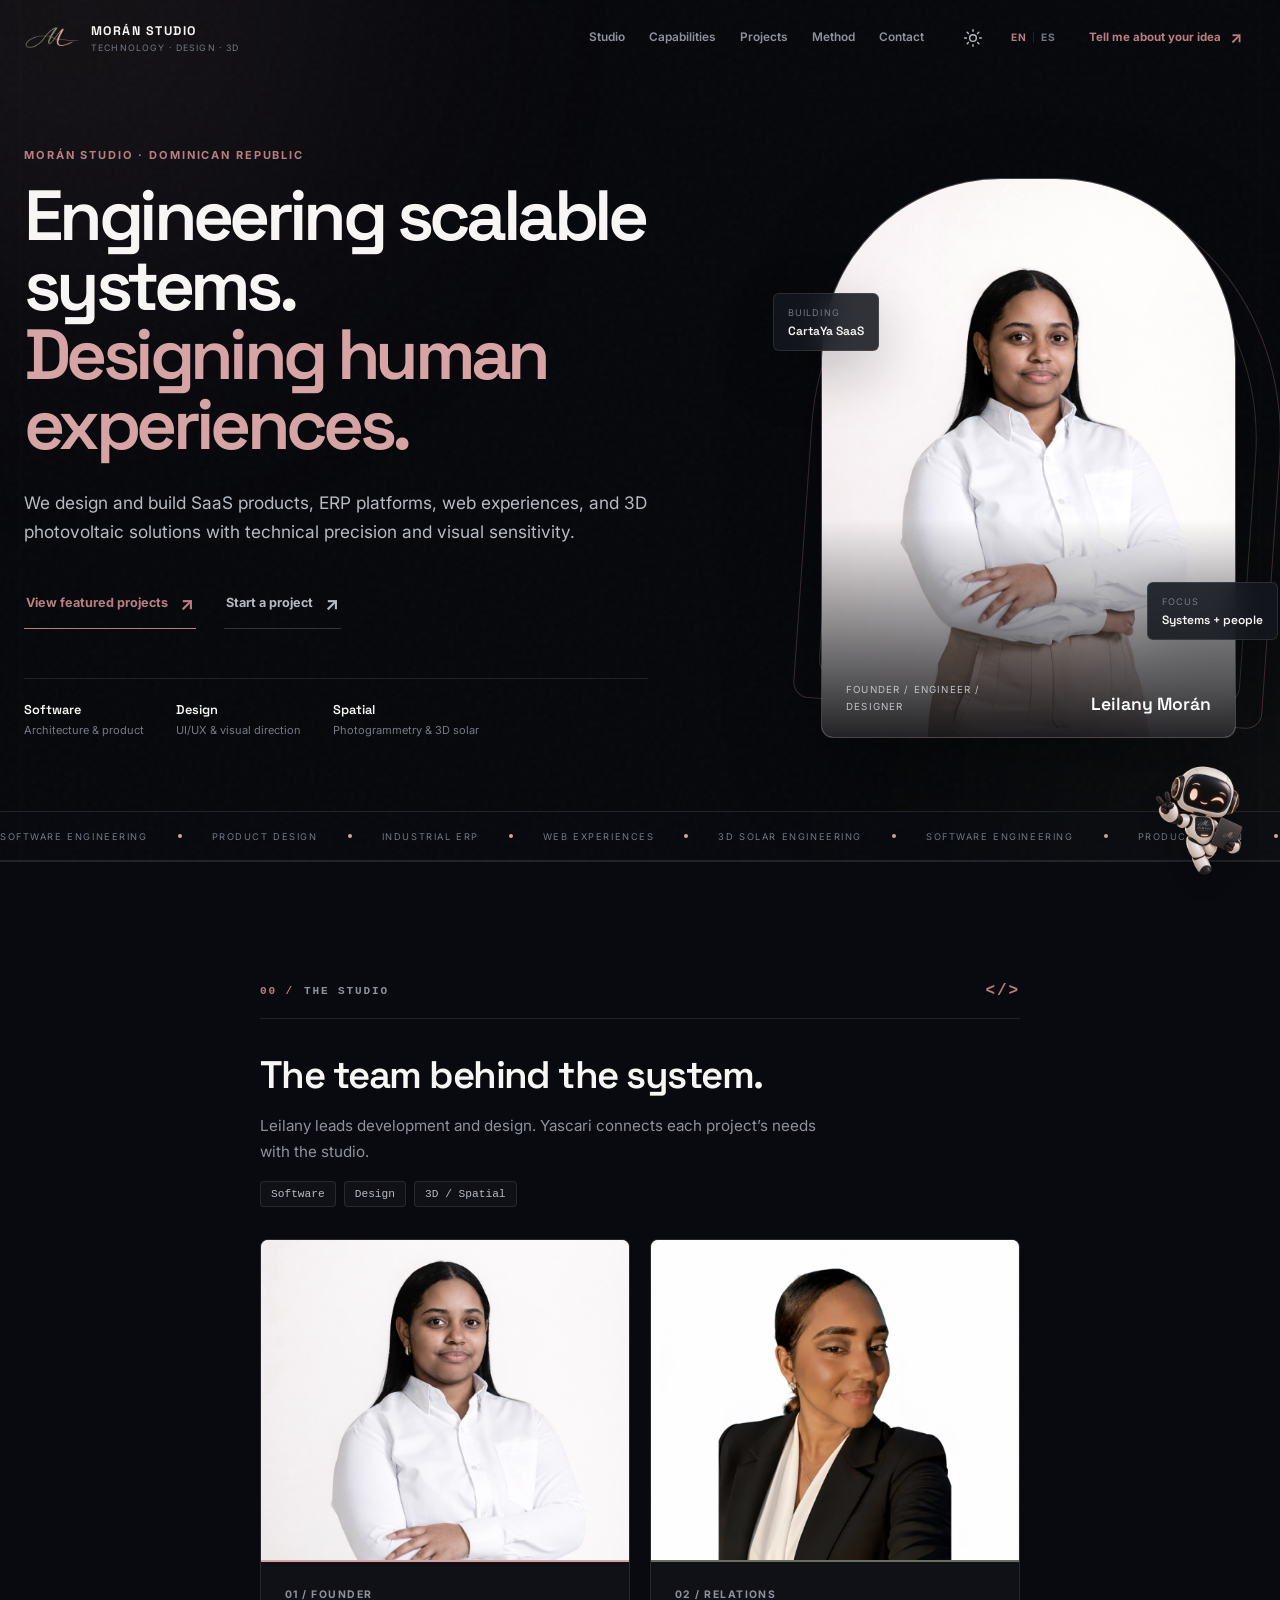
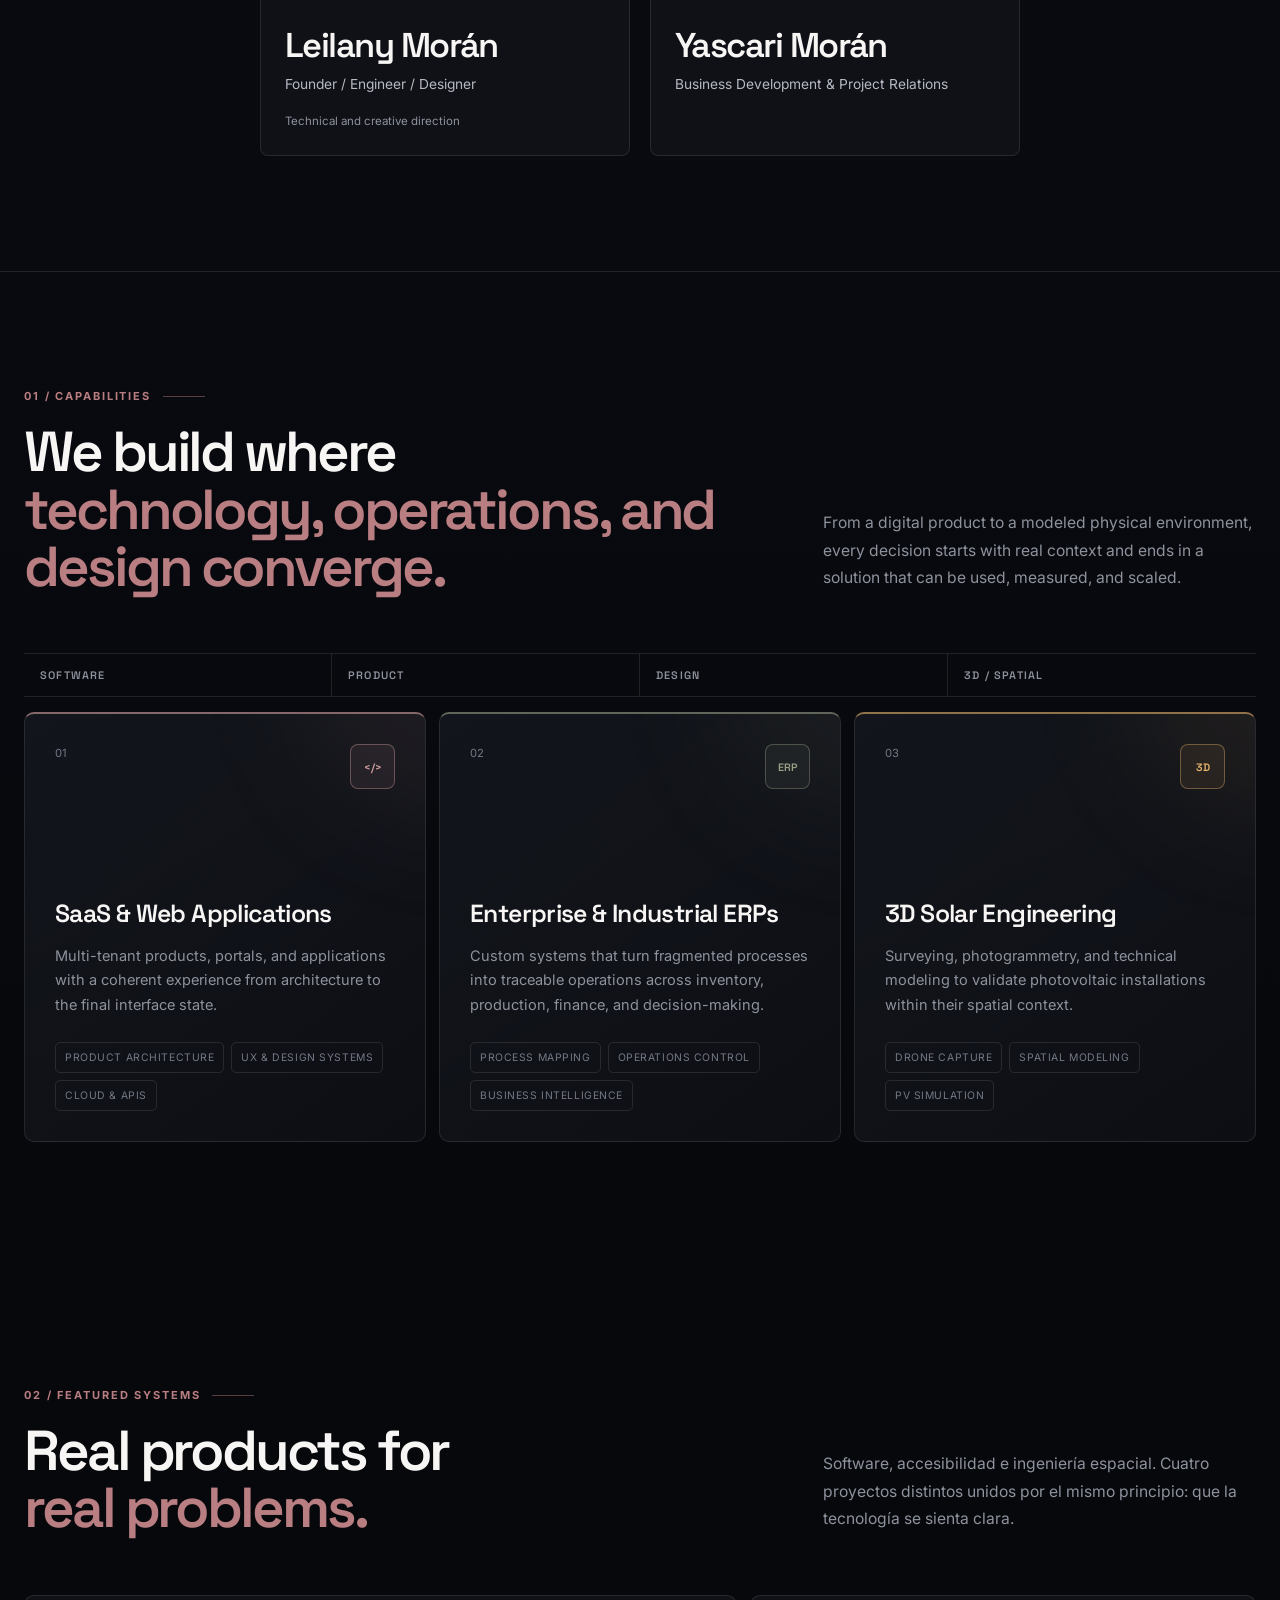
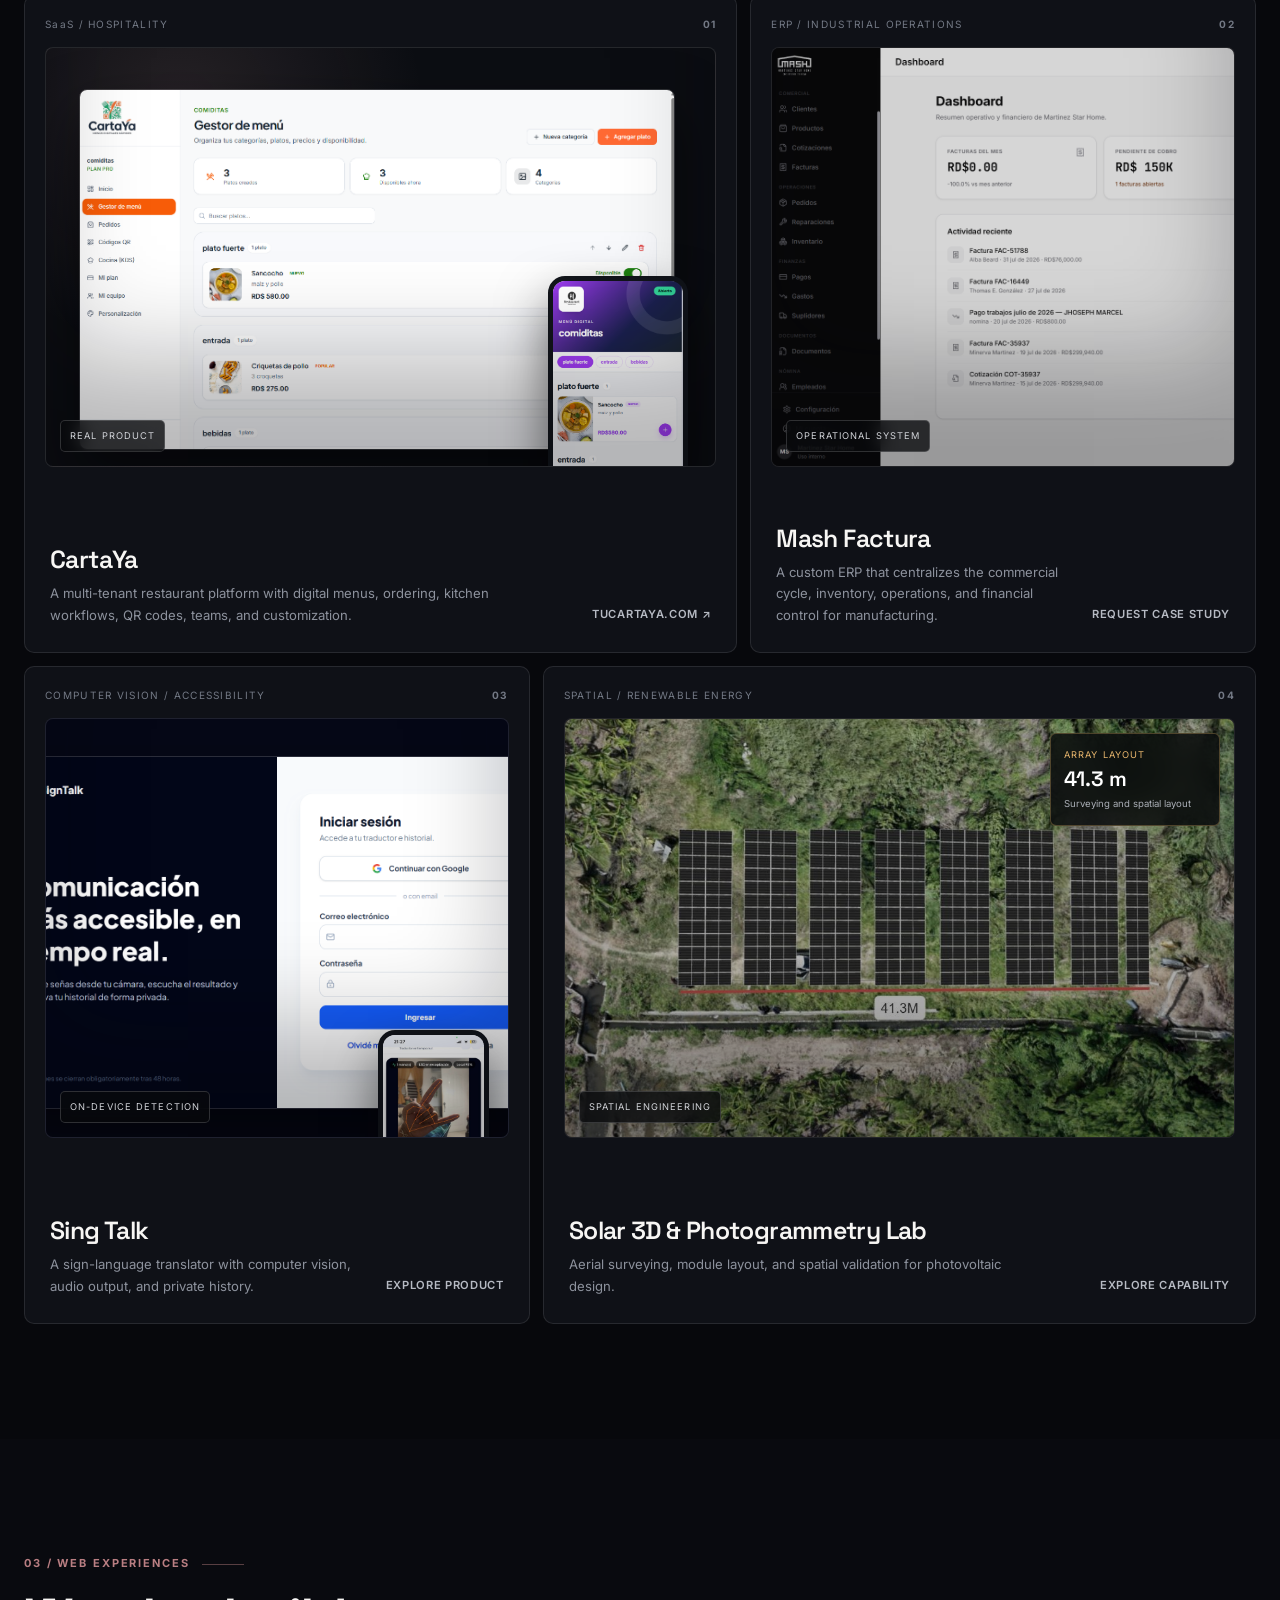
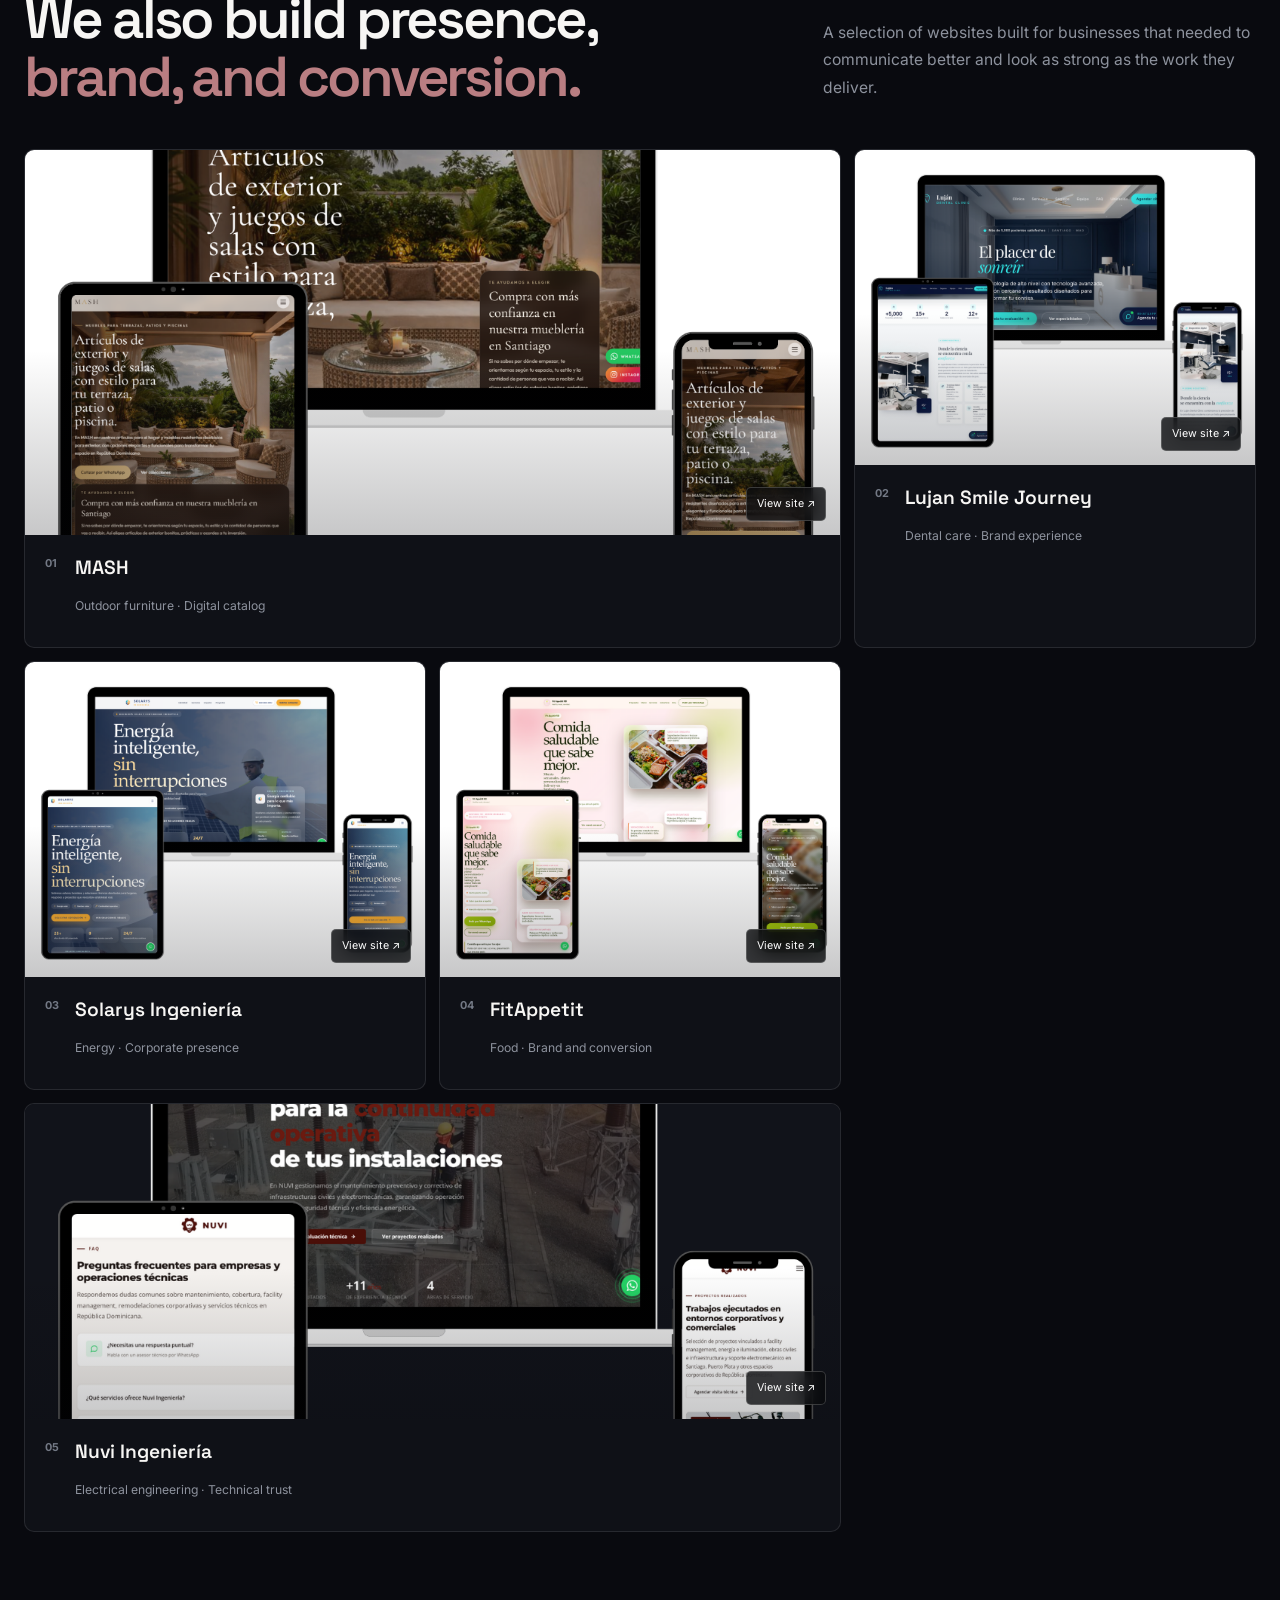
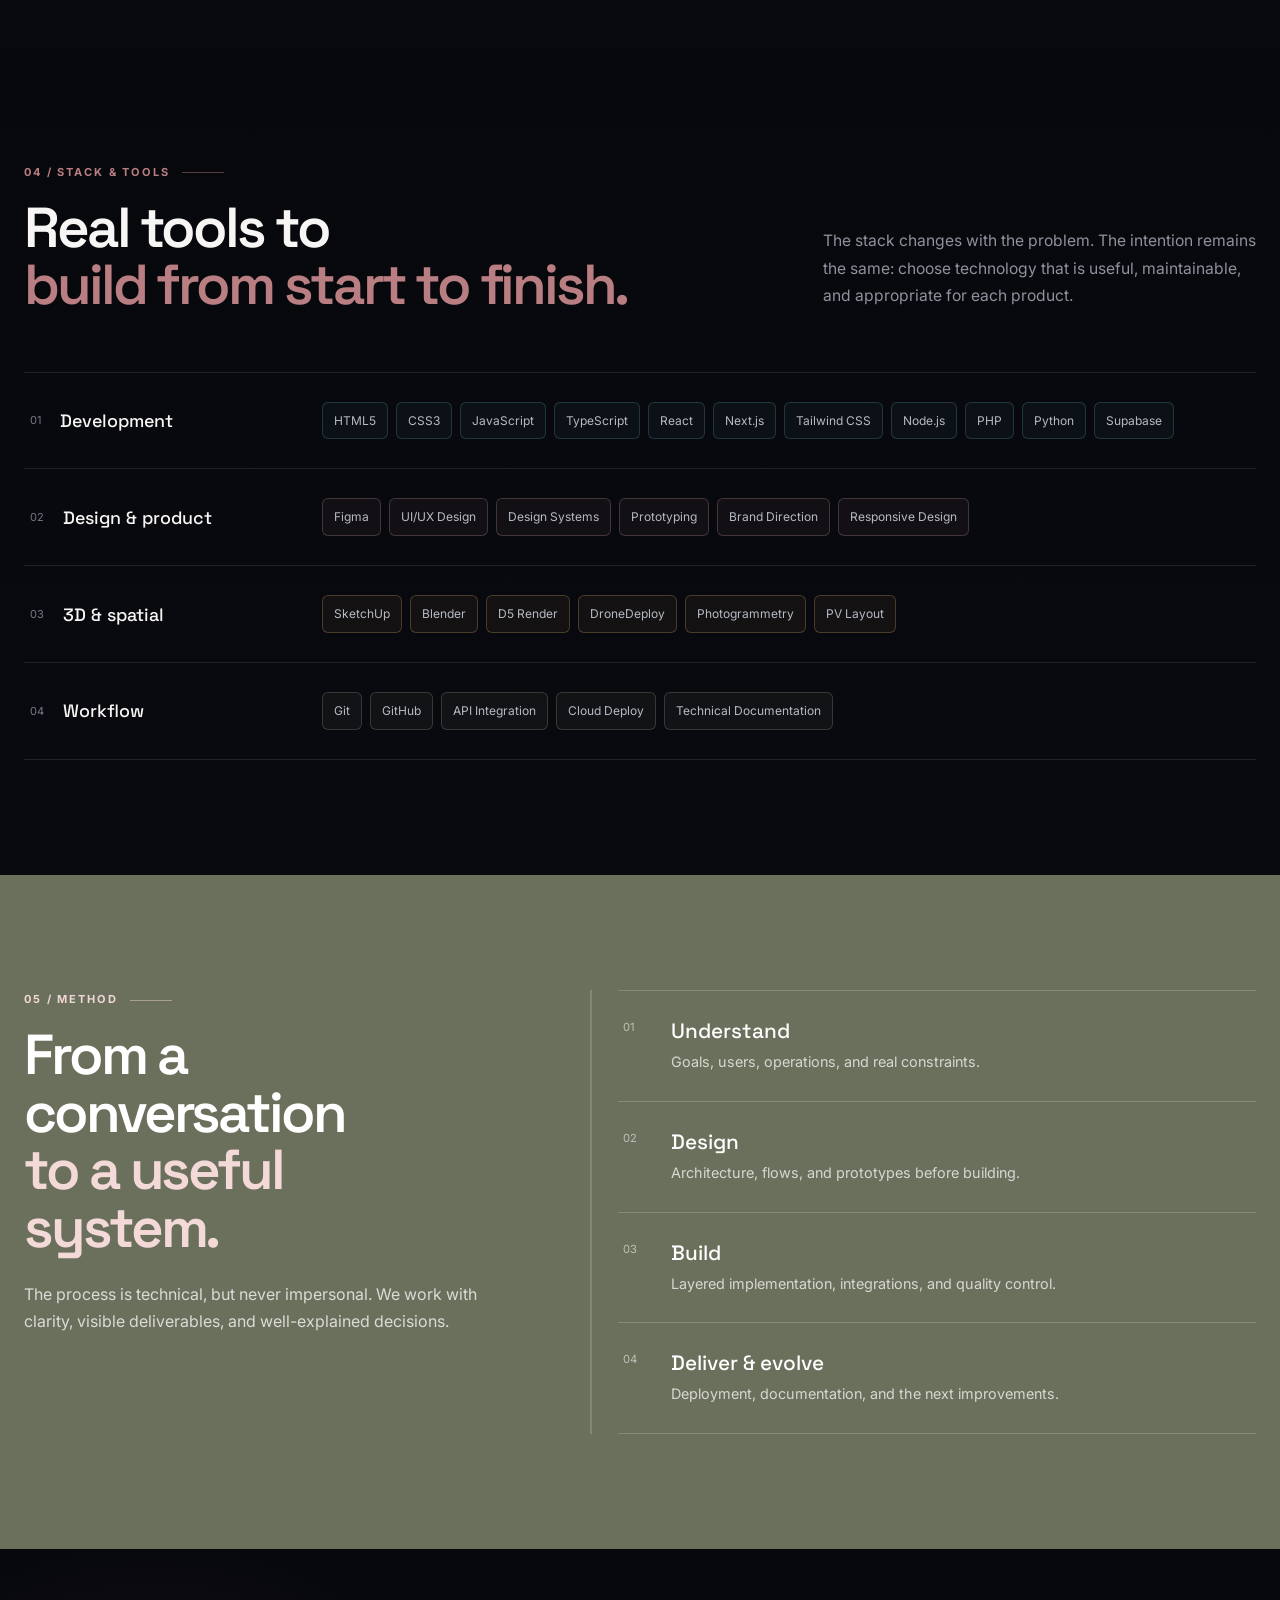
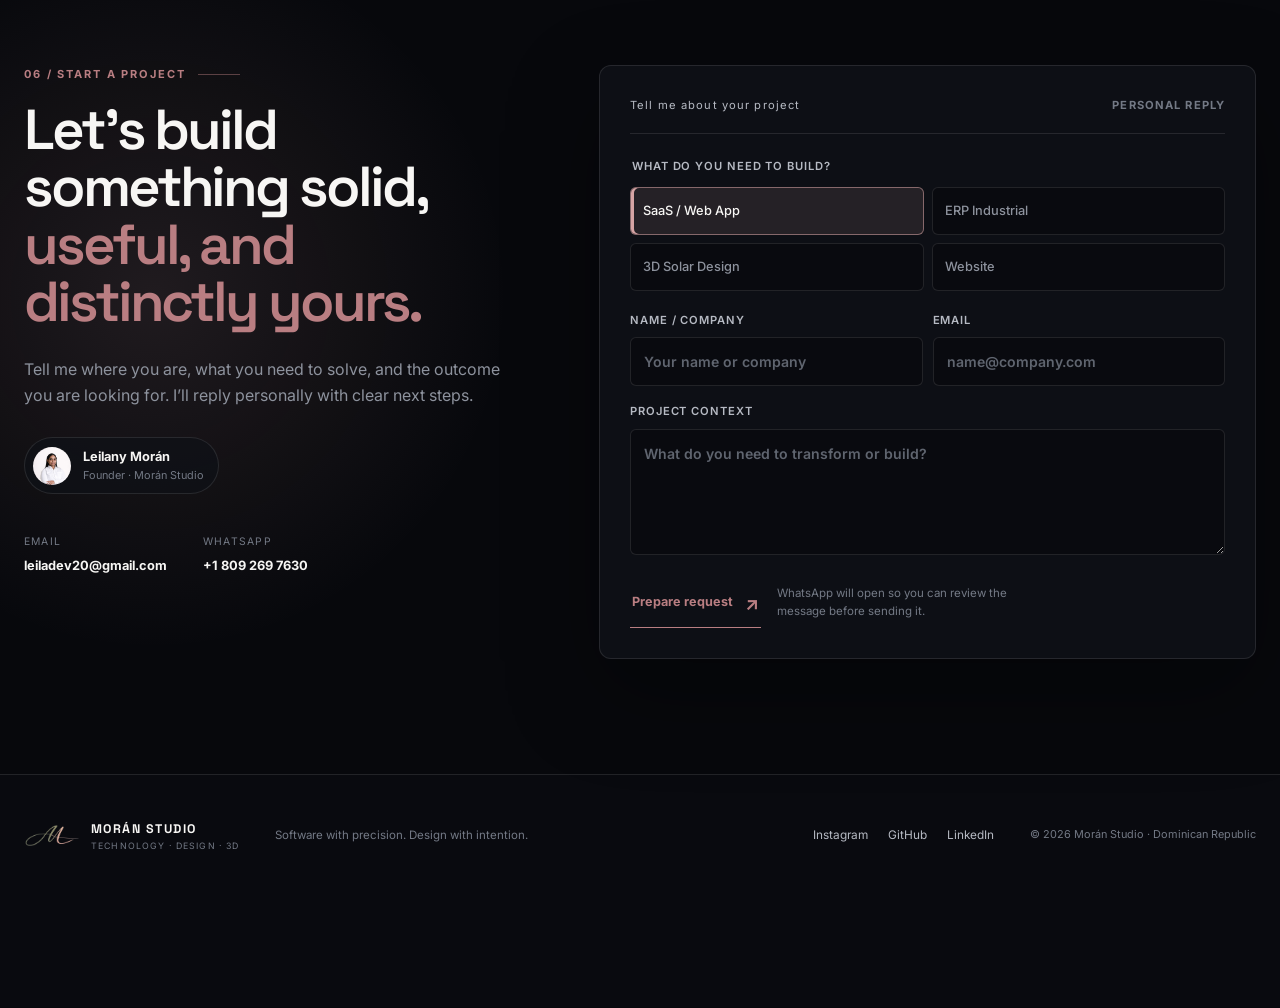
==== commit 299b64f9: "Stabilize mobile layout and keep assistant visible with consistent theme icons" ====
--- a/index.html
+++ b/index.html
@@ -54,7 +54,7 @@
         <a href="#contacto">Contacto</a>
       </nav>
       <div class="nav-controls">
-        <button class="theme-toggle" type="button" aria-label="Cambiar a modo claro" aria-pressed="false" data-theme-toggle><span class="theme-toggle__sun" aria-hidden="true">☀</span><span class="theme-toggle__moon" aria-hidden="true">☾</span></button>
+        <button class="theme-toggle" type="button" aria-label="Cambiar a modo claro" aria-pressed="false" data-theme-toggle><svg class="theme-toggle__sun" aria-hidden="true" width="20" height="20" viewBox="0 0 24 24" fill="none" stroke="currentColor" stroke-width="1.7" stroke-linecap="round"><circle cx="12" cy="12" r="4"/><path d="M12 2v2m0 16v2M2 12h2m16 0h2M5 5l1.5 1.5m11 11L19 19M5 19l1.5-1.5m11-11L19 5"/></svg><svg class="theme-toggle__moon" aria-hidden="true" width="20" height="20" viewBox="0 0 24 24" fill="none" stroke="currentColor" stroke-width="1.7" stroke-linecap="round" stroke-linejoin="round"><path d="M20.5 14a8.5 8.5 0 0 1-10.5-10.5A8.5 8.5 0 1 0 20.5 14Z"/></svg></button>
         <button class="language-toggle" type="button" aria-label="Change language to Spanish" data-lang-toggle><span data-lang-en>EN</span><i aria-hidden="true"></i><span data-lang-es>ES</span></button>
         <a class="nav-cta" href="#contacto">Cuéntame tu idea</a>
         <button class="menu-toggle" type="button" aria-label="Abrir menú" aria-expanded="false" aria-controls="main-nav" data-menu-toggle><span></span><span></span></button>
--- a/styles.css
+++ b/styles.css
@@ -68,7 +68,7 @@
 }
 
 * { box-sizing: border-box; }
-html { scroll-behavior: smooth; scroll-padding-top: 84px; }
+html { scroll-behavior: smooth; scroll-padding-top: 84px; overflow-x: hidden; overscroll-behavior-x: none; }
 body {
   margin: 0;
   background: var(--canvas);
@@ -76,7 +76,7 @@
   font-family: var(--font-body);
   font-size: 16px;
   line-height: 1.65;
-  overflow-x: clip;
+  overflow-x: hidden;
   transition: background-color var(--duration-ui) ease, color var(--duration-ui) ease;
 }
 body.is-menu-open { overflow: hidden; }
@@ -86,6 +86,7 @@
 img, svg { display: block; max-width: 100%; }
 figure, blockquote { margin: 0; }
 .shell { width: var(--shell); margin-inline: auto; }
+.shell > *, main, main section { min-width: 0; }
 
 :where(a, button, input, textarea):focus-visible {
   outline: 2px solid var(--focus);
@@ -182,7 +183,7 @@
 }
 .nav-wrap { height: 100%; display: flex; align-items: center; gap: 30px; }
 .brand { margin-right: auto; display: inline-flex; align-items: center; gap: 11px; min-width: max-content; }
-.brand img { width: 36px; height: 28px; object-fit: contain; }
+.brand img { width: 56px; height: 44px; object-fit: contain; flex-shrink: 0; }
 .brand > span { display: flex; flex-direction: column; line-height: 1; }
 .brand strong { font: 700 0.78rem var(--font-display); letter-spacing: 0.12em; }
 .brand small { margin-top: 5px; color: var(--text-faint); font-size: 0.55rem; letter-spacing: 0.13em; }
@@ -561,7 +562,7 @@
 @media (max-width: 760px) {
   :root { --shell: calc(100% - 28px); }
   .section { padding: 82px 0; }
-  .brand img { width: 31px; height: 25px; }
+  .brand img { width: 44px; height: 35px; }
   .brand strong { font-size: 0.7rem; }
   .brand small { font-size: 0.48rem; }
   .language-toggle { height: 40px; }
@@ -590,8 +591,9 @@
   .discipline-rail span:nth-child(-n+2) { border-bottom: 1px solid var(--border); }
   .service-card { min-height: 0; padding: 26px; }
   .service-card h3 { margin-top: 70px; font-size: 1.5rem; }
-  .mobile-swipe { margin: -14px 0 19px; display: flex; align-items: center; gap: 8px; color: var(--rose-strong); font-size: 0.76rem; font-weight: 700; }
-  .featured-grid, .web-grid { width: calc(100vw - 14px); margin-left: 0; padding: 0 22px 18px 0; display: flex; gap: 13px; overflow-x: auto; scroll-snap-type: x mandatory; overscroll-behavior-inline: contain; scrollbar-width: thin; scrollbar-color: var(--rose) var(--border); }
+  .mobile-swipe { display: none; }
+  .featured-grid, .web-grid { width: 100%; margin-inline: 0; padding: 0; display: grid; grid-template-columns: minmax(0, 1fr); gap: 22px; }
+  .motion-ready [data-reveal], .motion-ready [data-reveal].is-visible { opacity: 1; transform: none; transition: none; }
   .case { min-width: 0; min-height: 0; flex: 0 0 min(88vw, 430px); scroll-snap-align: start; }
   .case-media { height: 310px; }
   .case-copy { min-height: 210px; display: block; }
--- a/chatbot.css
+++ b/chatbot.css
@@ -47,8 +47,8 @@
 }
 .chatbot__toggle { touch-action: manipulation; }
 .chatbot__toggle:active { transform: scale(0.94); }
-.chatbot.is-open .chatbot__toggle { opacity: 0; visibility: hidden; transform: translateY(8px) scale(0.96); pointer-events: none; }
-.chatbot__toggle-mark { width: 100%; height: 100%; display: grid; place-items: center; animation: assistant-launcher-in 520ms var(--ease-out) both; }
+.chatbot.is-open .chatbot__toggle { opacity: 1; visibility: visible; transform: none; pointer-events: auto; }
+.chatbot__toggle-mark { width: 100%; height: 100%; display: grid; place-items: center; }
 .chatbot__toggle-mark img { display: block; width: 100%; height: 100%; object-fit: contain; filter: drop-shadow(0 8px 10px rgba(0, 0, 0, 0.22)); }
 .chatbot__toggle-mark { transform-origin: 50% 85%; }
 .chatbot__toggle-mark[data-gesture="hop"] { animation: assistant-hop 2400ms ease-in-out; }
@@ -78,9 +78,9 @@
 .chatbot__panel {
   position: absolute;
   right: 0;
-  bottom: 0;
+  bottom: 128px;
   width: min(410px, calc(100vw - 32px));
-  height: min(650px, calc(100dvh - 120px));
+  height: min(650px, calc(100dvh - 170px));
   display: grid;
   grid-template-rows: auto minmax(0, 1fr) auto;
   border: 1px solid var(--border-strong);
@@ -154,7 +154,7 @@
 
 @media (max-width: 760px) {
   .chatbot.is-open { bottom: calc(12px + env(safe-area-inset-bottom) + var(--assistant-keyboard-inset, 0px)); }
-  .chatbot .chatbot__panel { max-height: calc(var(--assistant-viewport-height, 100dvh) - 28px - env(safe-area-inset-bottom)); }
+  .chatbot .chatbot__panel { bottom: 96px; max-height: calc(var(--assistant-viewport-height, 100dvh) - 124px - env(safe-area-inset-bottom)); }
   .chatbot__input { font-size: 16px; }
   .chatbot { right: max(14px, env(safe-area-inset-right)); bottom: max(14px, env(safe-area-inset-bottom)); }
   .chatbot__panel { width: min(400px, calc(100vw - 28px)); height: min(70dvh, 610px); }
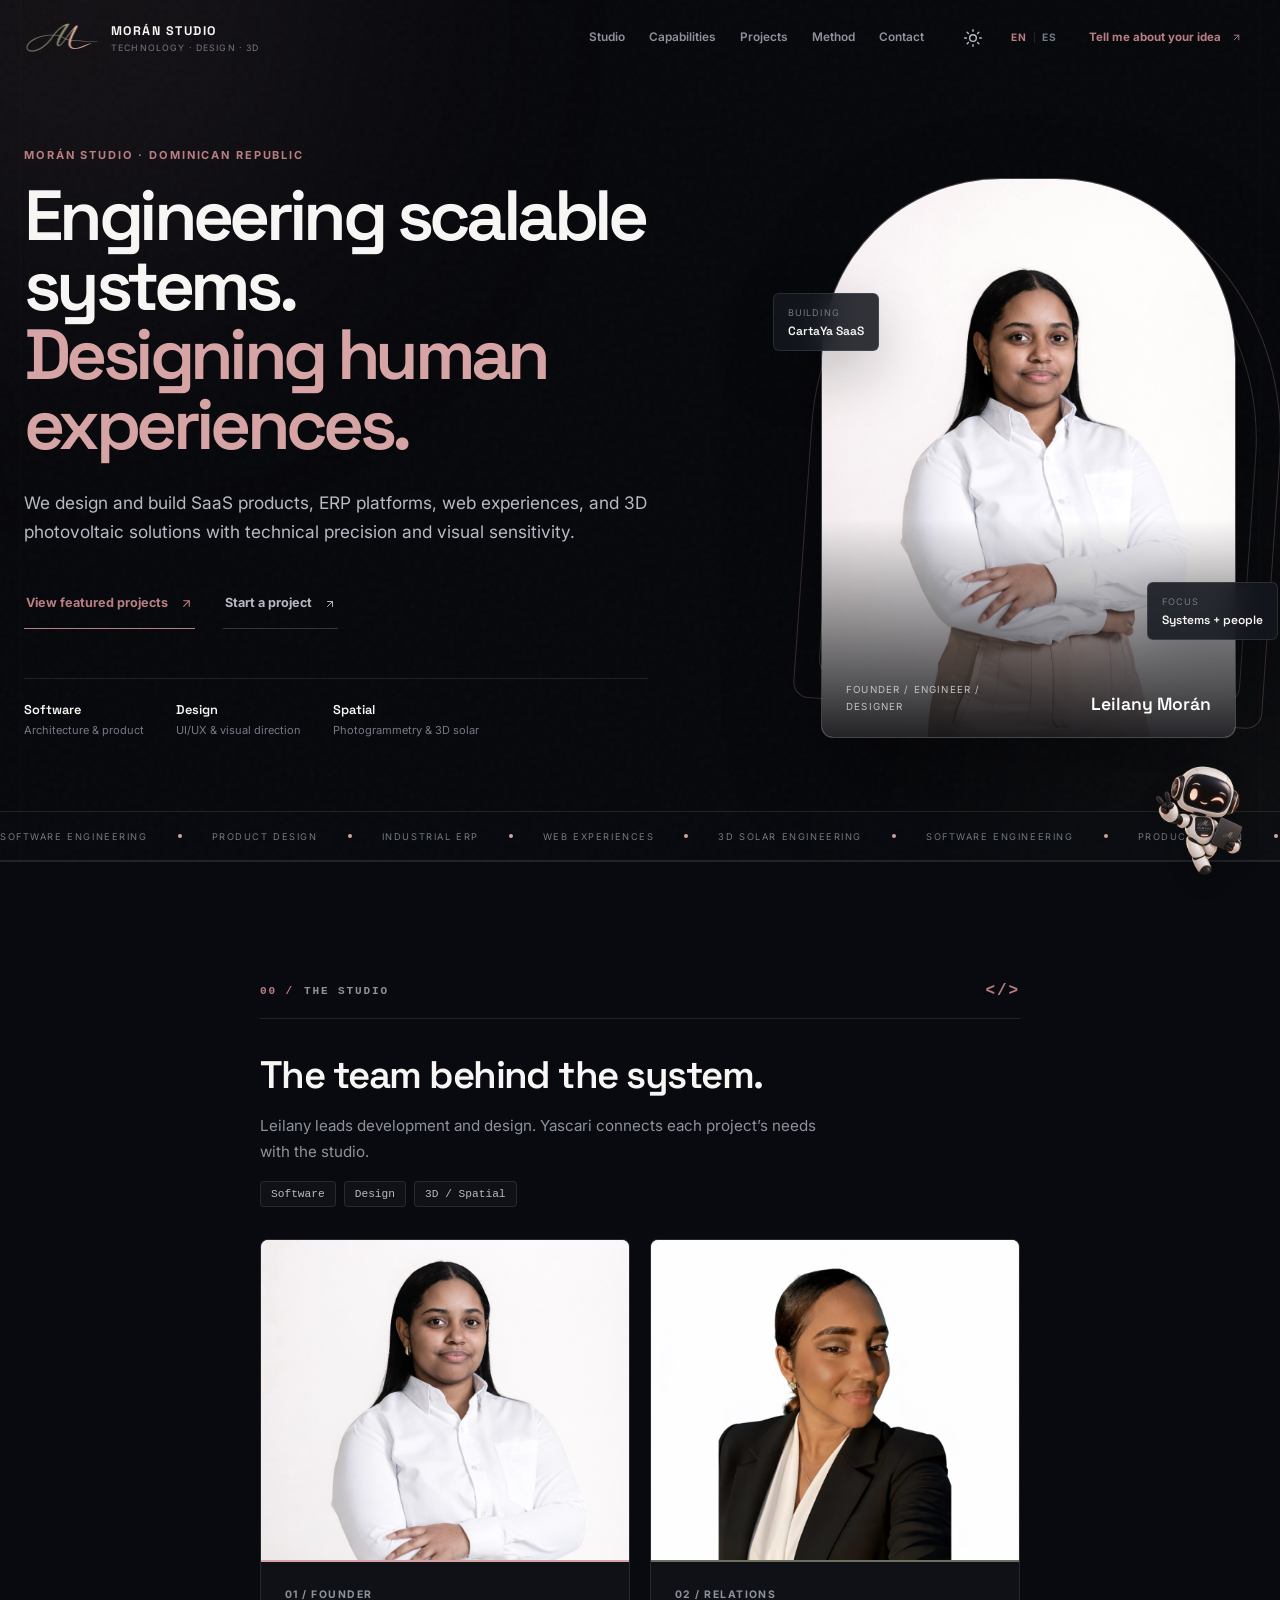
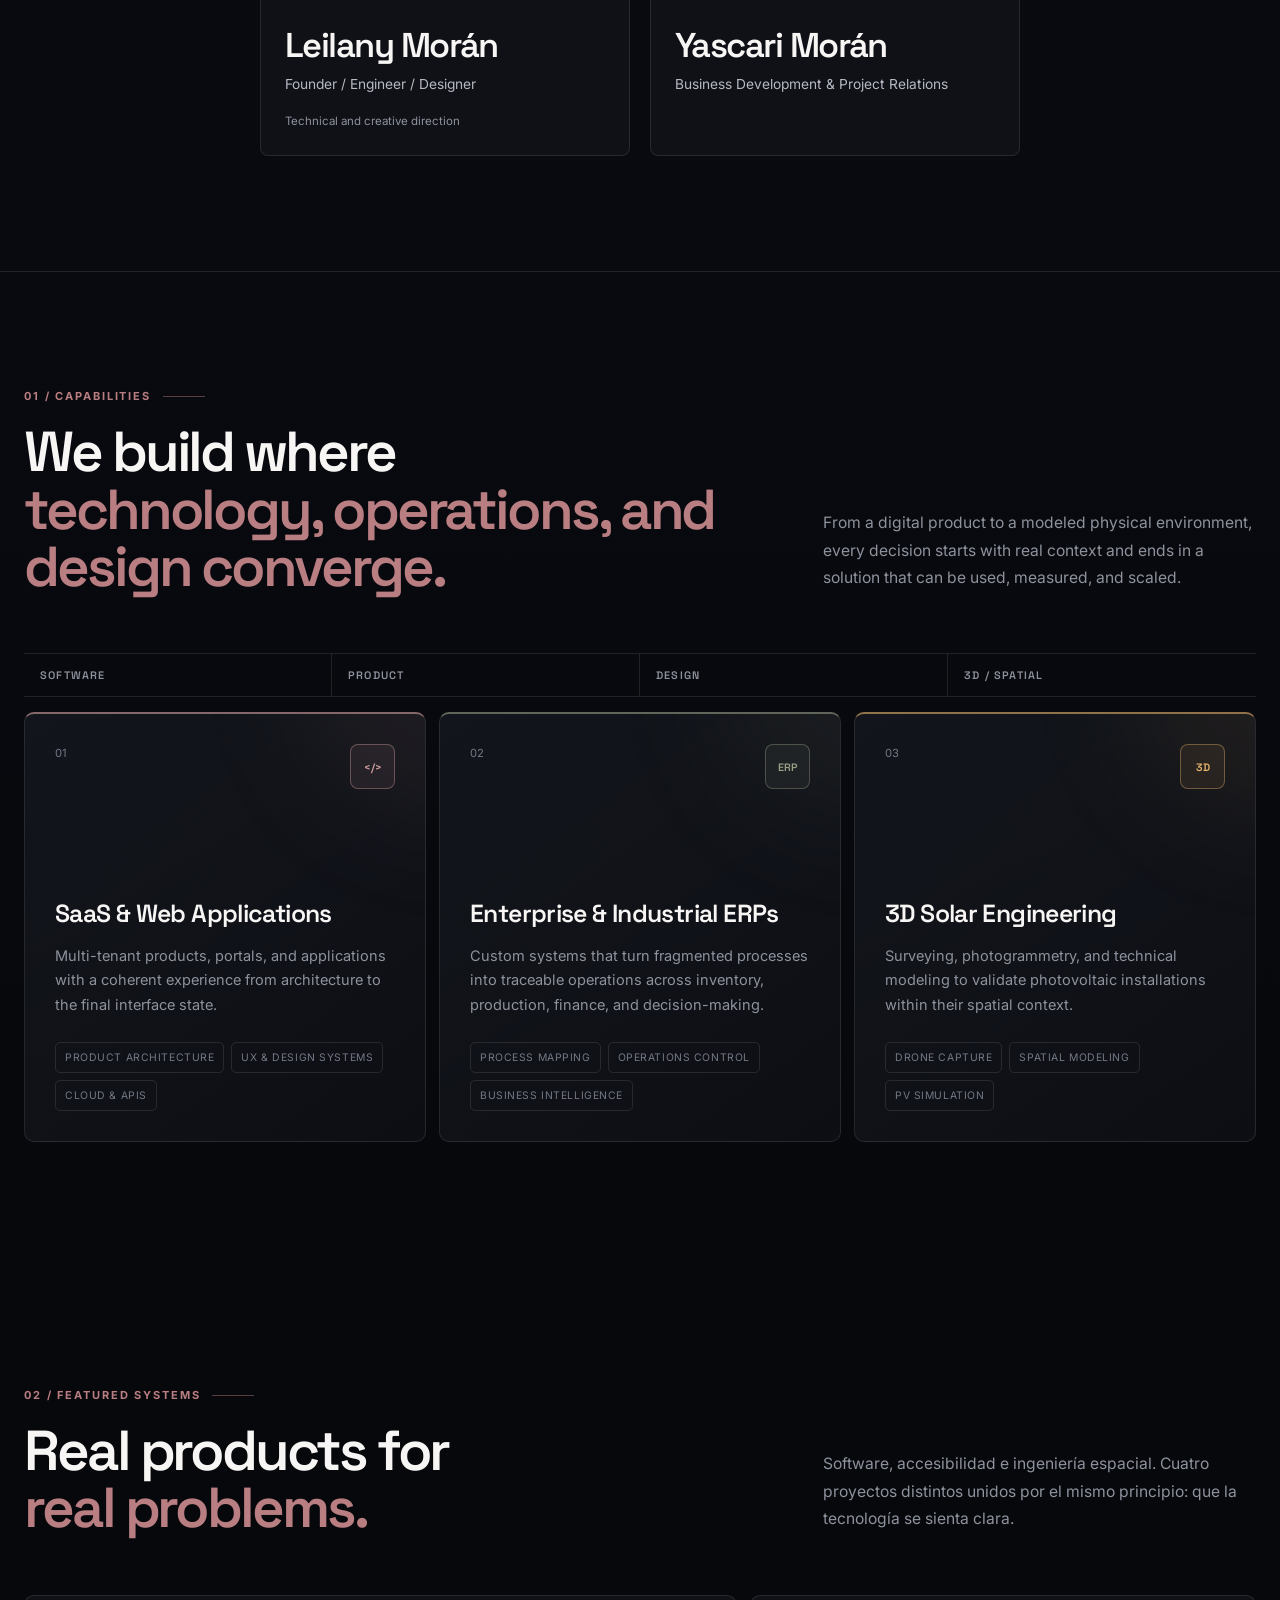
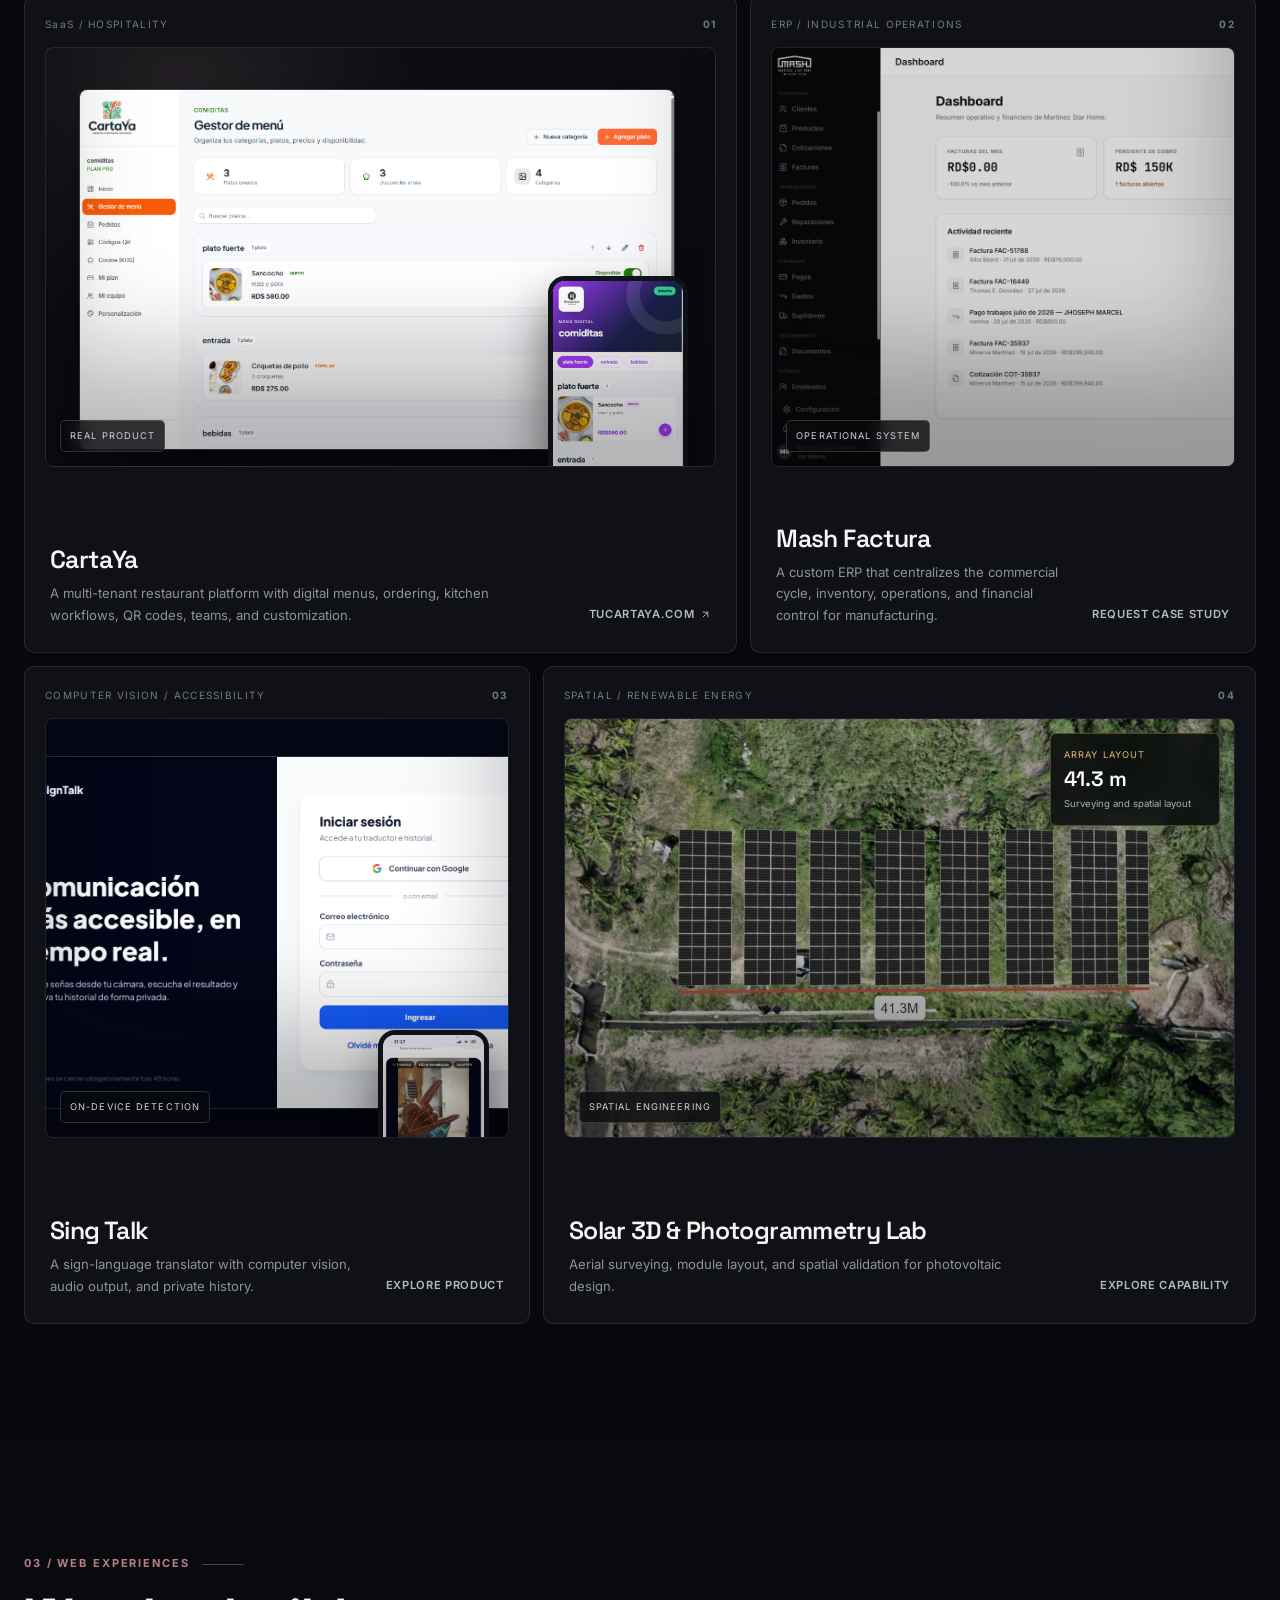
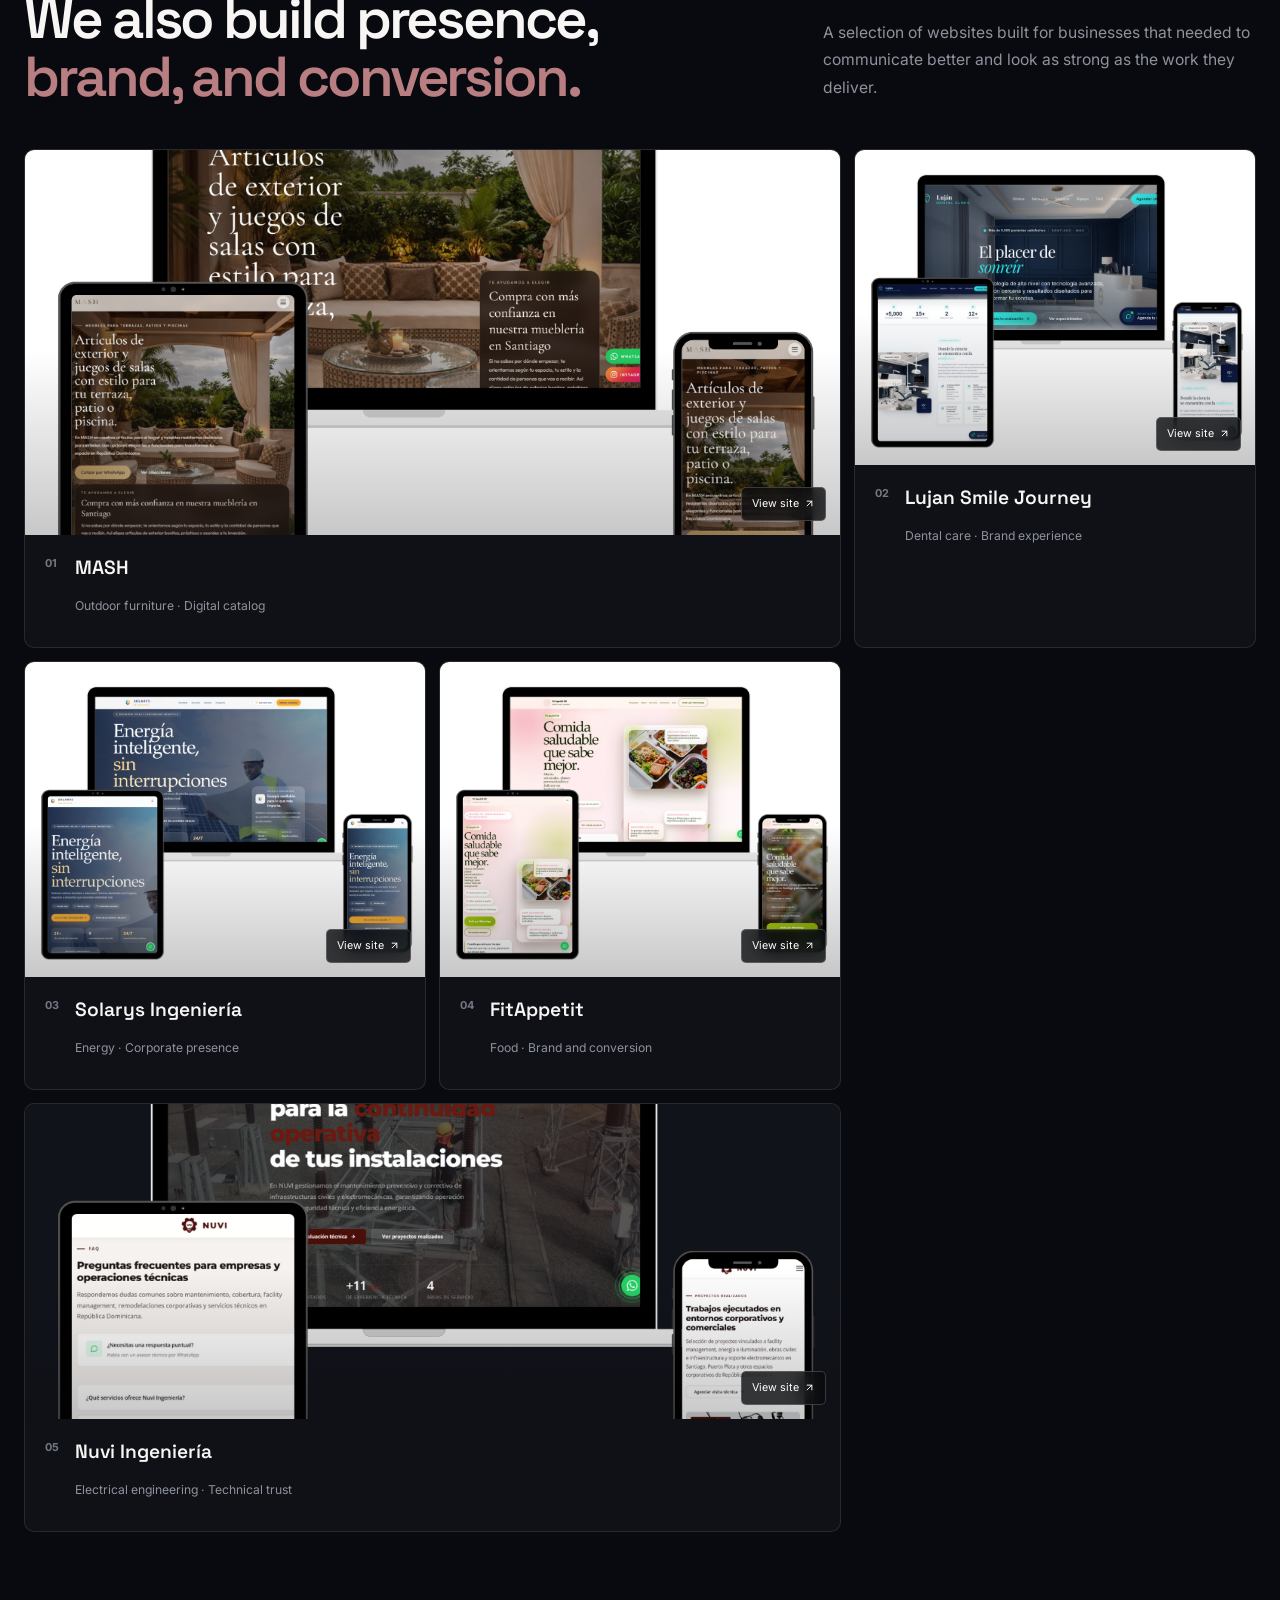
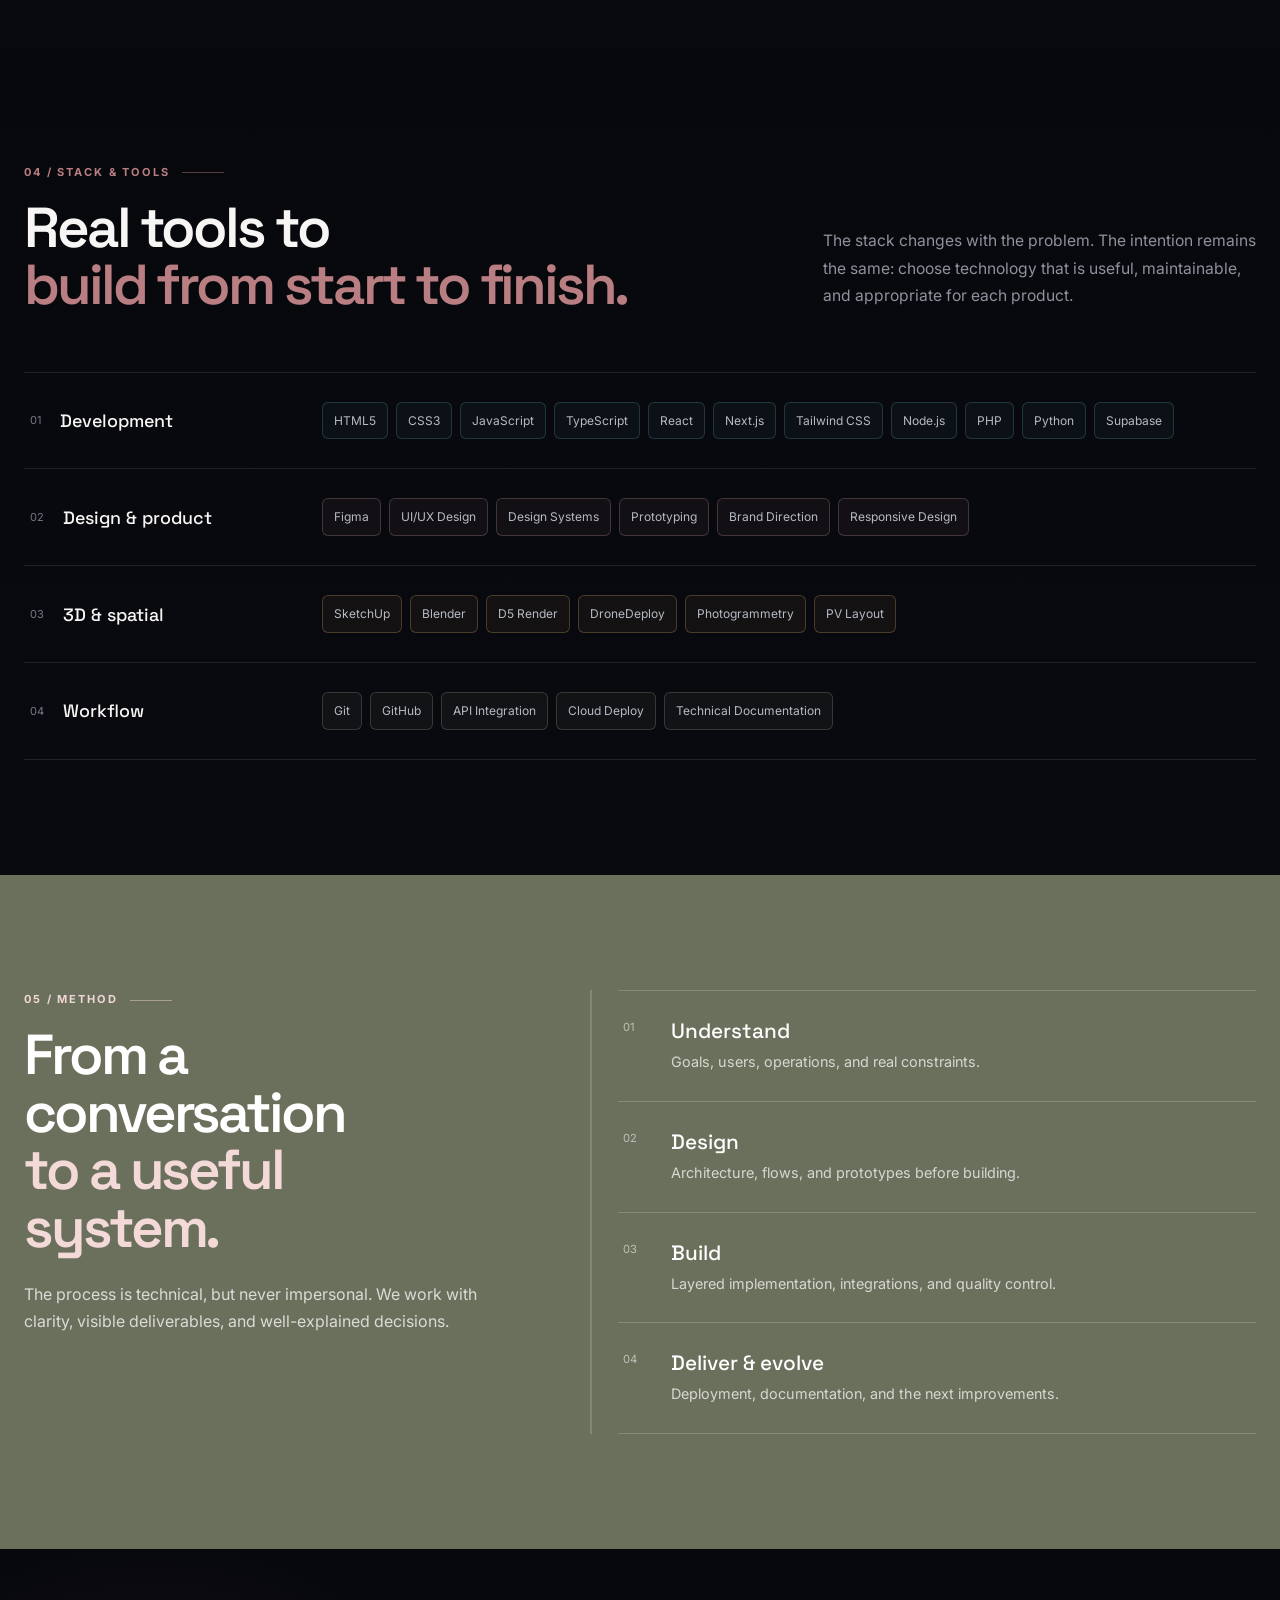
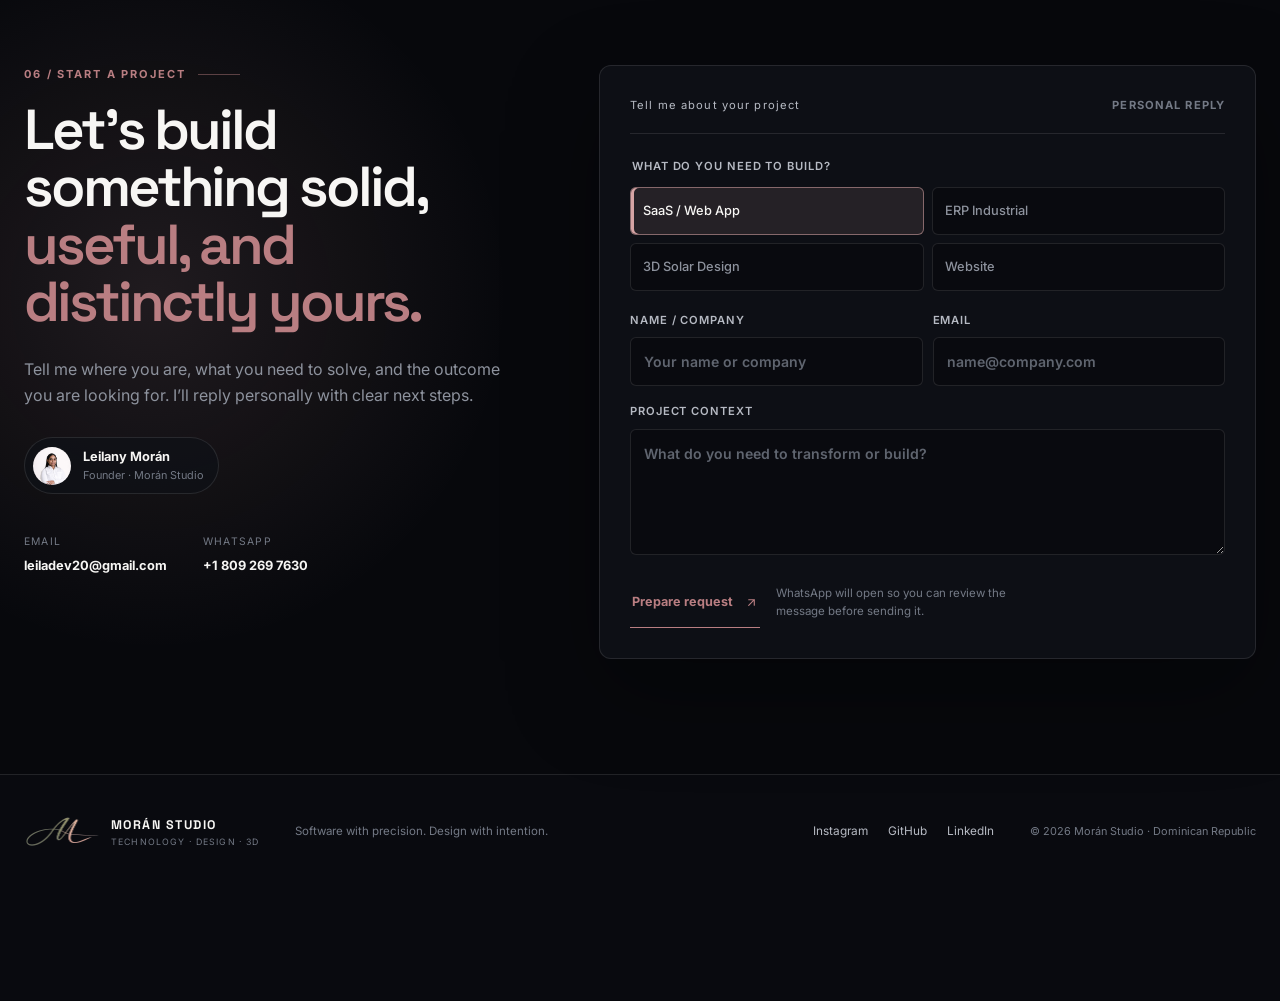
==== commit 19d14340: "Improve iPhone layout and mobile icons" ====
--- a/index.html
+++ b/index.html
@@ -2,7 +2,7 @@
 <html lang="en" data-theme="dark">
 <head>
   <meta charset="UTF-8">
-  <meta name="viewport" content="width=device-width, initial-scale=1.0">
+  <meta name="viewport" content="width=device-width, initial-scale=1.0, viewport-fit=cover">
   <title>Morán Studio — Software, Design & 3D Solar Engineering</title>
   <meta name="description" content="Technology and design studio led by Leilany Morán. SaaS products, industrial ERPs, web experiences, and 3D photovoltaic design.">
   <meta name="theme-color" content="#07080c">
@@ -43,7 +43,7 @@
   <header class="site-header" data-header>
     <div class="shell nav-wrap">
       <a class="brand" href="#inicio" aria-label="Morán Studio, inicio">
-        <img src="./assets/images/logo.png" width="36" height="28" alt="">
+        <img src="./assets/images/logo.png" width="612" height="296" alt="">
         <span><strong>MORÁN STUDIO</strong><small>TECHNOLOGY · DESIGN · 3D</small></span>
       </a>
       <nav class="main-nav" id="main-nav" aria-label="Navegación principal" data-nav>
@@ -112,7 +112,7 @@
         <header class="section-head" data-reveal><div><span class="section-index">02 / SISTEMAS DESTACADOS</span><h2 id="projects-title">Productos reales para<br><em>problemas reales.</em></h2></div><p>Software, accesibilidad e ingeniería espacial. Cuatro proyectos distintos unidos por el mismo principio: que la tecnología se sienta clara.</p></header>
         <p class="mobile-swipe">Desliza para explorar los proyectos</p>
         <div class="featured-grid">
-          <article class="case case--feature" id="cartaya" data-reveal><div class="case-top"><span>SaaS / HOSPITALITY</span><b>01</b></div><div class="case-media case-media--cartaya"><img class="case-screen" src="./assets/projects/cartaya-dashboard.png" width="1321" height="797" alt="Panel de gestión de CartaYa"><img class="case-phone" src="./assets/projects/cartaya-customer-menu.png" width="372" height="821" alt="Menú cliente de CartaYa"><span class="case-status">PRODUCTO REAL</span></div><div class="case-copy"><div><h3>CartaYa</h3><p>Plataforma multi-tenant para restaurantes con menú digital, pedidos, cocina, códigos QR, equipos y personalización.</p></div><a href="https://tucartaya.com" target="_blank" rel="noreferrer">tucartaya.com <span aria-hidden="true">↗</span></a></div></article>
+          <article class="case case--feature" id="cartaya" data-reveal><div class="case-top"><span>SaaS / HOSPITALITY</span><b>01</b></div><div class="case-media case-media--cartaya"><img class="case-screen" src="./assets/projects/cartaya-dashboard.png" width="1321" height="797" alt="Panel de gestión de CartaYa"><img class="case-phone" src="./assets/projects/cartaya-customer-menu.png" width="372" height="821" alt="Menú cliente de CartaYa"><span class="case-status">PRODUCTO REAL</span></div><div class="case-copy"><div><h3>CartaYa</h3><p>Plataforma multi-tenant para restaurantes con menú digital, pedidos, cocina, códigos QR, equipos y personalización.</p></div><a href="https://tucartaya.com" target="_blank" rel="noreferrer">tucartaya.com <span class="external-arrow" aria-hidden="true"></span></a></div></article>
           <article class="case" id="mash-factura" data-reveal data-delay="1"><div class="case-top"><span>ERP / INDUSTRIAL OPERATIONS</span><b>02</b></div><div class="case-media case-media--erp"><img src="./assets/projects/mash-factura-dashboard.png" width="1911" height="906" alt="Dashboard del ERP Mash Factura" loading="lazy"><span class="case-status">SISTEMA OPERATIVO</span></div><div class="case-copy"><div><h3>Mash Factura</h3><p>ERP para centralizar el ciclo comercial, inventario, operación y control financiero de manufactura.</p></div><a href="#contacto">Solicitar caso</a></div></article>
           <article class="case" id="sing-talk" data-reveal><div class="case-top"><span>COMPUTER VISION / ACCESSIBILITY</span><b>03</b></div><div class="case-media case-media--sing"><img class="case-screen" src="./assets/projects/singtalk-login.png" width="1324" height="814" alt="Inicio de sesión de Sing Talk" loading="lazy"><img class="case-phone" src="./assets/projects/singtalk-live-translation.jpg" width="591" height="1280" alt="Sing Talk traduciendo una seña en tiempo real" loading="lazy"><span class="case-status">DETECCIÓN LOCAL</span></div><div class="case-copy"><div><h3>Sing Talk</h3><p>Traductor de lengua de señas con visión por computadora, audio e historial privado.</p></div><a href="#contacto">Explorar producto</a></div></article>
           <article class="case case--feature" id="solar-3d" data-reveal data-delay="1"><div class="case-top"><span>SPATIAL / RENEWABLE ENERGY</span><b>04</b></div><div class="case-media case-media--solar"><img src="./assets/projects/solar-aerial-layout.jpg" width="1280" height="673" alt="Diseño fotovoltaico sobre captura aérea" loading="lazy"><div class="solar-hud"><span>ARRAY LAYOUT</span><strong>41.3 m</strong><small>Levantamiento y disposición espacial</small></div><span class="case-status case-status--amber">INGENIERÍA ESPACIAL</span></div><div class="case-copy"><div><h3>Solar 3D & Photogrammetry Lab</h3><p>Levantamiento aéreo, disposición de módulos y validación espacial para diseño fotovoltaico.</p></div><a href="#contacto">Explorar capacidad</a></div></article>
@@ -121,11 +121,11 @@
     </section>
 
     <section class="web-work section" id="webs" aria-labelledby="web-title"><div class="shell"><header class="section-head section-head--compact" data-reveal><div><span class="section-index">03 / EXPERIENCIAS WEB</span><h2 id="web-title">También construimos presencia,<br><em>marca y conversión.</em></h2></div><p>Una selección de páginas desarrolladas para negocios que necesitaban comunicar mejor y verse a la altura de su trabajo.</p></header><p class="mobile-swipe">Desliza para ver más trabajos</p><div class="web-grid">
-      <article class="web-card web-card--large" data-reveal><a href="https://mashoficial.com" target="_blank" rel="noreferrer"><div class="web-image"><img src="./assets/images/project-mash-home.png" width="1080" height="900" alt="Sitio web MASH" loading="lazy"><span>Ver sitio ↗</span></div><div class="web-info"><b>01</b><h3>MASH</h3><p>Mobiliario exterior · Catálogo digital</p></div></a></article>
-      <article class="web-card" data-reveal data-delay="1"><a href="https://leilameca.github.io/lujan-smile-journey/" target="_blank" rel="noreferrer"><div class="web-image"><img src="./assets/images/project-lujan-preview.png" width="1080" height="900" alt="Sitio web Lujan Smile Journey" loading="lazy"><span>Ver sitio ↗</span></div><div class="web-info"><b>02</b><h3>Lujan Smile Journey</h3><p>Salud dental · Experiencia de marca</p></div></a></article>
-      <article class="web-card" data-reveal><a href="https://solarysrd.com" target="_blank" rel="noreferrer"><div class="web-image"><img src="./assets/images/project-solarys-preview.png" width="1080" height="900" alt="Sitio web Solarys Ingeniería" loading="lazy"><span>Ver sitio ↗</span></div><div class="web-info"><b>03</b><h3>Solarys Ingeniería</h3><p>Energía · Presencia corporativa</p></div></a></article>
-      <article class="web-card" data-reveal data-delay="1"><a href="https://leilameca.github.io/fitappetitrd/" target="_blank" rel="noreferrer"><div class="web-image"><img src="./assets/images/project-fitappetit-preview.png" width="1080" height="900" alt="Sitio web FitAppetit" loading="lazy"><span>Ver sitio ↗</span></div><div class="web-info"><b>04</b><h3>FitAppetit</h3><p>Alimentos · Marca y conversión</p></div></a></article>
-      <article class="web-card web-card--wide" data-reveal><a href="https://nuvingenieria.com/" target="_blank" rel="noreferrer"><div class="web-image"><img src="./assets/images/project-nuvi-preview.png" width="1080" height="900" alt="Sitio web Nuvi Ingeniería" loading="lazy"><span>Ver sitio ↗</span></div><div class="web-info"><b>05</b><h3>Nuvi Ingeniería</h3><p>Ingeniería eléctrica · Confianza técnica</p></div></a></article>
+      <article class="web-card web-card--large" data-reveal><a href="https://mashoficial.com" target="_blank" rel="noreferrer"><div class="web-image"><img src="./assets/images/project-mash-home.png" width="1080" height="900" alt="Sitio web MASH" loading="lazy"><span>Ver sitio <i class="external-arrow" aria-hidden="true"></i></span></div><div class="web-info"><b>01</b><h3>MASH</h3><p>Mobiliario exterior · Catálogo digital</p></div></a></article>
+      <article class="web-card" data-reveal data-delay="1"><a href="https://leilameca.github.io/lujan-smile-journey/" target="_blank" rel="noreferrer"><div class="web-image"><img src="./assets/images/project-lujan-preview.png" width="1080" height="900" alt="Sitio web Lujan Smile Journey" loading="lazy"><span>Ver sitio <i class="external-arrow" aria-hidden="true"></i></span></div><div class="web-info"><b>02</b><h3>Lujan Smile Journey</h3><p>Salud dental · Experiencia de marca</p></div></a></article>
+      <article class="web-card" data-reveal><a href="https://solarysrd.com" target="_blank" rel="noreferrer"><div class="web-image"><img src="./assets/images/project-solarys-preview.png" width="1080" height="900" alt="Sitio web Solarys Ingeniería" loading="lazy"><span>Ver sitio <i class="external-arrow" aria-hidden="true"></i></span></div><div class="web-info"><b>03</b><h3>Solarys Ingeniería</h3><p>Energía · Presencia corporativa</p></div></a></article>
+      <article class="web-card" data-reveal data-delay="1"><a href="https://leilameca.github.io/fitappetitrd/" target="_blank" rel="noreferrer"><div class="web-image"><img src="./assets/images/project-fitappetit-preview.png" width="1080" height="900" alt="Sitio web FitAppetit" loading="lazy"><span>Ver sitio <i class="external-arrow" aria-hidden="true"></i></span></div><div class="web-info"><b>04</b><h3>FitAppetit</h3><p>Alimentos · Marca y conversión</p></div></a></article>
+      <article class="web-card web-card--wide" data-reveal><a href="https://nuvingenieria.com/" target="_blank" rel="noreferrer"><div class="web-image"><img src="./assets/images/project-nuvi-preview.png" width="1080" height="900" alt="Sitio web Nuvi Ingeniería" loading="lazy"><span>Ver sitio <i class="external-arrow" aria-hidden="true"></i></span></div><div class="web-info"><b>05</b><h3>Nuvi Ingeniería</h3><p>Ingeniería eléctrica · Confianza técnica</p></div></a></article>
     </div></div></section>
 
     <section class="tools section" id="herramientas" aria-labelledby="tools-title"><div class="shell"><header class="section-head" data-reveal><div><span class="section-index">04 / STACK & HERRAMIENTAS</span><h2 id="tools-title">Herramientas reales para<br><em>construir de principio a fin.</em></h2></div><p>El stack cambia según el problema. La intención se mantiene: elegir tecnología útil, mantenible y apropiada para cada producto.</p></header><div class="tool-groups">
@@ -140,7 +140,7 @@
     <section class="contact section" id="contacto" aria-labelledby="contact-title"><div class="shell contact-grid"><div class="contact-copy" data-reveal><span class="section-index">06 / INICIAR PROYECTO</span><h2 id="contact-title">Hagamos algo sólido,<br><em>útil y muy tuyo.</em></h2><p>Cuéntame dónde estás, qué necesitas resolver y qué resultado buscas. Te responderé personalmente con próximos pasos claros.</p><div class="contact-person"><img src="./assets/images/profile-leilany-about.jpg" width="1024" height="1536" alt="Leilany Morán" loading="lazy"><div><strong>Leilany Morán</strong><span>Fundadora · Morán Studio</span></div></div><div class="contact-links"><a href="mailto:leiladev20@gmail.com"><span>Email</span><b>leiladev20@gmail.com</b></a><a href="https://wa.me/18092697630" target="_blank" rel="noreferrer"><span>WhatsApp</span><b>+1 809 269 7630</b></a></div></div><form class="quote-form" data-quote-form data-reveal data-delay="1"><div class="form-head"><span>Cuéntame tu proyecto</span><b>RESPUESTA PERSONAL</b></div><fieldset><legend>¿Qué necesitas construir?</legend><div class="service-options"><label><input type="radio" name="service" value="SaaS / Aplicación web" checked><span>SaaS / Web App</span></label><label><input type="radio" name="service" value="ERP industrial"><span>ERP Industrial</span></label><label><input type="radio" name="service" value="Diseño 3D Solar"><span>Diseño 3D Solar</span></label><label><input type="radio" name="service" value="Página web"><span>Página web</span></label></div></fieldset><div class="field-row"><label>Nombre / Empresa<input name="name" type="text" placeholder="Tu nombre o empresa" autocomplete="name" required></label><label>Email<input name="email" type="email" placeholder="nombre@empresa.com" autocomplete="email" required></label></div><label>Contexto del proyecto<textarea name="message" rows="4" placeholder="¿Qué necesitas transformar o construir?" required></textarea></label><div class="form-submit"><button class="button button--rose" type="submit">Preparar solicitud</button><small>Se abrirá WhatsApp para que revises el mensaje antes de enviarlo.</small></div></form></div></section>
   </main>
 
-  <footer class="site-footer"><div class="shell"><a class="brand" href="#inicio"><img src="./assets/images/logo.png" width="36" height="28" alt=""><span><strong>MORÁN STUDIO</strong><small>TECHNOLOGY · DESIGN · 3D</small></span></a><p>Software con precisión. Diseño con intención.</p><nav aria-label="Redes sociales"><a href="https://instagram.com/moranstudiord" target="_blank" rel="noreferrer">Instagram</a><a href="https://github.com/leilameca" target="_blank" rel="noreferrer">GitHub</a><a href="https://www.linkedin.com/in/leilany-moran-0b139b264/" target="_blank" rel="noreferrer">LinkedIn</a></nav><small>© 2026 Morán Studio · República Dominicana</small></div></footer>
+  <footer class="site-footer"><div class="shell"><a class="brand" href="#inicio"><img src="./assets/images/logo.png" width="612" height="296" alt=""><span><strong>MORÁN STUDIO</strong><small>TECHNOLOGY · DESIGN · 3D</small></span></a><p>Software con precisión. Diseño con intención.</p><nav aria-label="Redes sociales"><a href="https://instagram.com/moranstudiord" target="_blank" rel="noreferrer">Instagram</a><a href="https://github.com/leilameca" target="_blank" rel="noreferrer">GitHub</a><a href="https://www.linkedin.com/in/leilany-moran-0b139b264/" target="_blank" rel="noreferrer">LinkedIn</a></nav><small>© 2026 Morán Studio · República Dominicana</small></div></footer>
 
   <aside class="chatbot" data-chatbot aria-label="Asistente de Morán Studio">
     <section class="chatbot__panel" id="studio-assistant-panel" data-chatbot-panel role="dialog" aria-modal="false" aria-hidden="true" aria-labelledby="studio-assistant-title">
@@ -150,7 +150,7 @@
       </header>
       <div class="chatbot__messages" role="log" aria-live="polite" aria-relevant="additions text" data-chatbot-messages></div>
       <form class="chatbot__composer" data-chatbot-form>
-        <div class="chatbot__input-row"><input class="chatbot__input" type="text" autocomplete="off" maxlength="500" aria-label="Escribe un mensaje" placeholder="Escribe aquí…" data-chatbot-input><button class="chatbot__send" type="submit" aria-label="Enviar mensaje" data-chatbot-send>↑</button></div>
+        <div class="chatbot__input-row"><input class="chatbot__input" type="text" autocomplete="off" maxlength="500" aria-label="Escribe un mensaje" placeholder="Escribe aquí…" data-chatbot-input><button class="chatbot__send" type="submit" aria-label="Enviar mensaje" data-chatbot-send><svg aria-hidden="true" viewBox="0 0 24 24" fill="none" stroke="currentColor" stroke-width="2" stroke-linecap="round" stroke-linejoin="round"><path d="m7 11 5-5 5 5M12 6v12"/></svg></button></div>
         <p class="chatbot__hint" data-chatbot-hint>Sin respuestas automáticas externas. Tú decides cuándo contactar al estudio.</p>
       </form>
     </section>
--- a/styles.css
+++ b/styles.css
@@ -30,7 +30,9 @@
   --shadow-soft: 0 20px 60px rgba(0, 0, 0, 0.22);
   --shadow-raised: 0 34px 90px rgba(0, 0, 0, 0.34);
   --focus: #f1c7c7;
-  --shell: min(1240px, calc(100% - 48px));
+  --shell-max: 1288px;
+  --page-gutter: 24px;
+  --icon-arrow-up-right: url("data:image/svg+xml,%3Csvg xmlns='http://www.w3.org/2000/svg' viewBox='0 0 24 24'%3E%3Cpath fill='none' stroke='black' stroke-linecap='round' stroke-linejoin='round' stroke-width='2' d='M7 17 17 7M7 7h10v10'/%3E%3C/svg%3E");
   --header-height: 76px;
   --radius-sm: 6px;
   --radius-md: 10px;
@@ -85,7 +87,12 @@
 button { color: inherit; }
 img, svg { display: block; max-width: 100%; }
 figure, blockquote { margin: 0; }
-.shell { width: var(--shell); margin-inline: auto; }
+.shell {
+  width: 100%;
+  max-width: var(--shell-max);
+  margin-inline: auto;
+  padding-inline: max(var(--page-gutter), env(safe-area-inset-left), env(safe-area-inset-right));
+}
 .shell > *, main, main section { min-width: 0; }
 
 :where(a, button, input, textarea):focus-visible {
@@ -171,19 +178,20 @@
   position: fixed;
   z-index: 100;
   inset: 0 0 auto;
-  height: var(--header-height);
+  height: calc(var(--header-height) + env(safe-area-inset-top));
+  padding-top: env(safe-area-inset-top);
   border-bottom: 1px solid transparent;
   transition: height var(--duration-ui) ease, background-color var(--duration-ui) ease, border-color var(--duration-ui) ease;
 }
 .site-header.is-scrolled {
-  height: 68px;
+  height: calc(68px + env(safe-area-inset-top));
   border-color: var(--border);
   background: var(--header-bg);
   backdrop-filter: blur(18px);
 }
 .nav-wrap { height: 100%; display: flex; align-items: center; gap: 30px; }
 .brand { margin-right: auto; display: inline-flex; align-items: center; gap: 11px; min-width: max-content; }
-.brand img { width: 56px; height: 44px; object-fit: contain; flex-shrink: 0; }
+.brand img { width: 76px; height: auto; object-fit: contain; flex-shrink: 0; }
 .brand > span { display: flex; flex-direction: column; line-height: 1; }
 .brand strong { font: 700 0.78rem var(--font-display); letter-spacing: 0.12em; }
 .brand small { margin-top: 5px; color: var(--text-faint); font-size: 0.55rem; letter-spacing: 0.13em; }
@@ -265,7 +273,7 @@
   font-weight: 700;
   transition: transform var(--duration-fast) ease, border-color var(--duration-fast) ease;
 }
-.nav-cta::after { content: "↗"; font-size: 1rem; transition: transform 240ms var(--ease-out); }
+.nav-cta::after { transition: transform 240ms var(--ease-out); }
 .nav-cta:hover::after, .nav-cta:focus-visible::after { transform: translate(3px, -3px); }
 .menu-toggle { display: none; }
 
@@ -273,7 +281,7 @@
 .hero {
   position: relative;
   min-height: 820px;
-  padding: var(--header-height) 0 52px;
+  padding: calc(var(--header-height) + env(safe-area-inset-top)) 0 52px;
   display: flex;
   align-items: center;
   overflow: hidden;
@@ -314,7 +322,23 @@
   transition: transform var(--duration-fast) ease, background-color var(--duration-fast) ease, border-color var(--duration-fast) ease, box-shadow var(--duration-fast) ease;
 }
 .button:active { transform: translateY(0) scale(0.98); }
-.button::after { content: "↗"; font-size: 1.15rem; transition: transform 260ms var(--ease-out); }
+.button::after { transition: transform 260ms var(--ease-out); }
+.button::after,
+.nav-cta::after {
+  content: "";
+}
+.button::after,
+.nav-cta::after,
+.external-arrow {
+  width: 1em;
+  height: 1em;
+  flex: 0 0 1em;
+  display: inline-block;
+  background: currentColor;
+  -webkit-mask: var(--icon-arrow-up-right) center / contain no-repeat;
+  mask: var(--icon-arrow-up-right) center / contain no-repeat;
+}
+.external-arrow { margin-left: 0.18em; vertical-align: -0.14em; }
 .button:hover::after, .button:focus-visible::after { transform: translate(3px, -3px); }
 .button--rose { border-color: var(--rose-strong); color: var(--rose-strong); }
 .button--ghost { color: var(--text-secondary); }
@@ -522,7 +546,7 @@
 .motion-ready [data-reveal][data-delay="2"].is-visible { transition-delay: 160ms; }
 
 @media (max-width: 1120px) {
-  :root { --shell: min(960px, calc(100% - 40px)); }
+  :root { --shell-max: 1000px; --page-gutter: 20px; }
   .main-nav { gap: 17px; }
   .hero { min-height: auto; }
   .hero-grid { grid-template-columns: 1fr; gap: 0; }
@@ -542,7 +566,7 @@
 
 @media (max-width: 920px) {
   :root { --header-height: 66px; }
-  .site-header, .site-header.is-scrolled { height: var(--header-height); border-color: var(--border); background: var(--header-bg); backdrop-filter: blur(18px); }
+  .site-header, .site-header.is-scrolled { height: calc(var(--header-height) + env(safe-area-inset-top)); border-color: var(--border); background: var(--header-bg); backdrop-filter: blur(18px); }
   .nav-wrap { gap: 12px; }
   .nav-controls { margin-left: auto; }
   .nav-cta { display: none; }
@@ -550,7 +574,7 @@
   .menu-toggle span { width: 17px; height: 1px; background: var(--text-secondary); transition: transform var(--duration-ui) var(--ease-out); }
   .menu-toggle.is-open span:first-child { transform: translateY(3px) rotate(45deg); }
   .menu-toggle.is-open span:last-child { transform: translateY(-3px) rotate(-45deg); }
-  .main-nav { position: fixed; z-index: 3; top: calc(var(--header-height) + 9px); left: 20px; right: 20px; padding: 12px; display: flex; flex-direction: column; align-items: stretch; gap: 0; border: 1px solid var(--border); border-radius: var(--radius-md); background: var(--surface-raised); box-shadow: var(--shadow-raised); opacity: 0; transform: translateY(-10px); visibility: hidden; pointer-events: none; transition: opacity var(--duration-ui) ease, transform var(--duration-ui) var(--ease-out), visibility 0s linear var(--duration-ui); }
+  .main-nav { position: fixed; z-index: 3; top: calc(var(--header-height) + env(safe-area-inset-top) + 9px); left: max(20px, env(safe-area-inset-left)); right: max(20px, env(safe-area-inset-right)); padding: 12px; display: flex; flex-direction: column; align-items: stretch; gap: 0; border: 1px solid var(--border); border-radius: var(--radius-md); background: var(--surface-raised); box-shadow: var(--shadow-raised); opacity: 0; transform: translateY(-10px); visibility: hidden; pointer-events: none; transition: opacity var(--duration-ui) ease, transform var(--duration-ui) var(--ease-out), visibility 0s linear var(--duration-ui); }
   .main-nav.is-open { opacity: 1; transform: none; visibility: visible; pointer-events: auto; transition-delay: 0s; }
   .main-nav a { min-height: 48px; padding: 13px 12px; display: flex; align-items: center; border-bottom: 1px solid var(--border); font-size: 0.86rem; }
   .main-nav a:last-child { border-bottom: 0; }
@@ -560,14 +584,14 @@
 }
 
 @media (max-width: 760px) {
-  :root { --shell: calc(100% - 28px); }
+  :root { --page-gutter: 14px; }
   .section { padding: 82px 0; }
-  .brand img { width: 44px; height: 35px; }
+  .brand img { width: 68px; height: auto; }
   .brand strong { font-size: 0.7rem; }
   .brand small { font-size: 0.48rem; }
   .language-toggle { height: 40px; }
   .theme-toggle { width: 40px; height: 40px; }
-  .hero { padding-top: var(--header-height); }
+  .hero { padding-top: calc(var(--header-height) + env(safe-area-inset-top)); }
   .hero-copy { padding-top: 92px; }
   .hero h1 { font-size: clamp(2.6rem, 12vw, 3.65rem); }
   .hero-lead { font-size: 1rem; }
@@ -621,11 +645,11 @@
 }
 
 @media (max-width: 430px) {
-  :root { --shell: calc(100% - 24px); }
+  :root { --page-gutter: 12px; }
   .nav-wrap { gap: 7px; }
   .brand { gap: 7px; }
-  .brand small { display: none; }
-  .brand strong { font-size: 0.66rem; }
+  .brand img { width: 64px; }
+  .brand > span { display: none; }
   .language-toggle { padding-inline: 8px; }
   .theme-toggle, .language-toggle, .menu-toggle { width: 38px; height: 38px; }
   .language-toggle { width: auto; }
--- a/chatbot.css
+++ b/chatbot.css
@@ -129,6 +129,7 @@
 .chatbot__input { width: 100%; min-height: 42px; padding: 0 10px; border: 0; outline: 0; background: transparent; color: var(--text); font-size: 0.86rem; }
 .chatbot__input::placeholder { color: var(--text-faint); }
 .chatbot__send { width: 44px; height: 44px; display: grid; place-items: center; border: 1px solid var(--rose); border-radius: 11px; background: var(--rose); color: var(--button-text); font-size: 1.05rem; font-weight: 700; cursor: pointer; }
+.chatbot__send svg { width: 20px; height: 20px; display: block; }
 .chatbot__send:hover { transform: translateY(-1px); box-shadow: 0 9px 22px rgba(185, 126, 130, 0.2); }
 .chatbot__send:disabled, .chatbot__input:disabled { cursor: wait; opacity: 0.62; }
 .chatbot__hint { margin: 0; color: var(--text-faint); font-size: 0.65rem; line-height: 1.45; }
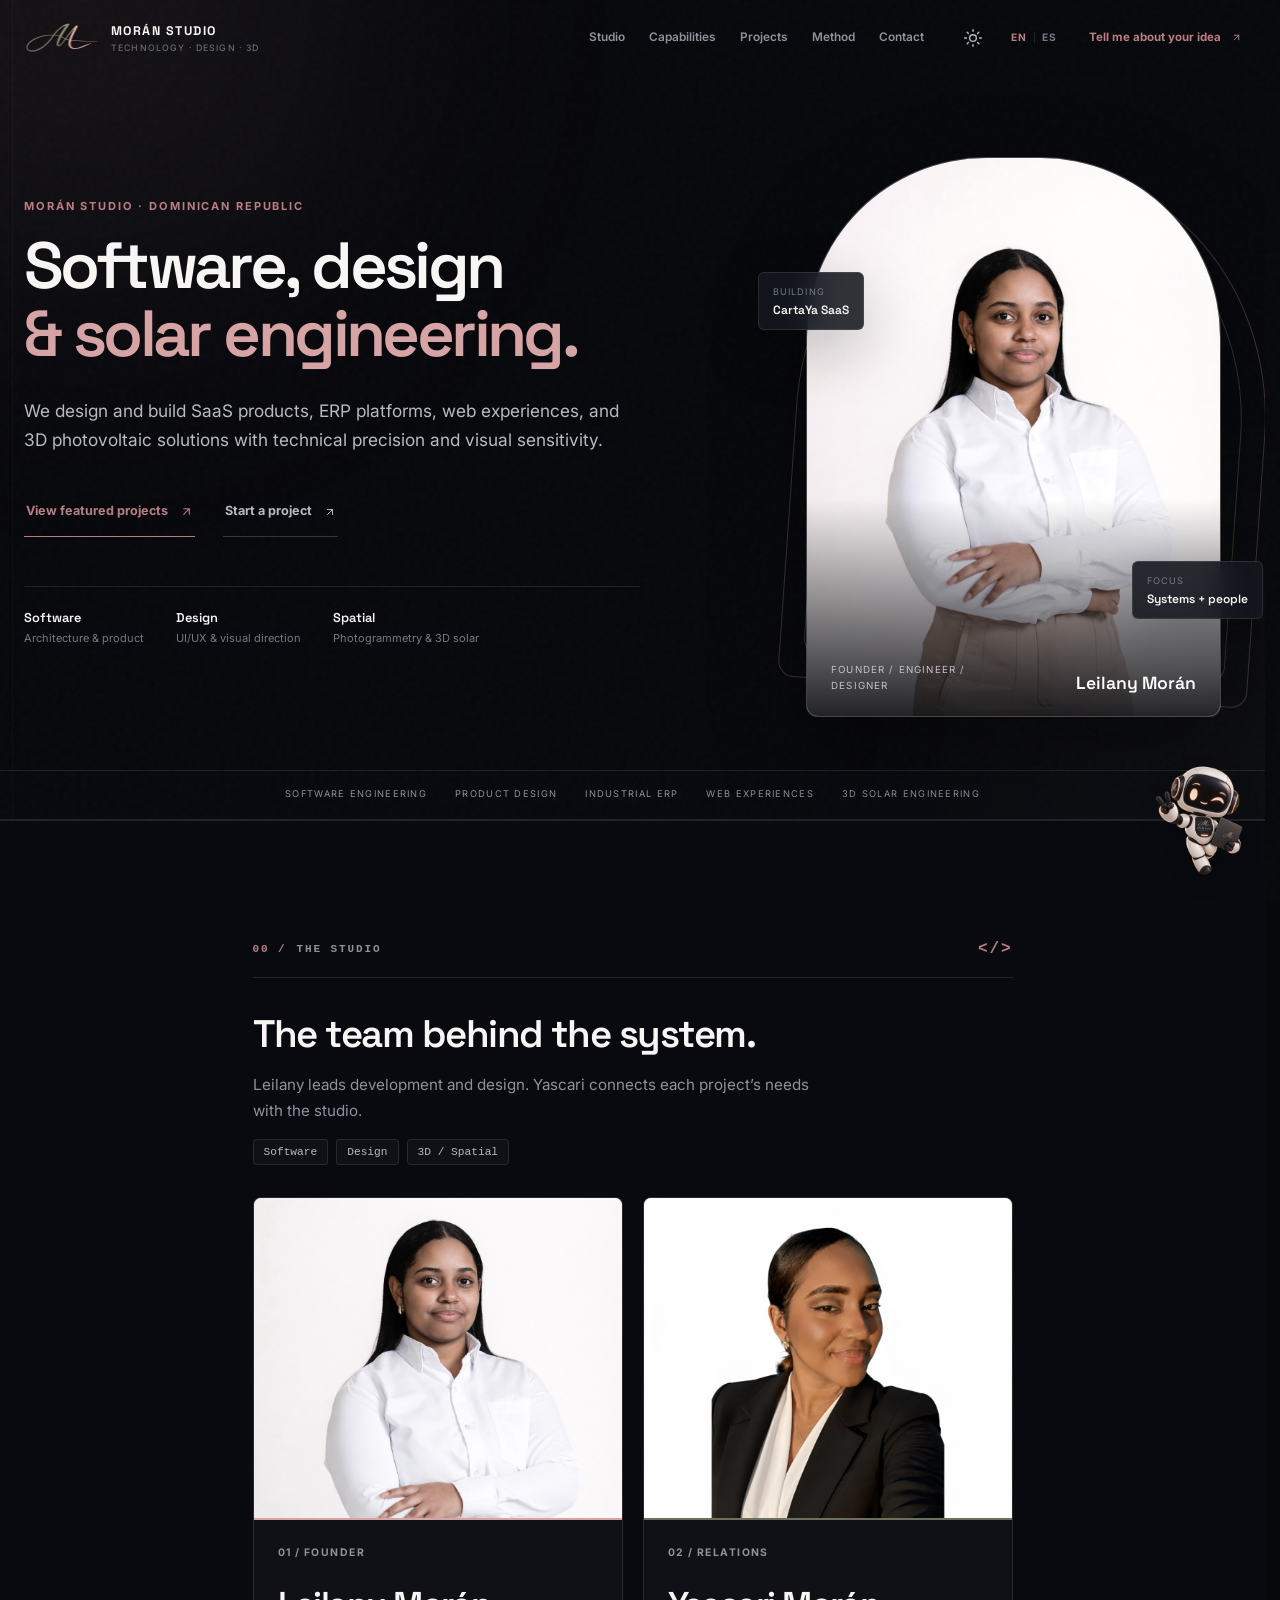
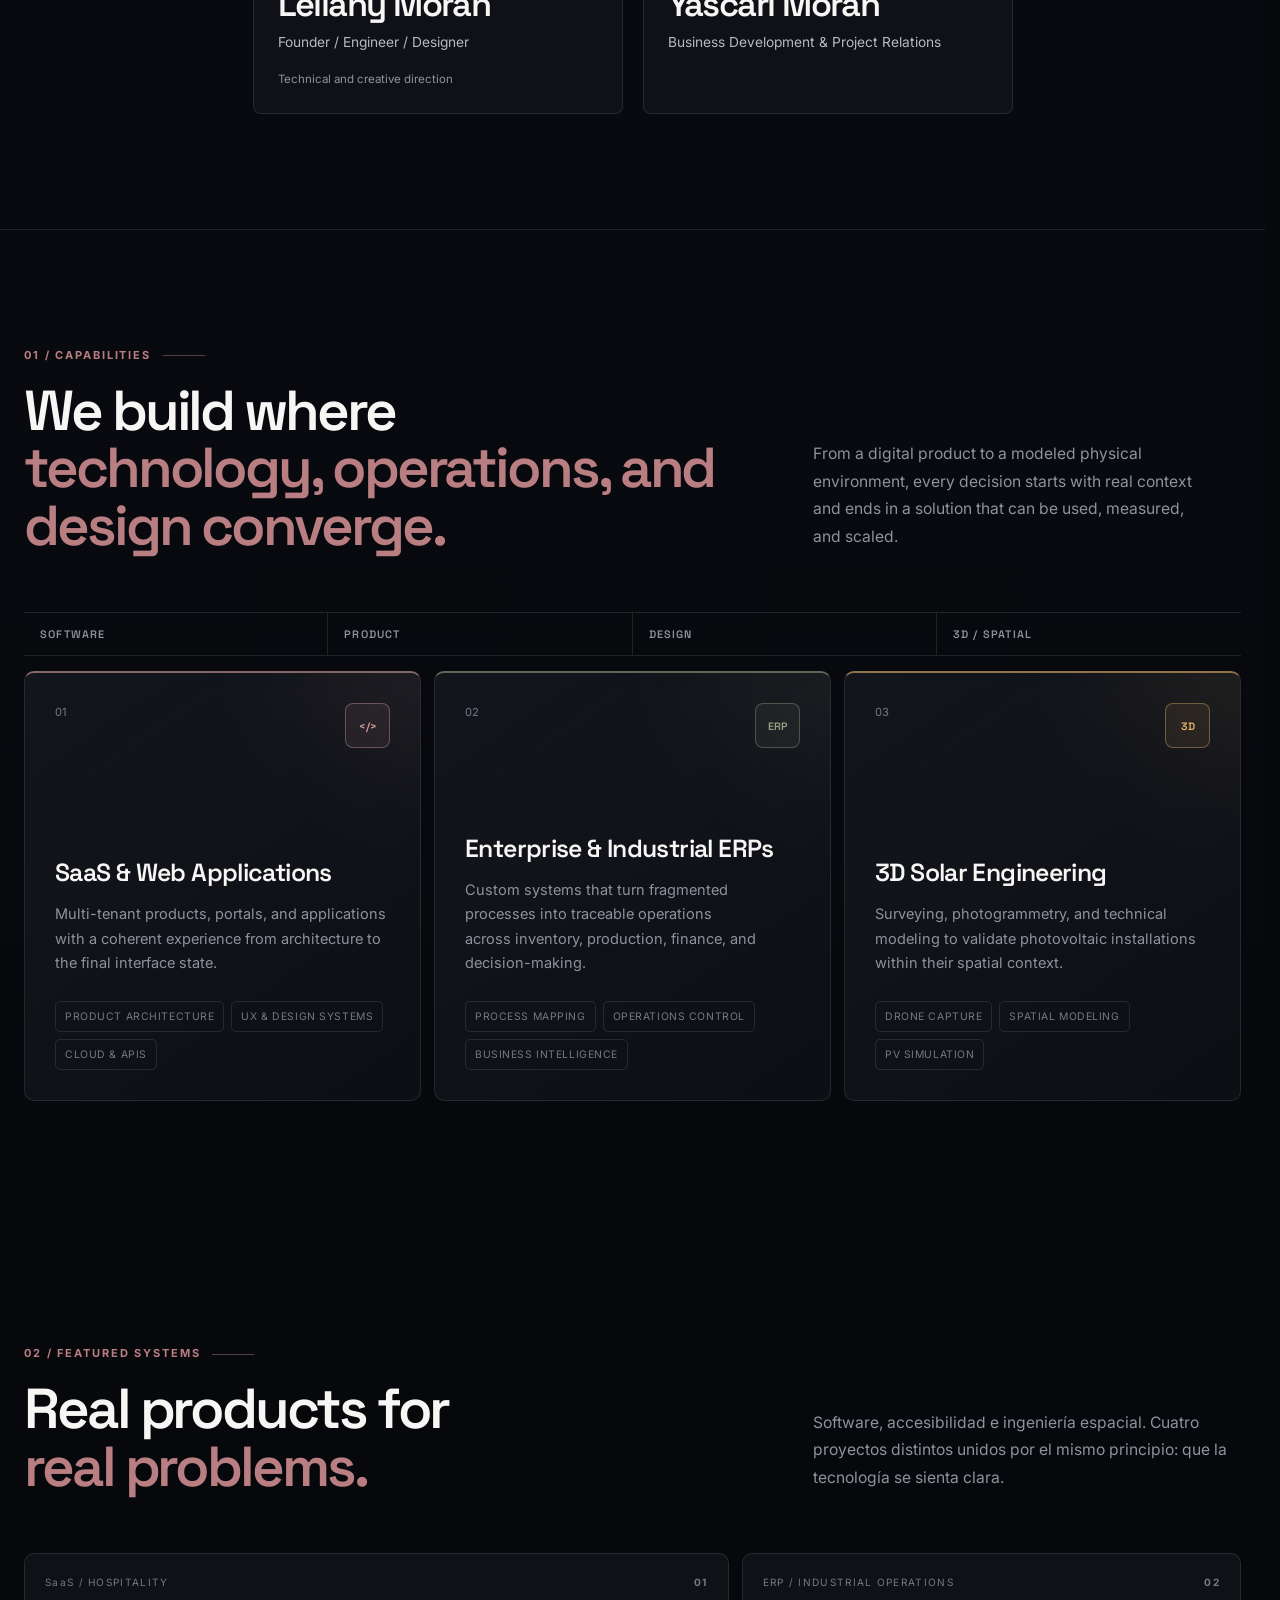
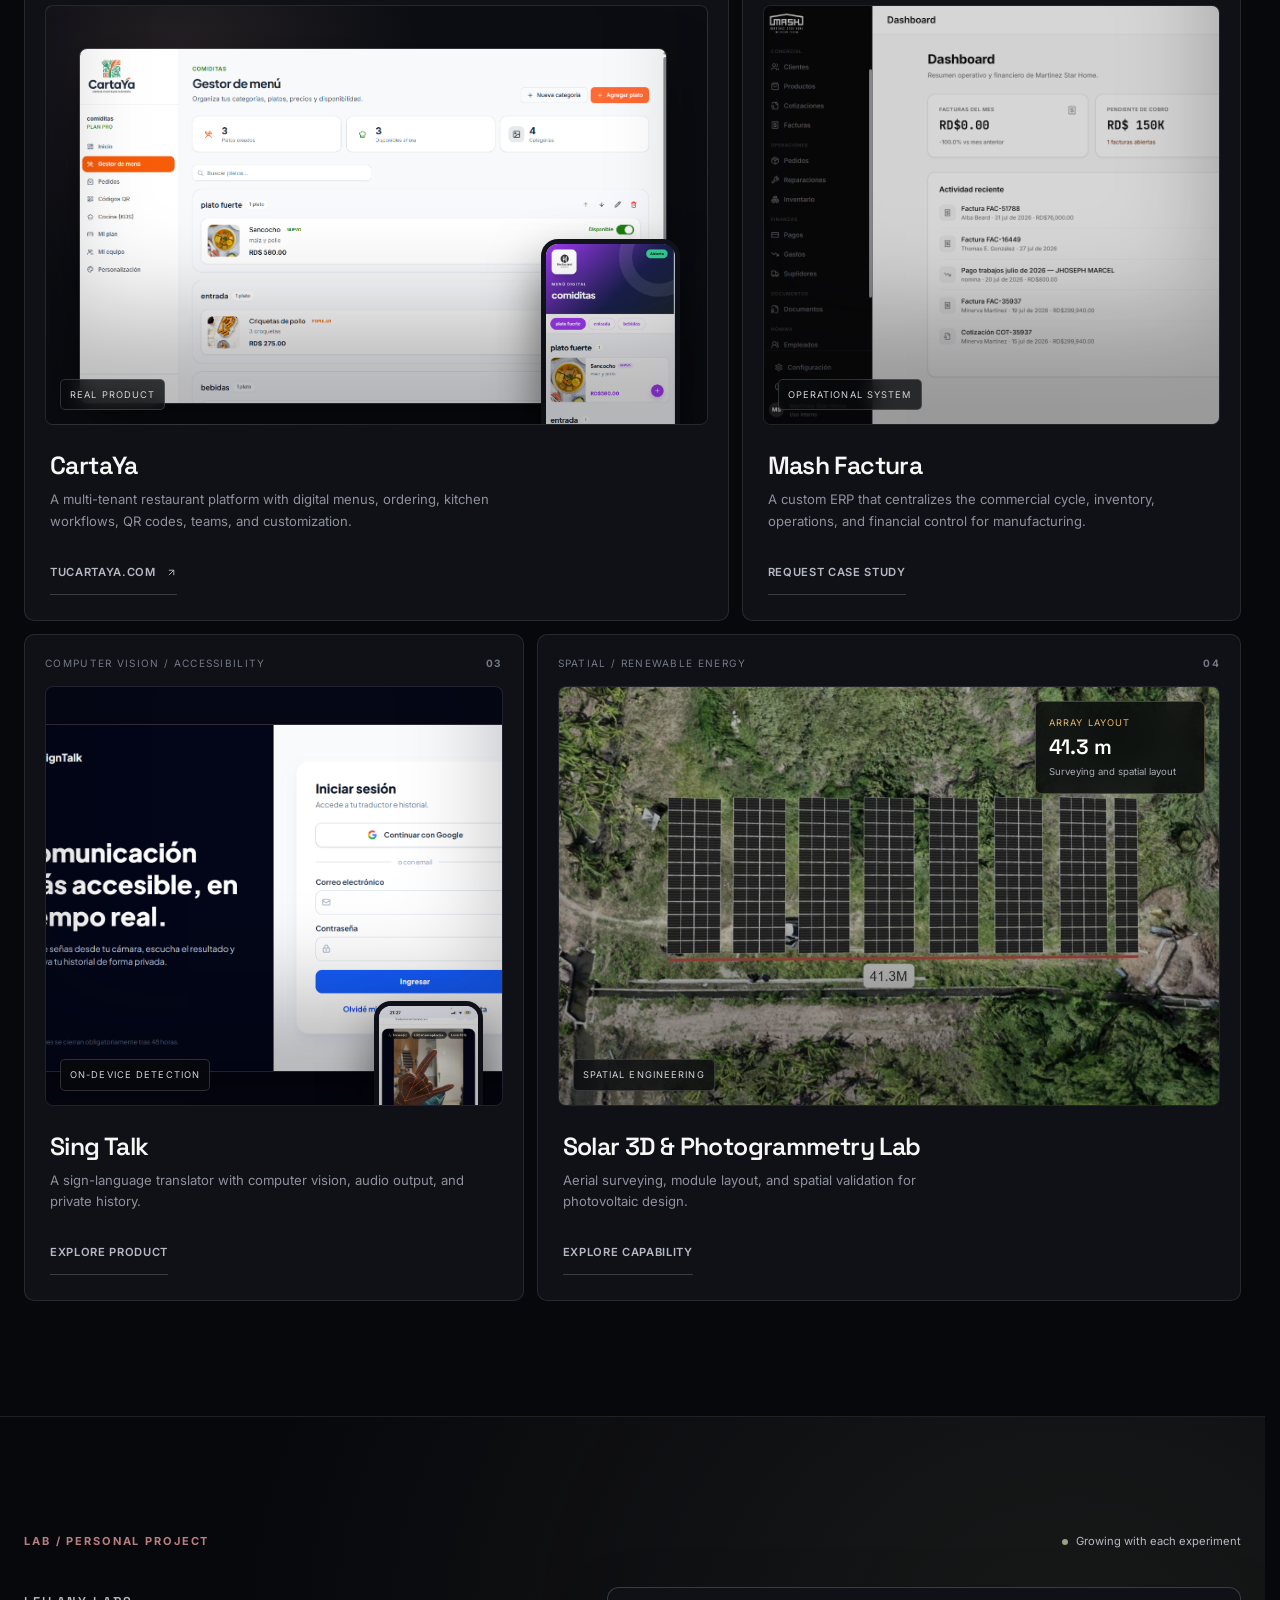
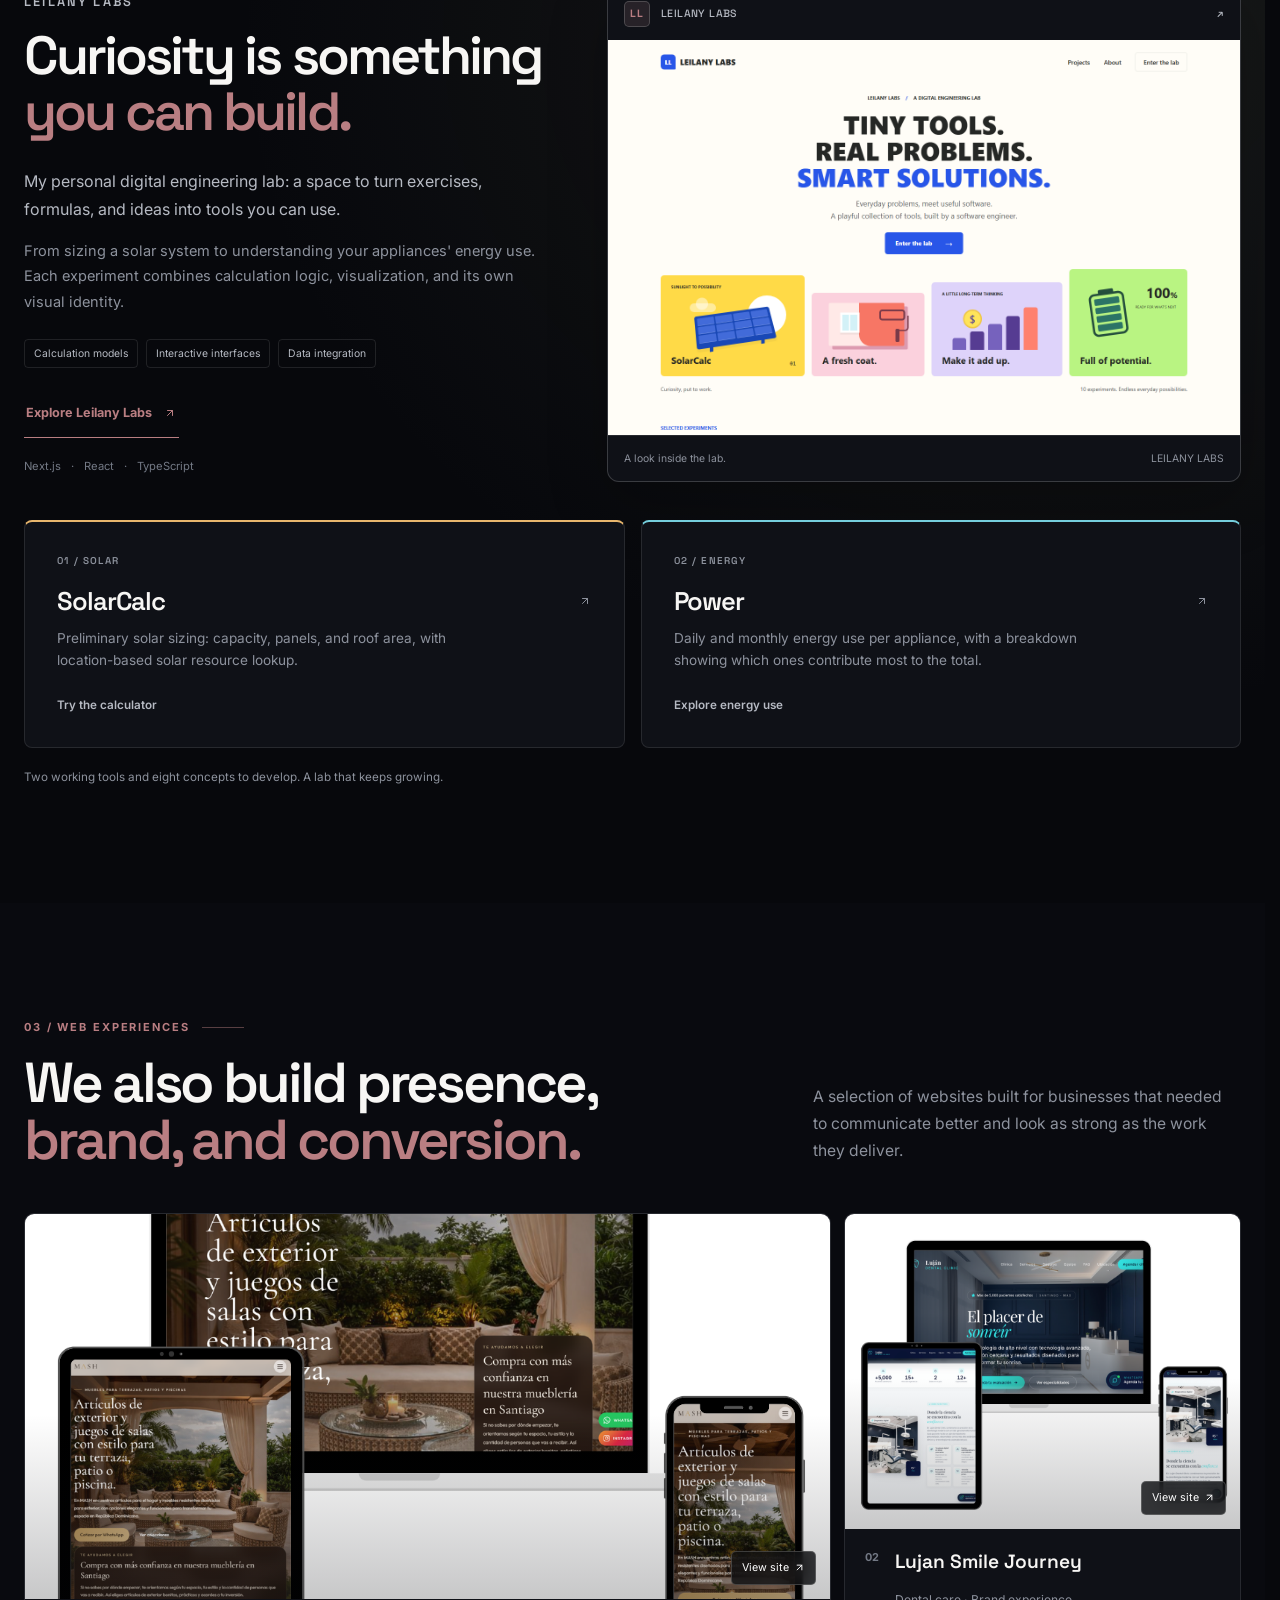
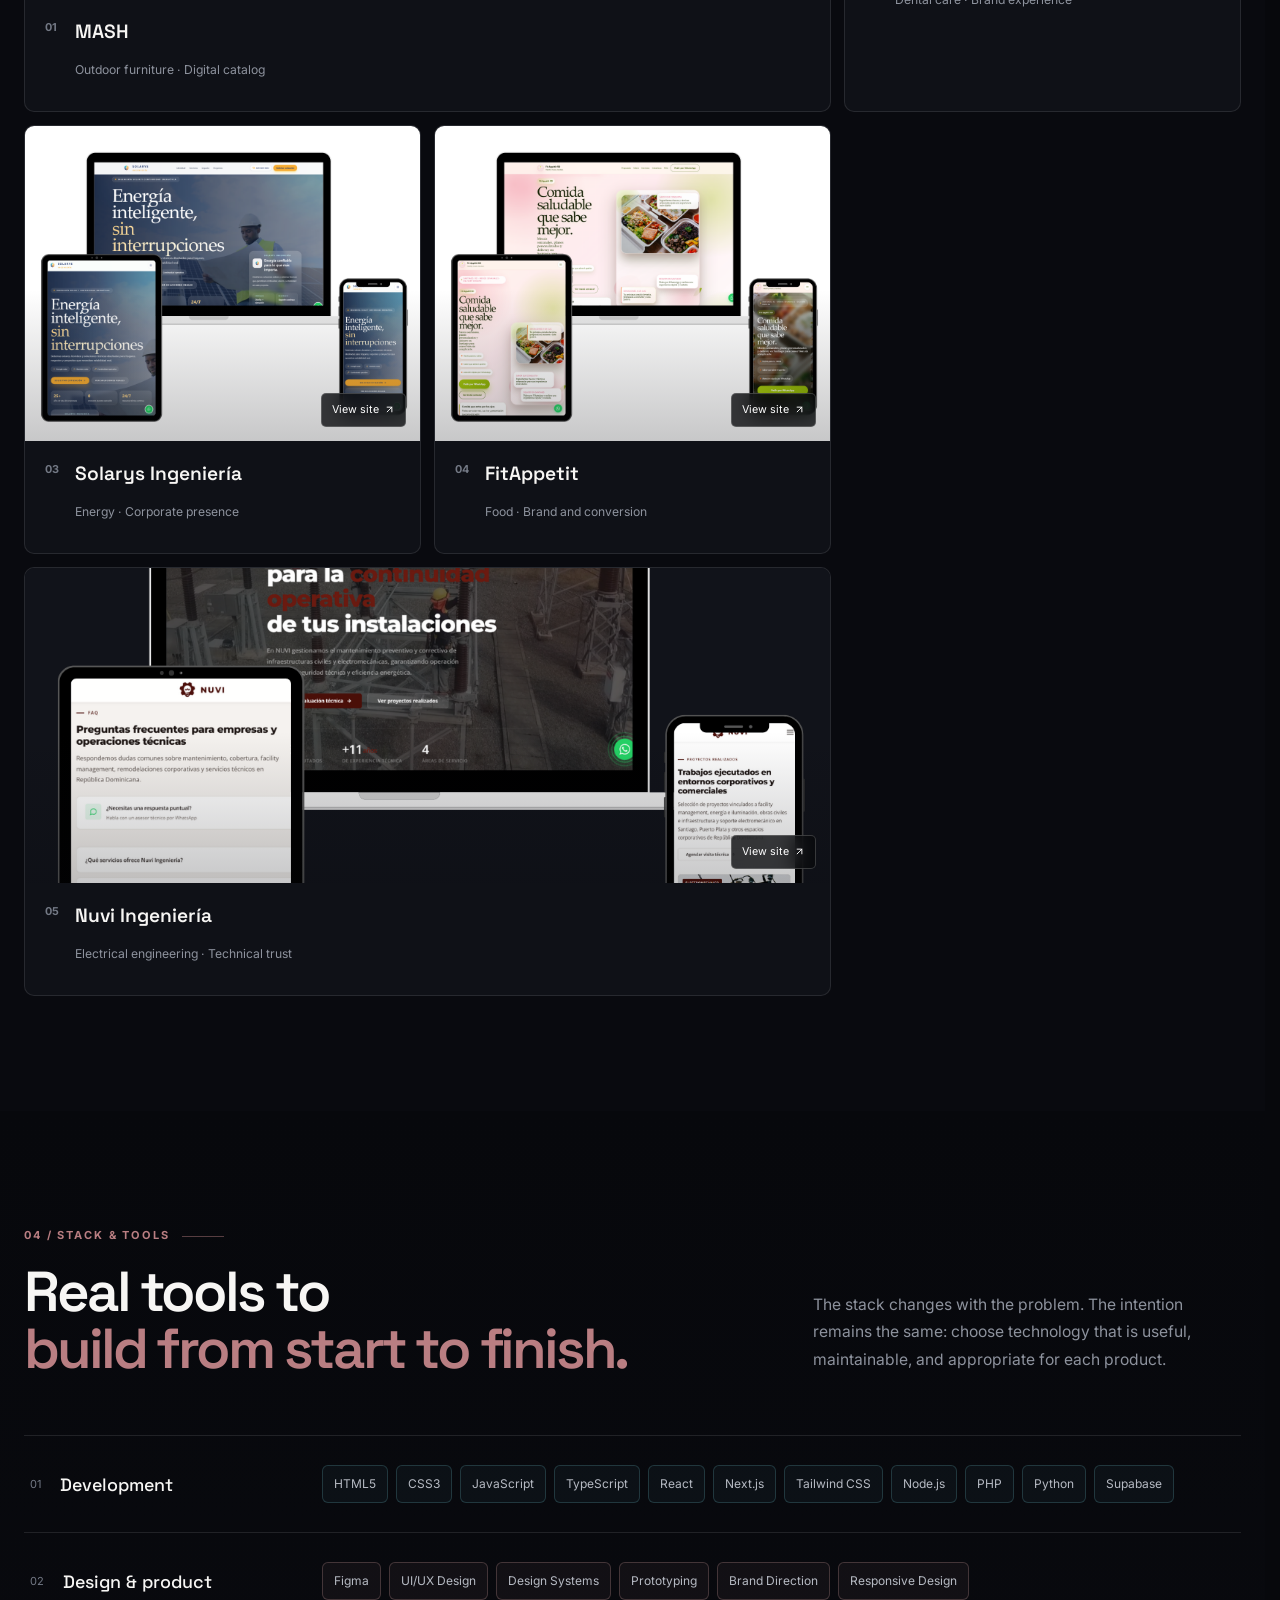
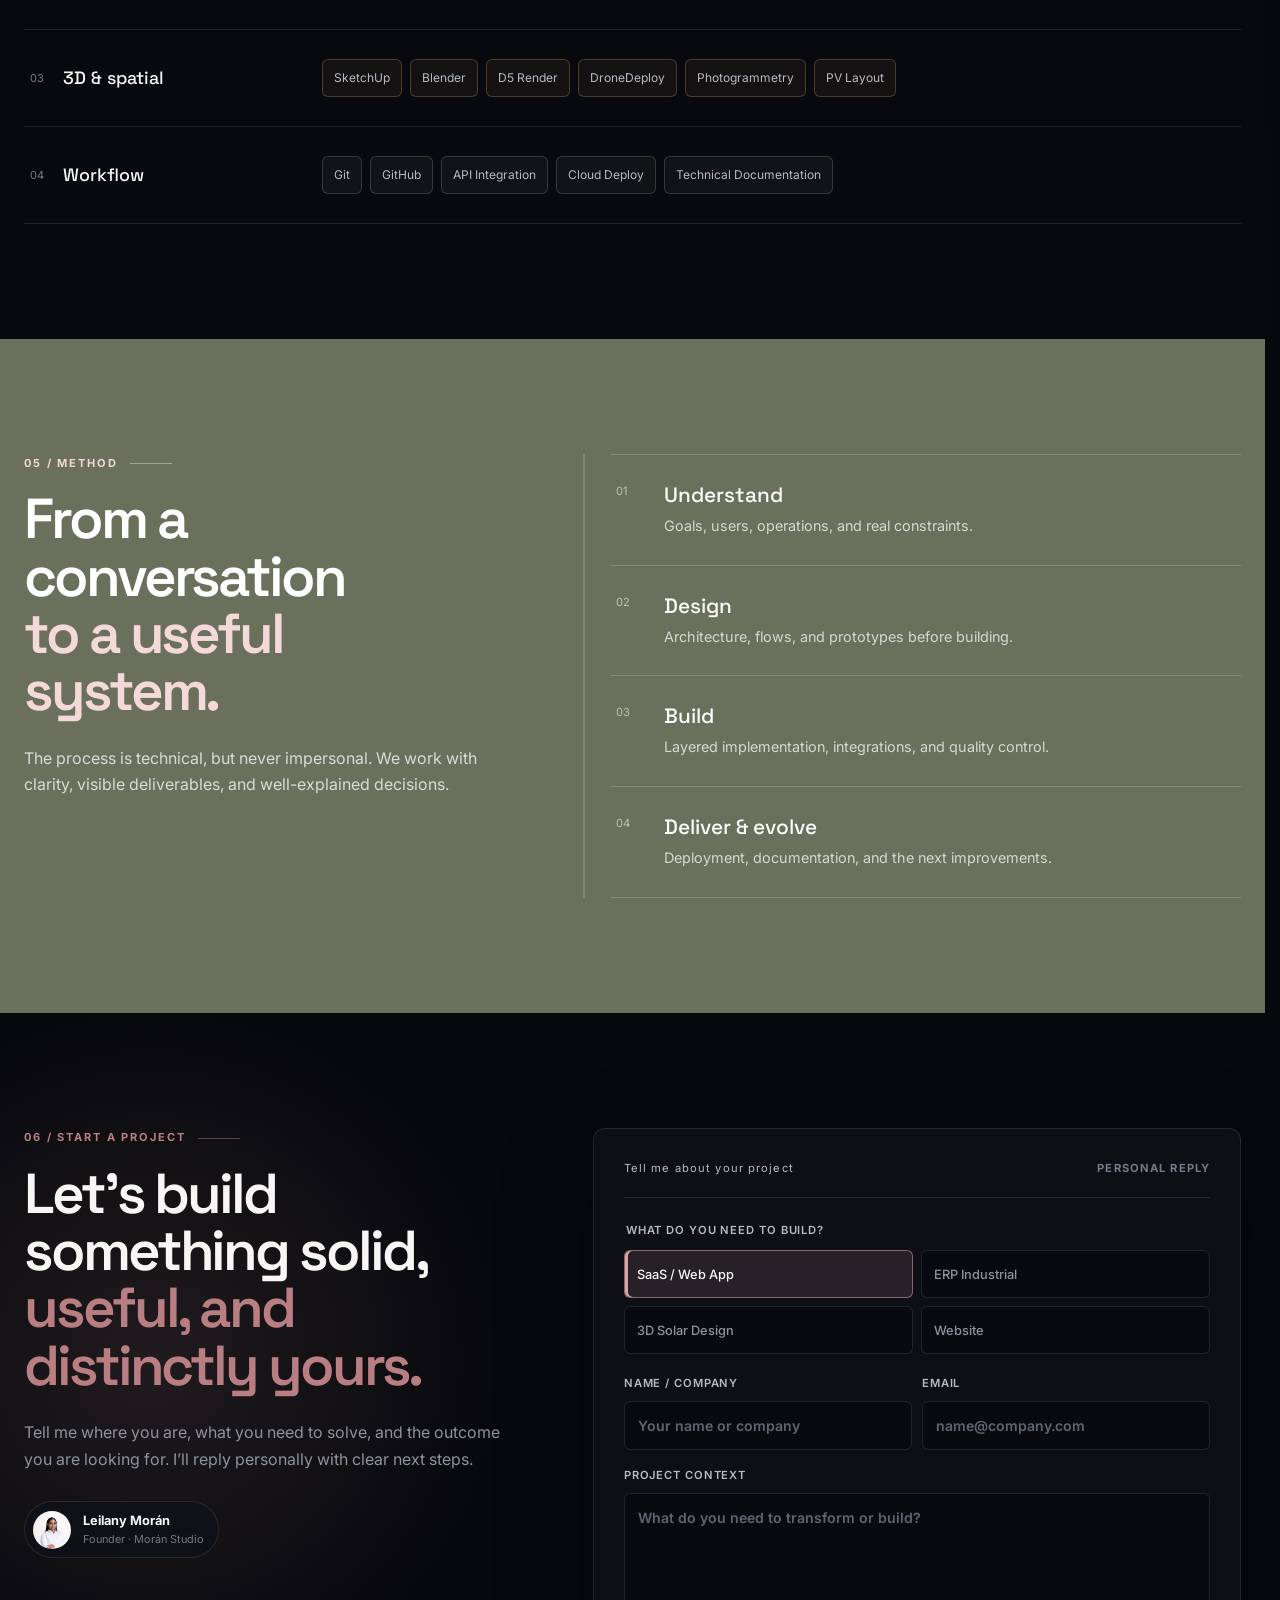
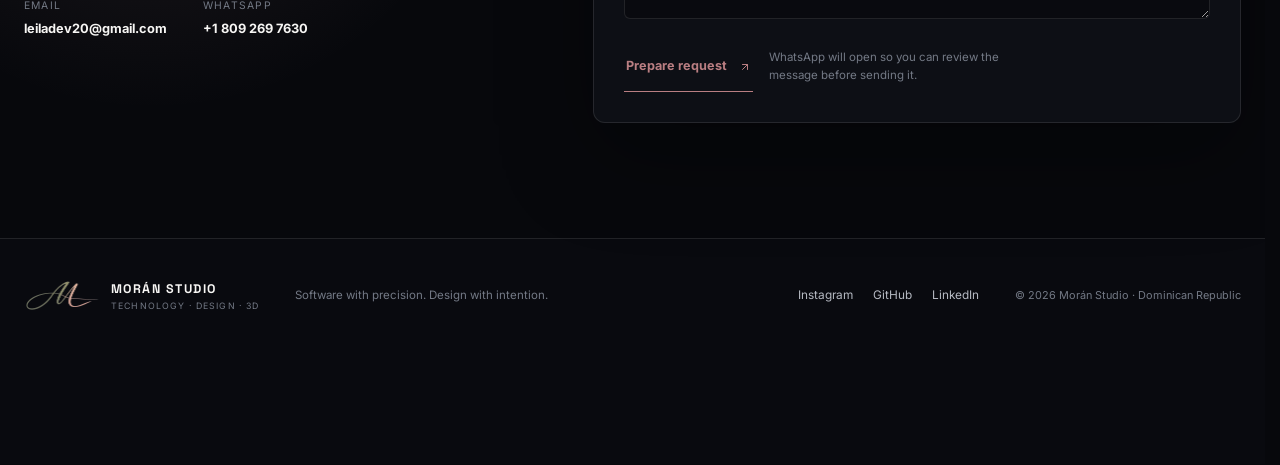
==== commit 95bf3d59: "Add Leilany Labs showcase and refine portfolio layout" ====
--- a/index.html
+++ b/index.html
@@ -68,7 +68,7 @@
       <div class="shell hero-grid">
         <div class="hero-copy" data-reveal>
           <p class="hero-kicker">MORÁN STUDIO · REPÚBLICA DOMINICANA</p>
-          <h1 id="hero-title">Engineering scalable systems. <em>Designing human experiences.</em></h1>
+          <h1 id="hero-title">Software, diseño<em>e ingeniería solar.</em></h1>
           <p class="hero-lead">Diseñamos e implementamos productos SaaS, plataformas ERP, experiencias web y soluciones 3D fotovoltaicas con precisión técnica y sensibilidad visual.</p>
           <div class="hero-actions"><a class="button button--rose" href="#proyectos">Ver proyectos destacados</a><a class="button button--ghost" href="#contacto">Iniciar proyecto</a></div>
           <div class="hero-proof" aria-label="Áreas de práctica"><span><strong>Software</strong>Arquitectura & producto</span><span><strong>Design</strong>UI/UX & dirección visual</span><span><strong>Spatial</strong>Fotogrametría & solar 3D</span></div>
@@ -77,7 +77,7 @@
           <div class="portrait-stage"><div class="portrait-orbit" aria-hidden="true"></div><figure class="portrait-card"><img src="./assets/images/profile-leilany-about.jpg" width="1024" height="1536" alt="Leilany Morán, fundadora y directora de Morán Studio" fetchpriority="high"><figcaption class="portrait-caption"><span>FOUNDER / ENGINEER / DESIGNER</span><strong>Leilany Morán</strong></figcaption></figure><div class="floating-note floating-note--one"><span>BUILDING</span><strong>CartaYa SaaS</strong></div><div class="floating-note floating-note--two"><span>FOCUS</span><strong>Systems + people</strong></div></div>
         </div>
       </div>
-      <div class="hero-ticker" aria-hidden="true"><div><span>SOFTWARE ENGINEERING</span><i></i><span>PRODUCT DESIGN</span><i></i><span>INDUSTRIAL ERP</span><i></i><span>WEB EXPERIENCES</span><i></i><span>3D SOLAR ENGINEERING</span><i></i><span>SOFTWARE ENGINEERING</span><i></i><span>PRODUCT DESIGN</span><i></i></div></div>
+      <div class="hero-ticker" aria-hidden="true"><div><span>SOFTWARE ENGINEERING</span><span>PRODUCT DESIGN</span><span>INDUSTRIAL ERP</span><span>WEB EXPERIENCES</span><span>3D SOLAR ENGINEERING</span></div></div>
     </section>
 
     <section class="studio section" id="estudio" aria-labelledby="studio-title">
@@ -120,6 +120,39 @@
       </div>
     </section>
 
+    <section class="labs section" id="leilany-labs" aria-labelledby="labs-title">
+      <div class="shell">
+        <div class="labs-heading" data-reveal><span class="section-label">LAB / PROYECTO PERSONAL</span><span class="labs-status">En evolución</span></div>
+        <div class="labs-feature">
+          <div class="labs-copy" data-reveal>
+            <p class="labs-kicker">LEILANY LABS</p>
+            <h2 id="labs-title">La curiosidad también<br><em>se construye.</em></h2>
+            <p class="labs-intro">Mi laboratorio personal de ingeniería digital: un espacio para convertir ejercicios, fórmulas e ideas en herramientas que puedes usar.</p>
+            <p>Desde estimar un sistema solar hasta entender el consumo de tus equipos. Cada experimento combina lógica de cálculo, visualización y una identidad propia.</p>
+            <div class="labs-skills"><span>Modelos de cálculo</span><span>Interfaces interactivas</span><span>Integración de datos</span></div>
+            <a class="button button--rose" href="https://leilanylabs.vercel.app/" target="_blank" rel="noreferrer">Explorar Leilany Labs</a>
+            <div class="labs-stack">Next.js <span>·</span> React <span>·</span> TypeScript</div>
+          </div>
+          <figure class="labs-preview" data-reveal data-delay="1">
+            <div class="labs-preview-bar"><span class="labs-monogram" aria-hidden="true">LL</span><span>LEILANY LABS</span><span aria-hidden="true">↗</span></div>
+            <a class="labs-preview-image" href="https://leilanylabs.vercel.app/" target="_blank" rel="noreferrer"><img src="./assets/projects/leilany-labs-home.png" width="1440" height="900" alt="Inicio de Leilany Labs con su colección de herramientas y experimentos" loading="lazy"></a>
+            <figcaption><span>Un vistazo al laboratorio.</span><span>LEILANY LABS</span></figcaption>
+          </figure>
+        </div>
+        <div class="labs-experiments" data-reveal>
+          <a class="labs-experiment labs-experiment--solar" href="https://leilanylabs.vercel.app/lab/solarcalc" target="_blank" rel="noreferrer">
+            <span class="labs-experiment-index">01 / SOLAR</span><h3>SolarCalc <span class="external-arrow" aria-hidden="true"></span></h3>
+            <p>Estimación solar preliminar: potencia, paneles y espacio en techo, con consulta de recurso solar por ubicación.</p><span class="labs-experiment-action">Probar calculadora</span>
+          </a>
+          <a class="labs-experiment labs-experiment--power" href="https://leilanylabs.vercel.app/lab/electricity-consumption" target="_blank" rel="noreferrer">
+            <span class="labs-experiment-index">02 / ENERGÍA</span><h3>Power <span class="external-arrow" aria-hidden="true"></span></h3>
+            <p>Consumo diario y mensual por equipo, con un desglose para identificar cuáles aportan más al total.</p><span class="labs-experiment-action">Explorar consumo</span>
+          </a>
+        </div>
+        <p class="labs-note">Dos herramientas disponibles y ocho conceptos por desarrollar. Un laboratorio que sigue creciendo.</p>
+      </div>
+    </section>
+
     <section class="web-work section" id="webs" aria-labelledby="web-title"><div class="shell"><header class="section-head section-head--compact" data-reveal><div><span class="section-index">03 / EXPERIENCIAS WEB</span><h2 id="web-title">También construimos presencia,<br><em>marca y conversión.</em></h2></div><p>Una selección de páginas desarrolladas para negocios que necesitaban comunicar mejor y verse a la altura de su trabajo.</p></header><p class="mobile-swipe">Desliza para ver más trabajos</p><div class="web-grid">
       <article class="web-card web-card--large" data-reveal><a href="https://mashoficial.com" target="_blank" rel="noreferrer"><div class="web-image"><img src="./assets/images/project-mash-home.png" width="1080" height="900" alt="Sitio web MASH" loading="lazy"><span>Ver sitio <i class="external-arrow" aria-hidden="true"></i></span></div><div class="web-info"><b>01</b><h3>MASH</h3><p>Mobiliario exterior · Catálogo digital</p></div></a></article>
       <article class="web-card" data-reveal data-delay="1"><a href="https://leilameca.github.io/lujan-smile-journey/" target="_blank" rel="noreferrer"><div class="web-image"><img src="./assets/images/project-lujan-preview.png" width="1080" height="900" alt="Sitio web Lujan Smile Journey" loading="lazy"><span>Ver sitio <i class="external-arrow" aria-hidden="true"></i></span></div><div class="web-info"><b>02</b><h3>Lujan Smile Journey</h3><p>Salud dental · Experiencia de marca</p></div></a></article>
--- a/styles.css
+++ b/styles.css
@@ -70,7 +70,17 @@
 }
 
 * { box-sizing: border-box; }
-html { scroll-behavior: smooth; scroll-padding-top: 84px; overflow-x: hidden; overscroll-behavior-x: none; }
+::selection { background: var(--rose); color: var(--button-text); }
+h1, h2, h3 { text-wrap: balance; }
+p { text-wrap: pretty; }
+html {
+  scroll-behavior: smooth;
+  scroll-padding-top: 84px;
+  overflow-x: hidden;
+  overscroll-behavior-x: none;
+  touch-action: pan-y pinch-zoom;
+  scrollbar-gutter: stable;
+}
 body {
   margin: 0;
   background: var(--canvas);
@@ -79,7 +89,12 @@
   font-size: 16px;
   line-height: 1.65;
   overflow-x: hidden;
+  overscroll-behavior-x: none;
   transition: background-color var(--duration-ui) ease, color var(--duration-ui) ease;
+}
+/* Clip lateral overflow without creating another horizontal scroll container. */
+@supports (overflow: clip) {
+  html, body { overflow-x: clip; }
 }
 body.is-menu-open { overflow: hidden; }
 a { color: inherit; text-decoration: none; }
@@ -94,6 +109,10 @@
   padding-inline: max(var(--page-gutter), env(safe-area-inset-left), env(safe-area-inset-right));
 }
 .shell > *, main, main section { min-width: 0; }
+.service-grid > *, .featured-grid > *, .web-grid > *,
+.tool-groups > *, .field-row > * { min-width: 0; }
+.quote-form fieldset { min-inline-size: 0; }
+.case-copy, .web-info, .tool-list, .quote-form { overflow-wrap: anywhere; }
 
 :where(a, button, input, textarea):focus-visible {
   outline: 2px solid var(--focus);
@@ -300,7 +319,7 @@
 .hero-grid { display: grid; grid-template-columns: minmax(0, 1.08fr) minmax(390px, 0.92fr); align-items: center; gap: clamp(42px, 6vw, 82px); }
 .hero-copy { position: relative; z-index: 2; padding: 70px 0; }
 .hero-kicker { margin: 0 0 17px; color: var(--rose-strong); font-size: 0.69rem; font-weight: 700; letter-spacing: 0.17em; }
-.hero h1 { max-width: 750px; margin: 0; font: 600 clamp(3.2rem, 5.55vw, 5rem) / 0.98 var(--font-display); letter-spacing: -0.065em; }
+.hero h1 { max-width: 750px; margin: 0; font: 600 clamp(3.2rem, 5.1vw, 4.6rem) / 1.04 var(--font-display); letter-spacing: -0.055em; }
 .hero h1 em { display: block; color: var(--rose); font-style: normal; }
 html[data-theme="light"] .hero h1 em { color: var(--rose-strong); }
 .hero-lead { max-width: 640px; margin: 28px 0 32px; color: var(--text-secondary); font-size: 1.08rem; line-height: 1.72; }
@@ -361,11 +380,9 @@
 .floating-note strong { margin-top: 3px; font: 600 0.75rem var(--font-display); }
 .floating-note--one { left: -18px; top: 145px; }
 .floating-note--two { right: -22px; bottom: 98px; }
-.hero-ticker { position: absolute; bottom: 0; left: 0; width: 100%; height: 50px; border-block: 1px solid var(--border); overflow: hidden; background: color-mix(in srgb, var(--surface) 26%, transparent); }
-.hero-ticker > div { width: max-content; height: 100%; display: flex; align-items: center; gap: 30px; animation: ticker 34s linear infinite; }
-.hero-ticker span { color: var(--text-faint); font-size: 0.58rem; letter-spacing: 0.17em; }
-.hero-ticker i { width: 4px; height: 4px; border-radius: 50%; background: var(--rose); }
-@keyframes ticker { to { transform: translateX(-50%); } }
+.hero-ticker { position: absolute; bottom: 0; left: 0; width: 100%; min-height: 50px; padding: 15px var(--page-gutter); border-block: 1px solid var(--border); background: color-mix(in srgb, var(--surface) 26%, transparent); }
+.hero-ticker > div { display: flex; justify-content: center; align-items: center; flex-wrap: wrap; gap: 10px 28px; }
+.hero-ticker span { color: var(--text-muted); font-size: 0.58rem; letter-spacing: 0.14em; }
 
 /* Studio */
 .studio { position: relative; overflow: hidden; background: var(--canvas-alt); color: var(--text); border-block: 1px solid var(--border); }
@@ -437,11 +454,52 @@
 .solar-hud span { color: var(--amber); font-size: 0.58rem; letter-spacing: 0.12em; }
 .solar-hud strong { margin: 4px 0; font: 600 1.3rem var(--font-display); }
 .solar-hud small { color: #aaaeb6; font-size: 0.6rem; }
-.case-copy { min-height: 165px; padding: 25px 5px 5px; display: flex; align-items: flex-end; justify-content: space-between; gap: 25px; }
+.case-copy { min-height: 165px; padding: 25px 5px 5px; display: flex; flex-direction: column; align-items: flex-start; flex: 1; gap: 18px; }
 .case-copy h3 { margin: 0 0 8px; font: 600 1.55rem var(--font-display); letter-spacing: -0.025em; }
 .case-copy p { max-width: 460px; margin: 0; color: var(--text-muted); font-size: 0.82rem; line-height: 1.65; }
-.case-copy a { flex: 0 0 auto; padding-bottom: 2px; border-bottom: 1px solid transparent; color: var(--text-secondary); font-size: 0.7rem; font-weight: 600; text-transform: uppercase; letter-spacing: 0.06em; }
+.case-copy a { display: inline-flex; align-items: center; gap: 8px; min-height: 44px; margin-top: auto; padding-block: 8px; border-bottom: 1px solid var(--border-strong); color: var(--text-secondary); font-size: 0.7rem; font-weight: 600; text-transform: uppercase; letter-spacing: 0.06em; }
 .case-copy a:hover { border-color: var(--rose); color: var(--rose-strong); }
+
+/* Personal engineering lab */
+.labs { border-top: 1px solid var(--border); background: radial-gradient(ellipse at 85% 20%, var(--olive-soft), transparent 55%), var(--canvas); }
+.labs-heading { display: flex; align-items: center; justify-content: space-between; flex-wrap: wrap; gap: 12px; margin-bottom: 36px; }
+.labs-heading .section-label { margin: 0; }
+.labs-status { display: inline-flex; align-items: center; gap: 8px; color: var(--text-secondary); font-size: 0.7rem; }
+.labs-status::before { content: ""; width: 6px; height: 6px; border-radius: 50%; background: var(--olive-light); }
+.labs-feature { display: grid; grid-template-columns: minmax(0, 0.9fr) minmax(0, 1.1fr); align-items: center; gap: clamp(28px, 5vw, 72px); }
+.labs-copy { min-width: 0; }
+.labs-kicker { margin: 0 0 18px; color: var(--text-secondary); font: 600 0.8rem var(--font-display); letter-spacing: 0.17em; }
+.labs-copy h2 { margin: 0 0 26px; font: 600 clamp(2.2rem, 4.2vw, 3.7rem) / 1.05 var(--font-display); letter-spacing: -0.055em; }
+.labs-copy h2 em { color: var(--rose-strong); font-style: normal; }
+.labs-copy > p:not(.labs-kicker) { color: var(--text-muted); font-size: 0.91rem; line-height: 1.75; }
+.labs-copy > p.labs-intro { color: var(--text-secondary); font-size: 1rem; }
+.labs-skills { display: flex; flex-wrap: wrap; gap: 8px; margin: 24px 0 20px; }
+.labs-skills span { padding: 5px 9px; border: 1px solid var(--border); border-radius: 4px; color: var(--text-secondary); font-size: 0.65rem; }
+.labs-stack { margin-top: 19px; color: var(--text-faint); font-size: 0.7rem; }
+.labs-stack span { margin-inline: 7px; }
+.labs-preview { min-width: 0; overflow: hidden; border: 1px solid var(--border-strong); border-radius: 12px; background: var(--surface); box-shadow: var(--shadow-soft); }
+.labs-preview-bar { display: flex; align-items: center; gap: 11px; padding: 13px 16px; color: var(--text-secondary); font: 500 0.66rem var(--font-display); letter-spacing: 0.04em; }
+.labs-preview-bar > span:last-child { margin-left: auto; }
+.labs-monogram { display: grid; place-items: center; width: 26px; height: 26px; border: 1px solid var(--border-strong); border-radius: 5px; background: var(--accent-soft); color: var(--rose-strong); font-weight: 700; }
+.labs-preview-image { display: block; aspect-ratio: 8 / 5; overflow: hidden; background: #fffdf5; }
+.labs-preview-image img { width: 100%; height: 100%; object-fit: contain; }
+.labs-preview-image:focus-visible { outline-offset: -3px; }
+.labs-preview figcaption { display: flex; justify-content: space-between; flex-wrap: wrap; gap: 8px; padding: 14px 16px; border-top: 1px solid var(--border); color: var(--text-muted); font-size: 0.65rem; }
+.labs-experiments { margin-top: 38px; display: grid; grid-template-columns: repeat(2, minmax(0, 1fr)); gap: 16px; }
+.labs-experiment { --experiment-accent: var(--amber); min-width: 0; display: flex; flex-direction: column; padding: clamp(22px, 3vw, 32px); border: 1px solid var(--border); border-top: 2px solid var(--experiment-accent); border-radius: 8px; background: var(--surface); transition: border-color var(--duration-ui) ease, background-color var(--duration-ui) ease; }
+.labs-experiment--power { --experiment-accent: var(--cyan); }
+.labs-experiment-index { color: var(--text-muted); font: 600 0.62rem var(--font-display); letter-spacing: 0.12em; }
+.labs-experiment h3 { display: flex; align-items: center; justify-content: space-between; gap: 16px; margin: 18px 0 10px; font: 600 1.6rem var(--font-display); letter-spacing: -0.04em; }
+.labs-experiment h3 .external-arrow { color: var(--text-muted); font-size: 0.8rem; }
+.labs-experiment p { margin: 0 0 24px; max-width: 46ch; color: var(--text-muted); font-size: 0.85rem; }
+.labs-experiment-action { margin-top: auto; color: var(--text-secondary); font-size: 0.73rem; font-weight: 600; }
+.labs-experiment:hover, .labs-experiment:focus-visible { border-color: var(--experiment-accent); background: var(--surface-raised); }
+.labs-note { margin: 20px 0 0; color: var(--text-muted); font-size: 0.73rem; }
+@media (max-width: 760px) {
+  .labs-feature, .labs-experiments { grid-template-columns: minmax(0, 1fr); }
+  .labs-preview { margin-top: 8px; }
+  .labs-copy h2 { font-size: clamp(2.05rem, 9vw, 3rem); }
+}
 
 /* Web work */
 .web-work { background: var(--canvas-alt); }
@@ -484,9 +542,9 @@
 .method-steps { position: relative; padding-left: 28px; }
 .method-progress { position: absolute; left: 0; top: 0; bottom: 0; width: 2px; background: rgba(255, 255, 255, 0.16); overflow: hidden; }
 .method-progress i { display: block; width: 100%; height: 0; background: #f2d6d6; transition: height 100ms linear; }
-.method-steps article { padding: 27px 5px; display: grid; grid-template-columns: 48px 1fr; border-top: 1px solid rgba(255, 255, 255, 0.18); transition: padding-left var(--duration-ui) var(--ease-out), background-color var(--duration-ui) ease; }
+.method-steps article { padding: 27px 5px; display: grid; grid-template-columns: 48px minmax(0, 1fr); border-top: 1px solid rgba(255, 255, 255, 0.18); transition: background-color var(--duration-ui) ease; }
 .method-steps article:last-child { border-bottom: 1px solid rgba(255, 255, 255, 0.18); }
-.method-steps article:hover { padding-left: 12px; background: rgba(255, 255, 255, 0.045); }
+.method-steps article:hover { background: rgba(255, 255, 255, 0.045); }
 .method-steps article > span { color: rgba(255, 255, 255, 0.56); font-size: 0.7rem; }
 .method-steps h3 { margin: 0; font: 500 1.3rem var(--font-display); }
 .method-steps p { margin: 6px 0 0; color: rgba(255, 255, 255, 0.72); font-size: 0.9rem; }
@@ -506,7 +564,7 @@
 .contact-links b { margin-top: 4px; border-bottom: 1px solid transparent; font-size: 0.8rem; }
 .contact-links a:hover b { border-color: var(--rose); }
 .quote-form { padding: 30px; border: 1px solid var(--border); border-radius: 12px; background: color-mix(in srgb, var(--surface) 92%, transparent); box-shadow: var(--shadow-raised); }
-.form-head { padding-bottom: 19px; display: flex; justify-content: space-between; border-bottom: 1px solid var(--border); font-size: 0.7rem; letter-spacing: 0.1em; }
+.form-head { padding-bottom: 19px; display: flex; flex-wrap: wrap; justify-content: space-between; gap: 8px 16px; border-bottom: 1px solid var(--border); font-size: 0.7rem; letter-spacing: 0.1em; }
 .form-head span { color: var(--text-secondary); }
 .form-head b { color: var(--text-faint); }
 .quote-form fieldset { margin: 23px 0 20px; padding: 0; border: 0; }
@@ -550,7 +608,7 @@
   .main-nav { gap: 17px; }
   .hero { min-height: auto; }
   .hero-grid { grid-template-columns: 1fr; gap: 0; }
-  .hero-copy { max-width: 830px; padding: 145px 0 35px; text-align: center; justify-self: center; }
+  .hero-copy { max-width: 830px; padding: 72px 0 35px; text-align: center; justify-self: center; }
   .hero-copy > * { margin-inline: auto; }
   .hero-actions, .hero-proof { justify-content: center; }
   .portrait-stage { margin: 0 auto 98px; }
@@ -591,8 +649,8 @@
   .brand small { font-size: 0.48rem; }
   .language-toggle { height: 40px; }
   .theme-toggle { width: 40px; height: 40px; }
-  .hero { padding-top: calc(var(--header-height) + env(safe-area-inset-top)); }
-  .hero-copy { padding-top: 92px; }
+  .hero { padding-top: calc(var(--header-height) + env(safe-area-inset-top)); padding-bottom: 82px; }
+  .hero-copy { padding-top: 56px; }
   .hero h1 { font-size: clamp(2.6rem, 12vw, 3.65rem); }
   .hero-lead { font-size: 1rem; }
   .hero-actions { align-items: stretch; flex-direction: column; }
@@ -600,11 +658,11 @@
   .hero-proof { gap: 9px; display: grid; grid-template-columns: repeat(3, 1fr); text-align: left; }
   .hero-proof span { font-size: 0.64rem; }
   .hero-proof strong { font-size: 0.75rem; }
-  .portrait-stage { width: 100%; height: 485px; }
+  .portrait-stage { width: 100%; height: 485px; margin-bottom: 44px; }
   .portrait-card { inset: 20px 12px 0; }
   .floating-note--one { left: -4px; }
   .floating-note--two { right: -4px; }
-  .hero-ticker { height: 44px; }
+  .hero-ticker > div { gap: 7px 16px; }
   .section-head { margin-bottom: 39px; }
   .section-head h2, .studio h2, .method h2, .contact h2 { font-size: clamp(2.1rem, 9.2vw, 2.75rem); }
   .section-head > p, .method header > p, .contact-copy > p { font-size: 0.96rem; }
@@ -614,16 +672,16 @@
   .discipline-rail span:nth-child(2) { border-right: 0; }
   .discipline-rail span:nth-child(-n+2) { border-bottom: 1px solid var(--border); }
   .service-card { min-height: 0; padding: 26px; }
-  .service-card h3 { margin-top: 70px; font-size: 1.5rem; }
+  .service-card h3 { margin-top: 36px; font-size: 1.5rem; }
   .mobile-swipe { display: none; }
   .featured-grid, .web-grid { width: 100%; margin-inline: 0; padding: 0; display: grid; grid-template-columns: minmax(0, 1fr); gap: 22px; }
   .motion-ready [data-reveal], .motion-ready [data-reveal].is-visible { opacity: 1; transform: none; transition: none; }
   .case { min-width: 0; min-height: 0; flex: 0 0 min(88vw, 430px); scroll-snap-align: start; }
   .case-media { height: 310px; }
-  .case-copy { min-height: 210px; display: block; }
+  .case-copy { min-height: 0; }
   .case-copy h3 { font-size: 1.55rem; }
   .case-copy p { font-size: 0.87rem; }
-  .case-copy a { display: inline-block; margin-top: 18px; }
+  .case-copy a { margin-top: 0; }
   .case-screen { left: 3%; width: 94%; }
   .case-phone { right: 3%; bottom: -15%; width: 31%; }
   .case-media--erp img { width: 120%; }
@@ -653,7 +711,7 @@
   .language-toggle { padding-inline: 8px; }
   .theme-toggle, .language-toggle, .menu-toggle { width: 38px; height: 38px; }
   .language-toggle { width: auto; }
-  .hero-copy { padding-top: 76px; }
+  .hero-copy { padding-top: 44px; }
   .hero-proof { grid-template-columns: 1fr; gap: 10px; }
   .hero-proof span { padding: 3px 0; flex-direction: row; justify-content: space-between; }
   .portrait-stage { height: 415px; }
@@ -665,7 +723,7 @@
   .case { flex-basis: 90vw; }
   .web-card, .web-card--large, .web-card--wide { flex-basis: 86vw; }
   .case-media { height: 270px; }
-  .case-copy { min-height: 225px; }
+  .case-copy { min-height: 0; }
   .solar-hud { width: 136px; }
   .site-footer .shell { display: flex; align-items: flex-start; flex-direction: column; }
   .site-footer .shell > small { text-align: left; }
@@ -678,6 +736,14 @@
   .section-head h2, .studio h2, .method h2, .contact h2 { font-size: 1.95rem; }
 }
 
+@media (hover: none) {
+  .case:hover, .service-card:hover, .web-card:hover,
+  .case:hover .case-screen, .case:hover .case-phone,
+  .case:hover .case-media--erp img, .case:hover .case-media--solar img,
+  .web-card:hover .web-image img, .web-card:hover .web-image > span,
+  .team-member:hover .team-member__media img { transform: none; }
+}
+
 @media (prefers-reduced-motion: reduce) {
   html { scroll-behavior: auto; }
   *, *::before, *::after { animation-duration: 0.01ms !important; animation-iteration-count: 1 !important; transition-duration: 0.01ms !important; scroll-behavior: auto !important; }
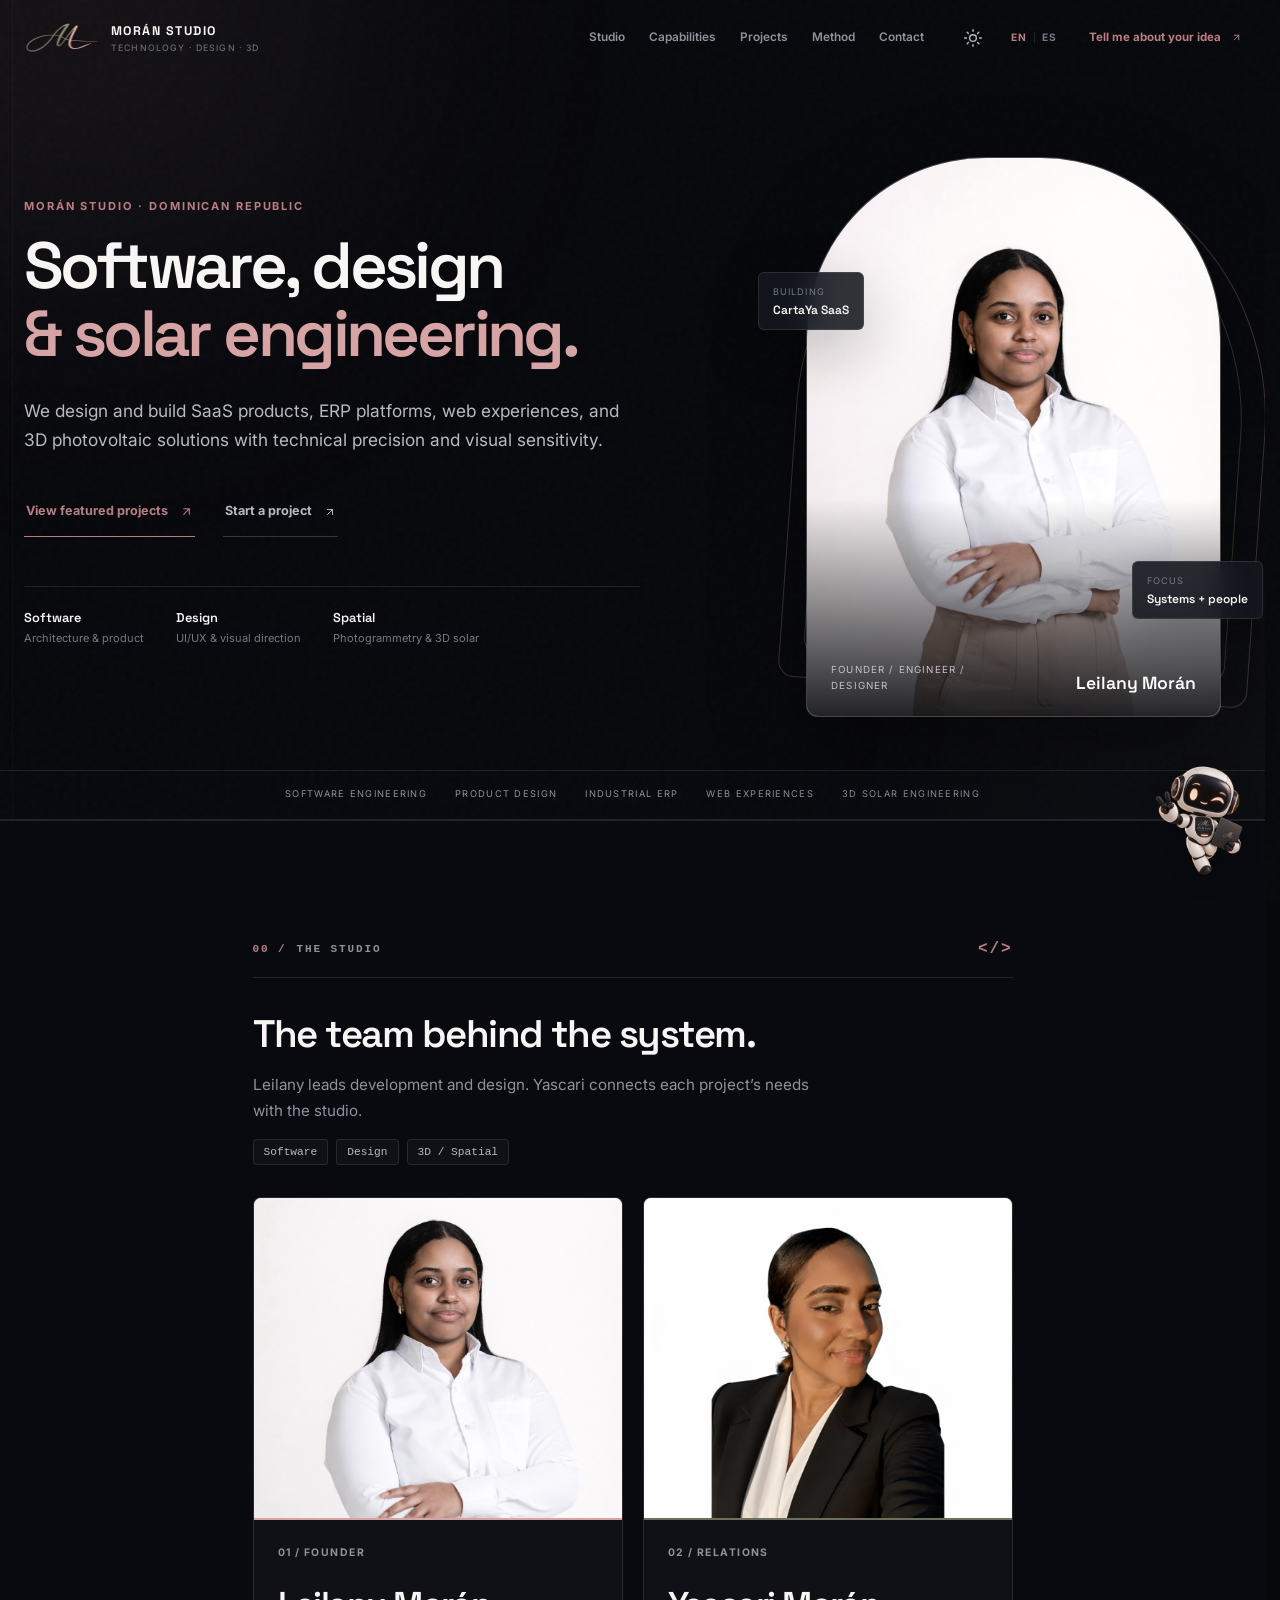
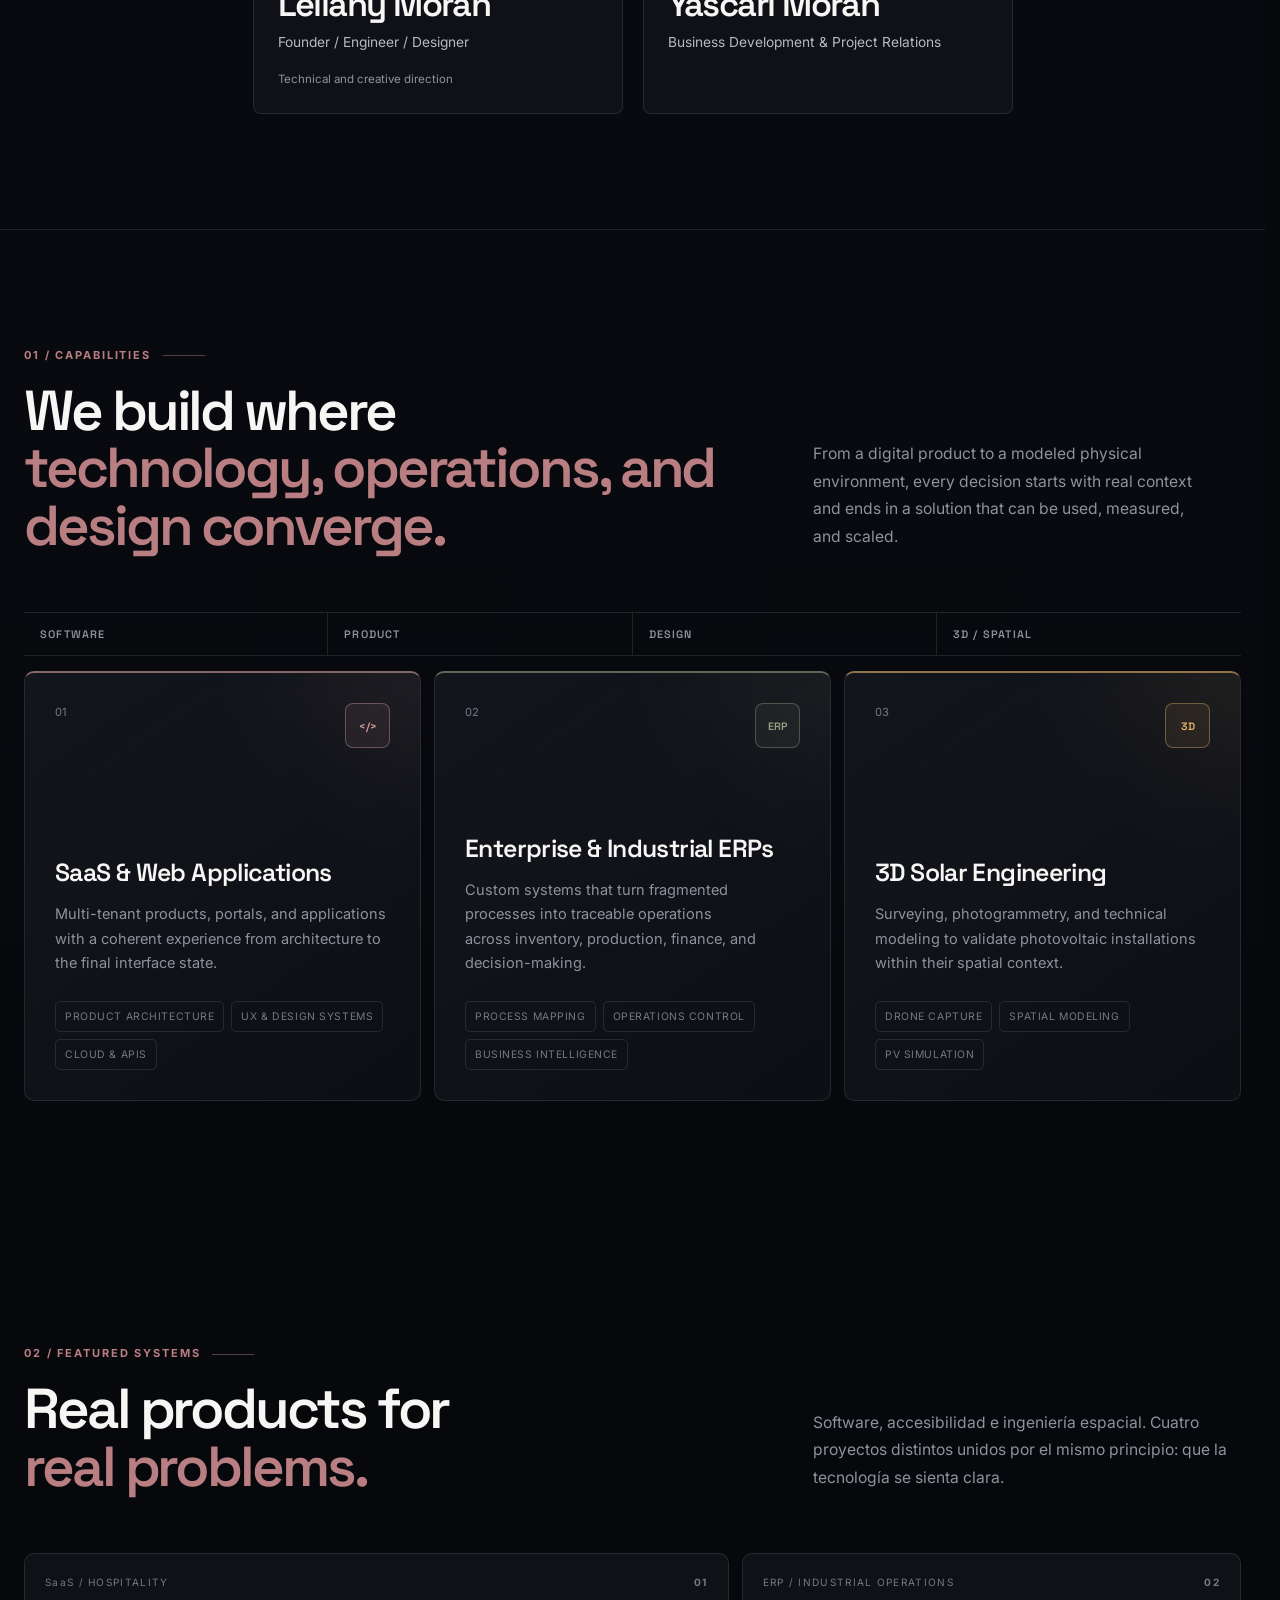
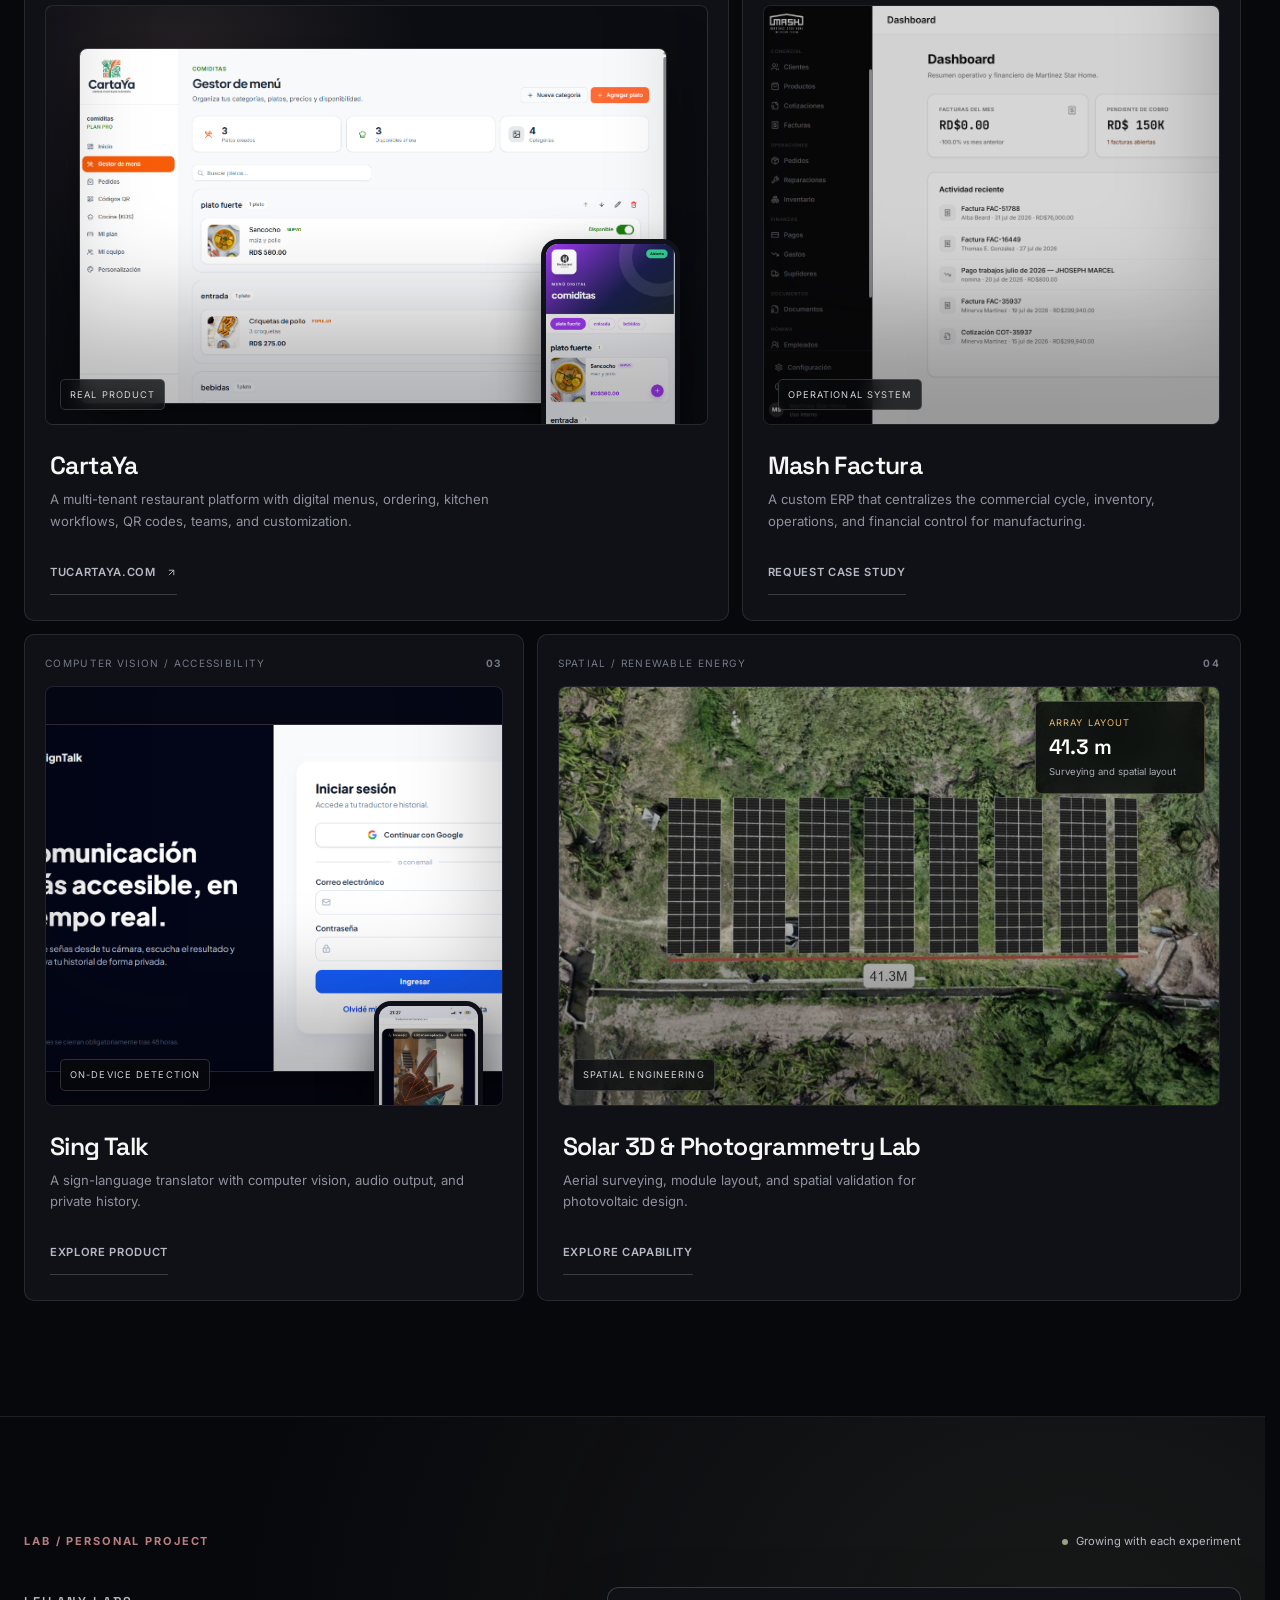
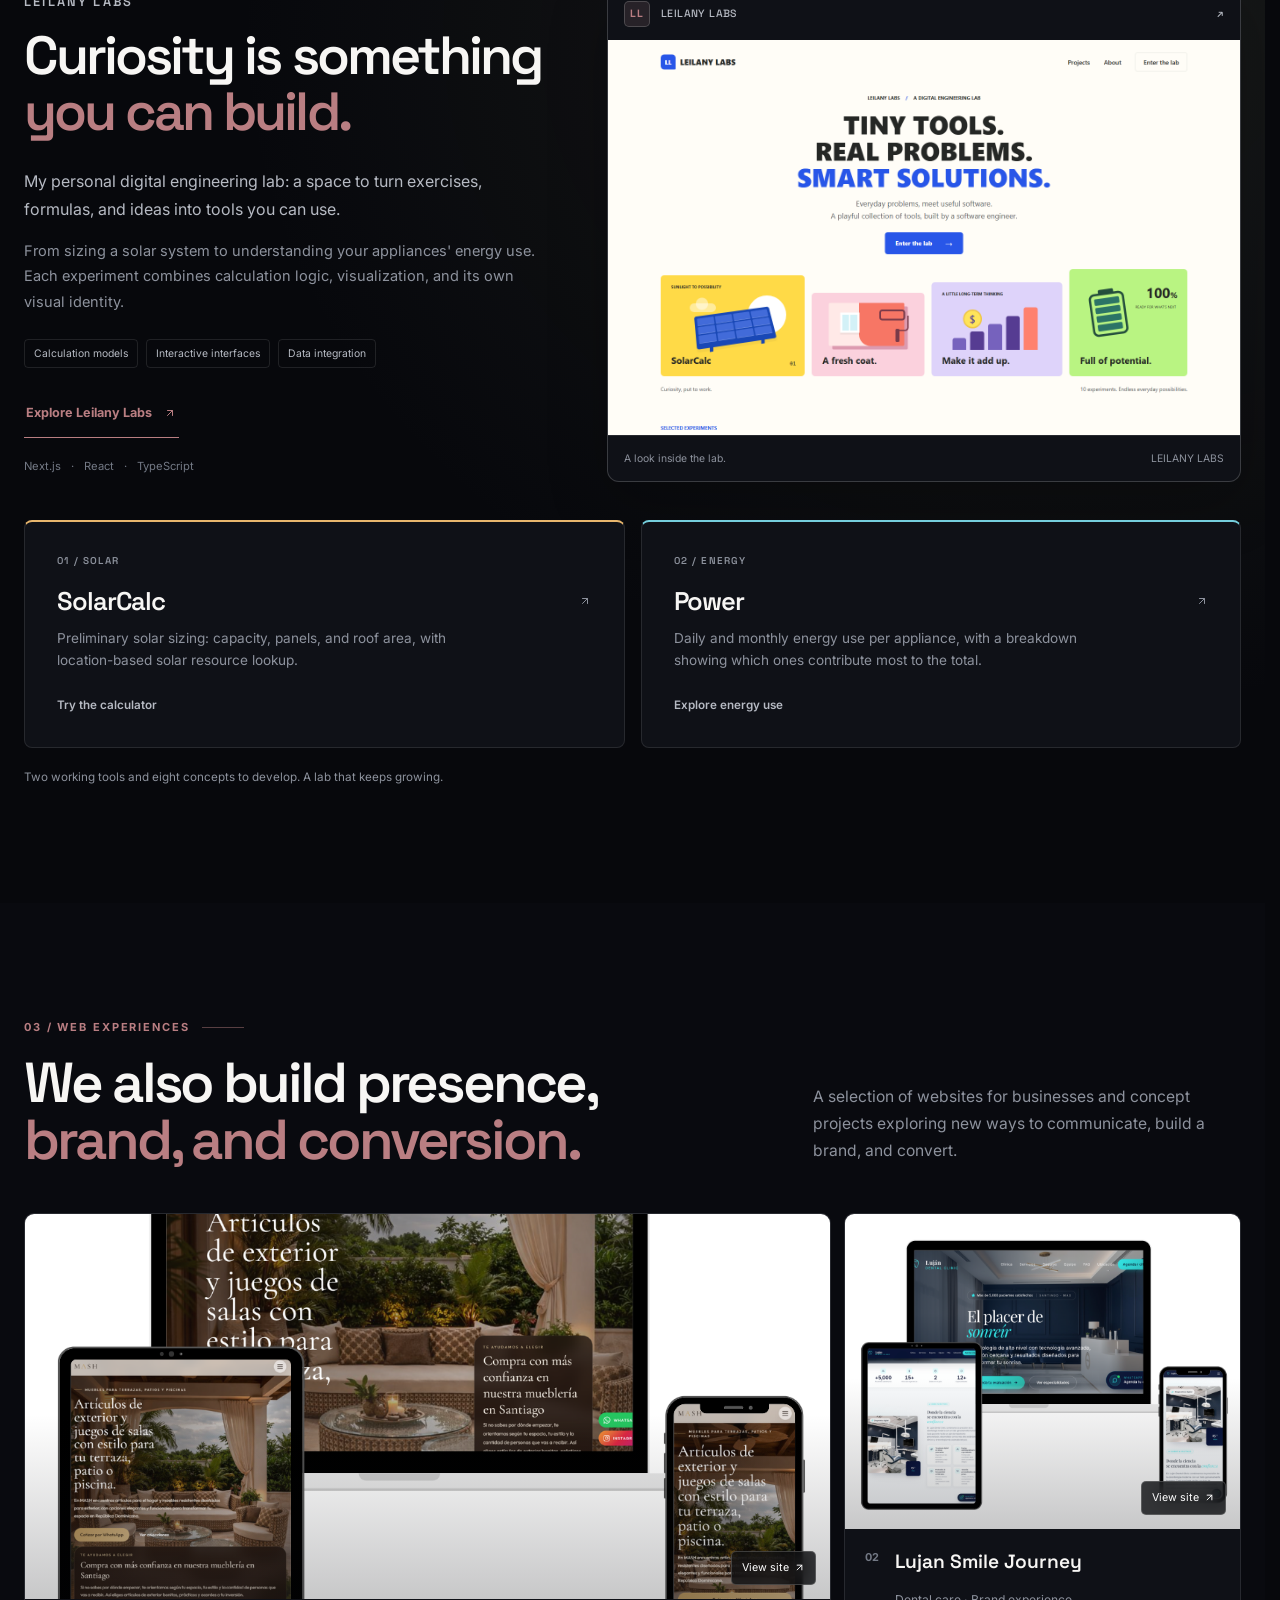
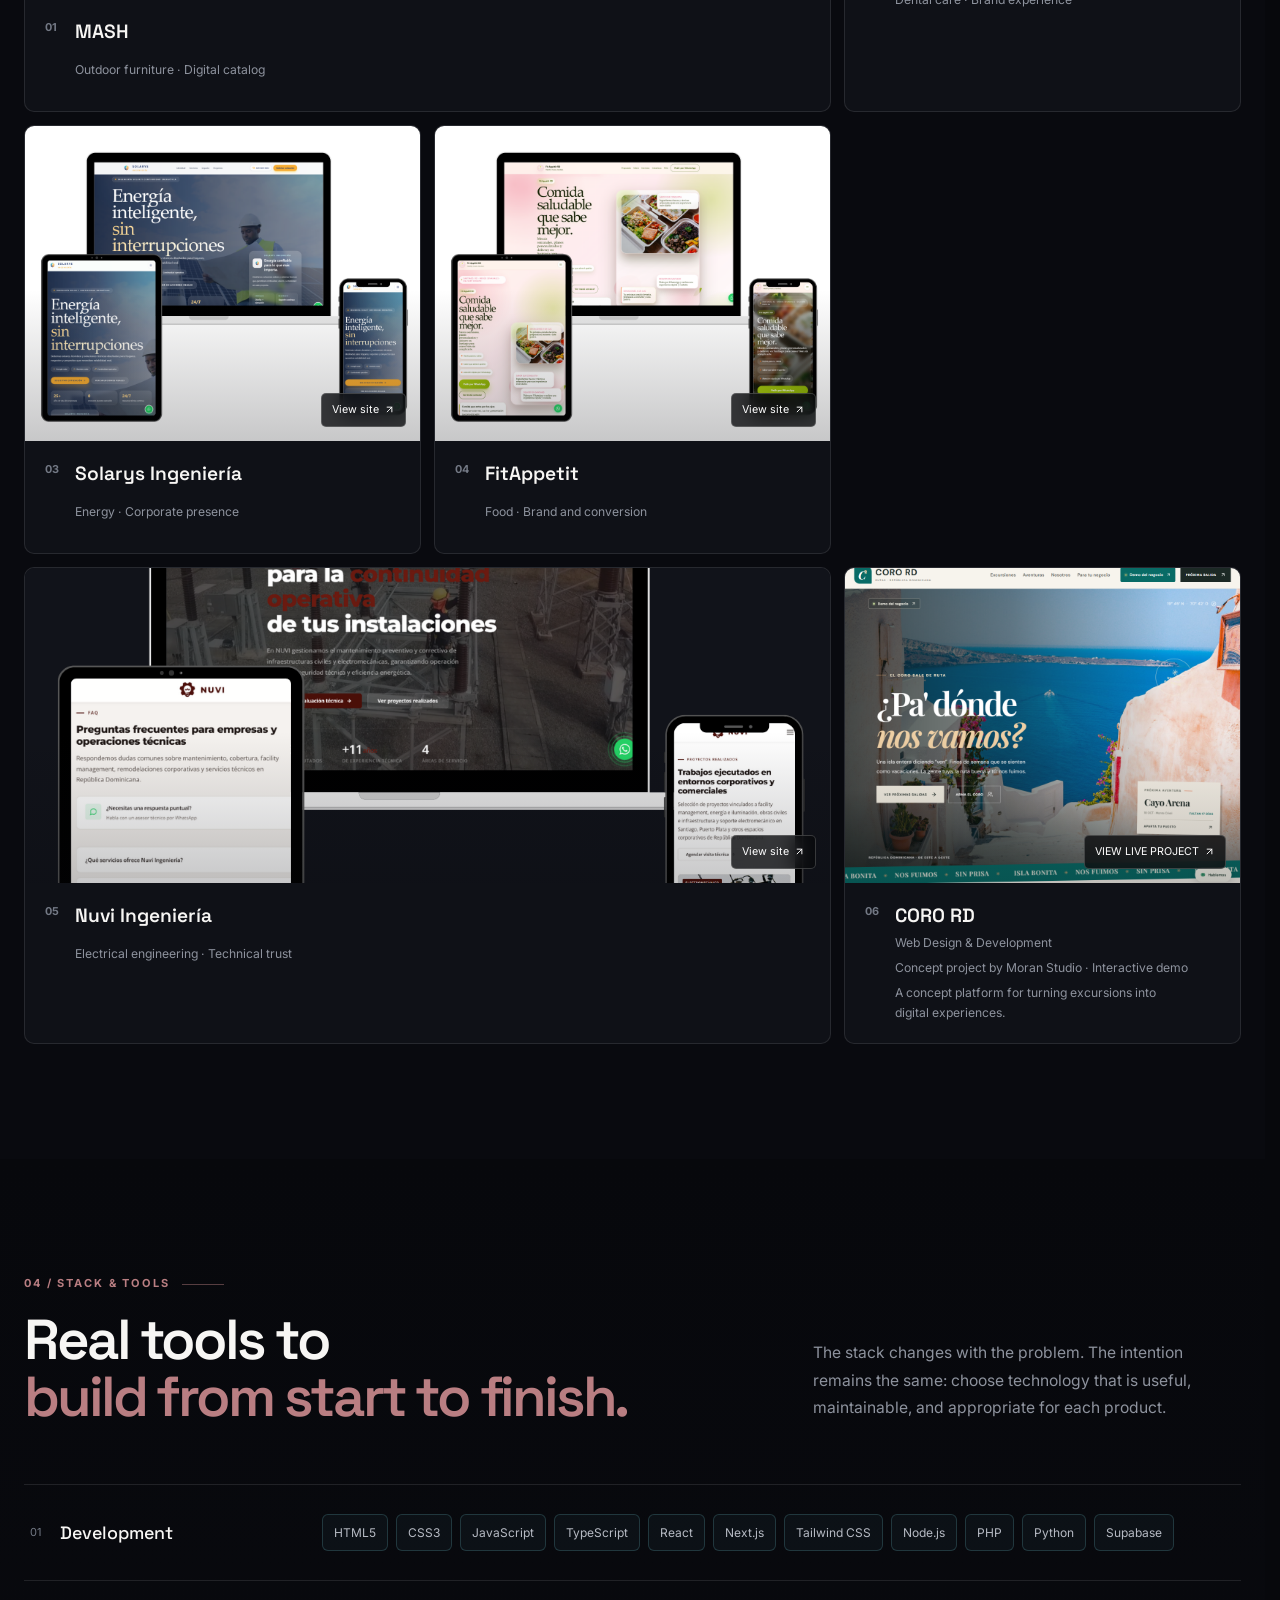
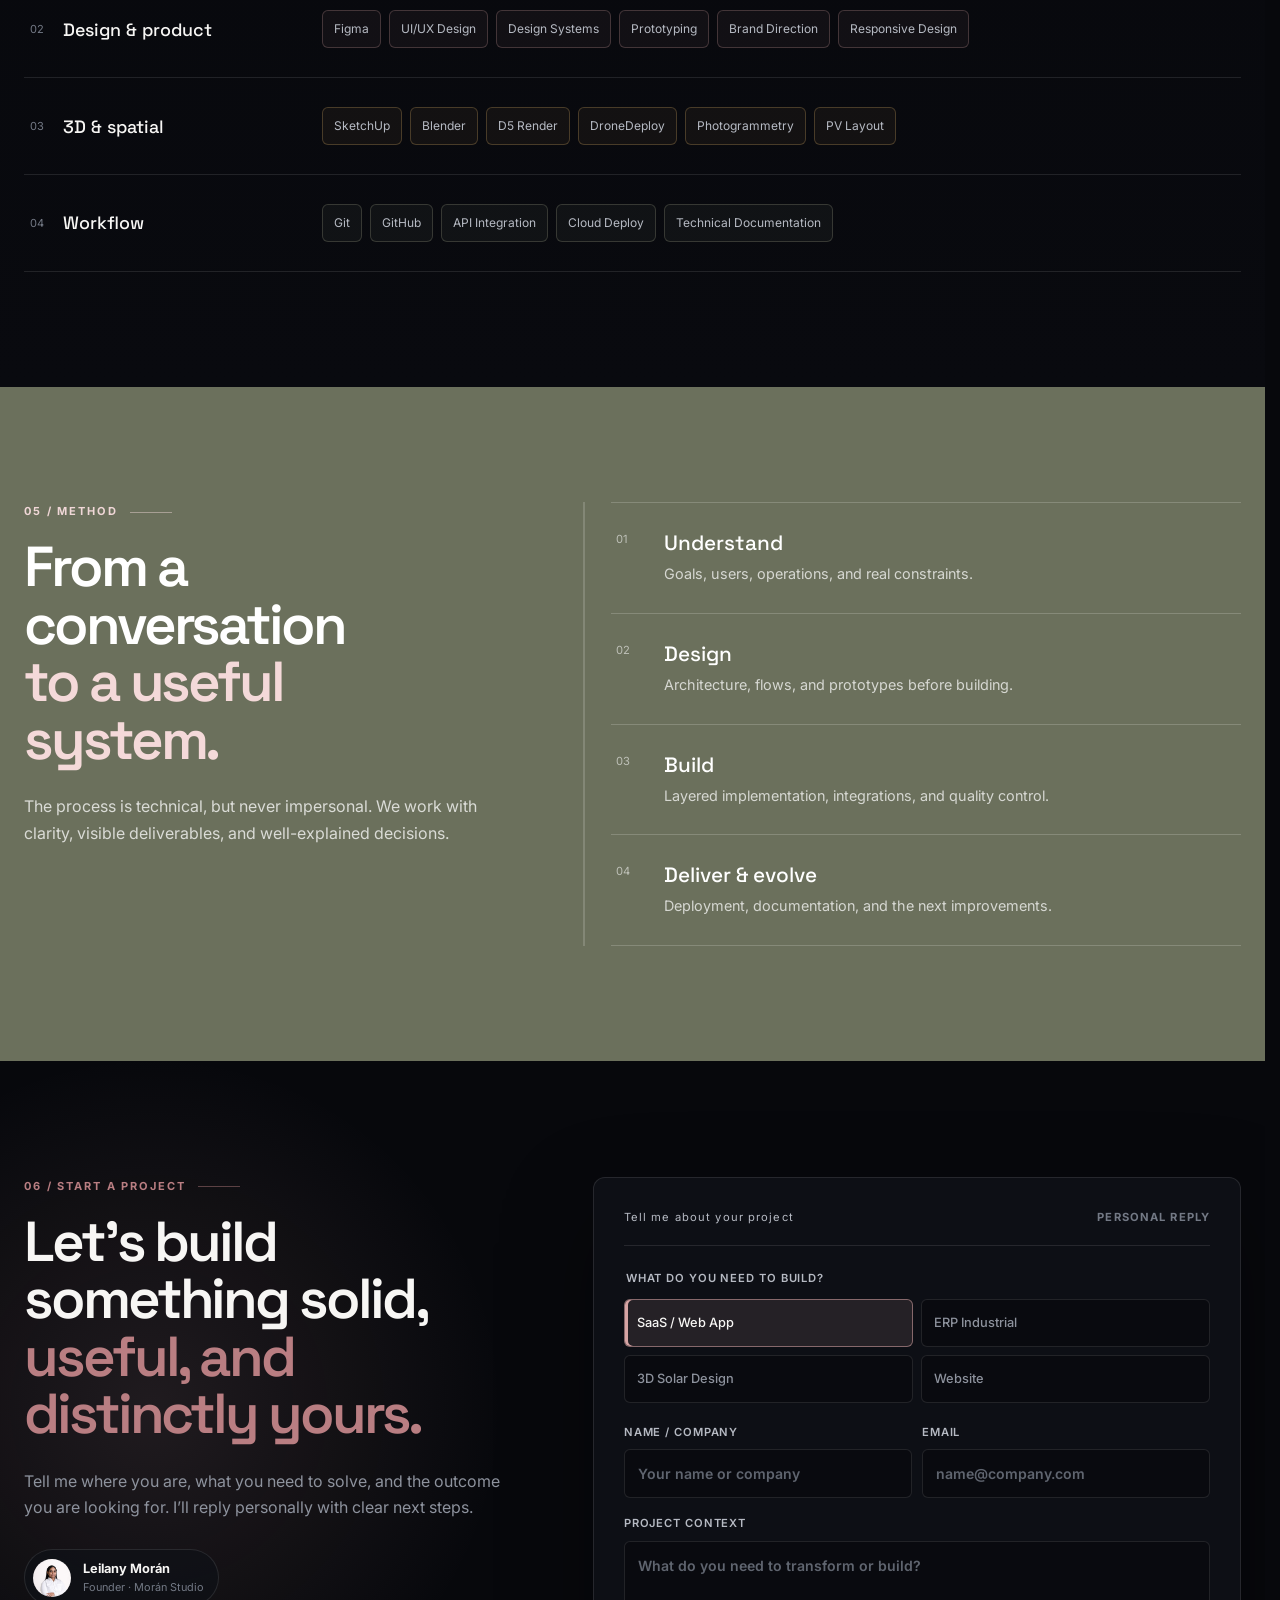
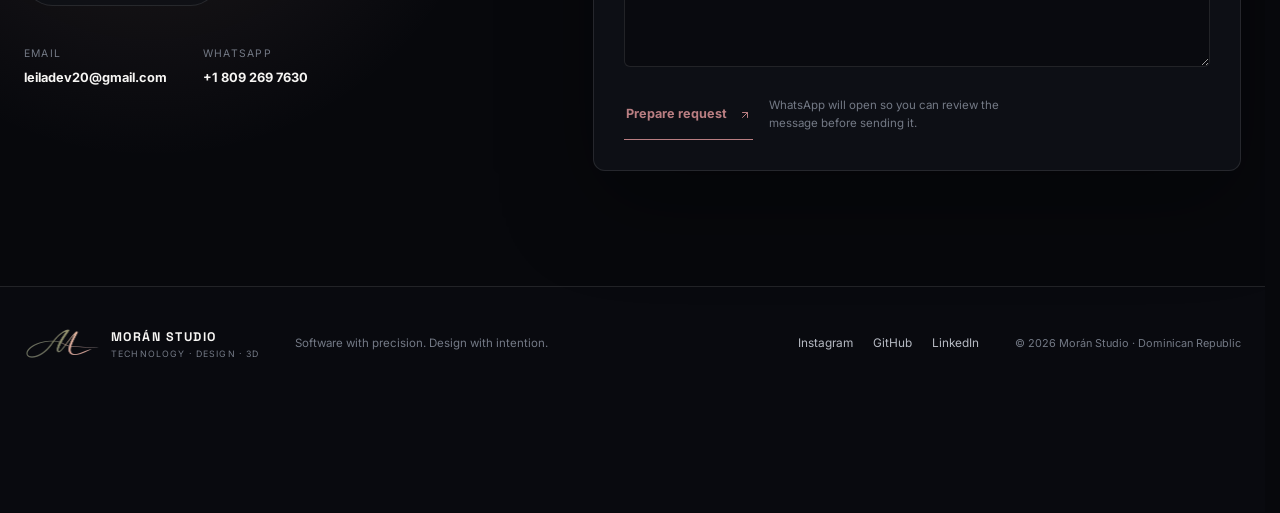
==== commit 3995eec3: "Add CORO RD concept project to portfolio" ====
--- a/index.html
+++ b/index.html
@@ -153,12 +153,18 @@
       </div>
     </section>
 
-    <section class="web-work section" id="webs" aria-labelledby="web-title"><div class="shell"><header class="section-head section-head--compact" data-reveal><div><span class="section-index">03 / EXPERIENCIAS WEB</span><h2 id="web-title">También construimos presencia,<br><em>marca y conversión.</em></h2></div><p>Una selección de páginas desarrolladas para negocios que necesitaban comunicar mejor y verse a la altura de su trabajo.</p></header><p class="mobile-swipe">Desliza para ver más trabajos</p><div class="web-grid">
+    <section class="web-work section" id="webs" aria-labelledby="web-title"><div class="shell"><header class="section-head section-head--compact" data-reveal><div><span class="section-index">03 / EXPERIENCIAS WEB</span><h2 id="web-title">También construimos presencia,<br><em>marca y conversión.</em></h2></div><p>Una selección de páginas para negocios y proyectos conceptuales que exploran nuevas formas de comunicar, construir marca y convertir.</p></header><p class="mobile-swipe">Desliza para ver más trabajos</p><div class="web-grid">
       <article class="web-card web-card--large" data-reveal><a href="https://mashoficial.com" target="_blank" rel="noreferrer"><div class="web-image"><img src="./assets/images/project-mash-home.png" width="1080" height="900" alt="Sitio web MASH" loading="lazy"><span>Ver sitio <i class="external-arrow" aria-hidden="true"></i></span></div><div class="web-info"><b>01</b><h3>MASH</h3><p>Mobiliario exterior · Catálogo digital</p></div></a></article>
       <article class="web-card" data-reveal data-delay="1"><a href="https://leilameca.github.io/lujan-smile-journey/" target="_blank" rel="noreferrer"><div class="web-image"><img src="./assets/images/project-lujan-preview.png" width="1080" height="900" alt="Sitio web Lujan Smile Journey" loading="lazy"><span>Ver sitio <i class="external-arrow" aria-hidden="true"></i></span></div><div class="web-info"><b>02</b><h3>Lujan Smile Journey</h3><p>Salud dental · Experiencia de marca</p></div></a></article>
       <article class="web-card" data-reveal><a href="https://solarysrd.com" target="_blank" rel="noreferrer"><div class="web-image"><img src="./assets/images/project-solarys-preview.png" width="1080" height="900" alt="Sitio web Solarys Ingeniería" loading="lazy"><span>Ver sitio <i class="external-arrow" aria-hidden="true"></i></span></div><div class="web-info"><b>03</b><h3>Solarys Ingeniería</h3><p>Energía · Presencia corporativa</p></div></a></article>
       <article class="web-card" data-reveal data-delay="1"><a href="https://leilameca.github.io/fitappetitrd/" target="_blank" rel="noreferrer"><div class="web-image"><img src="./assets/images/project-fitappetit-preview.png" width="1080" height="900" alt="Sitio web FitAppetit" loading="lazy"><span>Ver sitio <i class="external-arrow" aria-hidden="true"></i></span></div><div class="web-info"><b>04</b><h3>FitAppetit</h3><p>Alimentos · Marca y conversión</p></div></a></article>
       <article class="web-card web-card--wide" data-reveal><a href="https://nuvingenieria.com/" target="_blank" rel="noreferrer"><div class="web-image"><img src="./assets/images/project-nuvi-preview.png" width="1080" height="900" alt="Sitio web Nuvi Ingeniería" loading="lazy"><span>Ver sitio <i class="external-arrow" aria-hidden="true"></i></span></div><div class="web-info"><b>05</b><h3>Nuvi Ingeniería</h3><p>Ingeniería eléctrica · Confianza técnica</p></div></a></article>
+      <article class="web-card" id="coro-rd" data-reveal data-delay="1">
+        <a href="https://corord.vercel.app/" target="_blank" rel="noreferrer">
+          <div class="web-image"><img src="./assets/images/project-coro-rd-preview.png" width="1080" height="900" alt="Inicio de CORO RD: ¿Pa' dónde nos vamos?, con fotografía de destinos dominicanos" loading="lazy"><span>VER PROYECTO EN VIVO <i class="external-arrow" aria-hidden="true"></i></span></div>
+          <div class="web-info"><b>06</b><h3>CORO RD</h3><p>Diseño &amp; Desarrollo Web</p><p>Proyecto conceptual de Moran Studio · Demo interactiva</p><p>Una plataforma conceptual para convertir excursiones en experiencias digitales.</p></div>
+        </a>
+      </article>
     </div></div></section>
 
     <section class="tools section" id="herramientas" aria-labelledby="tools-title"><div class="shell"><header class="section-head" data-reveal><div><span class="section-index">04 / STACK & HERRAMIENTAS</span><h2 id="tools-title">Herramientas reales para<br><em>construir de principio a fin.</em></h2></div><p>El stack cambia según el problema. La intención se mantiene: elegir tecnología útil, mantenible y apropiada para cada producto.</p></header><div class="tool-groups">
--- a/styles.css
+++ b/styles.css
@@ -512,6 +512,7 @@
 .web-card--large .web-image { height: 385px; }
 .web-image::after { content: ""; position: absolute; inset: 0; background: linear-gradient(180deg, transparent 52%, rgba(7, 8, 12, 0.56)); opacity: 0.4; }
 .web-image img { width: 100%; height: 100%; object-fit: cover; transition: transform 700ms var(--ease-out); }
+#coro-rd .web-image img { object-position: left center; }
 .web-card:hover .web-image img { transform: scale(1.035); }
 .web-image > span { position: absolute; z-index: 2; right: 14px; bottom: 14px; padding: 7px 10px; border: 1px solid rgba(255, 255, 255, 0.19); border-radius: 5px; background: rgba(8, 9, 12, 0.78); color: #fff; font-size: 0.67rem; backdrop-filter: blur(10px); transition: transform var(--duration-ui) var(--ease-out); }
 .web-card:hover .web-image > span { transform: translate(-2px, -2px); }
@@ -572,6 +573,7 @@
 .quote-form > label,
 .field-row label { display: block; color: var(--text-secondary); font-size: 0.7rem; font-weight: 600; text-transform: uppercase; letter-spacing: 0.08em; }
 .service-options { margin-top: 11px; display: grid; grid-template-columns: 1fr 1fr; gap: 8px; }
+.service-options label { position: relative; }
 .service-options input { position: absolute; opacity: 0; }
 .service-options span { min-height: 48px; padding: 0 12px; display: flex; align-items: center; border: 1px solid var(--border); border-radius: var(--radius-sm); background: var(--input-bg); color: var(--text-muted); font-size: 0.8rem; font-weight: 500; text-transform: none; letter-spacing: 0; cursor: pointer; transition: border-color var(--duration-fast) ease, background-color var(--duration-fast) ease, color var(--duration-fast) ease; }
 .service-options input:checked + span { border-color: color-mix(in srgb, var(--rose) 55%, transparent); background: var(--accent-soft); color: var(--text); box-shadow: inset 3px 0 var(--rose); }
